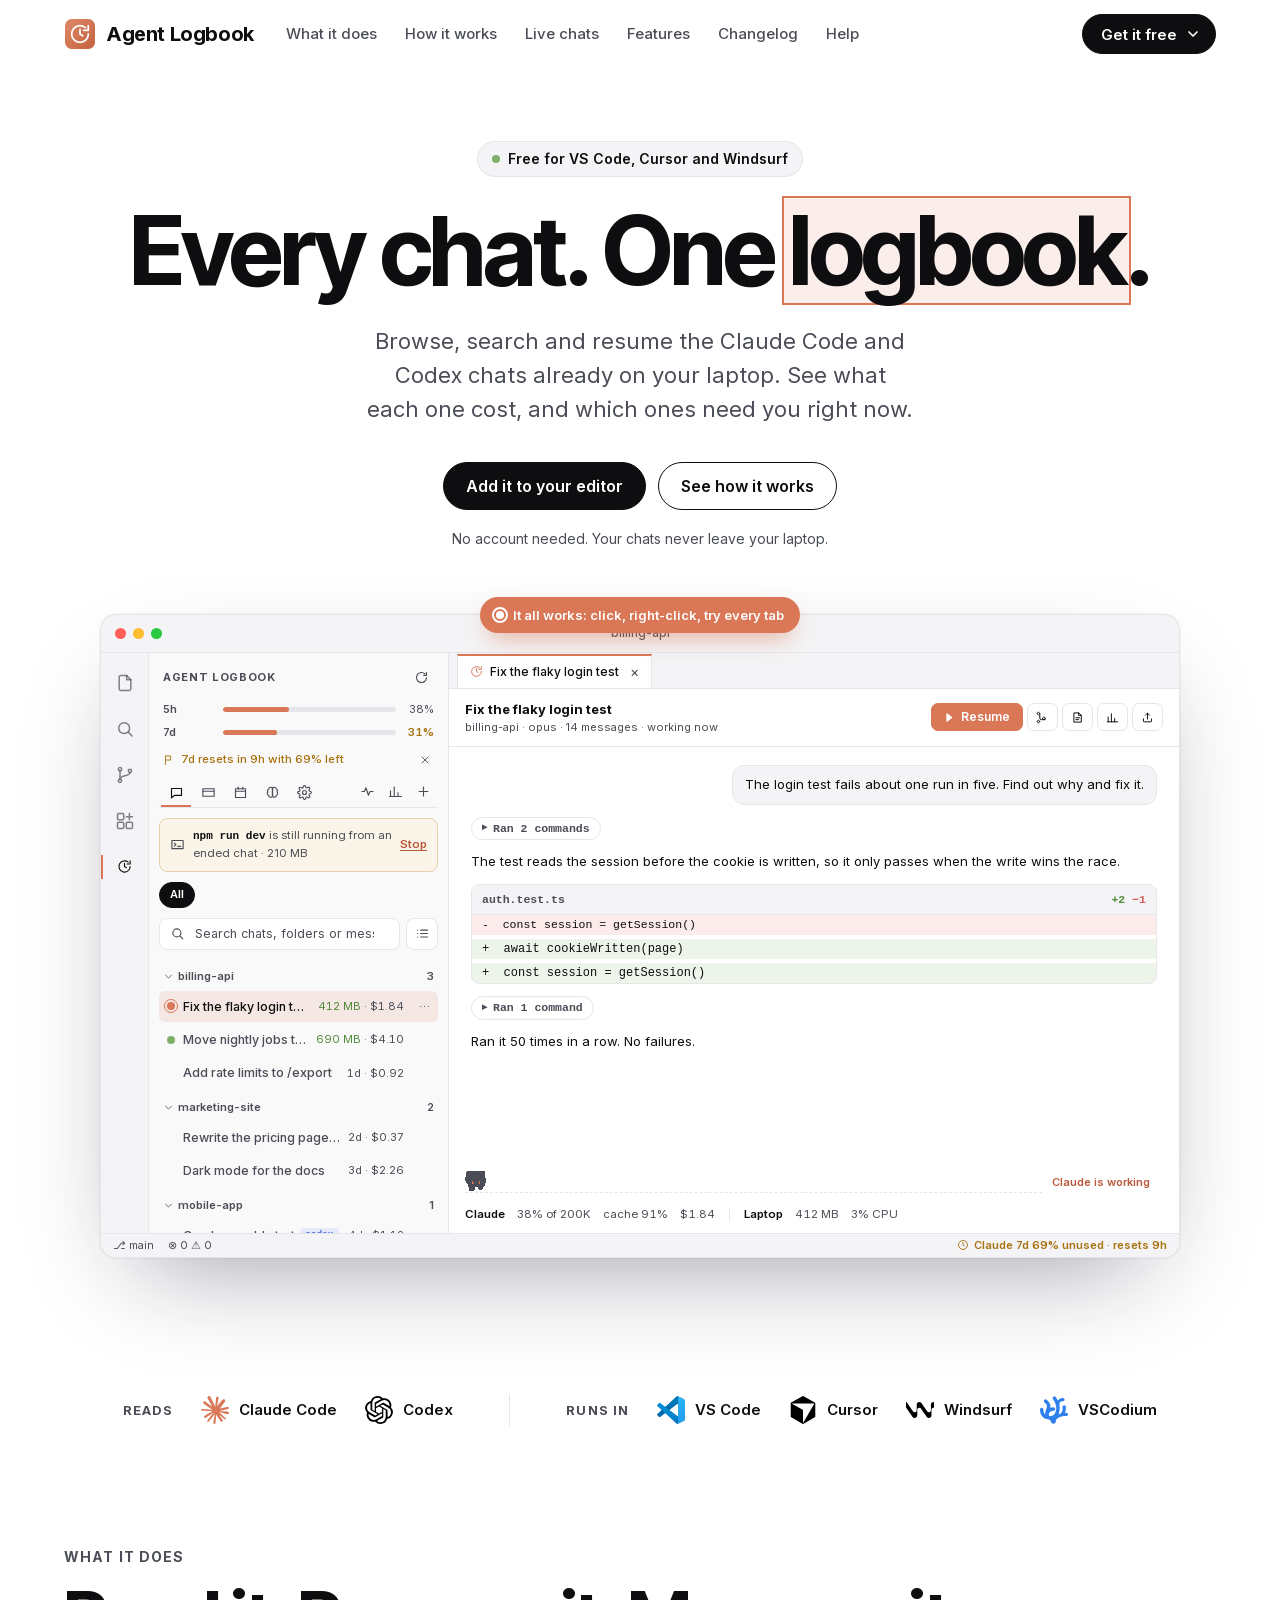
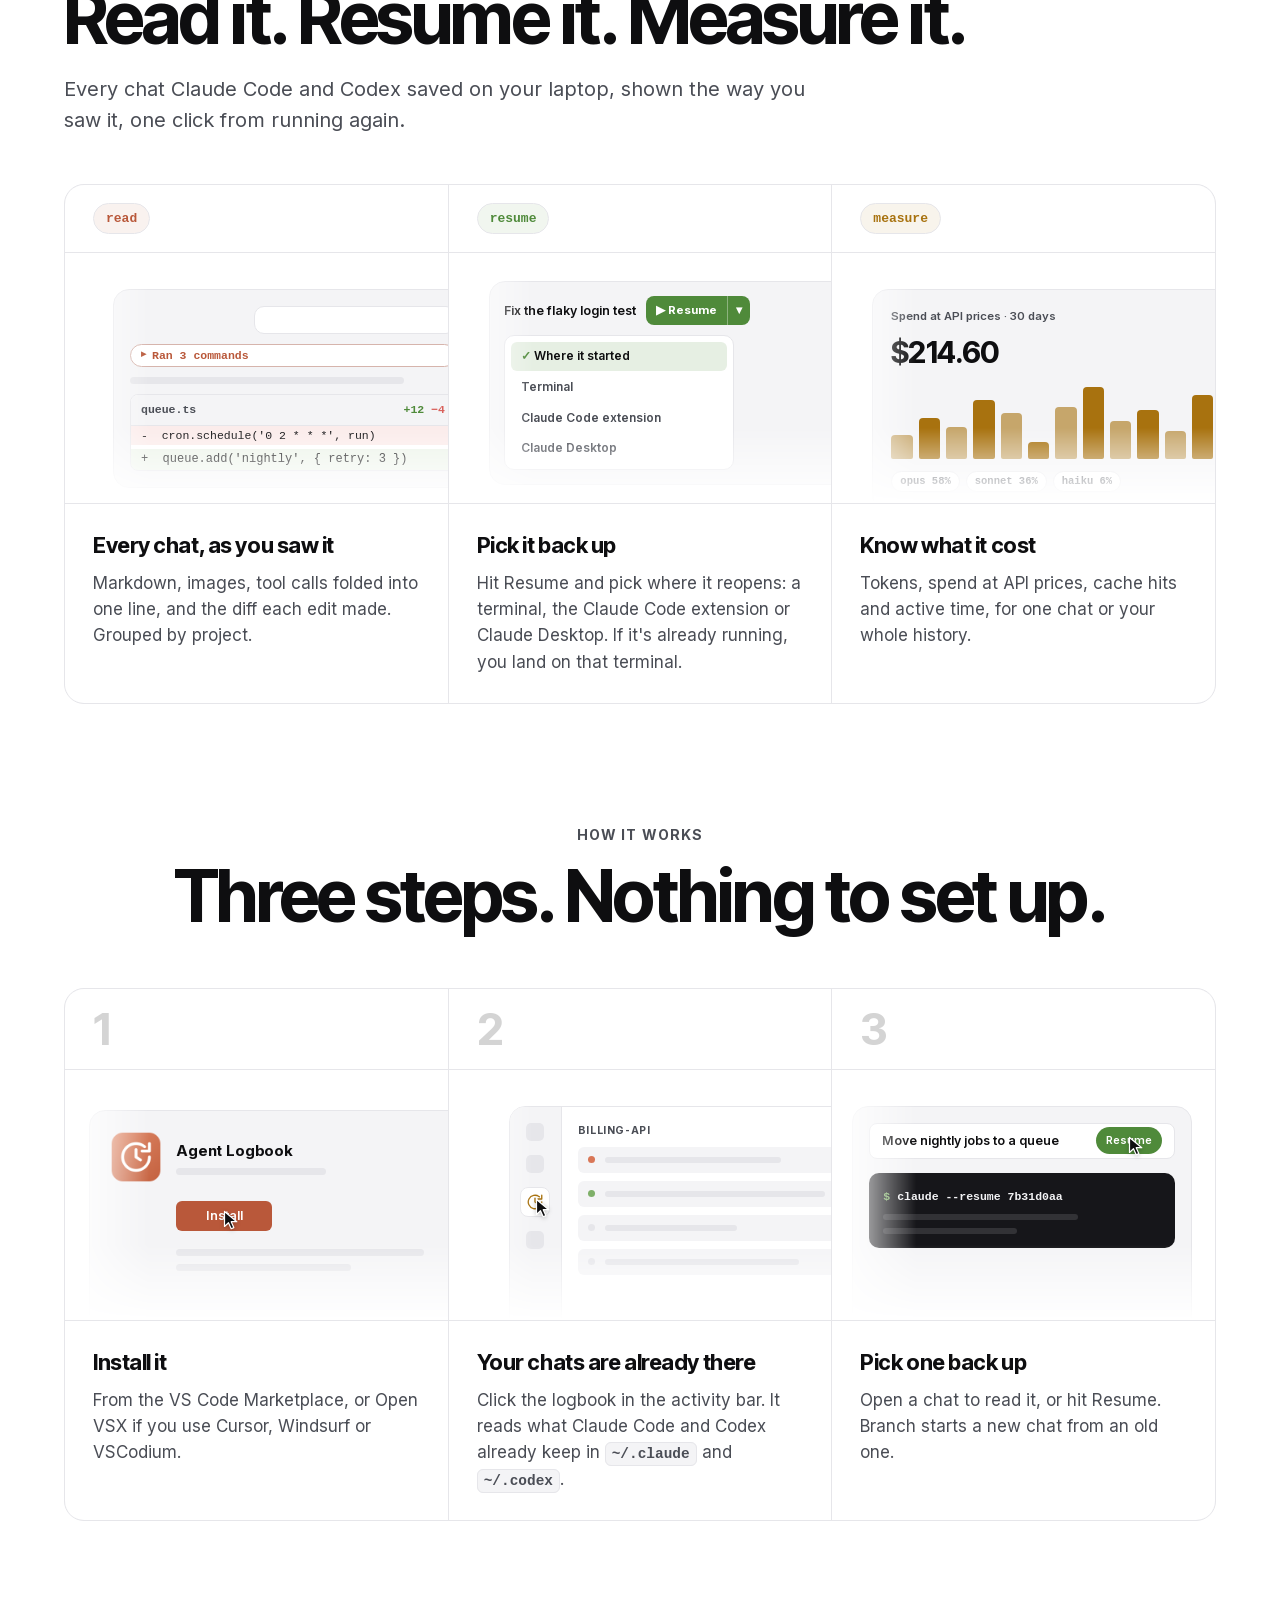
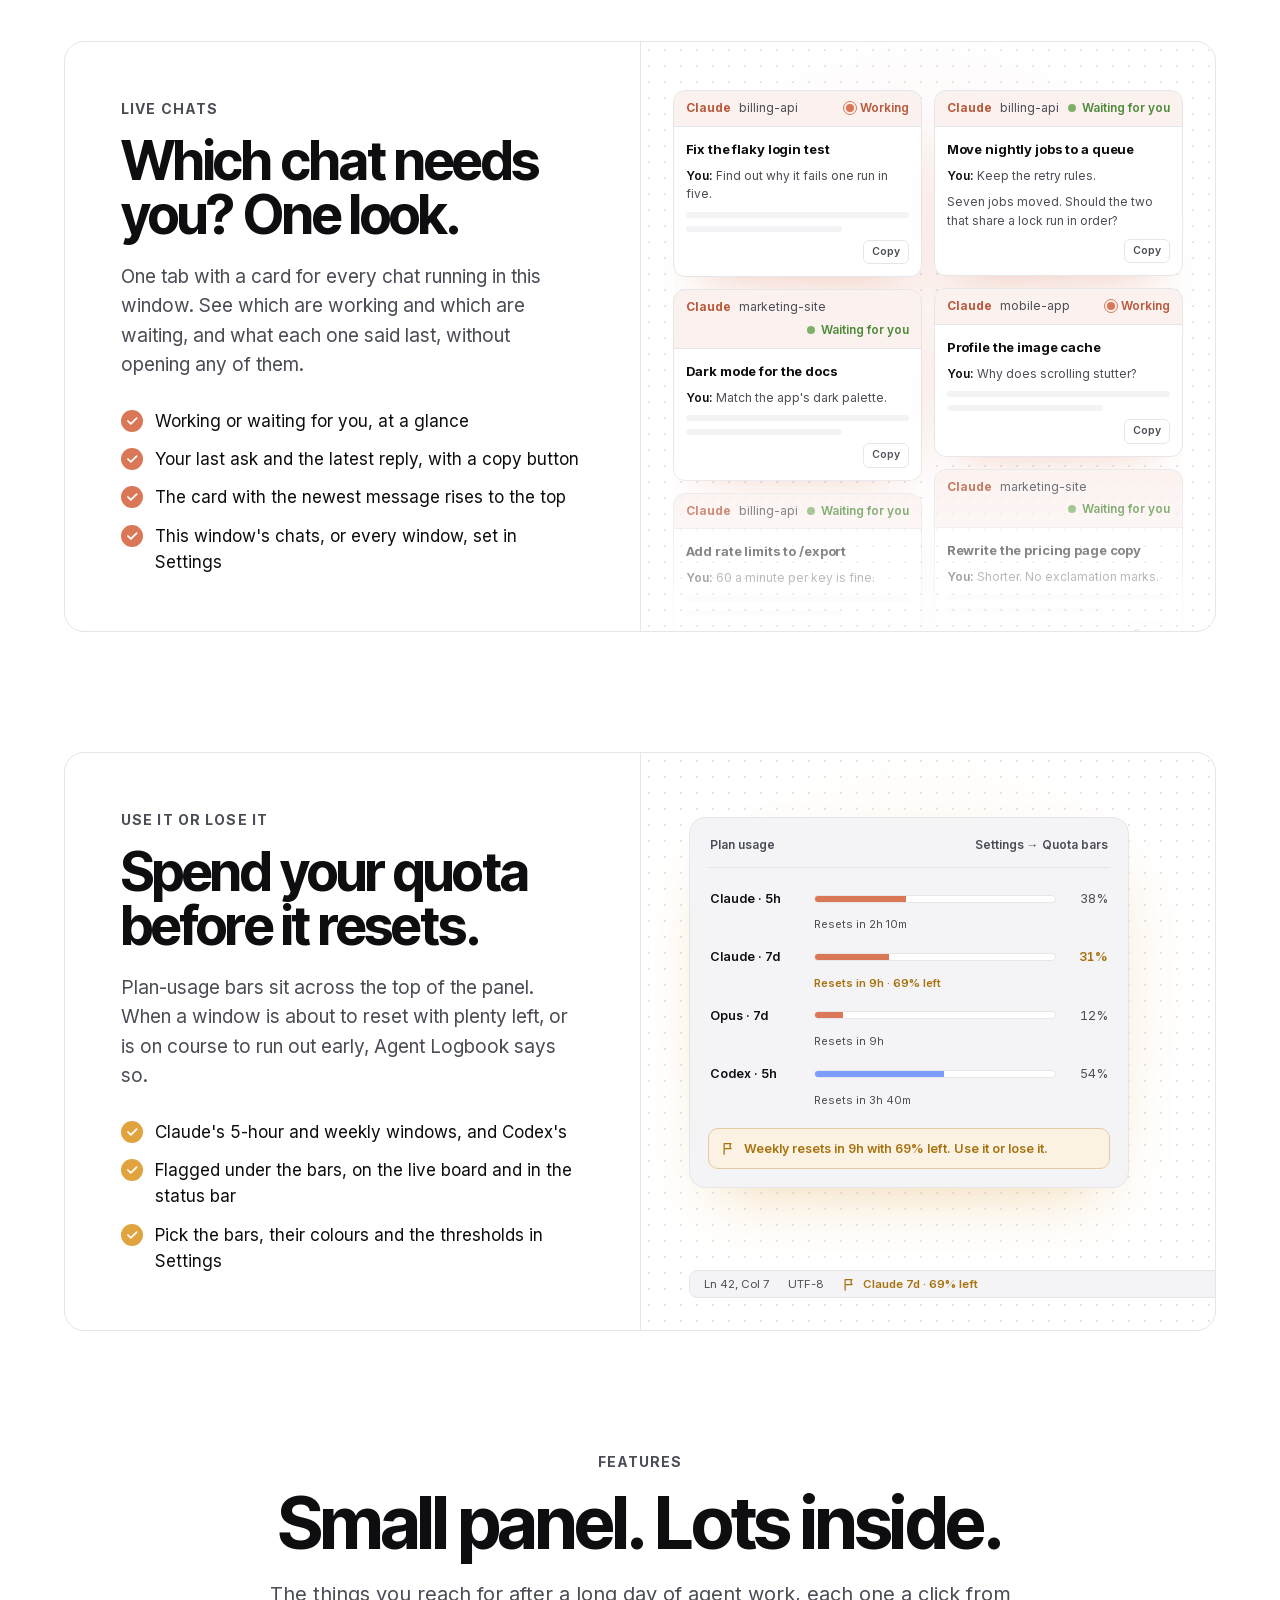
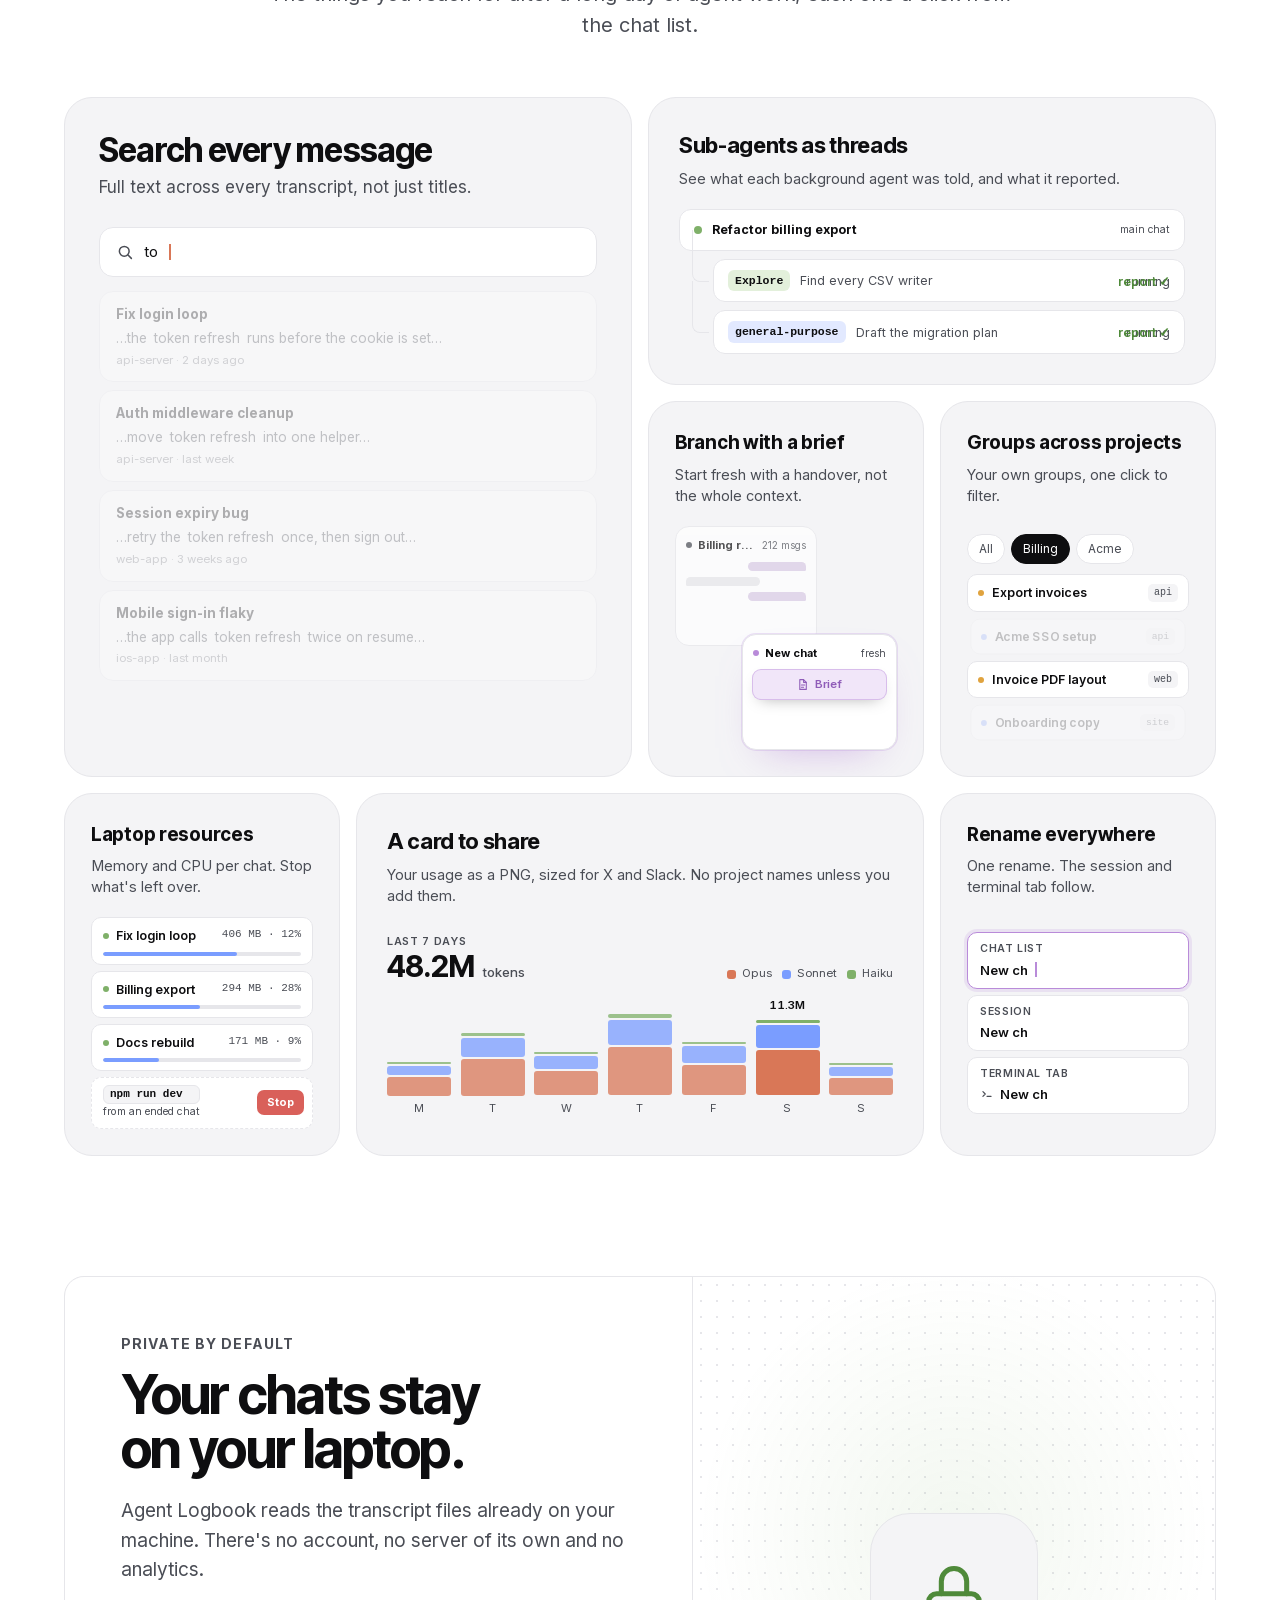
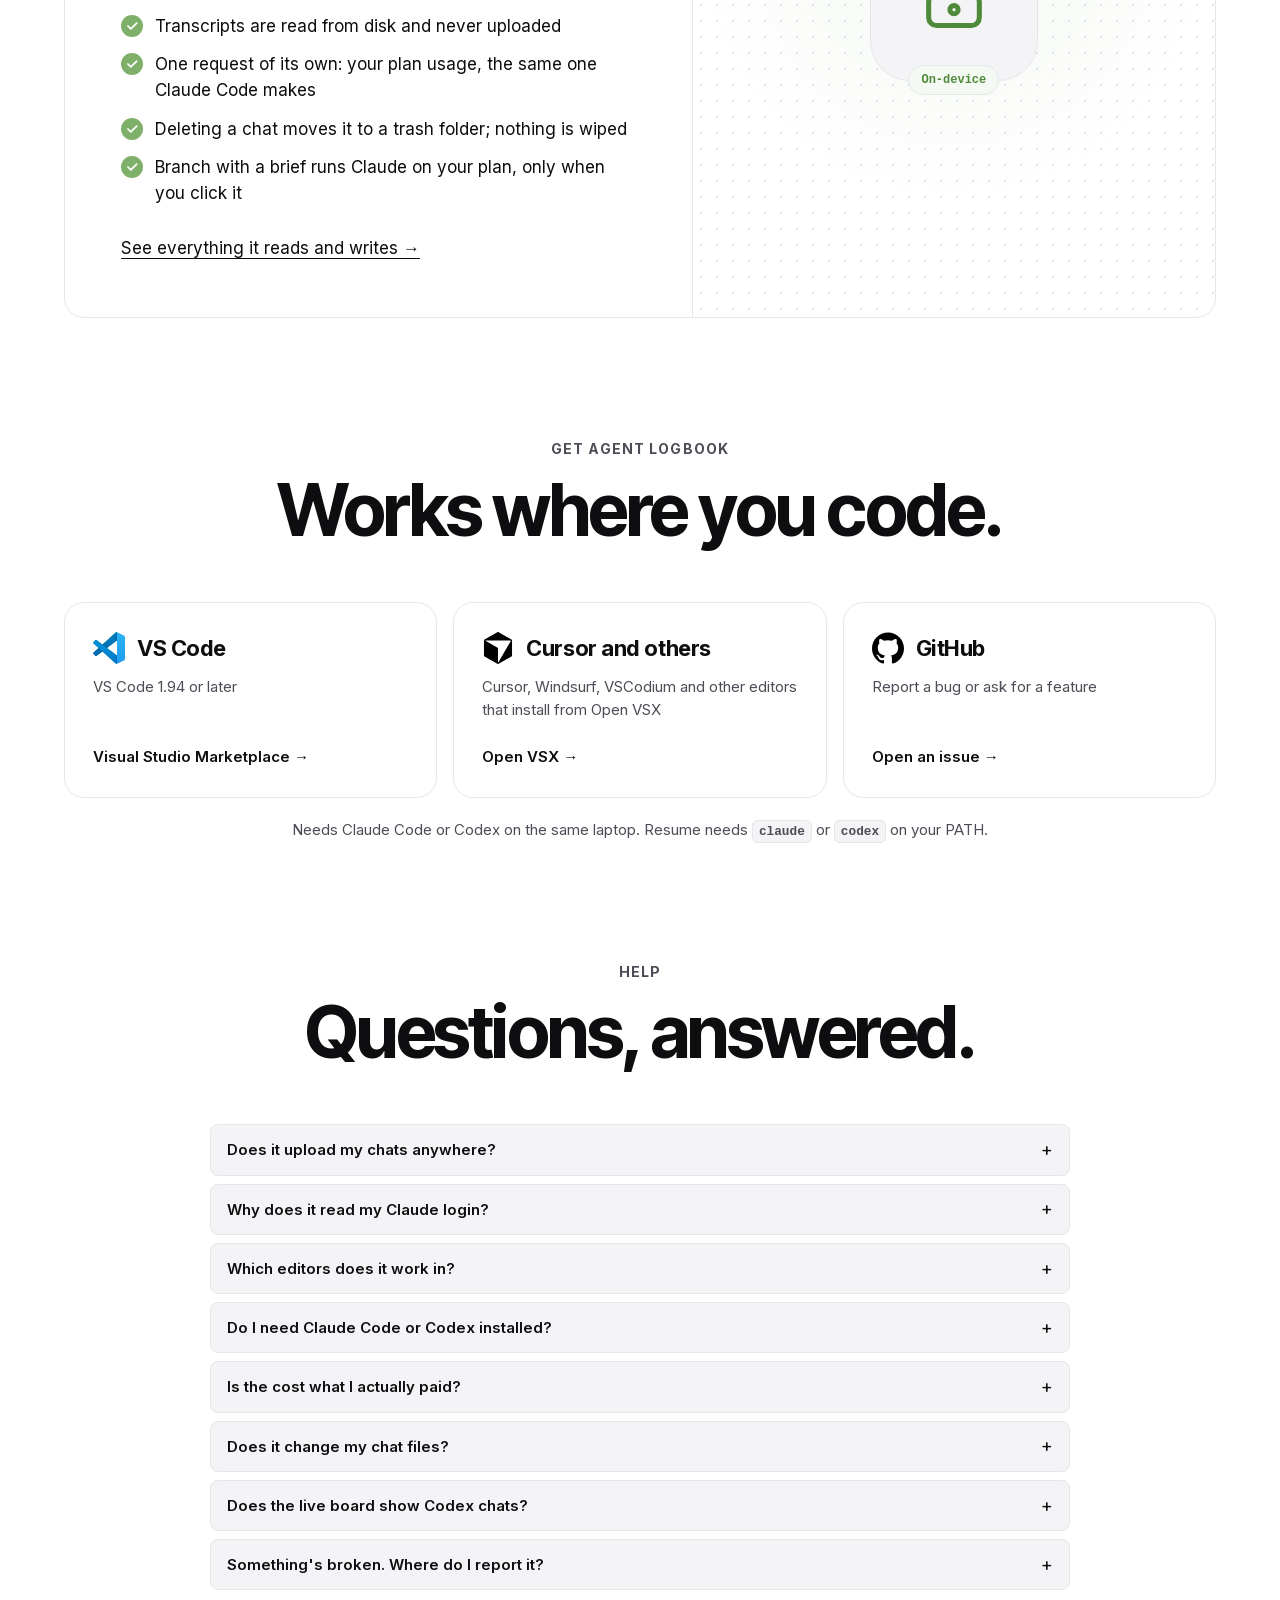
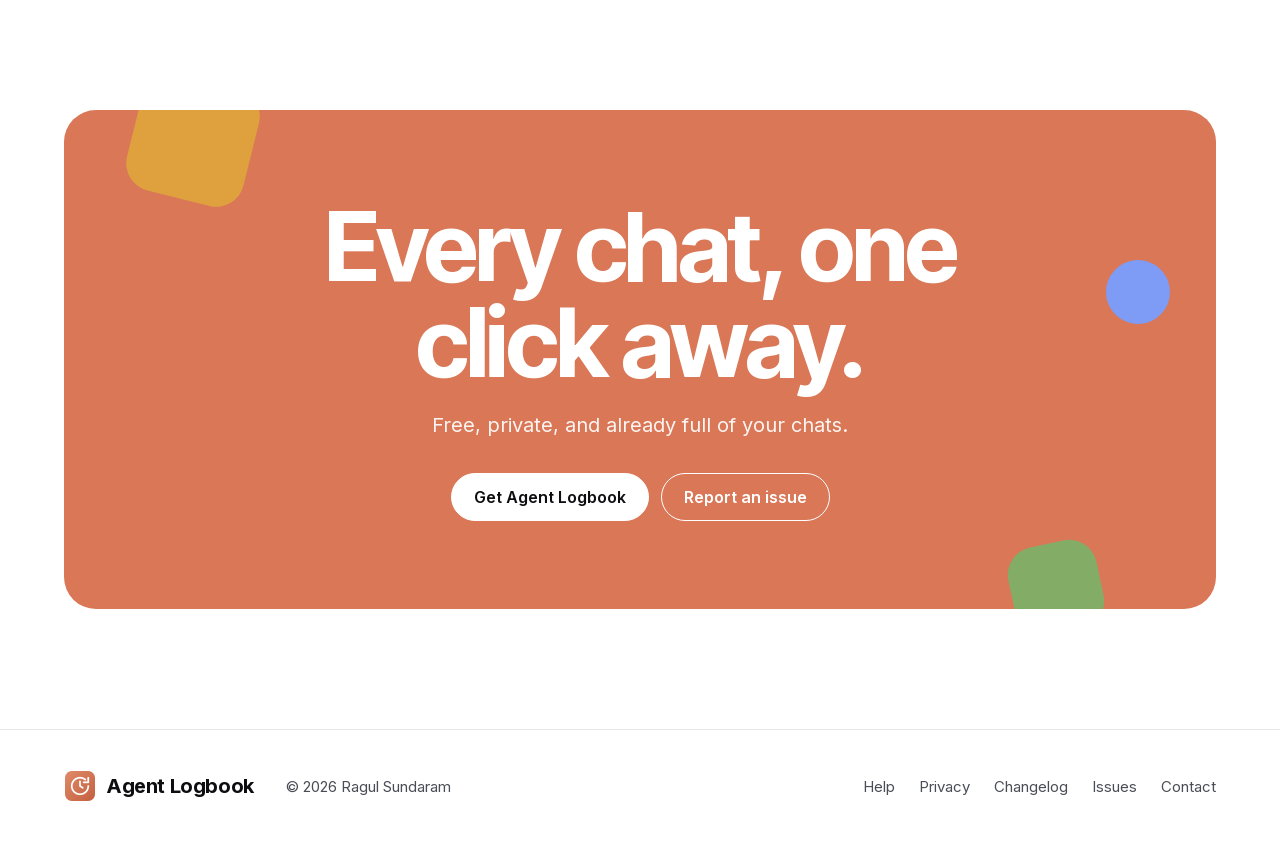
==== index.html @ 5d673ccb "Revamp features layout in index.html with a new bento design, enhancing visual organization and inte" ====
<!doctype html>
<html lang="en">
<head>
  <meta charset="utf-8">
  <meta name="viewport" content="width=device-width, initial-scale=1">
  <title>Agent Logbook: every Claude Code and Codex chat, in your editor</title>
  <meta name="description" content="Agent Logbook is a free VS Code and Cursor extension that lets you browse, search, resume and measure the Claude Code and Codex chats already on your laptop. Nothing is uploaded.">
  <meta property="og:title" content="Agent Logbook: every agent chat, in your editor">
  <meta property="og:description" content="Browse, search and resume your Claude Code and Codex chats. See what they cost and which ones need you. Free, and nothing leaves your laptop.">
  <meta property="og:image" content="https://ragulsundaram.github.io/agent-logbook-site/icon.png">
  <link rel="canonical" href="https://ragulsundaram.github.io/agent-logbook-site/">
  <link rel="icon" href="icon.png">
  <link rel="preload" href="fonts/inter-latin.woff2" as="font" type="font/woff2" crossorigin>
  <link rel="preload" href="fonts/inter-tight-latin.woff2" as="font" type="font/woff2" crossorigin>
  <link rel="stylesheet" href="site.css">
</head>
<body>

<header class="nav" id="nav">
  <div class="wrap">
    <a class="brand" href="./"><img src="icon.png" alt="">Agent Logbook</a>
    <nav class="nav-links" aria-label="Main">
      <a href="#what">What it does</a>
      <a href="#how">How it works</a>
      <a href="#live">Live chats</a>
      <a href="#features">Features</a>
      <a href="changelog">Changelog</a>
      <a href="#faq">Help</a>
    </nav>
    <div class="get-menu">
      <button class="btn solid sm" type="button" aria-haspopup="true" aria-expanded="false" aria-controls="get-menu-list">Get it free<svg class="chev" viewBox="0 0 24 24" aria-hidden="true"><path d="M6 9l6 6 6-6"/></svg></button>
      <div class="get-menu-list" id="get-menu-list" role="menu" hidden>
        <a role="menuitem" href="https://marketplace.visualstudio.com/items?itemName=ragulsundaram.agent-logbook" target="_blank" rel="noopener"><img src="images/logos/vscode.svg" alt="" width="24" height="24"><span><strong>VS Code</strong><small>Visual Studio Marketplace</small></span></a>
        <a role="menuitem" href="https://open-vsx.org/extension/ragulsundaram/agent-logbook" target="_blank" rel="noopener"><img class="mono" src="images/logos/cursor.svg" alt="" width="24" height="24"><span><strong>Cursor, Windsurf, VSCodium</strong><small>Open VSX</small></span></a>
      </div>
    </div>
  </div>
</header>

<main>
  <!-- Hero -->
  <div class="hero">
    <div class="wrap">
      <div class="eyebrow"><i></i>Free for VS Code, Cursor and Windsurf</div>
      <h1>Every chat. One <span class="hl">logbook</span>.</h1>
      <p class="lede">Browse, search and resume the Claude Code and Codex chats already on your laptop. See what each one cost, and which ones need you right now.</p>
      <div class="cta-row">
        <a class="btn solid" href="#get">Add it to your editor</a>
        <a class="btn" href="#how">See how it works</a>
      </div>
      <p class="platforms">No account needed. Your chats never leave your laptop.</p>

      <!-- The demo: rows are real buttons and the search box really filters. Chat names and numbers are made up. -->
      <div class="stage" role="group" aria-label="Interactive preview of the Agent Logbook panel">
        <div class="demo-badge" aria-hidden="true"><i class="pulse"></i><span class="on-hover">It all works: click, right-click, try every tab</span><span class="on-touch">It all works: tap around</span><span class="on-phone">Sit back: the cursor shows you around</span></div>
        <div class="ed">
          <div class="ed-top" aria-hidden="true">
            <div class="ed-dots"><i></i><i></i><i></i></div>
            <span class="ed-title">billing-api</span>
          </div>
          <div class="ed-body" id="demo">
            <div class="ed-act" aria-hidden="true">
              <span><svg viewBox="0 0 24 24"><path d="M14 3H7a2 2 0 0 0-2 2v14a2 2 0 0 0 2 2h10a2 2 0 0 0 2-2V8z"/><path d="M14 3v5h5"/></svg></span>
              <span><svg viewBox="0 0 24 24"><circle cx="11" cy="11" r="6.5"/><path d="M16 16l4.5 4.5"/></svg></span>
              <span><svg viewBox="0 0 24 24"><circle cx="6" cy="5" r="2"/><circle cx="6" cy="19" r="2"/><circle cx="18" cy="7" r="2"/><path d="M6 7v10M18 9c0 5-12 3-12 8"/></svg></span>
              <span><svg viewBox="0 0 24 24"><rect x="3" y="3" width="7.5" height="7.5" rx="1.5"/><rect x="13.5" y="13.5" width="7.5" height="7.5" rx="1.5"/><rect x="3" y="13.5" width="7.5" height="7.5" rx="1.5"/><path d="M17.25 3v7.5M13.5 6.75H21"/></svg></span>
              <span class="on"><svg viewBox="0 0 24 24"><path d="M21 12a9 9 0 1 1-3.2-6.9"/><path d="M21 3v5h-5"/><path d="M12 7v5l3 2"/></svg></span>
            </div>

            <aside class="lb" aria-label="Chat list">
              <div class="lb-head" aria-hidden="true"><span>Agent Logbook</span><svg viewBox="0 0 24 24"><path d="M20 11a8 8 0 1 0-2.3 5.7M20 4v7h-7"/></svg></div>
              <div class="q" aria-hidden="true">
                <div class="q-row"><b>5h</b><span class="q-bar"><i style="width:38%"></i></span><em>38%</em></div>
                <div class="q-row flag"><b>7d</b><span class="q-bar"><i style="width:31%"></i></span><em>31%</em></div>
              </div>
              <div class="q-nudge" aria-hidden="true"><svg viewBox="0 0 24 24"><path d="M5 21V4M5 4h11l-2 4 2 4H5"/></svg>7d resets in 9h with 69% left</div>
              <div class="lb-tabs" aria-hidden="true">
                <span class="on"><svg viewBox="0 0 24 24"><path d="M4 6h16M4 12h16M4 18h10"/></svg></span>
                <span><svg viewBox="0 0 24 24"><rect x="3" y="5" width="18" height="14" rx="2.5"/><path d="M7 15v-3M11 15V9M15 15v-5"/></svg></span>
                <span><svg viewBox="0 0 24 24"><path d="M5 4h11a3 3 0 0 1 3 3v13H8a3 3 0 0 1-3-3z"/><path d="M5 17a3 3 0 0 1 3-3h11"/></svg></span>
                <span><svg viewBox="0 0 24 24"><path d="M4 7h10M18 7h2M4 17h2M10 17h10"/><circle cx="16" cy="7" r="2"/><circle cx="8" cy="17" r="2"/></svg></span>
              </div>
              <label class="lb-search"><svg viewBox="0 0 24 24" aria-hidden="true"><circle cx="11" cy="11" r="6.4"/><path d="M15.8 15.8 20.5 20.5"/></svg><input id="demo-q" type="search" placeholder="Search chats, folders or messages…" aria-label="Search the demo chats" autocomplete="off"></label>
              <div class="lb-list" id="demo-list">
                <div class="lb-group" data-group="billing-api"><span>billing-api</span><span>3</span></div>
                <button type="button" class="lb-row on" data-id="flaky" data-group="billing-api"><i class="dot busy"></i><strong>Fix the flaky login test</strong><small>$1.84</small></button>
                <button type="button" class="lb-row" data-id="queue" data-group="billing-api"><i class="dot wait"></i><strong>Move nightly jobs to a queue</strong><small>$4.10</small></button>
                <button type="button" class="lb-row" data-id="limits" data-group="billing-api"><i class="dot"></i><strong>Add rate limits to /export</strong><small>$0.92</small></button>
                <div class="lb-group" data-group="marketing-site"><span>marketing-site</span><span>2</span></div>
                <button type="button" class="lb-row" data-id="pricing" data-group="marketing-site"><i class="dot"></i><strong>Rewrite the pricing page copy</strong><small>$0.37</small></button>
                <button type="button" class="lb-row" data-id="dark" data-group="marketing-site"><i class="dot"></i><strong>Dark mode for the docs</strong><small>$2.26</small></button>
                <div class="lb-group" data-group="mobile-app"><span>mobile-app</span><span>1</span></div>
                <button type="button" class="lb-row" data-id="crash" data-group="mobile-app"><i class="dot"></i><strong>Crash on cold start <span class="src">codex</span></strong><small>$1.12</small></button>
                <p class="lb-empty" id="demo-empty" hidden>No chats match.</p>
              </div>
            </aside>

            <div class="chat" aria-live="polite">
              <div class="chat-tabs"><div class="chat-tab"><img src="icon.png" alt=""><span id="demo-title">Fix the flaky login test</span><span class="x" aria-hidden="true">×</span></div></div>
              <div class="chat-body" id="demo-body">
                <p class="msg you">The login test fails about one run in five. Find out why and fix it.</p>
                <span class="tool">Ran 3 commands</span>
                <p class="msg">The test reads the session before the cookie is written, so it only passes when the write wins the race.</p>
                <div class="diff"><header><span>auth.test.ts</span><em><span class="p">+2</span> <span class="m">−1</span></em></header><div class="del">-  const session = getSession()</div><div class="add">+  await cookieWritten(page)</div><div class="add">+  const session = getSession()</div></div>
                <p class="msg">Ran it 50 times in a row. No failures.</p>
              </div>
              <div class="chat-foot" id="demo-foot"><b>Claude</b><span>38% of 200K</span><span>cache 91%</span><span>$1.84</span><i></i><b>Laptop</b><span>412 MB</span><span>3% CPU</span><span class="run"><i class="dot busy"></i>Working</span></div>
            </div>
          </div>
          <div class="ed-status" aria-hidden="true"><span>⎇ main</span><span>⊗ 0  ⚠ 0</span><span class="st-quota" hidden></span></div>
        </div>
        <div class="cursor you" aria-hidden="true"><svg viewBox="0 0 24 24"><path d="M3 2l18 8-8 2.5L10 21z"/></svg><span>You</span></div>
      </div>
    </div>
  </div>

  <!-- Works with: the agents it reads and the editors it runs in -->
  <div class="works">
    <div class="wrap works-row">
      <div class="works-group">
        <small>Reads</small>
        <ul>
          <li><img src="images/logos/claude.svg" alt="" width="28" height="28">Claude Code</li>
          <li><img class="mono" src="images/logos/openai.svg" alt="" width="28" height="28">Codex</li>
        </ul>
      </div>
      <span class="works-sep" aria-hidden="true"></span>
      <div class="works-group">
        <small>Runs in</small>
        <ul>
          <li><img src="images/logos/vscode.svg" alt="" width="28" height="28">VS Code</li>
          <li><img class="mono" src="images/logos/cursor.svg" alt="" width="28" height="28">Cursor</li>
          <li><img class="mono" src="images/logos/windsurf.svg" alt="" width="28" height="28">Windsurf</li>
          <li><img src="images/logos/vscodium.svg" alt="" width="28" height="28">VSCodium</li>
        </ul>
      </div>
    </div>
  </div>

  <!-- What it does -->
  <section id="what">
    <div class="wrap">
      <div class="sec-head">
        <div class="kicker">What it does</div>
        <h2>Read it. Resume it. Measure it.</h2>
        <p>Every chat Claude Code and Codex saved on your laptop, shown the way you saw it, one click from running again.</p>
      </div>
      <div class="modes">
        <article class="mode read">
          <div class="mode-top"><span class="tag">read</span></div>
          <div class="mode-art" aria-hidden="true">
            <div class="mr-chat">
              <span class="you"></span>
              <span class="tool">Ran 3 commands</span>
              <span class="ln" style="width:84%"></span>
              <div class="diff"><header><span>queue.ts</span><em><span class="p">+12</span> <span class="m">−4</span></em></header><div class="del">-  cron.schedule('0 2 * * *', run)</div><div class="add">+  queue.add('nightly', { retry: 3 })</div></div>
            </div>
          </div>
          <div class="mode-txt">
            <h3>Every chat, as you saw it</h3>
            <p>Markdown, images, tool calls folded into one line, and the diff each edit made. Grouped by project.</p>
          </div>
        </article>
        <article class="mode resume">
          <div class="mode-top"><span class="tag">resume</span></div>
          <div class="mode-art" aria-hidden="true">
            <div class="mt-card">
              <div class="mt-head">
                <strong>Fix the flaky login test</strong>
                <div class="mt-split"><span class="run">▶ Resume</span><span class="pick">▾</span></div>
              </div>
              <div class="mt-menu">
                <div class="on"><span>Where it started</span></div>
                <div><span>Terminal</span></div>
                <div><span>Claude Code extension</span></div>
                <div><span>Claude Desktop</span></div>
              </div>
            </div>
          </div>
          <div class="mode-txt">
            <h3>Pick it back up</h3>
            <p>Hit Resume and pick where it reopens: a terminal, the Claude Code extension or Claude Desktop. If it's already running, you land on that terminal.</p>
          </div>
        </article>
        <article class="mode measure">
          <div class="mode-top"><span class="tag">measure</span></div>
          <div class="mode-art" aria-hidden="true">
            <div class="mm-card">
              <small>Spend at API prices · 30 days</small>
              <strong>$214.60</strong>
              <div class="mm-bars"><b style="height:30%"></b><b style="height:52%"></b><b style="height:40%"></b><b style="height:74%"></b><b style="height:58%"></b><b style="height:22%"></b><b style="height:66%"></b><b style="height:90%"></b><b style="height:48%"></b><b style="height:62%"></b><b style="height:36%"></b><b style="height:80%"></b></div>
              <div class="mm-models"><span>opus 58%</span><span>sonnet 36%</span><span>haiku 6%</span></div>
            </div>
          </div>
          <div class="mode-txt">
            <h3>Know what it cost</h3>
            <p>Tokens, spend at API prices, cache hits and active time, for one chat or your whole history.</p>
          </div>
        </article>
      </div>
    </div>
  </section>

  <!-- How it works -->
  <section id="how">
    <div class="wrap">
      <div class="sec-head center">
        <div class="kicker">How it works</div>
        <h2>Three steps. Nothing to set up.</h2>
      </div>
      <div class="steps">
        <div class="step">
          <div class="n">1</div>
          <div class="step-art" aria-hidden="true"><div class="art-stage s1">
            <div class="s1-win">
              <div class="s1-head"><img src="icon.png" alt=""><div><strong>Agent Logbook</strong><span></span></div></div>
              <span class="s1-btn"><span class="go">Install</span><span class="done">Installed ✓</span></span>
              <div class="s1-lines"><i></i><i></i></div>
            </div>
            <svg class="mcur" viewBox="0 0 16 20"><path d="M1.5 1.5v15l4-3.8 2.7 6 2.6-1.1-2.6-5.9h5.6z"/></svg>
          </div></div>
          <div class="step-txt">
            <h3>Install it</h3>
            <p>From the VS Code Marketplace, or Open VSX if you use Cursor, Windsurf or VSCodium.</p>
          </div>
        </div>
        <div class="step">
          <div class="n">2</div>
          <div class="step-art" aria-hidden="true"><div class="art-stage s2">
            <div class="s2-win">
              <div class="s2-act"><i></i><i></i><span class="lb-ico"><svg viewBox="0 0 24 24"><path d="M21 12a9 9 0 1 1-3.2-6.9"/><path d="M21 3v5h-5"/><path d="M12 7v5l3 2"/></svg></span><i></i></div>
              <div class="s2-list"><small>billing-api</small><div><i></i><span></span></div><div><i></i><span></span></div><div><i></i><span></span></div><div><i></i><span></span></div></div>
            </div>
            <svg class="mcur" viewBox="0 0 16 20"><path d="M1.5 1.5v15l4-3.8 2.7 6 2.6-1.1-2.6-5.9h5.6z"/></svg>
          </div></div>
          <div class="step-txt">
            <h3>Your chats are already there</h3>
            <p>Click the logbook in the activity bar. It reads what Claude Code and Codex already keep in <code>~/.claude</code> and <code>~/.codex</code>.</p>
          </div>
        </div>
        <div class="step">
          <div class="n">3</div>
          <div class="step-art" aria-hidden="true"><div class="art-stage s3">
            <div class="s3-win">
              <div class="s3-row">Move nightly jobs to a queue<span>Resume</span></div>
              <div class="s3-term"><b>claude --resume 7b31d0aa</b><i></i><i></i></div>
            </div>
            <svg class="mcur" viewBox="0 0 16 20"><path d="M1.5 1.5v15l4-3.8 2.7 6 2.6-1.1-2.6-5.9h5.6z"/></svg>
          </div></div>
          <div class="step-txt">
            <h3>Pick one back up</h3>
            <p>Open a chat to read it, or hit Resume. Branch starts a new chat from an old one.</p>
          </div>
        </div>
      </div>
    </div>
  </section>

  <!-- Live chats board -->
  <section id="live">
    <div class="wrap">
      <div class="panel" id="board-panel">
        <div>
          <div class="kicker">Live chats</div>
          <h2>Which chat needs you? One look.</h2>
          <p class="lede">One tab with a card for every chat running in this window. See which are working and which are waiting, and what each one said last, without opening any of them.</p>
          <ul class="ticks">
            <li>Working or waiting for you, at a glance</li>
            <li>Your last ask and the latest reply, with a copy button</li>
            <li>The card with the newest message rises to the top</li>
            <li>This window's chats, or every window, set in Settings</li>
          </ul>
        </div>
        <div class="panel-art" aria-hidden="true">
          <div class="board" id="board">
            <div class="board-col">
              <div class="bc busy"><div class="bc-top"><b>Claude</b><span>billing-api</span><em><i class="dot busy"></i>Working</em></div><div class="bc-body"><strong>Fix the flaky login test</strong><p><b>You:</b> Find out why it fails one run in five.</p><i></i><i></i><span class="bc-copy">Copy</span></div></div>
              <div class="bc"><div class="bc-top"><b>Claude</b><span>marketing-site</span><em><i class="dot wait"></i>Waiting for you</em></div><div class="bc-body"><strong>Dark mode for the docs</strong><p><b>You:</b> Match the app's dark palette.</p><i></i><i></i><span class="bc-copy">Copy</span></div></div>
              <div class="bc"><div class="bc-top"><b>Claude</b><span>billing-api</span><em><i class="dot wait"></i>Waiting for you</em></div><div class="bc-body"><strong>Add rate limits to /export</strong><p><b>You:</b> 60 a minute per key is fine.</p><i></i><i></i><span class="bc-copy">Copy</span></div></div>
            </div>
            <div class="board-col">
              <div class="bc"><div class="bc-top"><b>Claude</b><span>billing-api</span><em><i class="dot wait"></i>Waiting for you</em></div><div class="bc-body"><strong>Move nightly jobs to a queue</strong><p><b>You:</b> Keep the retry rules.</p><p>Seven jobs moved. Should the two that share a lock run in order?</p><span class="bc-copy">Copy</span></div></div>
              <div class="bc busy"><div class="bc-top"><b>Claude</b><span>mobile-app</span><em><i class="dot busy"></i>Working</em></div><div class="bc-body"><strong>Profile the image cache</strong><p><b>You:</b> Why does scrolling stutter?</p><i></i><i></i><span class="bc-copy">Copy</span></div></div>
              <div class="bc"><div class="bc-top"><b>Claude</b><span>marketing-site</span><em><i class="dot wait"></i>Waiting for you</em></div><div class="bc-body"><strong>Rewrite the pricing page copy</strong><p><b>You:</b> Shorter. No exclamation marks.</p><i></i><i></i><span class="bc-copy">Copy</span></div></div>
            </div>
          </div>
        </div>
      </div>
    </div>
  </section>

  <!-- Use it or lose it -->
  <section id="quota">
    <div class="wrap">
      <div class="panel amber" id="quota-panel">
        <div>
          <div class="kicker">Use it or lose it</div>
          <h2>Spend your quota before it resets.</h2>
          <p class="lede">Plan-usage bars sit across the top of the panel. When a window is about to reset with plenty left, or is on course to run out early, Agent Logbook says so.</p>
          <ul class="ticks">
            <li>Claude's 5-hour and weekly windows, and Codex's</li>
            <li>Flagged under the bars, on the live board and in the status bar</li>
            <li>Pick the bars, their colours and the thresholds in Settings</li>
          </ul>
        </div>
        <div class="panel-art" aria-hidden="true">
          <div class="quota">
            <header><span>Plan usage</span><span>Settings → Quota bars</span></header>
            <div class="qr"><span>Claude · 5h</span><span class="bar"><b style="width:38%"></b></span><em>38%</em><small>Resets in 2h 10m</small></div>
            <div class="qr flag"><span>Claude · 7d</span><span class="bar"><b style="width:31%"></b></span><em>31%</em><small>Resets in 9h · 69% left</small></div>
            <div class="qr"><span>Opus · 7d</span><span class="bar"><b style="width:12%"></b></span><em>12%</em><small>Resets in 9h</small></div>
            <div class="qr codex"><span>Codex · 5h</span><span class="bar"><b style="width:54%"></b></span><em>54%</em><small>Resets in 3h 40m</small></div>
            <div class="q-flag"><svg viewBox="0 0 24 24"><path d="M5 21V4M5 4h11l-2 4 2 4H5"/></svg>Weekly resets in 9h with 69% left. Use it or lose it.</div>
          </div>
          <div class="q-status"><span>Ln 42, Col 7</span><span>UTF-8</span><b><svg viewBox="0 0 24 24"><path d="M5 21V4M5 4h11l-2 4 2 4H5"/></svg>Claude 7d · 69% left</b></div>
        </div>
      </div>
    </div>
  </section>

  <!-- Features -->
  <section id="features">
    <div class="wrap">
      <div class="sec-head center">
        <div class="kicker">Features</div>
        <h2>Small panel. Lots inside.</h2>
        <p>The things you reach for after a long day of agent work, each one a click from the chat list.</p>
      </div>
      <div class="feats bento">
        <article class="feat big" data-viz="search">
          <h3>Search every message</h3>
          <p>Full text across every transcript, not just titles.</p>
          <div class="viz viz-search" aria-hidden="true">
            <div class="vs-field"><svg viewBox="0 0 24 24"><circle cx="11" cy="11" r="6.5"/><path d="M16 16l4.5 4.5"/></svg><span class="vs-q"></span><i class="caret"></i><small class="vs-count">3 chats · 7 matches</small></div>
            <div class="vs-hit"><b>Fix login loop</b><span>…the <mark>token refresh</mark> runs before the cookie is set…</span><small>api-server · 2 days ago</small></div>
            <div class="vs-hit"><b>Auth middleware cleanup</b><span>…move <mark>token refresh</mark> into one helper…</span><small>api-server · last week</small></div>
            <div class="vs-hit"><b>Session expiry bug</b><span>…retry the <mark>token refresh</mark> once, then sign out…</span><small>web-app · 3 weeks ago</small></div>
            <div class="vs-hit"><b>Mobile sign-in flaky</b><span>…the app calls <mark>token refresh</mark> twice on resume…</span><small>ios-app · last month</small></div>
          </div>
        </article>
        <article class="feat wide">
          <h3>Sub-agents as threads</h3>
          <p>See what each background agent was told, and what it reported.</p>
          <div class="viz viz-agents" aria-hidden="true">
            <div class="ag-parent"><span class="ag-dot"></span><b>Refactor billing export</b><small>main chat</small></div>
            <div class="ag-kid k1"><b>Explore</b><span>Find every CSV writer</span><i class="ag-st"><span class="run">running</span><span class="ok">report ✓</span></i></div>
            <div class="ag-kid k2"><b>general-purpose</b><span>Draft the migration plan</span><i class="ag-st"><span class="run">running</span><span class="ok">report ✓</span></i></div>
          </div>
        </article>
        <article class="feat">
          <h3>Branch with a brief</h3>
          <p>Start fresh with a handover, not the whole context.</p>
          <div class="viz viz-branch" aria-hidden="true">
            <div class="br-win br-old">
              <div class="br-top"><span class="br-dot"></span><b>Billing refactor</b><small>212 msgs</small></div>
              <i class="u"></i><i></i><i class="u"></i>
              <span class="br-src"></span>
            </div>
            <svg class="br-link" viewBox="0 0 100 60" preserveAspectRatio="none"><path pathLength="1" d="M8 2 C8 40, 40 52, 92 52"/></svg>
            <div class="br-win br-new">
              <div class="br-top"><span class="br-dot"></span><b>New chat</b><small>fresh</small></div>
              <span class="br-slot"><span class="br-brief"><svg viewBox="0 0 24 24"><path d="M7 3h7l5 5v13H7z"/><path d="M14 3v5h5M10 13h6M10 17h4"/></svg>Brief</span></span>
              <span class="br-typing"><i></i><i></i><i></i></span>
            </div>
          </div>
        </article>
        <article class="feat" data-viz="groups">
          <h3>Groups across projects</h3>
          <p>Your own groups, one click to filter.</p>
          <div class="viz viz-groups" aria-hidden="true">
            <div class="gr-chips"><span data-g="all" class="on">All</span><span data-g="billing">Billing</span><span data-g="acme">Acme</span></div>
            <div class="gr-list">
              <div class="gr-row" data-g="billing"><i></i><b>Export invoices</b><small>api</small></div>
              <div class="gr-row" data-g="acme"><i></i><b>Acme SSO setup</b><small>api</small></div>
              <div class="gr-row" data-g="billing"><i></i><b>Invoice PDF layout</b><small>web</small></div>
              <div class="gr-row" data-g="acme"><i></i><b>Onboarding copy</b><small>site</small></div>
            </div>
          </div>
        </article>
        <article class="feat" data-viz="res">
          <h3>Laptop resources</h3>
          <p>Memory and CPU per chat. Stop what's left over.</p>
          <div class="viz viz-res" aria-hidden="true">
            <div class="rs-row"><span class="rs-name"><i class="live"></i>Fix login loop</span><span class="rs-num" data-mb="412" data-cpu="12"></span><span class="rs-bar"><i></i></span></div>
            <div class="rs-row"><span class="rs-name"><i class="live"></i>Billing export</span><span class="rs-num" data-mb="286" data-cpu="31"></span><span class="rs-bar"><i></i></span></div>
            <div class="rs-row"><span class="rs-name"><i class="live"></i>Docs rebuild</span><span class="rs-num" data-mb="174" data-cpu="6"></span><span class="rs-bar"><i></i></span></div>
            <div class="rs-left"><span><code>npm run dev</code><small>from an ended chat</small></span><b>Stop</b></div>
          </div>
        </article>
        <article class="feat wide">
          <h3>A card to share</h3>
          <p>Your usage as a PNG, sized for X and Slack. No project names unless you add them.</p>
          <div class="viz viz-share" aria-hidden="true">
            <div class="sh-head">
              <div><small>Last 7 days</small><b>48.2M <span>tokens</span></b></div>
              <ul class="sh-legend"><li class="op">Opus</li><li class="sn">Sonnet</li><li class="hk">Haiku</li></ul>
            </div>
            <div class="sh-chart">
              <div class="sh-col"><div class="sh-bar" style="--h:36%"><i class="hk" style="flex:0.2"></i><i class="sn" style="flex:1.3"></i><i class="op" style="flex:2.6"></i></div><small>M</small></div>
              <div class="sh-col"><div class="sh-bar" style="--h:67%"><i class="hk" style="flex:0.4"></i><i class="sn" style="flex:2.4"></i><i class="op" style="flex:4.8"></i></div><small>T</small></div>
              <div class="sh-col"><div class="sh-bar" style="--h:46%"><i class="hk" style="flex:0.2"></i><i class="sn" style="flex:1.8"></i><i class="op" style="flex:3.2"></i></div><small>W</small></div>
              <div class="sh-col"><div class="sh-bar" style="--h:87%"><i class="hk" style="flex:0.5"></i><i class="sn" style="flex:3.2"></i><i class="op" style="flex:6.1"></i></div><small>T</small></div>
              <div class="sh-col"><div class="sh-bar" style="--h:57%"><i class="hk" style="flex:0.3"></i><i class="sn" style="flex:2.1"></i><i class="op" style="flex:4.0"></i></div><small>F</small></div>
              <div class="sh-col peak"><em>11.3M</em><div class="sh-bar" style="--h:100%"><i class="hk" style="flex:0.5"></i><i class="sn" style="flex:3.7"></i><i class="op" style="flex:7.1"></i></div><small>S</small></div>
              <div class="sh-col"><div class="sh-bar" style="--h:34%"><i class="hk" style="flex:0.2"></i><i class="sn" style="flex:1.2"></i><i class="op" style="flex:2.4"></i></div><small>S</small></div>
            </div>
          </div>
        </article>
        <article class="feat" data-viz="rename">
          <h3>Rename everywhere</h3>
          <p>One rename. The session and terminal tab follow.</p>
          <div class="viz viz-rename" aria-hidden="true">
            <div class="rn-row edit"><small>Chat list</small><span><b class="rn-name">New chat</b><i class="caret"></i></span></div>
            <div class="rn-row"><small>Session</small><span><b class="rn-name">New chat</b></span></div>
            <div class="rn-row"><small>Terminal tab</small><span><svg viewBox="0 0 24 24"><path d="M5 8l4 4-4 4M12 16h7"/></svg><b class="rn-name">New chat</b></span></div>
          </div>
        </article>
      </div>
    </div>
  </section>

  <!-- Privacy -->
  <section class="privacy-band" id="privacy">
    <div class="wrap">
      <div class="panel sage">
        <div>
          <div class="kicker">Private by default</div>
          <h2>Your chats stay on your laptop.</h2>
          <p class="lede">Agent Logbook reads the transcript files already on your machine. There's no account, no server of its own and no analytics.</p>
          <ul class="ticks">
            <li>Transcripts are read from disk and never uploaded</li>
            <li>One request of its own: your plan usage, the same one Claude Code makes</li>
            <li>Deleting a chat moves it to a trash folder; nothing is wiped</li>
            <li>Branch with a brief runs Claude on your plan, only when you click it</li>
          </ul>
          <p class="more"><a href="privacy">See everything it reads and writes →</a></p>
        </div>
        <div class="panel-art" aria-hidden="true">
          <div class="lock">
            <i></i><i></i><i></i>
            <svg viewBox="0 0 24 24"><rect x="4" y="11" width="16" height="10" rx="2.5"/><path d="M8 11V7a4 4 0 0 1 8 0v4"/><circle cx="12" cy="16" r="1.3"/></svg>
            <em>On-device</em>
          </div>
        </div>
      </div>
    </div>
  </section>

  <!-- Get it -->
  <section id="get">
    <div class="wrap">
      <div class="sec-head center">
        <div class="kicker">Get Agent Logbook</div>
        <h2>Works where you code.</h2>
      </div>
      <div class="stores">
        <a href="https://marketplace.visualstudio.com/items?itemName=ragulsundaram.agent-logbook" target="_blank" rel="noopener">
          <span class="head"><img class="ico" src="images/logos/vscode.svg" alt="" width="32" height="32"><strong>VS Code</strong></span>
          <span>VS Code 1.94 or later</span>
          <span class="go">Visual Studio Marketplace →</span>
        </a>
        <a href="https://open-vsx.org/extension/ragulsundaram/agent-logbook" target="_blank" rel="noopener">
          <span class="head"><img class="ico mono" src="images/logos/cursor.svg" alt="" width="32" height="32"><strong>Cursor and others</strong></span>
          <span>Cursor, Windsurf, VSCodium and other editors that install from Open VSX</span>
          <span class="go">Open VSX →</span>
        </a>
        <a href="https://github.com/Ragulsundaram/agent-logbook/issues" target="_blank" rel="noopener">
          <span class="head"><img class="ico mono" src="images/logos/github.svg" alt="" width="32" height="32"><strong>GitHub</strong></span>
          <span>Report a bug or ask for a feature</span>
          <span class="go">Open an issue →</span>
        </a>
      </div>
      <p class="requires-line">Needs Claude Code or Codex on the same laptop. Resume needs <code>claude</code> or <code>codex</code> on your PATH.</p>
    </div>
  </section>

  <!-- FAQ -->
  <section id="faq">
    <div class="wrap">
      <div class="sec-head center">
        <div class="kicker">Help</div>
        <h2>Questions, answered.</h2>
      </div>
      <div class="faq faq-list">
        <details>
          <summary>Does it upload my chats anywhere?</summary>
          <div class="answer"><p>No. It reads the transcript files on your laptop and keeps its own cache next to them in <code>~/.claude</code>. There's no account, no server of its own and no analytics. The only request it makes by itself is for your plan usage, explained below.</p></div>
        </details>
        <details>
          <summary>Why does it read my Claude login?</summary>
          <div class="answer"><p>To draw the quota bars. It asks Anthropic for your current plan usage with the same request Claude Code makes, using the token Claude Code already stored: the macOS Keychain, or <code>~/.claude/.credentials.json</code> on Linux and Windows. The token is never saved or sent anywhere else.</p></div>
        </details>
        <details>
          <summary>Which editors does it work in?</summary>
          <div class="answer"><p>VS Code 1.94 or later, and editors built on it: Cursor, Windsurf, VSCodium and the rest. Install from the Visual Studio Marketplace in VS Code, or from Open VSX in the others.</p></div>
        </details>
        <details>
          <summary>Do I need Claude Code or Codex installed?</summary>
          <div class="answer"><p>It shows the chats they've already saved, so you need at least one of them. Resuming a chat needs <code>claude</code> (or <code>codex</code>) on your PATH.</p></div>
        </details>
        <details>
          <summary>Is the cost what I actually paid?</summary>
          <div class="answer"><p>No. It's what the same tokens would cost at API list prices. On a Pro or Max plan you pay the plan price, so the number shows how much use you get out of it.</p></div>
        </details>
        <details>
          <summary>Does it change my chat files?</summary>
          <div class="answer"><p>Only in two ways, both on purpose. Renaming a Claude chat adds a title line to its transcript, which is how Claude Code reads the new name. Deleting a chat moves the file to <code>~/.claude/trashed-sessions</code> instead of wiping it. Everything else it writes is its own cache and settings. <a href="privacy">The full list is here.</a></p></div>
        </details>
        <details>
          <summary>Does the live board show Codex chats?</summary>
          <div class="answer"><p>Not yet. Codex chats are listed, read, searched and resumed alongside Claude's, but live status (the dots and the board) covers Claude chats for now.</p></div>
        </details>
        <details>
          <summary>Something's broken. Where do I report it?</summary>
          <div class="answer"><p>Open an issue on <a href="https://github.com/Ragulsundaram/agent-logbook/issues" target="_blank" rel="noopener">GitHub</a>, or email <a href="mailto:ragulsundaram15@gmail.com">ragulsundaram15@gmail.com</a>. Your editor name and version help.</p></div>
        </details>
      </div>
    </div>
  </section>

  <!-- Closer -->
  <div class="closer">
    <div class="wrap">
      <div class="box">
        <span class="blob a"></span><span class="blob b"></span><span class="blob c"></span>
        <h2>Every chat, one click away.</h2>
        <p>Free, private, and already full of your chats.</p>
        <div class="cta-row">
          <a class="btn solid" href="#get">Get Agent Logbook</a>
          <a class="btn" href="https://github.com/Ragulsundaram/agent-logbook/issues" target="_blank" rel="noopener">Report an issue</a>
        </div>
      </div>
    </div>
  </div>
</main>

<footer class="site">
  <div class="wrap">
    <a class="brand" href="./"><img src="icon.png" alt="">Agent Logbook</a>
    <span>© 2026 Ragul Sundaram</span>
    <nav aria-label="Footer">
      <a href="#faq">Help</a>
      <a href="privacy">Privacy</a>
      <a href="changelog">Changelog</a>
      <a href="https://github.com/Ragulsundaram/agent-logbook/issues" target="_blank" rel="noopener">Issues</a>
      <a href="mailto:ragulsundaram15@gmail.com">Contact</a>
    </nav>
  </div>
</footer>

<script>
  const reduced = matchMedia('(prefers-reduced-motion: reduce)').matches;

  // Sticky nav border once the page scrolls.
  const nav = document.getElementById('nav');
  const onScroll = () => nav.classList.toggle('scrolled', window.scrollY > 8);
  window.addEventListener('scroll', onScroll, { passive: true });
  onScroll();

  // Live board: every few seconds a chat gets a new message and its card rises to the top of its column.
  const board = document.getElementById('board');
  if (!reduced) {
    const cols = [...board.querySelectorAll('.board-col')];
    const setState = (card, busy) => {
      card.classList.toggle('busy', busy);
      card.querySelector('.bc-top em').innerHTML = busy ? '<i class="dot busy"></i>Working' : '<i class="dot wait"></i>Waiting for you';
    };
    let turn = 0, timer = null;
    const tick = () => {
      const visibleCols = cols.filter((c) => c.offsetParent);
      const col = visibleCols[turn++ % visibleCols.length];
      const top = col.firstElementChild, last = col.lastElementChild;
      setState(top, false);
      setState(last, true);
      col.prepend(last);
      last.classList.remove('arrive'); void last.offsetWidth; last.classList.add('arrive');
    };
    new IntersectionObserver(([e]) => {
      if (e.isIntersecting) { if (!timer) timer = setInterval(tick, 3200); }
      else { clearInterval(timer); timer = null; }
    }, { threshold: 0.4 }).observe(board);
  }

  // Quota bars fill once the panel scrolls into view.
  const quotaPanel = document.getElementById('quota-panel');
  if (!reduced) {
    new IntersectionObserver(([e], io) => { if (e.isIntersecting) { quotaPanel.classList.add('play'); io.disconnect(); } }, { threshold: 0.4 }).observe(quotaPanel);
  }

  // Feature cards: a soft spotlight follows the pointer.
  document.querySelector('.feats').addEventListener('pointermove', (e) => {
    const card = e.target.closest('.feat');
    if (!card) return;
    const r = card.getBoundingClientRect();
    card.style.setProperty('--mx', `${e.clientX - r.left}px`);
    card.style.setProperty('--my', `${e.clientY - r.top}px`);
  });

  // Steps play by themselves, one after another, while they're on screen.
  // Side by side they take turns; stacked on a phone, the one in view plays.
  if (!reduced) {
    const stepsEl = document.querySelector('.steps');
    const steps = [...stepsEl.querySelectorAll('.step')];
    const stacked = matchMedia('(max-width: 900px)');
    let turn = 0, timer = null;
    const play = (s) => {
      steps.forEach((el) => el.classList.remove('play'));
      void s.offsetWidth; // restart the animation even if it's the same card
      s.classList.add('play');
    };
    const next = () => { play(steps[turn]); turn = (turn + 1) % steps.length; timer = setTimeout(next, 3600); };
    const stop = () => { clearTimeout(timer); timer = null; steps.forEach((el) => el.classList.remove('play')); };
    new IntersectionObserver(([e]) => {
      if (stacked.matches) return;
      if (e.isIntersecting) { if (!timer) next(); } else stop();
    }, { threshold: 0.4 }).observe(stepsEl);
    const stepIo = new IntersectionObserver((entries) => entries.forEach(({ target, isIntersecting }) => {
      if (!stacked.matches) return;
      if (isIntersecting) play(target); else target.classList.remove('play');
    }), { threshold: 0.6 });
    steps.forEach((el) => stepIo.observe(el));
    stacked.addEventListener('change', () => { stop(); turn = 0; });
  }

  // Feature cards light up under a mouse. Touch never sets them, so a tap mid-scroll can't leave one stuck on.
  const feats = document.querySelectorAll('.feat');
  feats.forEach((el) => {
    el.addEventListener('pointerenter', (e) => { if (e.pointerType !== 'touch') el.classList.add('play'); });
    el.addEventListener('pointerleave', (e) => { if (e.pointerType !== 'touch') el.classList.remove('play'); });
  });
  // Without hover, the card crossing the middle of the screen lights up, so they follow the scroll in order.
  if (matchMedia('(hover: none)').matches && !reduced) {
    const io = new IntersectionObserver((entries) => entries.forEach(({ target, isIntersecting }) => {
      target.classList.toggle('play', isIntersecting);
    }), { rootMargin: '-45% 0px -45% 0px' });
    feats.forEach((el) => io.observe(el));
  }

  // Bento pictures run only while their tile is on screen. With reduced motion they sit at their end state.
  const vizSteps = {
    // Type the query, show the hits, hold, clear, again.
    search(card) {
      const box = card.querySelector('.viz-search'), q = card.querySelector('.vs-q'), word = 'token refresh';
      let i = 0, hold = 0;
      return () => {
        if (i < word.length) { q.textContent = word.slice(0, ++i); return 110; }
        if (!hold++) { box.classList.add('found'); return 3600; }
        box.classList.remove('found'); q.textContent = ''; i = 0; hold = 0; return 900;
      };
    },
    // Memory and CPU drift a little each tick.
    res(card) {
      const rows = [...card.querySelectorAll('.rs-num')].map((el) => ({ el, mb: +el.dataset.mb, cpu: +el.dataset.cpu, bar: el.nextElementSibling.firstElementChild }));
      return () => {
        rows.forEach((r) => {
          r.mb = Math.max(120, Math.round(r.mb + (Math.random() - 0.45) * 24));
          r.cpu = Math.min(80, Math.max(2, Math.round(r.cpu + (Math.random() - 0.5) * 10)));
          r.el.textContent = `${r.mb} MB · ${r.cpu}%`;
          r.bar.style.setProperty('--w', `${Math.min(100, r.mb / 6)}%`);
        });
        return 1200;
      };
    },
    // Type a new name into the chat list; the session and terminal tab follow, letter by letter.
    rename(card) {
      const box = card.querySelector('.viz-rename'), names = card.querySelectorAll('.rn-name');
      const from = 'New chat', to = 'Fix login loop';
      let txt = from, phase = 'erase';
      const set = (t) => names.forEach((n) => { n.textContent = t; });
      return () => {
        box.classList.add('typing');
        if (phase === 'erase') { txt = txt.slice(0, -1); set(txt); if (!txt) phase = 'type'; return 70; }
        if (phase === 'type') { txt = to.slice(0, txt.length + 1); set(txt); if (txt !== to) return 95; phase = 'hold'; box.classList.add('done'); return 3200; }
        box.classList.remove('typing', 'done'); txt = from; set(from); phase = 'erase'; return 1400;
      };
    },
    // Step through the group chips and dim the chats outside the chosen one.
    groups(card) {
      const chips = [...card.querySelectorAll('.gr-chips span')], rows = card.querySelectorAll('.gr-row');
      let n = 0;
      return () => {
        n = (n + 1) % chips.length;
        const g = chips[n].dataset.g;
        chips.forEach((c, k) => c.classList.toggle('on', k === n));
        rows.forEach((r) => r.classList.toggle('off', g !== 'all' && r.dataset.g !== g));
        return 2200;
      };
    },
  };
  document.querySelectorAll('.bento [data-viz]').forEach((card) => {
    const step = vizSteps[card.dataset.viz](card);
    if (reduced) {
      // Run to a sensible still frame.
      if (card.dataset.viz === 'search') { card.querySelector('.vs-q').textContent = 'token refresh'; card.querySelector('.viz-search').classList.add('found'); }
      else if (card.dataset.viz === 'res') step();
      return;
    }
    card.vizStep = step;
  });
  // The brief is drawn in the new chat's slot; its starting point in the old chat is measured, so it fits at any width.
  const placeBriefs = () => document.querySelectorAll('.viz-branch').forEach((v) => {
    const a = v.querySelector('.br-src').getBoundingClientRect(), b = v.querySelector('.br-slot').getBoundingClientRect();
    const brief = v.querySelector('.br-brief');
    brief.style.setProperty('--bx', `${a.left + a.width / 2 - (b.left + b.width / 2)}px`);
    brief.style.setProperty('--by', `${a.top + a.height / 2 - (b.top + b.height / 2)}px`);
    brief.style.setProperty('--bs', (a.width / b.width).toFixed(3));
  });
  placeBriefs();
  addEventListener('resize', placeBriefs);
  const vizIo = new IntersectionObserver((entries) => entries.forEach(({ target, isIntersecting }) => {
    target.classList.toggle('live', isIntersecting);
    if (reduced || !target.vizStep) return;
    clearTimeout(target.vizTimer);
    if (!isIntersecting) return;
    const tick = () => { target.vizTimer = setTimeout(tick, target.vizStep()); };
    tick();
  }), { threshold: 0.35 });
  document.querySelectorAll('.bento .feat').forEach((el) => vizIo.observe(el));
</script>
<script src="demo.js"></script>
<script src="get-menu.js"></script>
<script src="faq.js"></script>
</body>
</html>
---- site.css ----
/* Agent Logbook site. Built on the web design system; the palette comes from the extension's own clay, amber, sage and Codex blue. */
/* Self-hosted Inter and Inter Tight (variable, latin subset), so text doesn't wait on a third-party stylesheet. */
@font-face { font-family: "Inter"; font-style: normal; font-weight: 100 900; font-display: swap; src: url("fonts/inter-latin.woff2") format("woff2"); unicode-range: U+0000-00FF, U+0131, U+0152-0153, U+02BB-02BC, U+02C6, U+02DA, U+02DC, U+0304, U+0308, U+0329, U+2000-206F, U+20AC, U+2122, U+2191, U+2193, U+2212, U+2215, U+FEFF, U+FFFD; }
@font-face { font-family: "Inter Tight"; font-style: normal; font-weight: 100 900; font-display: swap; src: url("fonts/inter-tight-latin.woff2") format("woff2"); unicode-range: U+0000-00FF, U+0131, U+0152-0153, U+02BB-02BC, U+02C6, U+02DA, U+02DC, U+0304, U+0308, U+0329, U+2000-206F, U+20AC, U+2122, U+2191, U+2193, U+2212, U+2215, U+FEFF, U+FFFD; }
:root {
  --bg: #ffffff;
  --ink: #0e0e10;
  --ink-2: #4a4d55;
  --line: #e6e6ea;
  --soft: #f4f4f6;
  /* Accents: the extension's palette (media/style.css) */
  --accent-1: #d97757;      /* clay: the logo, focus ring, closer */
  --accent-1-ink: #b9583a;
  --accent-2: #e0a33e;      /* amber: quota warnings */
  --accent-2-ink: #a8720f;
  --accent-3: #7a9dff;      /* Codex blue, matching its own mark */
  --accent-3-ink: #4a6ee0;
  --accent-4: #7fb069;      /* sage: waiting for you, ticks */
  --accent-4-ink: #4f8a3a;
  --accent-5: #b98bd9;      /* violet: cache expiry */
  --accent-5-ink: #8f5cb8;
  --loss: #d9605a;          /* removed lines, a limit about to bite */
  --tint-1: #fbe4da; --tint-2: #fbedcf; --tint-3: #e2e9ff; --tint-4: #e3f0db; --tint-5: #f1e6f9;
  --on-tint: #0e0e10;
  --btn-bg: #0e0e10;
  --btn-ink: #ffffff;
  --font-body: "Inter", -apple-system, BlinkMacSystemFont, "Segoe UI", sans-serif;
  --font-display: "Inter Tight", "Inter", sans-serif;
  --font-mono: ui-monospace, SFMono-Regular, Menlo, monospace;
  --radius-xl: 32px;
  --radius-lg: 20px;
  --radius-md: 12px;
  --ease: cubic-bezier(0.4, 0, 0.2, 1);
}

@media (prefers-color-scheme: dark) {
  :root:not([data-theme="light"]) {
    --bg: #0c0c0e;
    --ink: #f3f3f5;
    --ink-2: #a8abb4;
    --line: #26272c;
    --soft: #17171a;
    /* On a dark page the text shades of the accents are the accents themselves */
    --accent-1-ink: #e38b6d;
    --accent-2-ink: #e8b25a;
    --accent-3-ink: #8eacff;
    --accent-4-ink: #93c27d;
    --accent-5-ink: #c9a2e6;
    --tint-1: #3a2018; --tint-2: #382a10; --tint-3: #1b2547; --tint-4: #1c2e16; --tint-5: #2d2140;
    --on-tint: #f3f3f5;
    --btn-bg: #f3f3f5;
    --btn-ink: #0e0e10;
  }
}

* { box-sizing: border-box; }
html { scroll-behavior: smooth; }
body {
  margin: 0;
  background: var(--bg);
  color: var(--ink);
  font: 17px/1.55 var(--font-body);
  -webkit-font-smoothing: antialiased;
  overflow-x: hidden;
}
img { max-width: 100%; display: block; }
a { color: inherit; }
:focus-visible { outline: 3px solid var(--accent-1); outline-offset: 3px; border-radius: 6px; }
[id] { scroll-margin-top: 96px; }

.wrap { max-width: 1200px; margin: 0 auto; padding: 0 24px; }

/* ---------- Nav ---------- */
.nav {
  position: sticky; top: 0; z-index: 20;
  background: color-mix(in srgb, var(--bg) 88%, transparent);
  backdrop-filter: saturate(1.4) blur(12px);
  -webkit-backdrop-filter: saturate(1.4) blur(12px);
  border-bottom: 1px solid transparent;
}
.nav.scrolled { border-bottom-color: var(--line); }
.nav .wrap { display: flex; align-items: center; gap: 32px; height: 68px; }
.brand { display: flex; align-items: center; gap: 10px; font-weight: 700; font-size: 20px; text-decoration: none; letter-spacing: -0.02em; white-space: nowrap; }
.brand img { width: 32px; height: 32px; border-radius: 8px; }
.nav-links { display: flex; gap: 28px; margin-right: auto; }
.nav-links a { text-decoration: none; font-size: 15px; font-weight: 500; color: var(--ink-2); transition: color .15s var(--ease); }
.nav-links a:hover, .nav-links a[aria-current="page"] { color: var(--ink); }

.btn {
  display: inline-flex; align-items: center; justify-content: center; gap: 8px;
  height: 48px; padding: 0 22px; border-radius: 999px;
  font-family: inherit; font-weight: 600; font-size: 16px; line-height: 1; text-decoration: none; cursor: pointer;
  border: 1.5px solid var(--ink); background: transparent; color: var(--ink);
  transition: transform .15s var(--ease), background .15s var(--ease), color .15s var(--ease);
}
.btn:hover { transform: translateY(-1px); }
.btn:active { transform: translateY(0); }
.btn.solid { background: var(--btn-bg); color: var(--btn-ink); border-color: var(--btn-bg); }
.btn.sm { height: 40px; padding: 0 18px; font-size: 15px; }
.btn svg { width: 18px; height: 18px; flex: none; }

/* Get it dropdown: pick a store without leaving the page */
.get-menu { position: relative; margin-left: auto; }
.get-menu .chev { width: 16px; height: 16px; margin-right: -4px; fill: none; stroke: currentColor; stroke-width: 2.5; stroke-linecap: round; stroke-linejoin: round; transition: transform .2s var(--ease); }
.get-menu button[aria-expanded="true"] .chev { transform: rotate(180deg); }
.get-menu-list {
  position: absolute; right: 0; top: calc(100% + 8px); width: 290px; padding: 6px; z-index: 30;
  background: var(--bg); border: 1px solid var(--line); border-radius: 12px;
  box-shadow: 0 18px 40px -14px rgba(14, 14, 16, .35);
  animation: menu-in .15s var(--ease);
}
.get-menu-list[hidden] { display: none; }
@keyframes menu-in { from { opacity: 0; transform: translateY(-4px); } }
.get-menu-list a { display: flex; align-items: center; gap: 12px; padding: 10px 12px; border-radius: 8px; text-decoration: none; }
.get-menu-list a:hover, .get-menu-list a:focus-visible { background: var(--soft); outline: none; }
.get-menu-list img { width: 24px; height: 24px; flex: none; }
.get-menu-list span { display: grid; line-height: 1.3; }
.get-menu-list strong { font-size: 15px; font-weight: 600; color: var(--ink); }
.get-menu-list small { font-size: 13px; color: var(--ink-2); }

/* Single-colour third-party marks are black; they flip to white on a dark page */
@media (prefers-color-scheme: dark) {
  :root:not([data-theme="light"]) img.mono { filter: invert(1); }
}

/* ---------- Hero ---------- */
.hero { padding: 72px 0 40px; text-align: center; }
.eyebrow {
  display: inline-flex; align-items: center; gap: 8px;
  font-size: 14px; font-weight: 600; padding: 6px 14px; border-radius: 999px;
  background: var(--soft); border: 1px solid var(--line); margin-bottom: 28px;
}
.eyebrow i { width: 8px; height: 8px; border-radius: 50%; background: var(--accent-4); }
h1, h2, h3 { font-family: var(--font-display); letter-spacing: -0.035em; margin: 0; }
.hero h1 {
  font-size: clamp(44px, 8vw, 96px); line-height: .95; font-weight: 700;
  white-space: nowrap; margin: 0 auto;
}
/* The highlighted word sits in the same box the chat list draws round a selected chat */
.hero h1 .hl { position: relative; white-space: nowrap; }
.hero h1 .hl::after {
  content: ""; position: absolute; inset: 4% -2% 2%; z-index: -1;
  border: 2px solid var(--accent-1); background: color-mix(in srgb, var(--accent-1) 12%, transparent);
}
.hero .lede { font-size: clamp(18px, 2.2vw, 22px); color: var(--ink-2); max-width: 760px; text-wrap: balance; margin: 28px auto 36px; }
.cta-row { display: flex; gap: 12px; justify-content: center; flex-wrap: wrap; }
.platforms { margin-top: 18px; font-size: 14px; color: var(--ink-2); }

/* Hero stage: an editor window with the Agent Logbook panel you can click through */
.stage { position: relative; margin: 64px auto 0; max-width: 1080px; }
.ed {
  border-radius: 16px; border: 1px solid var(--line); background: var(--soft);
  box-shadow: 0 40px 100px -40px rgba(20, 20, 40, .45), 0 0 0 1px color-mix(in srgb, var(--ink) 4%, transparent);
  overflow: hidden; text-align: left; font-size: 13px;
}
.ed svg { fill: none; stroke: currentColor; stroke-width: 2; stroke-linecap: round; stroke-linejoin: round; }
.ed-top { position: relative; display: flex; align-items: center; height: 38px; padding: 0 14px; border-bottom: 1px solid var(--line); }
.ed-dots { display: flex; gap: 7px; }
.ed-dots i { width: 11px; height: 11px; border-radius: 50%; }
.ed-dots i:nth-child(1) { background: #ff5f57; } .ed-dots i:nth-child(2) { background: #febc2e; } .ed-dots i:nth-child(3) { background: #28c840; }
.mnav { display: none; margin-left: auto; gap: 2px; padding: 2px; border-radius: 999px; background: var(--bg); border: 1px solid var(--line); }
.mnav span { padding: 2px 9px; border-radius: 999px; font-size: 11px; font-weight: 600; color: var(--ink-2); transition: background .3s var(--ease), color .3s var(--ease); }
.mnav span.on { background: var(--accent-1); color: #fff; }
.ed-title { position: absolute; left: 50%; transform: translateX(-50%); font-size: 12px; font-weight: 500; color: var(--ink-2); white-space: nowrap; }
.ed-body { position: relative; display: grid; grid-template-columns: 48px 300px minmax(0, 1fr); height: 580px; background: var(--bg); contain: layout; }

.ed-act { display: flex; flex-direction: column; align-items: center; gap: 6px; padding: 10px 0; border-right: 1px solid var(--line); background: var(--soft); color: color-mix(in srgb, var(--ink-2) 70%, transparent); }
.ed-act span { position: relative; width: 48px; height: 40px; display: grid; place-items: center; }
.ed-act svg { width: 20px; height: 20px; stroke-width: 1.8; }
.ed-act span.on { color: var(--ink); }
.ed-act span.on::before { content: ""; position: absolute; left: 0; top: 8px; bottom: 8px; width: 2px; background: var(--accent-1); }

/* The Agent Logbook panel, drawn after media/body.html and media/style.css. demo.js makes all of it work. */
.ed .ic { width: 15px; height: 15px; flex: none; fill: none; stroke: currentColor; stroke-width: 1.8; stroke-linecap: round; stroke-linejoin: round; }
.ed .ic.fill { fill: currentColor; stroke: none; }
.ed .ic.spark { color: var(--accent-1); }
:where(.ed) button { font: inherit; color: inherit; cursor: pointer; }
.codex-mark { display: inline-block; flex: none; width: 13px; height: 13px; border-radius: 4px; background: linear-gradient(180deg, #b1a7ff, #7a9dff 50%, #3941ff); }
.lnk { padding: 0; border: 0; background: none; color: var(--accent-1-ink) !important; font-weight: 600; text-decoration: underline; text-underline-offset: 2px; }
.lb ::-webkit-scrollbar, .pane::-webkit-scrollbar { width: 8px; }
.lb ::-webkit-scrollbar-thumb, .pane::-webkit-scrollbar-thumb { background: color-mix(in srgb, var(--ink) 14%, transparent); border-radius: 4px; }

.lb { display: flex; flex-direction: column; gap: 10px; min-width: 0; min-height: 0; padding: 12px 10px 0; border-right: 1px solid var(--line); background: color-mix(in srgb, var(--soft) 55%, var(--bg)); overflow: hidden; }
.lb-head { display: flex; align-items: center; justify-content: space-between; padding: 0 4px; font-size: 11px; font-weight: 700; letter-spacing: .06em; text-transform: uppercase; color: var(--ink-2); }
.lb-ib { display: inline-grid; place-items: center; width: 26px; height: 26px; padding: 0; border: 0; border-radius: 6px; background: none; color: var(--ink-2) !important; transition: background .15s var(--ease), color .15s var(--ease); }
.lb-ib:hover, .lb-ib.hov { background: color-mix(in srgb, var(--ink) 8%, transparent); color: var(--ink) !important; }
.lb-ib:disabled { opacity: .35; cursor: default; background: none; }
.lb-ib[hidden] { display: none; }
.lb-ib.spin .ic { animation: turn .6s var(--ease); }
@keyframes turn { to { transform: rotate(360deg); } }
.q { display: grid; gap: 6px; padding: 0 4px; }
.q-row { display: grid; grid-template-columns: 52px minmax(0, 1fr) 30px; align-items: center; gap: 8px; font-size: 11px; color: var(--ink-2); }
.q-row b { font-weight: 600; white-space: nowrap; overflow: hidden; text-overflow: ellipsis; }
.q-row em { font-style: normal; text-align: right; font-variant-numeric: tabular-nums; }
.q-bar { height: 5px; border-radius: 3px; background: var(--line); overflow: hidden; }
.q-bar i { display: block; height: 100%; border-radius: 3px; background: var(--accent-1); transition: width .4s var(--ease), background .2s; }
.q-row.flag em { color: var(--accent-2-ink); font-weight: 600; }
.q-nudge { display: flex; align-items: center; gap: 6px; padding: 0 4px; font-size: 11.5px; color: var(--accent-2-ink); font-weight: 500; }
.q-nudge[hidden] { display: none; }
.q-nudge span { flex: 1; }
.q-nudge .ic { width: 12px; height: 12px; }
.q-x { display: grid; place-items: center; width: 18px; height: 18px; padding: 0; border: 0; border-radius: 4px; background: none; color: var(--ink-2) !important; }
.q-x:hover { background: color-mix(in srgb, var(--ink) 8%, transparent); }
.lb-tabs { display: flex; align-items: center; gap: 2px; padding: 0 2px 2px; border-bottom: 1px solid var(--line); }
.lb-tab { display: grid; place-items: center; width: 30px; height: 28px; padding: 0; border: 0; border-bottom: 2px solid transparent; margin-bottom: -3px; background: none; color: var(--ink-2) !important; }
.lb-tab:hover, .lb-tab.hov { color: var(--ink) !important; }
.lb-tab.on { color: var(--ink) !important; border-bottom-color: var(--accent-1); }
.lb-gap { flex: 1; }
.lb-view { display: none; flex: 1; min-height: 0; flex-direction: column; gap: 10px; overflow-y: auto; padding-bottom: 14px; margin: 0 -6px; padding-inline: 6px; }
.lb-view.on { display: flex; }
.lb-search { flex: 1; display: flex; align-items: center; gap: 8px; height: 32px; padding: 0 10px; border: 1px solid var(--line); border-radius: 8px; background: var(--bg); color: var(--ink-2); }
.lb-search input { flex: 1; min-width: 0; border: 0; background: transparent; color: var(--ink); font: inherit; font-size: 12.5px; outline: none; }
.lb-search input::placeholder { color: var(--ink-2); }
.lb-search:focus-within { border-color: var(--accent-1); }
.findrow { display: flex; gap: 6px; }
.srcbtn { display: grid; place-items: center; width: 32px; height: 32px; padding: 0; border: 1px solid var(--line); border-radius: 8px; background: var(--bg); color: var(--ink-2) !important; }
.chips { display: flex; flex-wrap: wrap; gap: 6px; }
.chip { padding: 3px 10px; border: 1px solid var(--line); border-radius: 999px; background: var(--bg); font-size: 11.5px; font-weight: 600; color: var(--ink-2); }
.chip.on { background: var(--ink); border-color: var(--ink); color: var(--bg) !important; }
.leftover { display: flex; align-items: center; gap: 8px; padding: 8px 10px; border-radius: 8px; font-size: 11.5px; color: var(--ink-2); background: color-mix(in srgb, var(--accent-2) 12%, var(--bg)); border: 1px solid color-mix(in srgb, var(--accent-2) 35%, var(--line)); }
.leftover span { flex: 1; } .leftover b { color: var(--ink); font-family: var(--font-mono); font-size: 11px; }
.lb-list { display: grid; gap: 2px; align-content: start; }
.lb-group { display: flex; align-items: center; gap: 4px; width: 100%; padding: 8px 4px 4px; border: 0; background: none; font-size: 11px; font-weight: 600; color: var(--ink-2) !important; text-align: left; }
.lb-group span:first-of-type { flex: 1; }
.lb-group .chev { width: 11px; height: 11px; transition: transform .15s var(--ease); }
.lb-group[aria-expanded="true"] .chev { transform: rotate(90deg); }
.lb-group.static .chev { width: 12px; height: 12px; }
.lb-row { position: relative; display: flex; align-items: center; border-radius: 6px; transition: background .15s var(--ease); }
.lb-row:hover, .lb-row:has(.hov) { background: color-mix(in srgb, var(--ink) 6%, var(--soft)); }
.lb-row.on { background: color-mix(in srgb, var(--accent-1) 14%, transparent); }
.lb-row.archived { opacity: .6; }
.lb-open { flex: 1; min-width: 0; display: grid; grid-template-columns: 8px minmax(0, 1fr) auto; align-items: center; gap: 8px; padding: 6px 8px; border: 0; background: none; font-size: 12.5px; text-align: left; color: var(--ink-2) !important; }
.lb-row:hover .lb-open, .lb-row.on .lb-open { color: var(--ink) !important; }
.lb-open strong { display: flex; align-items: center; gap: 5px; min-width: 0; font-weight: 500; }
.lb-open .t { overflow: hidden; text-overflow: ellipsis; white-space: nowrap; }
.lb-open .pin { width: 11px; height: 11px; color: var(--accent-1); }
.lb-open small { font-size: 11px; color: var(--ink-2); font-variant-numeric: tabular-nums; white-space: nowrap; }
.lb-open .res { color: var(--accent-4-ink); }
.lb-open .src { padding: 1px 5px; border-radius: 4px; font: 700 9.5px/1.3 var(--font-mono); color: var(--accent-3-ink); background: color-mix(in srgb, var(--accent-3) 16%, transparent); }
.lb-more { display: grid; place-items: center; width: 24px; height: 24px; margin-right: 2px; padding: 0; border: 0; border-radius: 5px; background: none; color: var(--ink-2) !important; opacity: 0; }
.lb-row:hover .lb-more, .lb-more:focus-visible, .lb-row.on .lb-more { opacity: 1; }
.lb-more:hover { background: color-mix(in srgb, var(--ink) 10%, transparent); }
@media (hover: none) { .lb-more { opacity: 1; } }
.lb-row .rename { grid-column: 2 / 4; width: 100%; height: 22px; padding: 0 6px; border: 1px solid var(--accent-1); border-radius: 4px; background: var(--bg); color: var(--ink); font: inherit; font-size: 12.5px; }
.lb-note { margin: 0; padding: 2px 8px 4px 24px; font-size: 11px; color: var(--ink-2); }
.lb-empty { margin: 0; padding: 12px 8px; font-size: 12px; color: var(--ink-2); }
.lb-meta { margin: 0; font-size: 11.5px; color: var(--ink-2); }
.dot { position: relative; width: 8px; height: 8px; border-radius: 50%; }
.dot.busy { background: var(--accent-1); }
.dot.busy::after { content: ""; position: absolute; inset: -3px; border-radius: 50%; border: 1.5px solid var(--accent-1); animation: pulse 1.6s ease-out infinite; }
.dot.wait { background: var(--accent-4); }

/* Card tab */
.seg { display: flex; padding: 2px; gap: 2px; border: 1px solid var(--line); border-radius: 8px; background: var(--bg); align-self: flex-start; }
.seg button { padding: 4px 10px; border: 0; border-radius: 6px; background: none; font-size: 11.5px; font-weight: 600; color: var(--ink-2) !important; }
.seg button.on { background: var(--soft); color: var(--ink) !important; box-shadow: inset 0 0 0 1px var(--line); }
.preview img { width: 100%; aspect-ratio: 16 / 9; border-radius: 8px; background: #1b1411; box-shadow: 0 10px 24px -14px rgba(0,0,0,.6); }
.opth { margin: 4px 0 0; font-size: 11px; font-weight: 700; letter-spacing: .06em; text-transform: uppercase; color: var(--ink-2); }
.opts { display: grid; border: 1px solid var(--line); border-radius: 8px; background: var(--bg); }
.opt { position: relative; display: grid; grid-template-columns: minmax(0, 1fr) auto; column-gap: 10px; padding: 8px 10px; cursor: pointer; }
.opt + .opt { border-top: 1px solid var(--line); }
.opt .oname { font-size: 12px; font-weight: 600; }
.opt em { grid-column: 1; font-style: normal; font-size: 11px; color: var(--ink-2); }
.opt input[type="checkbox"] { position: absolute; opacity: 0; }
.opt .sw { grid-column: 2; grid-row: 1 / span 2; align-self: center; position: relative; width: 28px; height: 16px; border-radius: 8px; background: var(--line); transition: background .15s; }
.opt .sw::after { content: ""; position: absolute; top: 2px; left: 2px; width: 12px; height: 12px; border-radius: 50%; background: #fff; box-shadow: 0 1px 2px rgba(0,0,0,.3); transition: left .15s var(--ease); }
.opt input:checked + .sw { background: var(--accent-1); }
.opt input:checked + .sw::after { left: 14px; }
.opt input:focus-visible + .sw { outline: 2px solid var(--accent-1); outline-offset: 2px; }
.opt.num input, .opt.num select { grid-column: 2; grid-row: 1 / span 2; align-self: center; width: 76px; height: 26px; padding: 0 6px; border: 1px solid var(--line); border-radius: 6px; background: var(--soft); color: var(--ink); font: inherit; font-size: 12px; }
.opt.num select { width: 120px; }
.cardbtns { display: grid; grid-template-columns: 1fr 1fr; gap: 8px; }
.cardbtns button { display: inline-flex; align-items: center; justify-content: center; gap: 6px; height: 32px; border: 1px solid var(--line); border-radius: 8px; background: var(--bg); font-size: 12px; font-weight: 600; }
.cardbtns button:first-child { background: var(--accent-1); border-color: var(--accent-1); color: #fff !important; }
.cardnote { margin: 0; font-size: 11px; color: var(--ink-2); }

/* Digest tab */
.dnav { display: flex; align-items: center; gap: 6px; }
.dnav > div { flex: 1; text-align: center; }
.dnav h4 { margin: 0; font: 700 15px/1.2 var(--font-display); letter-spacing: -0.01em; }
.dnav p { margin: 2px 0 0; font-size: 11px; color: var(--ink-2); }
.dnav .lb-ib { font-size: 18px; line-height: 1; }
.dgrid { display: grid; grid-template-columns: 1fr 1fr; gap: 6px; }
.dgrid > div { display: grid; gap: 1px; padding: 8px 10px; border: 1px solid var(--line); border-radius: 8px; background: var(--bg); }
.dgrid b { font: 700 16px/1.2 var(--font-display); letter-spacing: -0.02em; }
.dgrid span { font-size: 9.5px; font-weight: 700; letter-spacing: .06em; color: var(--ink-2); }
.dgrid em { font-style: normal; font-size: 10.5px; font-weight: 600; }
.rise { color: #c98457; } .fall { color: #6f97b0; }
.dnote { margin: 0; font-size: 12px; color: var(--ink-2); line-height: 1.5; }
.dsec { display: flex; align-items: baseline; justify-content: space-between; gap: 8px; margin-top: 4px; font-size: 12px; }
.dsec span { font-size: 11px; color: var(--ink-2); }
.ddays { display: flex; gap: 4px; height: 82px; }
.dday { flex: 1; min-width: 0; display: flex; flex-direction: column; gap: 4px; padding: 0; border: 0; background: none; font-size: 10px; color: var(--ink-2) !important; }
.dbox { position: relative; flex: 1; display: flex; align-items: flex-end; border-radius: 4px; background: var(--soft); overflow: hidden; }
.dbox i { display: block; width: 100%; border-radius: 3px; background: color-mix(in srgb, var(--accent-1) 70%, transparent); }
.dday.today .dbox i { background: var(--accent-4); }
.dday:hover .dbox { outline: 1.5px solid var(--accent-1); }
.ddays.many { gap: 2px; height: 60px; }
.dpanel { min-height: 34px; display: grid; gap: 1px; padding: 6px 10px; border-radius: 8px; background: var(--soft); font-size: 11.5px; }
.dpanel:empty::before { content: "Point at a day for its numbers"; color: var(--ink-2); }
.dpanel span { color: var(--ink-2); }
.dstreak { display: grid; grid-template-columns: repeat(3, 1fr); gap: 6px; }
.dstreak > div { display: grid; padding: 8px; border: 1px solid var(--line); border-radius: 8px; background: var(--bg); }
.dstreak b { font: 700 18px/1.1 var(--font-display); color: var(--accent-1-ink); }
.dstreak span { font-size: 10.5px; font-weight: 600; } .dstreak em { font-style: normal; font-size: 10px; color: var(--ink-2); }
.dhours { display: flex; align-items: flex-end; gap: 2px; height: 56px; padding-bottom: 14px; }
.dhour { position: relative; flex: 1; height: 100%; display: flex; align-items: flex-end; }
.dhour i { display: block; width: 100%; border-radius: 2px; background: color-mix(in srgb, var(--accent-1) 60%, transparent); }
.dhour span { position: absolute; top: 100%; left: 0; margin-top: 2px; font-size: 9.5px; color: var(--ink-2); white-space: nowrap; }
.dmodel { display: grid; gap: 4px; }
.dmodel > div { display: flex; justify-content: space-between; font-size: 12px; }
.dmodel > div span, .dmodel p { color: var(--ink-2); font-size: 11px; margin: 0; }
.dmbar { height: 6px; border-radius: 3px; background: var(--soft); overflow: hidden; }
.dmbar i { display: block; height: 100%; border-radius: 3px; background: var(--accent-1); }
.dproj { display: grid; grid-template-columns: 16px minmax(0, 1fr) auto; column-gap: 8px; align-items: baseline; padding: 6px 0; border-top: 1px solid var(--line); font-size: 12px; }
.dproj .rank { color: var(--ink-2); font-weight: 700; } .dproj .pname { font-weight: 600; } .dproj .pcost { grid-row: 1; grid-column: 3; font-weight: 600; }
.dproj .pmeta { grid-column: 2 / 4; font-size: 11px; color: var(--ink-2); }

/* Memory tab */
.memcard { display: grid; gap: 3px; width: 100%; padding: 8px 10px; margin-bottom: 4px; border: 1px solid var(--line); border-radius: 8px; background: var(--bg); text-align: left; }
.memcard:hover { border-color: var(--ink-2); }
.memtop { display: flex; align-items: center; gap: 6px; min-width: 0; font-size: 12.5px; }
.memtop b { flex: 1; min-width: 0; overflow: hidden; text-overflow: ellipsis; white-space: nowrap; }
.memtop .ic { width: 12px; height: 12px; }
.memtype { padding: 1px 5px; border-radius: 4px; font: 700 9px/1.4 var(--font-mono); color: var(--ink-2); background: var(--soft); }
.memtype.user { color: var(--accent-1-ink); background: color-mix(in srgb, var(--accent-1) 14%, transparent); }
.memtype.feedback { color: var(--accent-2-ink); background: color-mix(in srgb, var(--accent-2) 16%, transparent); }
.memtype.project { color: var(--accent-4-ink); background: color-mix(in srgb, var(--accent-4) 16%, transparent); }
.memtype.reference { color: var(--accent-5-ink); background: color-mix(in srgb, var(--accent-5) 16%, transparent); }
.memtype.instructions { color: var(--accent-3-ink); background: color-mix(in srgb, var(--accent-3) 16%, transparent); }
.memdesc { font-size: 11.5px; color: var(--ink-2); }
.memwhen { font-size: 10.5px; color: var(--ink-2); }
.memread { display: grid; gap: 8px; }
.memread .back { display: inline-flex; align-items: center; gap: 2px; justify-self: start; font-size: 12px; text-decoration: none; }
.mempath { margin: 0; font: 500 10.5px/1.4 var(--font-mono); color: var(--ink-2); word-break: break-all; }
.membody { padding: 10px 12px; border: 1px solid var(--line); border-radius: 8px; background: var(--bg); font-size: 12.5px; line-height: 1.6; }
.membody .mh { font-size: 14px; } .membody .mli { display: block; padding-left: 12px; position: relative; } .membody .mli::before { content: "•"; position: absolute; left: 0; color: var(--ink-2); }

/* Settings tab */
.sets { display: grid; gap: 16px; }
.set { display: grid; grid-template-columns: 18px minmax(0, 1fr); gap: 8px; }
.seticon { margin-top: 2px; color: var(--accent-1); }
.set h4 { margin: 0; font-size: 12.5px; }
.setsub { margin: 2px 0 8px; font-size: 11px; color: var(--ink-2); line-height: 1.45; }
.set .opt { padding: 7px 0; } .set .opt + .opt { border-top: 1px solid var(--line); }
.seclabel { display: block; margin-bottom: 4px; font-size: 10px; font-weight: 700; letter-spacing: .06em; text-transform: uppercase; color: var(--ink-2); }
.segrow { display: grid; grid-template-columns: minmax(0, 1fr) auto; align-items: center; gap: 4px 6px; padding: 6px 0; border-top: 1px solid var(--line); font-size: 12px; }
.segrow b { font-weight: 600; } .segrow .lb-ib { grid-row: 1; grid-column: 2; width: 20px; height: 20px; }
.swatches { grid-column: 1 / 3; display: flex; gap: 5px; }
.swatches button { width: 16px; height: 16px; padding: 0; border: 2px solid transparent; border-radius: 50%; }
.swatches button[aria-pressed="true"] { border-color: var(--ink); box-shadow: inset 0 0 0 2px var(--bg); }
.add { display: inline-flex; align-items: center; gap: 4px; margin-top: 4px; font-size: 12px; text-decoration: none; }
.layouts { display: grid; grid-template-columns: 1fr 1fr; gap: 6px; }
.lay { display: grid; gap: 4px; padding: 6px; border: 1px solid var(--line); border-radius: 8px; background: var(--bg); font-size: 10.5px; color: var(--ink-2) !important; text-align: left; }
.lay.on { border-color: var(--accent-1); color: var(--ink) !important; box-shadow: 0 0 0 1px var(--accent-1); }
.laygrid { display: grid; gap: 2px; height: 34px; }
.laygrid i { border-radius: 2px; background: var(--soft); border: 1px solid var(--line); }
.laygrid i.chat { background: color-mix(in srgb, var(--accent-1) 30%, transparent); border-color: var(--accent-1); }

/* The editor side: tabs of open documents, one or two panes, a terminal panel */
.main { position: relative; display: flex; flex-direction: column; min-width: 0; min-height: 0; }
.etabs { display: flex; align-items: flex-end; min-height: 36px; padding: 0 8px; background: var(--soft); border-bottom: 1px solid var(--line); overflow-x: auto; scrollbar-width: none; }
.etab { display: flex; align-items: center; flex: none; height: 35px; margin-bottom: -1px; border: 1px solid transparent; border-top: 2px solid transparent; color: var(--ink-2); }
.etab.on { background: var(--bg); border-color: var(--line); border-bottom-color: var(--bg); border-top-color: var(--accent-1); color: var(--ink); }
.etab > button:first-child { display: flex; align-items: center; gap: 7px; max-width: 220px; height: 100%; padding: 0 4px 0 12px; border: 0; background: none; font-size: 12px; font-weight: 500; }
.etab > button:first-child span { overflow: hidden; text-overflow: ellipsis; white-space: nowrap; }
.etab .ic { width: 13px; height: 13px; color: var(--accent-1); }
.etab .x { width: 22px; height: 22px; margin-right: 6px; padding: 0; border: 0; border-radius: 4px; background: none; font-size: 14px; color: var(--ink-2) !important; }
.etab .x:hover { background: color-mix(in srgb, var(--ink) 8%, transparent); }
.panes { flex: 1; min-height: 0; display: grid; grid-template-columns: minmax(0, 1fr); }
.panes.split.right-half { grid-template-columns: 1fr 1fr; }
.panes.split.right-third { grid-template-columns: 2fr 1fr; }
.panes.split.right-two-thirds { grid-template-columns: 1fr 2fr; }
.panes.split.stack { grid-template-columns: minmax(0, 1fr); grid-template-rows: 1fr 1fr; }
.panes.split.right-stack, .panes.split.grid { grid-template-columns: 1fr 1fr; }
.panes.split > .pane + .pane { border-left: 1px solid var(--line); }
.panes.split.stack > .pane + .pane { border-left: 0; border-top: 1px solid var(--line); }
.pane { display: flex; flex-direction: column; min-width: 0; min-height: 0; overflow-y: auto; }
.pane.swap > * { animation: row-in .3s var(--ease) backwards; }
.empty-ed { flex: 1; display: grid; place-content: center; justify-items: center; gap: 8px; color: var(--ink-2); font-size: 13px; }
.empty-ed .ic { width: 48px; height: 48px; stroke-width: 1.2; opacity: .4; }
.dhead { position: sticky; top: 0; z-index: 2; display: flex; align-items: center; gap: 12px; margin: 0; padding: 10px 16px; border-bottom: 1px solid var(--line); background: var(--bg); font-size: 13px; }
.dtitle { flex: 1; min-width: 0; display: grid; }
.dtitle b, .dtitle span { overflow: hidden; text-overflow: ellipsis; white-space: nowrap; }
.dtitle span { font-size: 11px; color: var(--ink-2); }
.dacts { display: flex; gap: 4px; }
.dbtn { display: inline-flex; align-items: center; gap: 6px; height: 28px; padding: 0 8px; border: 1px solid var(--line); border-radius: 7px; background: var(--bg); font-size: 12px; font-weight: 600; white-space: nowrap; }
.dbtn:hover { background: var(--soft); }
.dbtn.primary { background: var(--accent-1); border-color: var(--accent-1); color: #fff !important; padding: 0 12px 0 10px; }
.dbtn.primary:hover { background: color-mix(in srgb, var(--accent-1) 88%, #000); }
.dbtn .ic { width: 13px; height: 13px; }

.chat-body { flex: 1; display: flex; flex-direction: column; gap: 12px; padding: 18px 22px 40px; line-height: 1.5; }
.msg { margin: 0; color: var(--ink); }
.msg.you { align-self: flex-end; max-width: 78%; padding: 9px 12px; border-radius: 12px; background: var(--soft); border: 1px solid var(--line); }
.tool { align-self: flex-start; display: inline-flex; align-items: center; gap: 6px; padding: 5px 10px; border-radius: 999px; border: 1px solid var(--line); font: 600 11.5px/1 var(--font-mono); color: var(--ink-2); }
.tool::before { content: "▸"; font-size: 10px; }
button.tool { background: var(--bg); cursor: pointer; }
button.tool:hover { color: var(--ink); border-color: var(--ink-2); }
.tool.open::before { content: "▾"; }
.calls { align-self: stretch; display: grid; gap: 6px; margin-top: -6px; padding: 8px 12px; border-left: 2px solid var(--line); font-size: 12px; }
.calls p { margin: 0; display: grid; grid-template-columns: auto minmax(0, 1fr); column-gap: 8px; }
.calls b { font-weight: 600; } .calls code { background: none; border: 0; padding: 0; font-weight: 500; overflow-wrap: anywhere; }
.calls span { grid-column: 2; color: var(--ink-2); font: 500 11px/1.4 var(--font-mono); }
.msg.none { color: var(--ink-2); font-size: 13px; }
/* Claude Code in the terminal, drawn from the same chat as the editor */
.cc-banner { display: grid; gap: 2px; max-width: 460px; margin: 6px 0 12px; padding: 8px 12px; border: 1px solid var(--accent-1); border-radius: 8px; }
.cc-banner b { font-weight: 600; } .cc-banner span { color: var(--ink-2); } .cc-star { color: var(--accent-1); }
.cc-banner.codex { border-color: var(--line); }
.term-body .cc-you { margin: 10px 0 6px; color: var(--ink-2); }
.term-body .cc-ai, .term-body .cc-call { display: flex; gap: 8px; margin: 6px 0 0; }
.term-body .cc-ai i, .term-body .cc-call i { font-style: normal; flex: none; }
.term-body .cc-call i { color: var(--accent-4-ink); }
.term-body .cc-call b { color: var(--ink); font-weight: 700; }
.term-body .cc-out { display: flex; gap: 8px; margin: 0 0 0 4px; color: var(--ink-2); }
.term-body .cc-out i { font-style: normal; }
.cc-diff { margin: 2px 0 4px 22px; } .cc-diff span { display: block; white-space: pre-wrap; padding-right: 8px; }
.cc-diff em { display: inline-block; width: 28px; font-style: normal; color: var(--ink-2); }
.cc-diff .add { background: color-mix(in srgb, var(--accent-4) 16%, transparent); } .cc-diff .del { background: color-mix(in srgb, var(--loss) 14%, transparent); }
.term-body .cc-work { margin: 10px 0 0; color: var(--accent-1-ink); } .cc-work span:last-child { color: var(--ink-2); }
.cc-spin { display: inline-block; animation: turn 2s linear infinite; }
.cc-input { display: flex; align-items: center; gap: 8px; margin-top: 12px; padding: 6px 10px; border: 1px solid var(--ink-2); border-radius: 6px; cursor: text; }
.cc-input:focus-within { border-color: var(--accent-1); }
.cc-input span { color: var(--ink-2); }
.cc-input input { flex: 1; min-width: 0; border: 0; background: none; color: var(--ink); font: inherit; outline: none; }
.cc-input input::placeholder { color: var(--ink-2); opacity: .7; }
.term-body .cc-hint { margin: 4px 0 6px 2px; color: var(--ink-2); font-size: 11px; }
.diff { display: block; width: 100%; padding: 0; text-align: left; border: 1px solid var(--line); border-radius: 8px; overflow: hidden; background: var(--bg); font: 500 11.5px/1.7 var(--font-mono); }
button.diff:hover { border-color: var(--ink-2); }
.diff header { display: flex; justify-content: space-between; padding: 5px 10px; background: var(--soft); border-bottom: 1px solid var(--line); color: var(--ink-2); font-weight: 600; }
.diff header em { font-style: normal; } .diff .p { color: var(--accent-4-ink); } .diff .m { color: var(--loss); }
.diff > div, .diff > span { display: block; padding: 0 10px; white-space: pre; overflow: hidden; text-overflow: ellipsis; }
.diff .add { background: color-mix(in srgb, var(--accent-4) 14%, transparent); }
.diff .del { background: color-mix(in srgb, var(--loss) 12%, transparent); }
.agent-card { align-self: flex-start; display: flex; gap: 10px; width: min(100%, 400px); padding: 10px 12px; border-radius: 10px; border: 1px solid var(--line); border-left: 3px solid var(--accent-5); background: var(--bg); text-align: left; }
.agent-card:hover { background: var(--soft); }
.agent-card .ic { margin-top: 2px; color: var(--accent-5-ink); }
.agent-card > span { display: grid; gap: 2px; font-size: 12px; }
.agent-card > span > span { color: var(--ink-2); } .agent-card small { color: var(--accent-5-ink); font-weight: 600; font-size: 11px; }
.chat-foot { position: sticky; bottom: 0; display: flex; align-items: center; flex-wrap: wrap; gap: 6px 14px; padding: 9px 16px; border-top: 1px solid var(--line); background: var(--bg); font-size: 11.5px; color: var(--ink-2); font-variant-numeric: tabular-nums; }
.chat-foot .fgroup { display: inline-flex; flex-wrap: wrap; gap: 4px 12px; }
.chat-foot b { font-weight: 600; color: var(--ink); }
.chat-foot > i { width: 1px; height: 12px; background: var(--line); }
.chat-foot .run { margin-left: auto; display: inline-flex; align-items: center; gap: 7px; color: var(--accent-1-ink); font-weight: 600; }
.chat-foot .run.wait { color: var(--accent-4-ink); }
/* The runner, from media/style.css: it walks there and back while Claude is working */
.runstrip { position: absolute; left: 0; right: 0; bottom: 100%; display: flex; align-items: center; gap: 10px; padding: 6px 16px 4px; pointer-events: none; background: linear-gradient(to bottom, transparent, var(--bg) 45%); }
.runtrack { position: relative; flex: 1; height: 22px; overflow: hidden; border-bottom: 1px dashed var(--line); }
/* Spans the track minus one sprite, so translateX(100%) lands the sprite at the far end without animating layout */
.runner { position: absolute; bottom: 1px; left: 0; right: 22px; height: 21px; animation: runacross 7s linear infinite alternate; }
.runface { width: 21px; height: 100%; animation: face 14s steps(1) infinite; }
.runsprite { width: 100%; height: 100%; display: block; animation: bob .3s steps(2) infinite; }
.runsprite .legs.b { visibility: hidden; }
.runsprite .legs.a { animation: legA .3s steps(1) infinite; }
.runsprite .legs.b { animation: legB .3s steps(1) infinite; }
@keyframes runacross { from { transform: translateX(0); } to { transform: translateX(100%); } }
@keyframes face { 0% { transform: scaleX(1); } 50% { transform: scaleX(-1); } }
@keyframes legA { 0% { visibility: visible; } 50% { visibility: hidden; } }
@keyframes legB { 0% { visibility: hidden; } 50% { visibility: visible; } }
@keyframes bob { 0% { transform: translateY(0); } 50% { transform: translateY(-1px); } }
.runlabel { flex: none; font-size: 11px; font-weight: 600; color: var(--accent-1-ink); }
.runlabel::after { content: ''; display: inline-block; width: 1.2em; text-align: left; animation: dots 1.2s steps(4) infinite; }
@keyframes dots { 0% { content: ''; } 25% { content: '.'; } 50% { content: '..'; } 75% { content: '...'; } }

.board-doc, .dash-doc { display: grid; gap: 12px; align-content: start; padding: 16px; }
.bhead { display: flex; align-items: baseline; gap: 10px; flex-wrap: wrap; }
.bhead h3, .dash-top h3 { font-size: 18px; letter-spacing: -0.02em; }
.bhead span, .dash-top p { margin: 0; font-size: 11.5px; color: var(--ink-2); }
.q-flag.sm { margin: 0; padding: 7px 10px; font-size: 11.5px; }
.bgrid { display: grid; grid-template-columns: repeat(auto-fill, minmax(220px, 1fr)); gap: 10px; align-items: start; }
.bc-acts { display: flex; gap: 6px; justify-content: flex-end; }
.bc-copy { padding: 3px 8px; border-radius: 6px; border: 1px solid var(--line); background: var(--bg); font-size: 10.5px; font-weight: 600; color: var(--ink-2) !important; }
.bc-copy:hover { color: var(--ink) !important; border-color: var(--ink-2); }
.dash-top { display: flex; align-items: flex-start; justify-content: space-between; gap: 12px; flex-wrap: wrap; }
.dash-tabs { display: flex; gap: 2px; border-bottom: 1px solid var(--line); }
.dash-tabs button { padding: 6px 10px; border: 0; border-bottom: 2px solid transparent; margin-bottom: -1px; background: none; font-size: 12px; font-weight: 600; color: var(--ink-2) !important; }
.dash-tabs button.on { color: var(--ink) !important; border-bottom-color: var(--accent-1); }
.kpis { display: grid; grid-template-columns: repeat(auto-fit, minmax(110px, 1fr)); gap: 8px; }
.kpis > div { display: grid; gap: 2px; padding: 10px 12px; border: 1px solid var(--line); border-radius: 10px; }
.kpis span { font-size: 11px; color: var(--ink-2); } .kpis b { font: 700 18px/1.2 var(--font-display); letter-spacing: -0.02em; }
.dpanel2 { display: grid; gap: 8px; padding: 12px; border: 1px solid var(--line); border-radius: 10px; }
.phead { display: flex; justify-content: space-between; font-size: 12px; } .phead span { color: var(--ink-2); font-size: 11px; }
.minibars { display: flex; align-items: flex-end; gap: 2px; height: 70px; }
.minibars i { flex: 1; border-radius: 2px 2px 0 0; background: color-mix(in srgb, var(--accent-1) 72%, transparent); }
.minibars i:last-child { background: var(--accent-4); }
.minibars.ctx i { background: color-mix(in srgb, var(--accent-5) 70%, transparent); }
.heat { display: grid; grid-template-rows: repeat(7, 1fr); grid-auto-flow: column; grid-auto-columns: 1fr; gap: 2px; }
.heat i { aspect-ratio: 1; border-radius: 2px; background: var(--soft); }
.heat .l1 { background: color-mix(in srgb, var(--accent-1) 25%, var(--soft)); } .heat .l2 { background: color-mix(in srgb, var(--accent-1) 50%, var(--soft)); }
.heat .l3 { background: color-mix(in srgb, var(--accent-1) 75%, var(--soft)); } .heat .l4 { background: var(--accent-1); }
.dash-doc .qr { grid-template-columns: 92px minmax(0, 1fr) 40px; }
.mdview { margin: 0; padding: 16px 20px; font: 500 12px/1.65 var(--font-mono); white-space: pre-wrap; color: var(--ink); }
.diffview { display: grid; grid-template-columns: 1fr 1fr; gap: 1px; margin: 16px; border: 1px solid var(--line); border-radius: 8px; overflow: hidden; background: var(--line); font: 500 11.5px/1.7 var(--font-mono); }
.diffview > div { display: grid; align-content: start; background: var(--bg); padding-bottom: 8px; }
.diffview small { padding: 5px 10px; background: var(--soft); color: var(--ink-2); font-weight: 600; }
.diffview span { padding: 0 10px; white-space: pre-wrap; } .diffview .add { background: color-mix(in srgb, var(--accent-4) 14%, transparent); } .diffview .del { background: color-mix(in srgb, var(--loss) 12%, transparent); }
.diffview .none { color: var(--ink-2); }

.term { flex: none; height: 58%; min-height: 220px; display: flex; flex-direction: column; border-top: 1px solid var(--line); background: var(--bg); animation: term-in .25s var(--ease); }
.term[hidden] { display: none; }
@keyframes term-in { from { transform: translateY(16px); opacity: 0; } }
.term.flash { animation: term-flash .9s var(--ease); }
@keyframes term-flash { 30% { box-shadow: inset 0 0 0 2px var(--accent-1); } }
.term-tabs { display: flex; align-items: center; gap: 2px; padding: 0 8px; height: 32px; border-bottom: 1px solid var(--line); overflow-x: auto; scrollbar-width: none; }
.term-h { padding-right: 8px; font-size: 10.5px; font-weight: 700; letter-spacing: .06em; text-transform: uppercase; color: var(--ink-2); }
.term-tabs > button:not(.lb-ib) { display: inline-flex; align-items: center; gap: 6px; flex: none; max-width: 200px; height: 24px; padding: 0 8px; border: 0; border-radius: 5px; background: none; font-size: 11.5px; color: var(--ink-2) !important; }
.term-tabs > button span { overflow: hidden; text-overflow: ellipsis; white-space: nowrap; }
.term-tabs > button.on { background: var(--soft); color: var(--ink) !important; }
.term-tabs .ic { width: 12px; height: 12px; }
.term-x { margin-left: auto; flex: none; }
.term-body { flex: 1; overflow-y: auto; padding: 8px 14px; font: 500 12px/1.6 var(--font-mono); }
.term-body p { margin: 0; white-space: pre-wrap; } .term-body b { color: var(--accent-4-ink); } .term-body .dim { color: var(--ink-2); }
.caret { display: inline-block; width: 7px; height: 14px; vertical-align: -2px; background: var(--ink); animation: blink 1s steps(1) infinite; }
@keyframes blink { 50% { opacity: 0; } }
.toast { position: absolute; right: 14px; bottom: 14px; z-index: 6; max-width: min(360px, calc(100% - 28px)); display: flex; align-items: center; gap: 8px; padding: 9px 12px; border-radius: 10px; background: var(--ink); color: var(--bg); font-size: 12px; font-weight: 500; box-shadow: 0 12px 30px -12px rgba(0,0,0,.5); }
.toast[hidden] { display: none; }
.toast.in { animation: row-in .25s var(--ease); }
.toast code { background: transparent; border: 0; padding: 0; color: inherit; }
.toast .ic { width: 14px; height: 14px; }

.ctx { position: absolute; z-index: 30; min-width: 210px; padding: 4px; border: 1px solid var(--line); border-radius: 10px; background: var(--bg); box-shadow: 0 18px 40px -14px rgba(14, 14, 16, .4); font-size: 12.5px; text-align: left; }
.ctx[hidden] { display: none; }
.ctx button { display: flex; align-items: center; gap: 8px; width: 100%; padding: 6px 8px; border: 0; border-radius: 6px; background: none; font: inherit; color: var(--ink); cursor: pointer; text-align: left; }
.ctx button:hover, .ctx button:focus-visible { background: var(--soft); outline: none; }
.ctx .ic { width: 14px; height: 14px; flex: none; fill: none; stroke: currentColor; stroke-width: 1.8; stroke-linecap: round; stroke-linejoin: round; color: var(--ink-2); }
.ctx .ic.fill { fill: currentColor; stroke: none; }
.ctx .danger { color: var(--loss); } .ctx .danger .ic { color: var(--loss); }
.ctx-sep { height: 1px; margin: 4px 6px; background: var(--line); }
.ctx-sub { position: relative; }
.ctx-sub > button::after { content: "›"; margin-left: auto; color: var(--ink-2); }
.ctx-menu { display: none; position: absolute; left: calc(100% - 4px); top: -5px; min-width: 170px; padding: 4px; border: 1px solid var(--line); border-radius: 10px; background: var(--bg); box-shadow: 0 18px 40px -14px rgba(14, 14, 16, .4); }
.ctx-sub:hover > .ctx-menu, .ctx-sub:focus-within > .ctx-menu { display: block; }
.ctx .tick { width: 14px; color: var(--accent-1-ink); font-weight: 700; }
.ed-status { display: flex; align-items: center; gap: 14px; height: 24px; padding: 0 12px; border-top: 1px solid var(--line); background: var(--soft); font-size: 11px; color: var(--ink-2); white-space: nowrap; overflow: hidden; }
.st-quota { margin-left: auto; display: inline-flex; align-items: center; gap: 5px; color: var(--accent-2-ink); font-weight: 600; }
.st-quota[hidden] { display: none; }
.st-quota .ic { width: 12px; height: 12px; }
/* The no-JS fallback markup keeps its old classes */
.chat { display: flex; flex-direction: column; min-width: 0; }
.chat-tabs { display: flex; align-items: flex-end; height: 36px; padding: 0 8px; background: var(--soft); border-bottom: 1px solid var(--line); }
.chat-tab { display: flex; align-items: center; gap: 8px; height: 36px; padding: 0 12px; margin-bottom: -1px; background: var(--bg); border: 1px solid var(--line); border-bottom-color: var(--bg); border-top: 2px solid var(--accent-1); font-size: 12px; font-weight: 500; white-space: nowrap; }
.chat-tab img { width: 14px; height: 14px; border-radius: 3px; }
@keyframes row-in { from { opacity: 0; transform: translateY(6px); } }

.cursor { position: absolute; display: flex; align-items: flex-start; gap: 2px; pointer-events: none; z-index: 7; transition: opacity .2s var(--ease); }
.cursor svg { width: 22px; height: 22px; fill: var(--accent-1); transition: transform .12s var(--ease); }
.cursor span { margin-top: 16px; color: #fff; font-size: 13px; font-weight: 600; padding: 4px 10px; border-radius: 8px; white-space: nowrap; background: var(--accent-1); }
.cursor.you { left: 0; top: 0; opacity: 0; will-change: transform; }
.stage.touring .cursor.you { opacity: 1; transition: transform .8s var(--ease), opacity .2s var(--ease); }
/* Nothing in the demo animates while it is scrolled out of view */
.stage.offscreen *, .stage.offscreen *::before, .stage.offscreen *::after { animation-play-state: paused !important; }
.cursor.you.clicking svg { transform: scale(.82); }
.stage.user-in .cursor.you { opacity: 0; }
.demo-badge {
  position: absolute; left: 50%; top: -17px; transform: translateX(-50%); z-index: 8; pointer-events: none;
  display: inline-flex; align-items: center; gap: 9px; white-space: nowrap;
  background: var(--accent-1); color: #fff; font-size: 13px; font-weight: 600; padding: 8px 16px; border-radius: 999px;
  box-shadow: 0 10px 24px -8px color-mix(in srgb, var(--accent-1) 70%, transparent); transition: opacity .3s var(--ease);
}
.demo-badge .pulse { position: relative; width: 8px; height: 8px; border-radius: 50%; background: #fff; }
.demo-badge .pulse::after { content: ""; position: absolute; inset: -4px; border-radius: 50%; border: 2px solid #fff; animation: pulse 1.6s ease-out infinite; }
@keyframes pulse { from { transform: scale(.6); opacity: 1; } to { transform: scale(1.8); opacity: 0; } }
.demo-badge .on-touch { display: none; }
@media (hover: none), (max-width: 600px) { .demo-badge .on-hover { display: none; } .demo-badge .on-touch { display: inline; } }
.stage.picked .demo-badge { opacity: 0; }

/* Works-with row: too few marks for a marquee, so they sit still in two labelled groups */
.works { padding: 96px 0 0; }
.works-row { display: flex; justify-content: center; align-items: center; flex-wrap: wrap; gap: 20px 56px; }
.works-group { display: flex; align-items: center; gap: 28px; }
.works-group > small { font-size: 13px; font-weight: 700; letter-spacing: .08em; text-transform: uppercase; color: var(--ink-2); }
.works-group ul { display: flex; gap: 28px; list-style: none; margin: 0; padding: 0; }
.works-group li { display: flex; align-items: center; gap: 10px; font-size: 15px; font-weight: 600; }
.works-group img { width: 28px; height: 28px; transition: transform .2s var(--ease); }
.works-group li:hover img { transform: translateY(-3px) scale(1.08); }
.works-sep { width: 1px; height: 32px; background: var(--line); }

/* ---------- Sections ---------- */
section { padding: 120px 0 0; }
/* Only the copy is capped; headings get the full width so they hold one line */
.sec-head { margin-bottom: 48px; }
.sec-head.center { margin: 0 auto 56px; text-align: center; }
.sec-head h2 { text-wrap: balance; }
@media (min-width: 640px) { .sec-head h2 { white-space: nowrap; } }
.kicker { font-size: 14px; font-weight: 700; letter-spacing: .08em; text-transform: uppercase; color: var(--ink-2); margin-bottom: 14px; }
h2 { font-size: clamp(38px, 6vw, 72px); line-height: 1; font-weight: 700; }
.sec-head p { font-size: 20px; color: var(--ink-2); margin: 20px 0 0; max-width: 760px; }
.sec-head.center p { margin-inline: auto; }
kbd { font: 600 13px/1 var(--font-mono); padding: 4px 7px; border-radius: 6px; border: 1px solid var(--line); border-bottom-width: 2px; background: var(--soft); white-space: nowrap; }
code { font: 600 .85em/1 var(--font-mono); background: var(--soft); border: 1px solid var(--line); border-radius: 6px; padding: 3px 6px; }

/* What it does: one hairline panel, three cells. Hovering a cell replays its mockup. */
.modes { display: grid; grid-template-columns: repeat(3, 1fr); gap: 1px; background: var(--line); border: 1px solid var(--line); border-radius: var(--radius-lg); overflow: hidden; }
.mode { --c: var(--accent-1-ink); display: flex; flex-direction: column; background: var(--bg); }
.mode.resume { --c: var(--accent-4-ink); }
.mode.measure { --c: var(--accent-2-ink); }
.mode-top { padding: 18px 28px; border-bottom: 1px solid var(--line); }
.tag { display: inline-block; font: 700 13px/1 var(--font-mono); padding: 8px 12px; border-radius: 999px; border: 1px solid var(--line); color: var(--c); background: color-mix(in srgb, var(--c) 8%, var(--bg)); }
.mode-txt { padding: 24px 28px 28px; border-top: 1px solid var(--line); }
.mode h3 { font-size: 22px; letter-spacing: -0.02em; }
.mode p { color: var(--ink-2); margin: 8px 0 0; }

/* Mockups: the end state shows at rest; hover or .play replays it */
.step-art, .mode-art {
  position: relative; height: 250px; overflow: hidden;
  -webkit-mask-image: linear-gradient(to right, transparent, #000 22%), linear-gradient(to bottom, #000 70%, transparent);
  -webkit-mask-composite: source-in;
  mask-image: linear-gradient(to right, transparent, #000 22%), linear-gradient(to bottom, #000 70%, transparent);
  mask-composite: intersect;
}
.mode-art::before, .step-art::before { content: ''; position: absolute; inset: 0; background: radial-gradient(90% 70% at 60% 0%, color-mix(in srgb, var(--c) 9%, transparent), transparent 75%); opacity: 0; transition: opacity .6s var(--ease); }
.mode:hover .mode-art::before, .step.play .step-art::before { opacity: 1; }

/* Read: a transcript with a folded tool call and the diff the edit made */
.mr-chat { position: absolute; left: 48px; top: 36px; width: 360px; display: grid; gap: 10px; padding: 16px; border-radius: 16px; background: var(--soft); border: 1px solid var(--line); font-size: 12px; }
.mr-chat .you { justify-self: end; width: 62%; height: 28px; border-radius: 10px; background: var(--bg); border: 1px solid var(--line); }
.mr-chat .tool { background: var(--bg); color: var(--c); border-color: color-mix(in srgb, var(--c) 35%, var(--line)); }
.mr-chat .ln { height: 7px; border-radius: 4px; background: var(--line); }
.mr-chat .diff { background: var(--bg); }
.mode:hover .mr-chat > * { animation: row-in .5s var(--ease) backwards; }
.mode:hover .mr-chat > :nth-child(2) { animation-delay: .08s; }
.mode:hover .mr-chat > :nth-child(3) { animation-delay: .16s; }
.mode:hover .mr-chat > :nth-child(4) { animation-delay: .24s; }

/* Resume: one button, and a picker for where the chat reopens */
.mt-card { position: absolute; left: 40px; top: 28px; width: 380px; border-radius: 16px; background: var(--soft); border: 1px solid var(--line); padding: 14px; display: grid; gap: 10px; }
.mt-head { display: flex; align-items: center; gap: 10px; }
.mt-head strong { min-width: 0; font-size: 12.5px; font-weight: 600; color: var(--ink); white-space: nowrap; overflow: hidden; text-overflow: ellipsis; }
.mt-split { display: flex; border-radius: 8px; overflow: hidden; background: var(--c); color: var(--bg); font-size: 11.5px; font-weight: 700; white-space: nowrap; }
.mt-split span { padding: 6px 10px; }
.mt-split .pick { border-left: 1px solid color-mix(in srgb, var(--bg) 35%, transparent); padding: 6px 8px; }
.mt-menu { justify-self: start; width: 230px; display: grid; gap: 2px; padding: 6px; border-radius: 10px; background: var(--bg); border: 1px solid var(--line); font-size: 12px; }
.mt-menu div { display: flex; align-items: baseline; gap: 8px; padding: 5px 10px; border-radius: 6px; color: var(--ink-2); }
.mt-menu span { flex: 1; font-weight: 600; }
.mt-menu .on { background: color-mix(in srgb, var(--c) 14%, var(--bg)); color: var(--ink); }
.mt-menu .on span::before { content: "✓ "; color: var(--c); }
.mode:hover .mt-menu div { animation: row-in .4s var(--ease) backwards; }
.mode:hover .mt-menu div:nth-child(2) { animation-delay: .06s; }
.mode:hover .mt-menu div:nth-child(3) { animation-delay: .12s; }
.mode:hover .mt-menu div:nth-child(4) { animation-delay: .18s; }
.mode:hover .mt-split .run { animation: flash .9s var(--ease) .4s; }
@keyframes flash { 40% { filter: brightness(1.25); } }

/* Measure: spend at API prices over a month */
.mm-card { position: absolute; left: 40px; top: 36px; width: 360px; display: grid; gap: 12px; padding: 18px; border-radius: 16px; background: var(--soft); border: 1px solid var(--line); }
.mm-card small { font-size: 11.5px; font-weight: 600; color: var(--ink-2); }
.mm-card strong { font: 700 30px/1 var(--font-display); letter-spacing: -0.03em; }
.mm-bars { display: flex; align-items: flex-end; gap: 6px; height: 80px; }
.mm-bars b { flex: 1; border-radius: 4px 4px 2px 2px; background: var(--c); transform-origin: bottom; }
.mm-bars b:nth-child(odd) { background: color-mix(in srgb, var(--c) 60%, var(--soft)); }
.mm-models { display: flex; gap: 6px; flex-wrap: wrap; }
.mm-models span { padding: 4px 8px; border-radius: 999px; border: 1px solid var(--line); background: var(--bg); font: 600 10.5px/1 var(--font-mono); color: var(--ink-2); }
.mode:hover .mm-bars b { animation: grow .6s var(--ease) backwards; }
.mode:hover .mm-bars b:nth-child(n+4) { animation-delay: .06s; }
.mode:hover .mm-bars b:nth-child(n+7) { animation-delay: .12s; }
.mode:hover .mm-bars b:nth-child(n+10) { animation-delay: .18s; }
@keyframes grow { from { transform: scaleY(0); } }

/* How it works: one panel, three cells. Each cell has a number, a mockup that runs off its edges and fades out, then the text. */
.steps { display: grid; grid-template-columns: repeat(3, 1fr); gap: 1px; background: var(--line); border: 1px solid var(--line); border-radius: var(--radius-lg); overflow: hidden; }
.step { --t: 3.6s; --c: var(--accent-1-ink); display: flex; flex-direction: column; background: var(--bg); }
.step:nth-child(2) { --c: var(--accent-2-ink); }
.step:nth-child(3) { --c: var(--accent-4-ink); }
.step .n { padding: 18px 28px; border-bottom: 1px solid var(--line); font: 700 44px/1 var(--font-display); letter-spacing: -0.03em; color: color-mix(in srgb, var(--ink) 18%, transparent); transition: color .5s var(--ease); }
.step.play .n { color: var(--c); }
.step-txt { padding: 24px 28px 28px; border-top: 1px solid var(--line); }
.step h3 { font-size: 22px; letter-spacing: -0.02em; }
.step p { color: var(--ink-2); margin: 8px 0 0; }
.art-stage { position: absolute; inset: 0 auto 0 0; width: 400px; }
.art-stage .mcur { position: absolute; width: 16px; height: 20px; fill: #0e0e10; stroke: #fff; stroke-width: 1.2; stroke-linejoin: round; transform-origin: 2px 2px; filter: drop-shadow(0 1px 2px rgba(0,0,0,.25)); z-index: 3; }

/* Step 1: the store listing and its Install button */
.s1-win { position: absolute; left: 24px; top: 40px; width: 400px; height: 220px; padding: 20px; border-radius: 16px; background: var(--soft); border: 1px solid var(--line); }
.s1-head { display: flex; gap: 14px; align-items: center; }
.s1-head img { width: 52px; height: 52px; border-radius: 12px; }
.s1-head div { display: grid; gap: 6px; }
.s1-head strong { font-size: 15px; letter-spacing: -0.01em; }
.s1-head span { display: block; width: 150px; height: 7px; border-radius: 4px; background: var(--line); }
.s1-btn { position: relative; display: inline-grid; margin: 18px 0 0 66px; height: 30px; min-width: 96px; border-radius: 6px; background: var(--c); color: #fff; font-size: 12.5px; font-weight: 600; }
.s1-btn span { grid-area: 1 / 1; display: grid; place-items: center; padding: 0 14px; }
.s1-btn .done { opacity: 0; }
.s1-lines { margin: 18px 0 0 66px; display: grid; gap: 8px; }
.s1-lines i { display: block; height: 7px; width: 85%; border-radius: 4px; background: var(--line); }
.s1-lines i + i { width: 60%; }
.s1 .mcur { left: 158px; top: 140px; }

/* Step 2: the activity bar icon, and the chat list already full */
.s2-win { position: absolute; left: 60px; top: 36px; width: 400px; height: 230px; display: grid; grid-template-columns: 52px 1fr; border-radius: 16px; background: var(--bg); border: 1px solid var(--line); overflow: hidden; }
.s2-act { display: flex; flex-direction: column; align-items: center; gap: 14px; padding-top: 16px; background: var(--soft); border-right: 1px solid var(--line); color: var(--ink-2); }
.s2-act i { width: 18px; height: 18px; border-radius: 5px; background: var(--line); }
.s2-act .lb-ico { position: relative; width: 30px; height: 30px; display: grid; place-items: center; border-radius: 8px; background: var(--bg); color: var(--c); border: 1px solid var(--line); }
.s2-act .lb-ico svg { width: 18px; height: 18px; fill: none; stroke: currentColor; stroke-width: 1.8; stroke-linecap: round; stroke-linejoin: round; }
.s2-list { display: grid; gap: 8px; align-content: start; padding: 16px; }
.s2-list small { font-size: 10.5px; font-weight: 700; letter-spacing: .06em; text-transform: uppercase; color: var(--ink-2); }
.s2-list div { display: flex; align-items: center; gap: 10px; height: 26px; padding: 0 10px; border-radius: 6px; background: var(--soft); }
.s2-list div i { width: 7px; height: 7px; border-radius: 50%; background: var(--line); flex: none; }
.s2-list div:nth-of-type(1) i { background: var(--accent-1); }
.s2-list div:nth-of-type(2) i { background: var(--accent-4); }
.s2-list div span { height: 6px; width: 60%; border-radius: 3px; background: var(--line); }
.s2-list div:nth-of-type(2) span { width: 75%; } .s2-list div:nth-of-type(3) span { width: 45%; } .s2-list div:nth-of-type(4) span { width: 66%; }
.s2 .mcur { left: 86px; top: 128px; }

/* Step 3: Resume, then the chat is running in a terminal */
.s3-win { position: absolute; left: 20px; top: 36px; width: 340px; height: 230px; padding: 16px; border-radius: 16px; background: var(--soft); border: 1px solid var(--line); }
.s3-row { display: flex; align-items: center; gap: 10px; height: 36px; padding: 0 12px; border-radius: 8px; background: var(--bg); border: 1px solid var(--line); font-size: 12.5px; font-weight: 600; }
.s3-row span { margin-left: auto; padding: 5px 10px; border-radius: 999px; background: var(--c); color: #fff; font-size: 11px; }
.s3-term { margin-top: 14px; padding: 14px; border-radius: 10px; background: #16161a; color: #c9cad0; font: 500 11.5px/1.7 var(--font-mono); }
.s3-term b { color: #f3f3f5; font-weight: 600; } .s3-term b::before { content: "$ "; color: var(--accent-4); }
.s3-term i { display: block; height: 6px; width: 70%; margin-top: 8px; border-radius: 3px; background: rgba(255,255,255,.12); }
.s3-term i + i { width: 48%; }
.s3 .mcur { left: 296px; top: 66px; }

.step.play .s1 .mcur { animation: s1-cur var(--t) var(--ease) infinite; }
.step.play .s1-btn .go { animation: s1-go var(--t) linear infinite; }
.step.play .s1-btn .done { animation: s1-done var(--t) linear infinite; }
.step.play .s2 .mcur { animation: s2-cur var(--t) var(--ease) infinite; }
.step.play .s2-act .lb-ico { animation: s2-ring var(--t) ease-out infinite; }
.step.play .s2-list > * { animation: s2-row var(--t) var(--ease) infinite backwards; }
.step.play .s2-list > :nth-child(2) { animation-delay: .1s; }
.step.play .s2-list > :nth-child(3) { animation-delay: .2s; }
.step.play .s2-list > :nth-child(4) { animation-delay: .3s; }
.step.play .s2-list > :nth-child(5) { animation-delay: .4s; }
.step.play .s3 .mcur { animation: s3-cur var(--t) var(--ease) infinite; }
.step.play .s3-term { animation: s3-term var(--t) var(--ease) infinite; }

@keyframes s1-cur {
  0% { left: 260px; top: 230px; opacity: 0; transform: scale(1); }
  6% { opacity: 1; }
  34% { left: 158px; top: 140px; transform: scale(1); }
  40% { transform: scale(.78); }
  46%, 92% { left: 158px; top: 140px; transform: scale(1); opacity: 1; }
  100% { left: 158px; top: 140px; opacity: 0; }
}
@keyframes s1-go { 0%, 41% { opacity: 1; } 42%, 100% { opacity: 0; } }
@keyframes s1-done { 0%, 41% { opacity: 0; } 42%, 100% { opacity: 1; } }
@keyframes s2-cur {
  0% { left: 200px; top: 230px; opacity: 0; transform: scale(1); }
  6% { opacity: 1; }
  30% { left: 86px; top: 128px; transform: scale(1); }
  36% { transform: scale(.78); }
  42%, 92% { left: 86px; top: 128px; transform: scale(1); opacity: 1; }
  100% { left: 86px; top: 128px; opacity: 0; }
}
@keyframes s2-ring {
  0%, 34% { box-shadow: 0 0 0 0 color-mix(in srgb, var(--c) 55%, transparent); }
  60%, 100% { box-shadow: 0 0 0 12px color-mix(in srgb, var(--c) 0%, transparent); }
}
@keyframes s2-row {
  0%, 38% { opacity: 0; transform: translateX(-8px); }
  50%, 100% { opacity: 1; transform: none; }
}
@keyframes s3-cur {
  0% { left: 200px; top: 230px; opacity: 0; transform: scale(1); }
  6% { opacity: 1; }
  30% { left: 296px; top: 66px; transform: scale(1); }
  36% { transform: scale(.78); }
  42%, 92% { left: 296px; top: 66px; transform: scale(1); opacity: 1; }
  100% { left: 296px; top: 66px; opacity: 0; }
}
@keyframes s3-term {
  0%, 38% { opacity: 0; transform: translateY(-8px) scale(.96); }
  50%, 100% { opacity: 1; transform: none; }
}

/* Big two-cell panels: text on the left, artwork on a faded canvas on the right */
.panel { --c: var(--accent-1); display: grid; grid-template-columns: 1fr 1fr; gap: 1px; background: var(--line); border: 1px solid var(--line); border-radius: var(--radius-lg); overflow: hidden; }
.panel.amber { --c: var(--accent-2); }
.panel.sage { --c: var(--accent-4); }
.panel > * { background: var(--bg); }
.panel > :first-child { padding: 56px; }
.panel h2 { font-size: clamp(34px, 4.4vw, 54px); text-wrap: balance; }
.panel .lede { font-size: 19px; margin: 20px 0 28px; color: var(--ink-2); }
.panel .more { margin: 28px 0 0; }
.panel .more a { color: var(--ink); text-underline-offset: 4px; }
.panel-art { position: relative; min-height: 460px; overflow: hidden;
  background: radial-gradient(70% 60% at 50% 40%, color-mix(in srgb, var(--c) 10%, transparent), transparent 70%), radial-gradient(var(--line) 1px, transparent 1px) 0 0 / 16px 16px, var(--bg); }
.ticks { list-style: none; padding: 0; margin: 0; display: grid; gap: 12px; }
.ticks li { display: flex; gap: 12px; align-items: flex-start; }
.ticks li::before { content: ""; flex: none; width: 22px; height: 22px; margin-top: 2px; border-radius: 50%; background: var(--c) url("data:image/svg+xml,%3Csvg xmlns='http://www.w3.org/2000/svg' viewBox='0 0 24 24' fill='none' stroke='white' stroke-width='3' stroke-linecap='round' stroke-linejoin='round'%3E%3Cpath d='M5 12l5 5L20 7'/%3E%3C/svg%3E") center/14px no-repeat; }

/* Live chats board: a card per running chat; the newest message rises to the top */
/* Inset on both sides so the second column fits whatever width the panel art gets */
.board { position: absolute; left: 32px; right: 32px; top: 48px; max-width: 560px; display: grid; grid-template-columns: repeat(2, minmax(0, 1fr)); gap: 12px; align-items: start;
  -webkit-mask-image: linear-gradient(to bottom, #000 62%, transparent); mask-image: linear-gradient(to bottom, #000 62%, transparent); }
.board-col { display: grid; gap: 12px; }
.bc { border: 1px solid var(--line); border-radius: 12px; background: var(--bg); overflow: hidden; font-size: 12px; box-shadow: 0 24px 48px -30px color-mix(in srgb, var(--c) 45%, transparent); }
.bc-top { display: flex; flex-wrap: wrap; align-items: center; gap: 4px 8px; padding: 8px 12px; background: color-mix(in srgb, var(--accent-1) 10%, transparent); border-bottom: 1px solid var(--line); }
.bc-top b { color: var(--accent-1-ink); font-weight: 700; }
.bc-top span { min-width: 0; color: var(--ink-2); overflow: hidden; text-overflow: ellipsis; white-space: nowrap; }
.bc-top em { margin-left: auto; display: inline-flex; align-items: center; gap: 6px; font-style: normal; font-weight: 600; white-space: nowrap; color: var(--accent-4-ink); }
.bc.busy .bc-top em { color: var(--accent-1-ink); }
.bc-body { display: grid; gap: 8px; padding: 12px; }
.bc-body strong { font-size: 13px; letter-spacing: -0.01em; }
.bc-body p { margin: 0; color: var(--ink-2); }
.bc-body p b { color: var(--ink); font-weight: 600; }
.bc-body i { display: block; height: 6px; border-radius: 3px; background: var(--soft); }
.bc-body i:nth-of-type(2) { width: 70%; }
.bc-copy { justify-self: end; padding: 3px 8px; border-radius: 6px; border: 1px solid var(--line); font-size: 10.5px; font-weight: 600; color: var(--ink-2); }
.bc.arrive { animation: arrive .7s var(--ease); }
@keyframes arrive { from { opacity: 0; transform: translateY(-14px) scale(.96); } }

/* Quota bars: the panel's top strip, the flag under it, and the editor's status bar */
.quota { position: absolute; left: 48px; top: 64px; width: 440px; padding: 18px; border-radius: 16px; background: var(--soft); border: 1px solid var(--line); box-shadow: 0 30px 60px -30px color-mix(in srgb, var(--c) 45%, transparent); }
.quota header { display: flex; justify-content: space-between; padding: 0 2px 12px; margin-bottom: 14px; border-bottom: 1px solid var(--line); font-size: 12px; font-weight: 600; color: var(--ink-2); }
.qr { --q: var(--accent-1); display: grid; grid-template-columns: 92px minmax(0, 1fr) 40px; align-items: center; gap: 12px; padding: 7px 2px; font-size: 12.5px; }
.qr.codex { --q: var(--accent-3); }
.qr span { font-weight: 600; white-space: nowrap; }
.qr em { font-style: normal; text-align: right; color: var(--ink-2); font-variant-numeric: tabular-nums; }
.qr small { grid-column: 2 / 4; margin-top: -4px; font-size: 11px; color: var(--ink-2); }
.qr .bar { height: 8px; border-radius: 4px; background: var(--bg); border: 1px solid var(--line); overflow: hidden; }
.qr .bar b { display: block; height: 100%; background: var(--q); transform-origin: left; }
.qr.flag em, .qr.flag small { color: var(--accent-2-ink); font-weight: 600; }
.q-flag { display: flex; align-items: center; gap: 8px; margin-top: 12px; padding: 10px 12px; border-radius: 10px; font-size: 12.5px; font-weight: 600; color: var(--accent-2-ink); background: color-mix(in srgb, var(--accent-2) 14%, var(--bg)); border: 1px solid color-mix(in srgb, var(--accent-2) 40%, var(--line)); }
.q-flag svg, .q-status svg { width: 15px; height: 15px; flex: none; fill: none; stroke: currentColor; stroke-width: 2; stroke-linecap: round; stroke-linejoin: round; }
.q-status { position: absolute; left: 48px; right: -40px; bottom: 32px; display: flex; align-items: center; gap: 18px; height: 28px; padding: 0 14px; border-radius: 8px 0 0 8px; background: var(--soft); border: 1px solid var(--line); font-size: 11.5px; color: var(--ink-2); white-space: nowrap; }
.q-status b { display: inline-flex; align-items: center; gap: 6px; color: var(--accent-2-ink); font-weight: 600; }
.panel.play .qr .bar b { animation: fill 1s var(--ease) backwards; }
.panel.play .qr:nth-of-type(2) .bar b { animation-delay: .1s; }
.panel.play .qr:nth-of-type(3) .bar b { animation-delay: .2s; }
.panel.play .qr:nth-of-type(4) .bar b { animation-delay: .3s; }
.panel.play .q-flag { animation: row-in .5s var(--ease) 1.1s backwards; }
@keyframes fill { from { transform: scaleX(0); } }

/* Privacy band */
.privacy-band .panel { grid-template-columns: 1.2fr 1fr; }
.privacy-band .panel-art { display: grid; place-items: center; }
.lock { position: relative; width: 168px; height: 168px; display: grid; place-items: center; border-radius: 40px; background: var(--soft); border: 1px solid var(--line); }
.lock svg { position: relative; width: 76px; height: 76px; stroke: var(--accent-4-ink); fill: none; stroke-width: 1.6; stroke-linecap: round; stroke-linejoin: round; }
.lock i { position: absolute; inset: -1px; border-radius: 40px; border: 1px solid color-mix(in srgb, var(--c) 45%, transparent); opacity: 0; animation: ring 4.5s var(--ease) infinite; }
.lock i:nth-child(2) { animation-delay: 1.5s; }
.lock i:nth-child(3) { animation-delay: 3s; }
@keyframes ring { 0% { opacity: .9; transform: scale(1); } 100% { opacity: 0; transform: scale(2.1); border-radius: 60px; } }
.lock em { position: absolute; bottom: -15px; font: 700 12px/1 var(--font-mono); font-style: normal; padding: 8px 12px; border-radius: 999px; border: 1px solid var(--line); color: var(--accent-4-ink); background: color-mix(in srgb, var(--c) 8%, var(--bg)); white-space: nowrap; }

/* Feature grid */
.feats { display: grid; grid-template-columns: repeat(4, 1fr); gap: 1px; background: var(--line); border: 1px solid var(--line); border-radius: var(--radius-lg); overflow: hidden; }
.feat { --c: var(--accent-1); position: relative; padding: 28px; background: var(--bg); overflow: hidden; }
.feat:nth-child(2), .feat:nth-child(8) { --c: var(--accent-4); }
.feat:nth-child(3), .feat:nth-child(7) { --c: var(--accent-5); }
.feat:nth-child(4) { --c: var(--accent-2); }
.feat:nth-child(5) { --c: var(--accent-3); }
.feat::before { content: ''; position: absolute; inset: 0; background: radial-gradient(280px circle at var(--mx, 50%) var(--my, 0%), color-mix(in srgb, var(--c) 16%, transparent), transparent 70%); opacity: 0; transition: opacity .3s var(--ease); pointer-events: none; }
.feat.play::before { opacity: 1; }
.feat > * { position: relative; }
.feat h3 { font-size: 18px; letter-spacing: -0.01em; }
.feat p { margin: 8px 0 0; font-size: 15px; color: var(--ink-2); }
.fi { width: 48px; height: 48px; margin-bottom: 28px; display: grid; place-items: center; border-radius: 12px; border: 1px solid var(--line); background: var(--soft); transition: background .25s var(--ease), border-color .25s var(--ease), color .25s var(--ease), transform .25s var(--ease); }
.fi svg { width: 24px; height: 24px; fill: none; stroke: currentColor; stroke-width: 1.75; stroke-linecap: round; stroke-linejoin: round; overflow: visible; }
.fi svg * { transform-box: fill-box; transform-origin: center; transition: transform .35s var(--ease); }
.feat.play .fi { background: var(--c); border-color: var(--c); color: #fff; transform: translateY(-2px); }

.feat.play .fi .lens { animation: f-scan .9s var(--ease); }
.fi .draw { stroke-dasharray: 1; stroke-dashoffset: 0; }
.feat.play .fi .draw { animation: f-draw .8s var(--ease); }
.feat.play .fi .draw + .draw { animation-delay: .12s; animation-fill-mode: backwards; }
.feat.play .fi .tip { animation: f-pop .8s var(--ease); }
.feat.play .fi .pv { transform: translateX(-3px); }
.feat.play .fi .ph { transform: translateY(2.5px); }
.fi .needle { transform-box: view-box; transform-origin: 12px 17px; }
.feat.play .fi .needle { animation: f-needle .9s var(--ease); }
.fi .b1, .fi .b2, .fi .b3 { transform-origin: center bottom; }
.feat.play .fi .b1 { animation: f-bar .6s var(--ease); }
.feat.play .fi .b2 { animation: f-bar .6s var(--ease) .08s backwards; }
.feat.play .fi .b3 { animation: f-bar .6s var(--ease) .16s backwards; }
.feat.play .fi .mark { transform: translateY(2px); }
.fi .pencil { transform-box: view-box; transform-origin: 6px 18px; }
.feat.play .fi .pencil { animation: f-write .8s var(--ease); }

/* Bento: separate rounded tiles in mixed sizes, each with a short line and a small looping picture.
   4 columns: search 2x2, two wide tiles, groups across the bottom. Pictures only move while .live (on screen). */
.feats.bento { grid-auto-flow: dense; gap: 16px; background: none; border: 0; border-radius: 0; overflow: visible; }
.bento .feat { display: flex; flex-direction: column; padding: 26px; background: var(--soft); border: 1px solid var(--line); border-radius: 28px; transition: transform .35s var(--ease), box-shadow .35s var(--ease); }
.bento .feat.play { transform: translateY(-3px); box-shadow: 0 18px 40px -24px color-mix(in srgb, var(--c) 55%, transparent); }
.bento .big { grid-column: span 2; grid-row: span 2; padding: 34px; }
.bento .wide { grid-column: span 2; padding: 30px; }
.bento .feat h3 { font-size: 19px; letter-spacing: -0.015em; }
.bento .feat p { margin-top: 6px; font-size: 14.5px; line-height: 1.45; }
.bento .big h3 { font-family: var(--font-display); font-size: clamp(26px, 2.6vw, 34px); letter-spacing: -0.025em; line-height: 1.1; }
.bento .big p { font-size: 17px; }
.bento .wide h3 { font-size: 22px; }
.viz { flex: 1; display: grid; align-content: center; padding-top: 20px; pointer-events: none; font-size: 12.5px; }
.viz * { animation-play-state: paused !important; }
.live .viz * { animation-play-state: running !important; }
.caret { display: inline-block; width: 1.5px; height: 1.1em; margin-left: 1px; vertical-align: -0.15em; background: var(--c); animation: v-blink 1s steps(1) infinite; }
.vs-field, .vs-hit, .ag-parent, .ag-kid, .rs-row, .rs-left, .rn-row, .gr-row { background: var(--bg); border: 1px solid var(--line); }

/* Search: the query types itself, then hits stream in */
.viz-search { gap: 8px; padding-top: 28px; align-content: start; font-size: 13.5px; }
.vs-field { display: flex; align-items: center; gap: 10px; padding: 12px 16px; border-radius: 14px; font-size: 15px; }
.vs-field svg { width: 18px; height: 18px; flex: none; fill: none; stroke: var(--ink-2); stroke-width: 2; stroke-linecap: round; }
.vs-count { margin-left: auto; color: var(--ink-2); font-size: 12.5px; opacity: 0; transition: opacity .3s var(--ease); }
.vs-hit { display: grid; gap: 3px; padding: 12px 16px; border-radius: 14px; opacity: .3; transform: translateY(6px); transition: opacity .4s var(--ease), transform .4s var(--ease); }
.vs-hit span { color: var(--ink-2); white-space: nowrap; overflow: hidden; text-overflow: ellipsis; }
.vs-hit small { color: var(--ink-2); opacity: .7; font-size: 11.5px; }
.vs-hit mark { background: none; color: inherit; border-radius: 4px; padding: 0 3px; transition: background .4s var(--ease), color .4s var(--ease); }
.viz-search.found mark { background: var(--tint-1); color: var(--on-tint); }
.viz-search.found .vs-count { opacity: 1; }
.viz-search.found .vs-hit { opacity: 1; transform: none; }
.viz-search.found .vs-hit:nth-child(3) { transition-delay: .15s; }
.viz-search.found .vs-hit:nth-child(4) { transition-delay: .3s; }
.viz-search.found .vs-hit:nth-child(5) { transition-delay: .45s; }

/* Sub-agents: two threads branch off the main chat, run, then report back */
.viz-agents { position: relative; gap: 8px; }
.ag-parent, .ag-kid { display: flex; align-items: center; gap: 10px; padding: 10px 14px; border-radius: 12px; min-width: 0; }
.ag-parent small, .ag-kid span { color: var(--ink-2); white-space: nowrap; overflow: hidden; text-overflow: ellipsis; }
.ag-parent small { margin-left: auto; }
.ag-dot { width: 8px; height: 8px; border-radius: 50%; background: var(--c); flex: none; }
.ag-kid { position: relative; margin-left: 34px; animation: ag-in 6s var(--ease) infinite backwards; }
.ag-kid::before { content: ''; position: absolute; left: -22px; top: -30px; width: 16px; height: calc(50% + 30px); border: 1.5px solid var(--line); border-top: 0; border-right: 0; border-bottom-left-radius: 8px; }
.ag-kid b { font-family: var(--font-mono); font-size: 11.5px; font-weight: 600; padding: 2px 7px; border-radius: 6px; background: var(--tint-4); color: var(--on-tint); flex: none; }
.ag-kid.k2 { animation-delay: .25s; }
.ag-kid.k2 b { background: var(--tint-3); }
.ag-st { position: relative; margin-left: auto; flex: none; font-style: normal; width: 74px; height: 18px; }
.ag-st span { position: absolute; right: 0; top: 0; white-space: nowrap; }
.ag-st .run { color: var(--ink-2); animation: ag-run 6s var(--ease) infinite; }
.ag-st .ok { color: var(--accent-4-ink); font-weight: 600; animation: ag-ok 6s var(--ease) infinite; }
.k2 .ag-st span { animation-delay: .9s; }

/* Branch: two chat windows overlap; a brief glides from the long one into the new one, then it starts typing */
.viz-branch { position: relative; display: block; min-height: 224px; margin-top: 20px; }
.br-win { position: absolute; display: flex; flex-direction: column; gap: 6px; padding: 10px; border-radius: 14px; background: var(--bg); border: 1px solid var(--line); }
.br-old { left: 0; top: 0; width: 64%; opacity: .7; }
.br-new { right: 0; bottom: 0; width: 70%; height: 116px; box-shadow: 0 20px 40px -22px color-mix(in srgb, var(--c) 60%, transparent), 0 0 0 1px color-mix(in srgb, var(--c) 25%, transparent); }
.br-top { display: flex; align-items: center; gap: 6px; margin-bottom: 2px; font-size: 11px; white-space: nowrap; }
.br-top b { overflow: hidden; text-overflow: ellipsis; }
.br-top small { margin-left: auto; color: var(--ink-2); font-size: 10px; }
.br-dot { width: 6px; height: 6px; border-radius: 50%; background: var(--ink-2); flex: none; }
.br-new .br-dot { background: var(--c); }
.br-old i { height: 9px; width: 62%; border-radius: 6px 6px 6px 2px; background: var(--line); }
.br-old i { animation: br-fade 6s var(--ease) infinite; }
.br-src { height: 26px; margin-top: 2px; border-radius: 8px; }
.br-old i.u { width: 48%; margin-left: auto; border-radius: 6px 6px 2px 6px; background: color-mix(in srgb, var(--c) 30%, var(--line)); }
.br-slot { position: relative; height: 30px; border-radius: 9px; border: 1.5px dashed color-mix(in srgb, var(--c) 35%, var(--line)); }
.br-typing { display: flex; gap: 4px; padding: 7px 9px; width: fit-content; border-radius: 9px; background: var(--soft); opacity: 0; animation: br-type-in 6s var(--ease) infinite; }
.br-typing i { width: 5px; height: 5px; border-radius: 50%; background: var(--ink-2); animation: br-dots 1s ease-in-out infinite; }
.br-typing i:nth-child(2) { animation-delay: .15s; } .br-typing i:nth-child(3) { animation-delay: .3s; }
.br-link { position: absolute; left: 12%; top: 104px; width: 22%; height: 50px; overflow: visible; }
.br-link path { fill: none; stroke: var(--c); stroke-width: 1.5; stroke-dasharray: 1; stroke-dashoffset: 1; vector-effect: non-scaling-stroke; animation: br-draw 6s var(--ease) infinite; }
.br-brief { position: absolute; inset: -1.5px; display: flex; align-items: center; justify-content: center; gap: 6px; border-radius: 9px; font-size: 11.5px; font-weight: 600; color: var(--accent-5-ink); background: var(--tint-5); border: 1px solid color-mix(in srgb, var(--accent-5) 45%, transparent); box-shadow: 0 6px 16px -8px rgba(0, 0, 0, .35); animation: br-fly 6s var(--ease) infinite; }
.br-brief svg { width: 13px; height: 13px; fill: none; stroke: currentColor; stroke-width: 2; stroke-linejoin: round; stroke-linecap: round; }

/* Resources: live numbers per chat, and a leftover command that gets stopped */
.viz-res { display: grid; gap: 6px; }
.rs-row { display: grid; grid-template-columns: minmax(0, 1fr) auto; row-gap: 6px; padding: 8px 11px; border-radius: 10px; }
.rs-name { display: flex; align-items: center; gap: 7px; font-weight: 600; white-space: nowrap; overflow: hidden; text-overflow: ellipsis; }
.rs-name .live { width: 6px; height: 6px; border-radius: 50%; background: var(--accent-4); flex: none; animation: v-pulse 1.6s ease-in-out infinite; }
.rs-num { color: var(--ink-2); font-family: var(--font-mono); font-size: 11px; font-variant-numeric: tabular-nums; }
.rs-bar { grid-column: 1 / -1; height: 4px; border-radius: 2px; background: var(--line); overflow: hidden; }
.rs-bar i { display: block; height: 100%; width: var(--w, 20%); border-radius: inherit; background: var(--c); transition: width .9s var(--ease); }
.rs-left { display: flex; align-items: center; justify-content: space-between; gap: 8px; padding: 7px 8px 7px 11px; border-radius: 10px; border-style: dashed; animation: rs-gone 7s var(--ease) infinite; }
.rs-left span { display: grid; min-width: 0; }
.rs-left code { font-family: var(--font-mono); font-size: 11px; }
.rs-left small { color: var(--ink-2); font-size: 10.5px; }
.rs-left b { padding: 4px 10px; border-radius: 7px; background: var(--loss); color: #fff; font-size: 11px; animation: rs-press 7s var(--ease) infinite; }

/* Share card: tokens per day, stacked by model, from the demo's 7-day card */
.viz-share { display: grid; gap: 14px; }
.sh-head { display: flex; flex-wrap: wrap; align-items: flex-end; justify-content: space-between; gap: 8px 16px; }
.sh-head > div { white-space: nowrap; }
.sh-head small { display: block; color: var(--ink-2); font-size: 11px; text-transform: uppercase; letter-spacing: .06em; font-weight: 600; }
.sh-head b { font-family: var(--font-display); font-size: 30px; letter-spacing: -0.02em; line-height: 1.1; }
.sh-head b span { margin-left: 4px; font-family: var(--font-body); font-size: 13px; font-weight: 500; letter-spacing: 0; }
.sh-head span { margin-left: 8px; color: var(--ink-2); white-space: nowrap; }
.sh-legend { display: flex; gap: 10px; font-size: 11.5px; padding-bottom: 6px; margin: 0; padding: 0; list-style: none; color: var(--ink-2); white-space: nowrap; }
.sh-legend li { display: flex; align-items: center; gap: 6px; }
.sh-legend li::before { content: ''; width: 9px; height: 9px; border-radius: 3px; background: var(--m); }
.sh-legend b { font-family: inherit; font-size: inherit; color: var(--ink); letter-spacing: 0; }
.op { --m: var(--accent-1); } .sn { --m: var(--accent-3); } .hk { --m: var(--accent-4); }
.sh-chart { display: grid; grid-template-columns: repeat(7, 1fr); gap: 10px; height: 120px; }
.sh-col { display: flex; flex-direction: column; align-items: stretch; justify-content: flex-end; gap: 5px; min-width: 0; text-align: center; }
.sh-col em { font-style: normal; font-size: 11px; font-weight: 600; color: var(--ink-2); font-variant-numeric: tabular-nums; }
.sh-col small { font-size: 11px; color: var(--ink-2); }
.sh-bar { height: calc(var(--h) * 0.78); display: flex; flex-direction: column; gap: 2px; transform-origin: bottom; animation: sh-grow 1s var(--ease) both; }
.sh-bar i { border-radius: 3px; background: var(--m); min-height: 2px; }
.sh-col:nth-child(2) .sh-bar { animation-delay: .05s; } .sh-col:nth-child(3) .sh-bar { animation-delay: .1s; } .sh-col:nth-child(4) .sh-bar { animation-delay: .15s; }
.sh-col:nth-child(5) .sh-bar { animation-delay: .2s; } .sh-col:nth-child(6) .sh-bar { animation-delay: .25s; } .sh-col:nth-child(7) .sh-bar { animation-delay: .3s; }
.sh-col em { font-size: 11.5px; color: var(--ink); }
.sh-col:not(.peak) .sh-bar { opacity: .75; }

/* Rename: type once, all three places change together */
.viz-rename { display: grid; gap: 6px; }
.rn-row { display: grid; gap: 2px; padding: 8px 12px; border-radius: 10px; }
.rn-row small { color: var(--ink-2); font-size: 10.5px; text-transform: uppercase; letter-spacing: .06em; font-weight: 600; }
.rn-row span { display: flex; align-items: center; gap: 6px; min-height: 18px; font-size: 13px; white-space: nowrap; overflow: hidden; }
.rn-row svg { width: 14px; height: 14px; flex: none; fill: none; stroke: var(--ink-2); stroke-width: 2; stroke-linecap: round; stroke-linejoin: round; }
.rn-row.edit { border-color: var(--c); box-shadow: 0 0 0 3px color-mix(in srgb, var(--c) 18%, transparent); }
.rn-name { font-weight: 600; transition: color .3s var(--ease); }
.viz-rename.done .rn-row:not(.edit) .rn-name { color: var(--c); }
.viz-rename:not(.typing) .caret { opacity: 0; animation: none; }

/* Groups: chips filter a short list whose chats come from different projects */
.viz-groups { gap: 10px; }
.gr-chips { display: flex; gap: 6px; }
.gr-chips span { padding: 5px 11px; border-radius: 999px; background: var(--bg); border: 1px solid var(--line); font-size: 12px; color: var(--ink-2); transition: background .3s var(--ease), color .3s var(--ease), border-color .3s var(--ease); }
.gr-chips span.on { background: var(--ink); color: var(--bg); border-color: var(--ink); }
.gr-list { display: grid; gap: 6px; }
.gr-row { display: flex; align-items: center; gap: 8px; padding: 8px 10px; border-radius: 10px; min-width: 0; transition: opacity .35s var(--ease), transform .35s var(--ease); }
.gr-row i { width: 6px; height: 6px; border-radius: 50%; flex: none; background: var(--accent-2); }
.gr-row[data-g="acme"] i { background: var(--accent-3); }
.gr-row b { font-weight: 600; font-size: 12.5px; white-space: nowrap; overflow: hidden; text-overflow: ellipsis; }
.gr-row small { margin-left: auto; flex: none; font-family: var(--font-mono); font-size: 10px; color: var(--ink-2); padding: 1px 6px; border-radius: 5px; background: var(--soft); }
.gr-row.off { opacity: .22; transform: scale(.97); }

@keyframes v-blink { 50% { opacity: 0; } }
@keyframes v-pulse { 50% { opacity: .35; } }
@keyframes ag-in { 0%, 6% { opacity: 0; transform: translateX(-10px); } 16%, 90% { opacity: 1; transform: none; } 100% { opacity: 0; } }
@keyframes ag-run { 0%, 55% { opacity: 1; } 60%, 100% { opacity: 0; } }
@keyframes ag-ok { 0%, 55% { opacity: 0; transform: translateY(4px); } 62%, 100% { opacity: 1; transform: none; } }
@keyframes br-fly {
  0%, 12% { opacity: 0; transform: translate(var(--bx, 0), var(--by, 0)) scale(var(--bs, 1)); }
  22%, 32% { opacity: 1; transform: translate(var(--bx, 0), var(--by, 0)) scale(var(--bs, 1)); }
  56%, 92% { opacity: 1; transform: none; }
  100% { opacity: 0; transform: none; }
}
@keyframes br-fade { 0%, 8% { opacity: 1; } 20%, 92% { opacity: .35; } 100% { opacity: 1; } }
@keyframes br-draw { 0%, 30% { stroke-dashoffset: 1; opacity: 1; } 50%, 85% { stroke-dashoffset: 0; opacity: 1; } 95%, 100% { stroke-dashoffset: 0; opacity: 0; } }
@keyframes br-type-in { 0%, 56% { opacity: 0; transform: translateY(4px); } 64%, 92% { opacity: 1; transform: none; } 100% { opacity: 0; } }
@keyframes br-dots { 0%, 100% { opacity: .3; } 50% { opacity: 1; } }
@keyframes rs-press { 0%, 52% { transform: none; filter: none; } 56% { transform: scale(.88); filter: brightness(.85); } 60%, 100% { transform: none; } }
@keyframes rs-gone { 0%, 58% { opacity: 1; transform: none; } 68%, 88% { opacity: 0; transform: translateX(12px); } 100% { opacity: 1; transform: none; } }
@keyframes sh-grow { from { transform: scaleY(0); } }

@media (prefers-reduced-motion: reduce) {
  .bento .feat, .bento .feat.play { transform: none; }
  .viz *, .live .viz * { animation: none !important; }
  .br-link path { stroke-dashoffset: 0; }
  .br-typing, .ag-st .ok { opacity: 1; }
  .ag-st .run, .rs-left { opacity: 0; }
}

@keyframes f-scan { 0%, 100% { transform: none; } 35% { transform: translate(-2px, 1px); } 70% { transform: translate(1.5px, -1px); } }
@keyframes f-draw { from { stroke-dashoffset: 1; } to { stroke-dashoffset: 0; } }
@keyframes f-pop { 0%, 40% { transform: scale(0); } 70% { transform: scale(1.3); } 100% { transform: scale(1); } }
@keyframes f-needle { 0% { transform: rotate(-70deg); } 60% { transform: rotate(12deg); } 100% { transform: none; } }
@keyframes f-bar { from { transform: scaleY(0); } }
@keyframes f-write { 0%, 100% { transform: none; } 30% { transform: rotate(-10deg); } 60% { transform: rotate(6deg); } }

/* Link cards */
.stores { display: grid; grid-template-columns: repeat(3, 1fr); gap: 16px; }
.stores a { display: flex; flex-direction: column; gap: 6px; padding: 28px; border-radius: var(--radius-lg); border: 1px solid var(--line); text-decoration: none; transition: border-color .15s var(--ease), transform .15s var(--ease); }
.stores a:hover { border-color: var(--ink); transform: translateY(-2px); }
.stores .head { display: flex; align-items: center; gap: 12px; margin-bottom: 4px; color: var(--ink); }
.stores .ico { width: 32px; height: 32px; flex: none; transition: transform .2s var(--ease); }
.stores a:hover .ico { transform: rotate(-8deg) scale(1.06); }
.stores strong { font-size: 22px; letter-spacing: -0.02em; }
.stores span { color: var(--ink-2); font-size: 15px; }
.stores .go { margin-top: auto; padding-top: 18px; font-weight: 600; font-size: 15px; color: var(--ink); }
.requires-line { margin: 20px 0 0; text-align: center; font-size: 15px; color: var(--ink-2); }

/* FAQ */
.faq { max-width: 860px; margin: 0 auto; }
/* FAQ accordion (shared by the landing page and long-form pages) */
.faq-list { display: grid; gap: 8px; }
.faq-list details { border: 1px solid var(--line); border-radius: 8px; background: var(--soft); overflow: hidden; }
.faq-list summary {
  list-style: none; cursor: pointer; padding: 13px 16px; font-weight: 600; font-size: 15px;
  display: flex; justify-content: space-between; gap: 16px; align-items: center; transition: background .15s var(--ease);
}
.faq-list summary::-webkit-details-marker { display: none; }
.faq-list summary:hover { background: color-mix(in srgb, var(--ink) 6%, var(--soft)); }
.faq-list summary::after { content: "+"; font-size: 18px; font-weight: 400; line-height: 1; }
.faq-list details[open] summary::after { content: "−"; }
.faq-list details.closing summary::after { content: "+"; }
.faq-list details[open] summary { background: color-mix(in srgb, var(--ink) 8%, var(--soft)); }
.faq-list .answer { background: var(--bg); padding: 14px 16px 16px; font-size: 16px; }
.faq-list .answer > * + * { margin-top: 12px; }
.faq-list .answer p { margin: 0; }
.faq-list .answer ul { margin: 0; padding-left: 1.3em; }
.faq-list .answer a { color: var(--accent-1-ink); text-underline-offset: 3px; }

/* Closing CTA */
.closer { padding: 120px 0; }
.closer .box { border-radius: var(--radius-xl); background: var(--accent-1); color: #fff; padding: 88px 32px; text-align: center; position: relative; overflow: hidden; }
.closer h2 { position: relative; font-size: clamp(44px, 8vw, 96px); max-width: 12ch; margin: 0 auto; }
.closer p { position: relative; font-size: 20px; opacity: .92; margin: 20px 0 32px; }
.closer .cta-row { position: relative; }
.closer .btn.solid { background: #fff; color: #0e0e10; border-color: #fff; }
.closer .btn { border-color: #fff; color: #fff; }
.blob { position: absolute; border-radius: 28px; opacity: .95; }
.blob.a { width: 120px; height: 120px; background: var(--accent-2); top: -30px; left: 6%; transform: rotate(14deg); }
.blob.b { width: 90px; height: 90px; background: var(--accent-4); bottom: -24px; right: 10%; transform: rotate(-12deg); }
.blob.c { width: 64px; height: 64px; background: var(--accent-3); top: 30%; right: 4%; transform: rotate(20deg); border-radius: 50%; }

footer.site { border-top: 1px solid var(--line); padding: 40px 0 56px; color: var(--ink-2); font-size: 15px; }
footer.site .wrap { display: flex; flex-wrap: wrap; gap: 16px 32px; align-items: center; }
footer.site .brand { color: var(--ink); }
footer.site nav { display: flex; gap: 24px; margin-left: auto; flex-wrap: wrap; }
footer.site a { text-decoration: none; }
footer.site nav a:hover { color: var(--ink); }

/* Changelog: a timeline of releases, version and date on the left, changes on the right */
.cl { padding: 72px 0 120px; }
.cl-head { max-width: 760px; margin-bottom: 56px; }
.cl-head h1 { font-size: clamp(40px, 6vw, 64px); line-height: 1.02; font-weight: 700; text-wrap: balance; }
.cl-head p { margin: 18px 0 28px; font-size: 19px; color: var(--ink-2); }
.cl-filter { display: flex; flex-wrap: wrap; gap: 8px; }
.cl-filter button { display: inline-flex; align-items: center; gap: 8px; height: 36px; padding: 0 14px; border: 1px solid var(--line); border-radius: 999px; background: var(--bg); color: var(--ink-2); font: inherit; font-size: 14px; font-weight: 600; cursor: pointer; transition: border-color .15s var(--ease), color .15s var(--ease); }
.cl-filter button:hover { color: var(--ink); border-color: var(--ink-2); }
.cl-filter button[aria-pressed="true"] { background: var(--btn-bg); border-color: var(--btn-bg); color: var(--btn-ink); }
.k { width: 8px; height: 8px; border-radius: 50%; }
.k.new, .tagk.new { --k: var(--accent-1-ink); } .k.improved, .tagk.improved { --k: var(--accent-3-ink); } .k.fixed, .tagk.fixed { --k: var(--accent-4-ink); }
.k { background: var(--k); }
.timeline { list-style: none; margin: 0; padding: 0; }
.rel { position: relative; display: grid; grid-template-columns: 200px minmax(0, 1fr); gap: 0 56px; padding-bottom: 56px; }
.rel[hidden] { display: none; }
/* The line runs down between the columns; each release is a dot on it */
.rel::before { content: ""; position: absolute; left: 228px; top: 10px; bottom: -10px; width: 1px; background: var(--line); }
.rel.first::before, .rel:last-child::before { bottom: auto; height: 0; }
.rel::after { content: ""; position: absolute; left: 222px; top: 6px; width: 11px; height: 11px; border-radius: 50%; background: var(--bg); border: 2px solid var(--ink-2); }
.rel:first-child::after { background: var(--accent-1); border-color: var(--accent-1); box-shadow: 0 0 0 5px color-mix(in srgb, var(--accent-1) 20%, transparent); animation: rel-live 2s ease-out infinite; }
/* halo grows out and fades; reduced motion leaves the static 5px halo */
@keyframes rel-live {
  0% { box-shadow: 0 0 0 0 color-mix(in srgb, var(--accent-1) 55%, transparent); }
  70%, 100% { box-shadow: 0 0 0 10px color-mix(in srgb, var(--accent-1) 0%, transparent); }
}
.rel-when { position: sticky; top: 92px; align-self: start; display: grid; justify-items: start; gap: 4px; }
.ver { font: 700 28px/1 var(--font-display); letter-spacing: -0.03em; text-decoration: none; }
.ver:hover { color: var(--accent-1-ink); }
.rel-when time { font-size: 14px; color: var(--ink-2); }
.latest { margin-top: 6px; padding: 4px 10px; border-radius: 999px; font: 700 12px/1 var(--font-mono); color: var(--accent-1-ink); background: color-mix(in srgb, var(--accent-1) 12%, var(--bg)); border: 1px solid color-mix(in srgb, var(--accent-1) 35%, var(--line)); }
.rel-body { padding-left: 28px; }
.rel-body h2 { font-size: clamp(24px, 2.6vw, 30px); line-height: 1.15; letter-spacing: -0.025em; margin-bottom: 18px; }
.rel-body ul { list-style: none; margin: 0; padding: 0; border: 1px solid var(--line); border-radius: var(--radius-lg); overflow: hidden; }
.rel-body li { display: grid; grid-template-columns: 92px minmax(0, 1fr); gap: 12px; align-items: baseline; padding: 14px 20px; font-size: 16px; }
.rel-body li[hidden] { display: none; }
.rel-body li:not([hidden]) ~ li:not([hidden]) { border-top: 1px solid var(--line); }
.rel-body li strong { font-weight: 600; }
.tagk { justify-self: start; padding: 4px 9px; border-radius: 999px; font: 700 11.5px/1 var(--font-mono); color: var(--k); background: color-mix(in srgb, var(--k) 10%, var(--bg)); border: 1px solid color-mix(in srgb, var(--k) 30%, var(--line)); }
.cl-empty { color: var(--ink-2); }
@media (max-width: 760px) {
  .cl { padding-top: 48px; }
  .rel { grid-template-columns: minmax(0, 1fr); padding: 0 0 44px 28px; }
  .rel::before { left: 5px; top: 12px; }
  .rel::after { left: 0; top: 8px; }
  .rel-when { position: static; grid-auto-flow: column; justify-content: start; align-items: baseline; gap: 12px; margin-bottom: 12px; }
  .rel-when .latest { margin-top: 0; }
  .rel-body { padding-left: 0; }
  .rel-body li { grid-template-columns: minmax(0, 1fr); gap: 8px; padding: 14px 16px; }
}

/* ---------- Responsive ---------- */
@media (max-width: 900px) {
  .nav-links { display: none; }
  .modes, .steps, .stores { grid-template-columns: 1fr; }
  .feats { grid-template-columns: repeat(2, 1fr); }
  .bento .big { grid-row: auto; }
  .panel, .privacy-band .panel { grid-template-columns: 1fr; }
  .panel { gap: 0; }
  .panel > :first-child { display: contents; }
  .panel > :first-child > * { order: 2; margin: 0; padding: 0 24px; background: var(--bg); }
  .panel > :first-child > .kicker { order: 0; padding-top: 40px; }
  .panel > :first-child > h2 { order: 0; padding-top: 14px; padding-bottom: 32px; }
  .panel > :first-child > .lede { padding-top: 28px; padding-bottom: 24px; }
  .panel > :first-child > .more { padding-top: 24px; }
  .panel > :first-child > :last-child { padding-bottom: 40px; }
  .panel-art { order: 1; border-block: 1px solid var(--line); }
  .panel-art { min-height: 400px; }
  .board { left: 24px; right: 24px; top: 32px; }
  .quota { left: 24px; top: 40px; }
  .q-status { left: 24px; }
  #quota .panel-art { min-height: 480px; }
  .ed-body { grid-template-columns: 260px minmax(0, 1fr); }
  .ed-act { display: none; }
  section { padding-top: 88px; }
  .works-sep { display: none; }
}
@media (max-width: 700px) {
  /* One screen at a time: the panel, the editor or the terminal, whichever the cursor is using */
  .ed-body { grid-template-columns: minmax(0, 1fr); grid-template-rows: 540px; height: auto; overflow: hidden; }
  .ed-body > .lb, .ed-body > .main { grid-area: 1 / 1; min-width: 0; border-right: 0; background: var(--bg); transition: transform .4s var(--ease), opacity .4s var(--ease); }
  .ed-body > .lb { background: color-mix(in srgb, var(--soft) 55%, var(--bg)); }
  .ed-body:not([data-mview="side"]) > .lb { transform: translateX(-14%); opacity: 0; visibility: hidden; }
  .ed-body[data-mview="side"] > .main { transform: translateX(14%); opacity: 0; visibility: hidden; }
  .ed-body[data-mview="term"] > .main > .etabs, .ed-body[data-mview="term"] > .main > .panes { display: none; }
  .ed-body[data-mview="term"] .term { height: 100%; animation: none; }
  .ed-body:not([data-mview="term"]) .term { display: none; }
  .mnav { display: flex; }
  .ed-title { display: none; }
  .dacts .dbtn.primary span { display: none; }
  .dbtn.primary { padding: 0 8px; }
  .ed-status > span:nth-child(2) { display: none; }
}
/* On a phone the demo plays itself: taps go to the page (so it still scrolls), not the demo */
.stage.locked #demo { pointer-events: none; user-select: none; }
.stage.locked .ctx { display: none; }
.demo-badge .on-phone { display: none; }
.stage.locked .demo-badge .on-hover, .stage.locked .demo-badge .on-touch { display: none; }
.stage.locked .demo-badge .on-phone { display: inline; }
.stage.locked.picked .demo-badge { opacity: 1; }
@media (max-width: 600px) {
  .wrap { padding: 0 16px; }
  .nav .wrap { gap: 12px; }
  .brand { font-size: 18px; }
  .hero { padding-top: 48px; }
  /* Headline wraps here; open the leading so the box round the highlighted word clears the line above */
  .hero h1 { white-space: normal; text-wrap: balance; line-height: 1.2; }
  .demo-badge { font-size: 12px; padding: 7px 13px; }
  .works-group { flex-direction: column; gap: 14px; }
  .works-group ul { gap: 20px; flex-wrap: wrap; justify-content: center; }
  .step-txt, .mode-txt { padding: 20px 24px 24px; }
  .step .n, .mode-top { padding: 16px 24px; }
  .feats { grid-template-columns: 1fr; }
  .feat { display: grid; grid-template-columns: 44px 1fr; column-gap: 16px; padding: 20px; }
  .feat p { grid-column: 2; margin-top: 4px; }
  .fi { grid-row: span 2; width: 44px; height: 44px; margin: 0; }
  .feats.bento { grid-auto-rows: auto; }
  .bento .feat, .bento .big, .bento .wide { display: flex; flex-direction: column; grid-column: auto; padding: 22px; border-radius: 22px; }
  .bento .big h3 { font-size: 24px; }
  .bento .big p { font-size: 15px; }
  .viz-branch, .viz-res, .viz-rename, .viz-groups { max-width: 340px; width: 100%; }
  .sh-chart { gap: 6px; }
  .board { grid-template-columns: minmax(0, 1fr); }
  .board-col + .board-col { display: none; }
  .quota { width: 330px; }
  .qr { grid-template-columns: 78px minmax(0, 1fr) 36px; gap: 8px; }
  .closer .box { padding: 64px 20px; }
}

/* back to top, long pages only; --lift keeps it above the footer */
.to-top {
  position: fixed; right: 24px; bottom: calc(24px + var(--lift, 0px)); z-index: 40;
  display: grid; place-items: center; width: 48px; height: 48px; padding: 0; border-radius: 50%;
  background: var(--btn-bg); color: var(--btn-ink); border: 1px solid var(--btn-bg); cursor: pointer;
  box-shadow: 0 12px 28px -10px rgba(0, 0, 0, .45), 0 0 0 1px var(--line);
  opacity: 0; visibility: hidden; transform: translateY(12px) scale(.9);
  transition: opacity .2s var(--ease), transform .2s var(--ease), visibility 0s .2s;
}
.to-top.show { opacity: 1; visibility: visible; transform: none; transition: opacity .2s var(--ease), transform .2s var(--ease); }
.to-top.show:hover { transform: translateY(-2px); }
.to-top.show:active { transform: translateY(0) scale(.96); }
.to-top svg { width: 20px; height: 20px; fill: none; stroke: currentColor; stroke-width: 2.5; stroke-linecap: round; stroke-linejoin: round; }
@media (max-width: 760px) { .to-top { right: 16px; bottom: calc(16px + var(--lift, 0px)); width: 44px; height: 44px; } }

@media (prefers-reduced-motion: reduce) {
  html { scroll-behavior: auto; }
  *, *::before, *::after { animation: none !important; transition: none !important; }
}
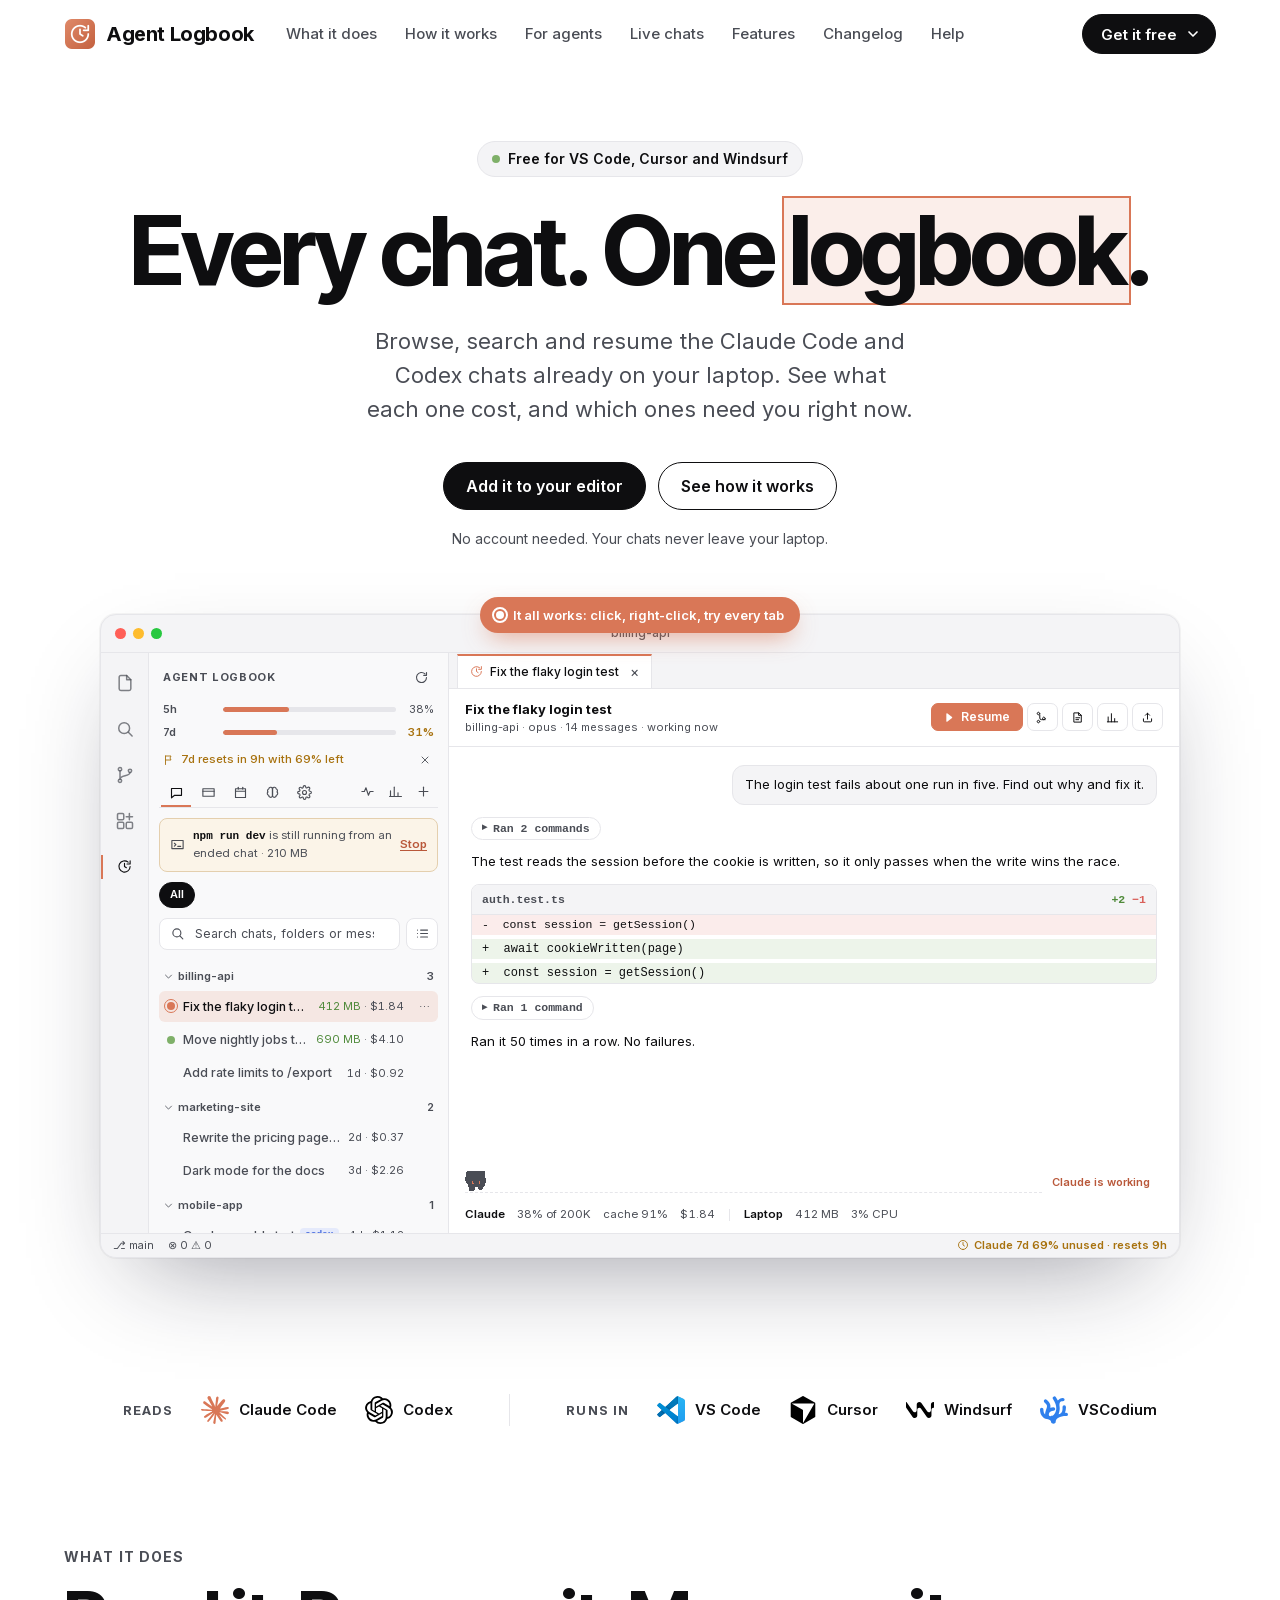
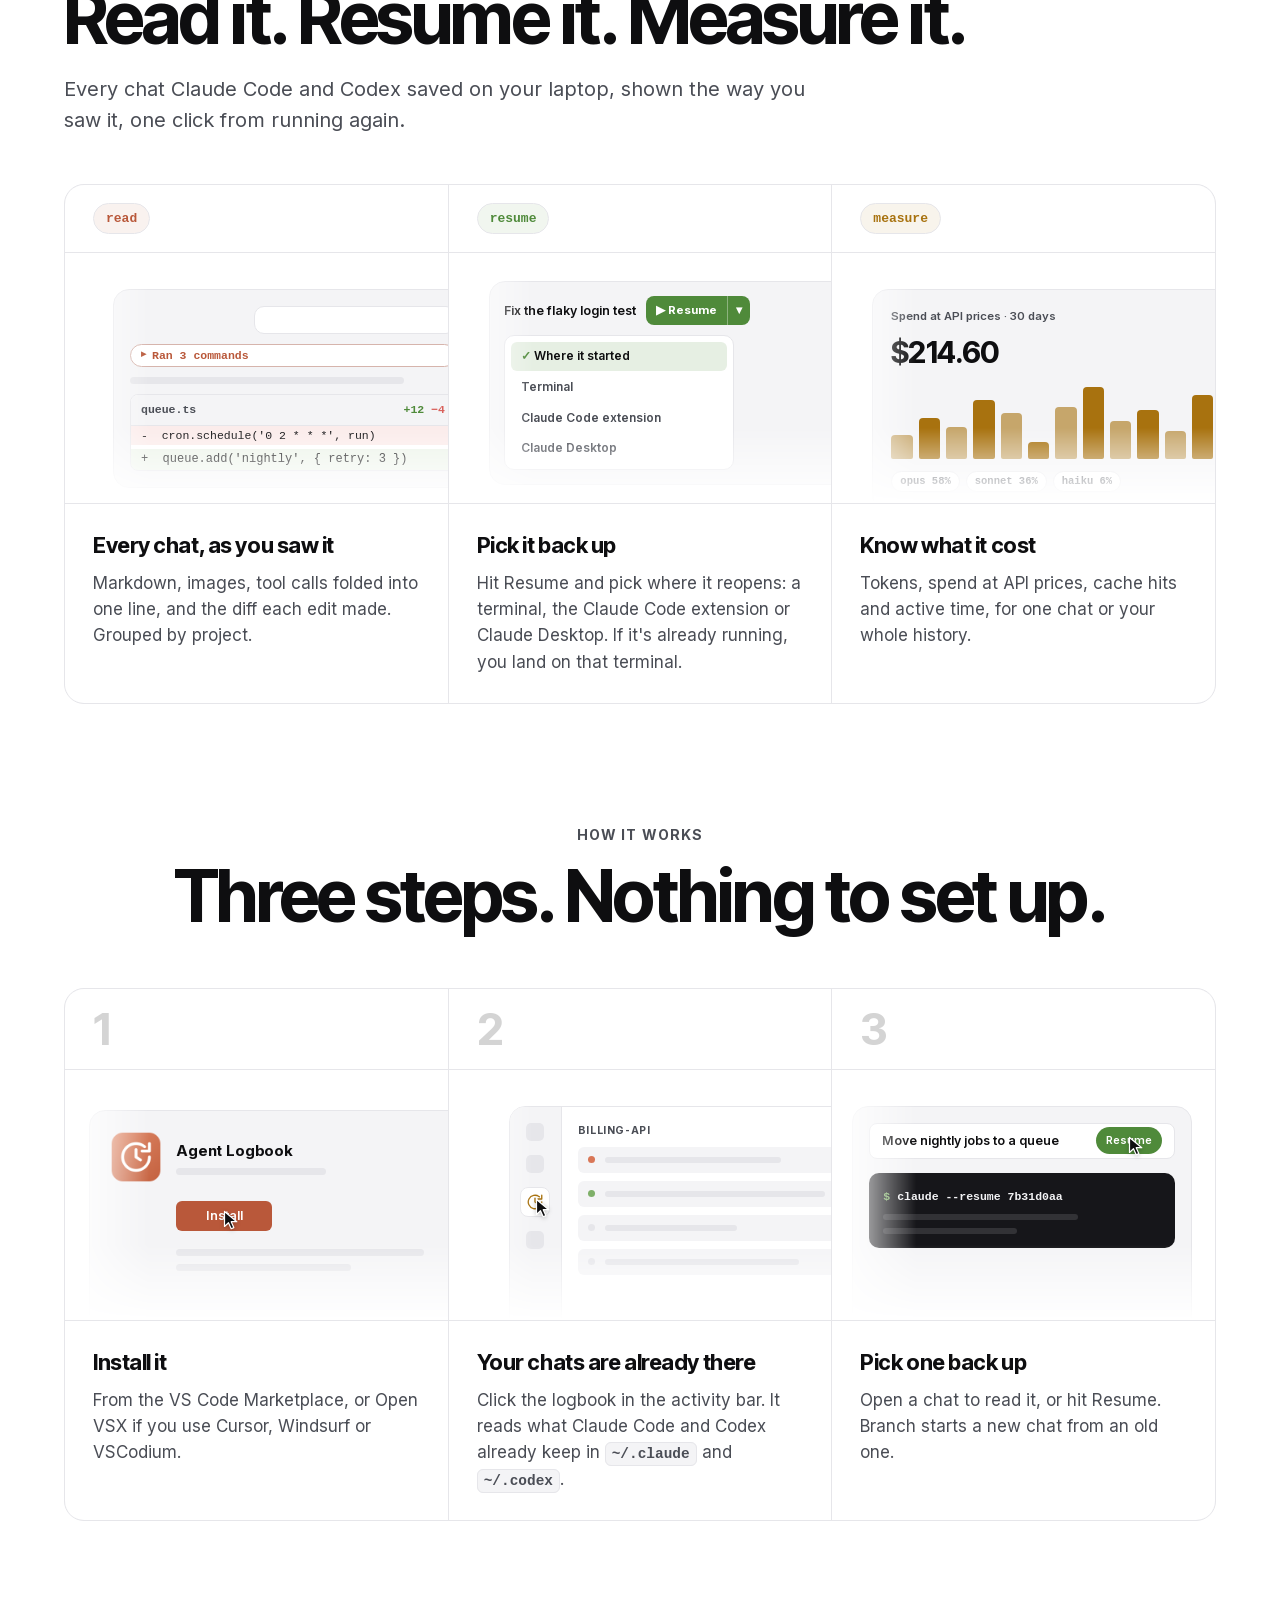
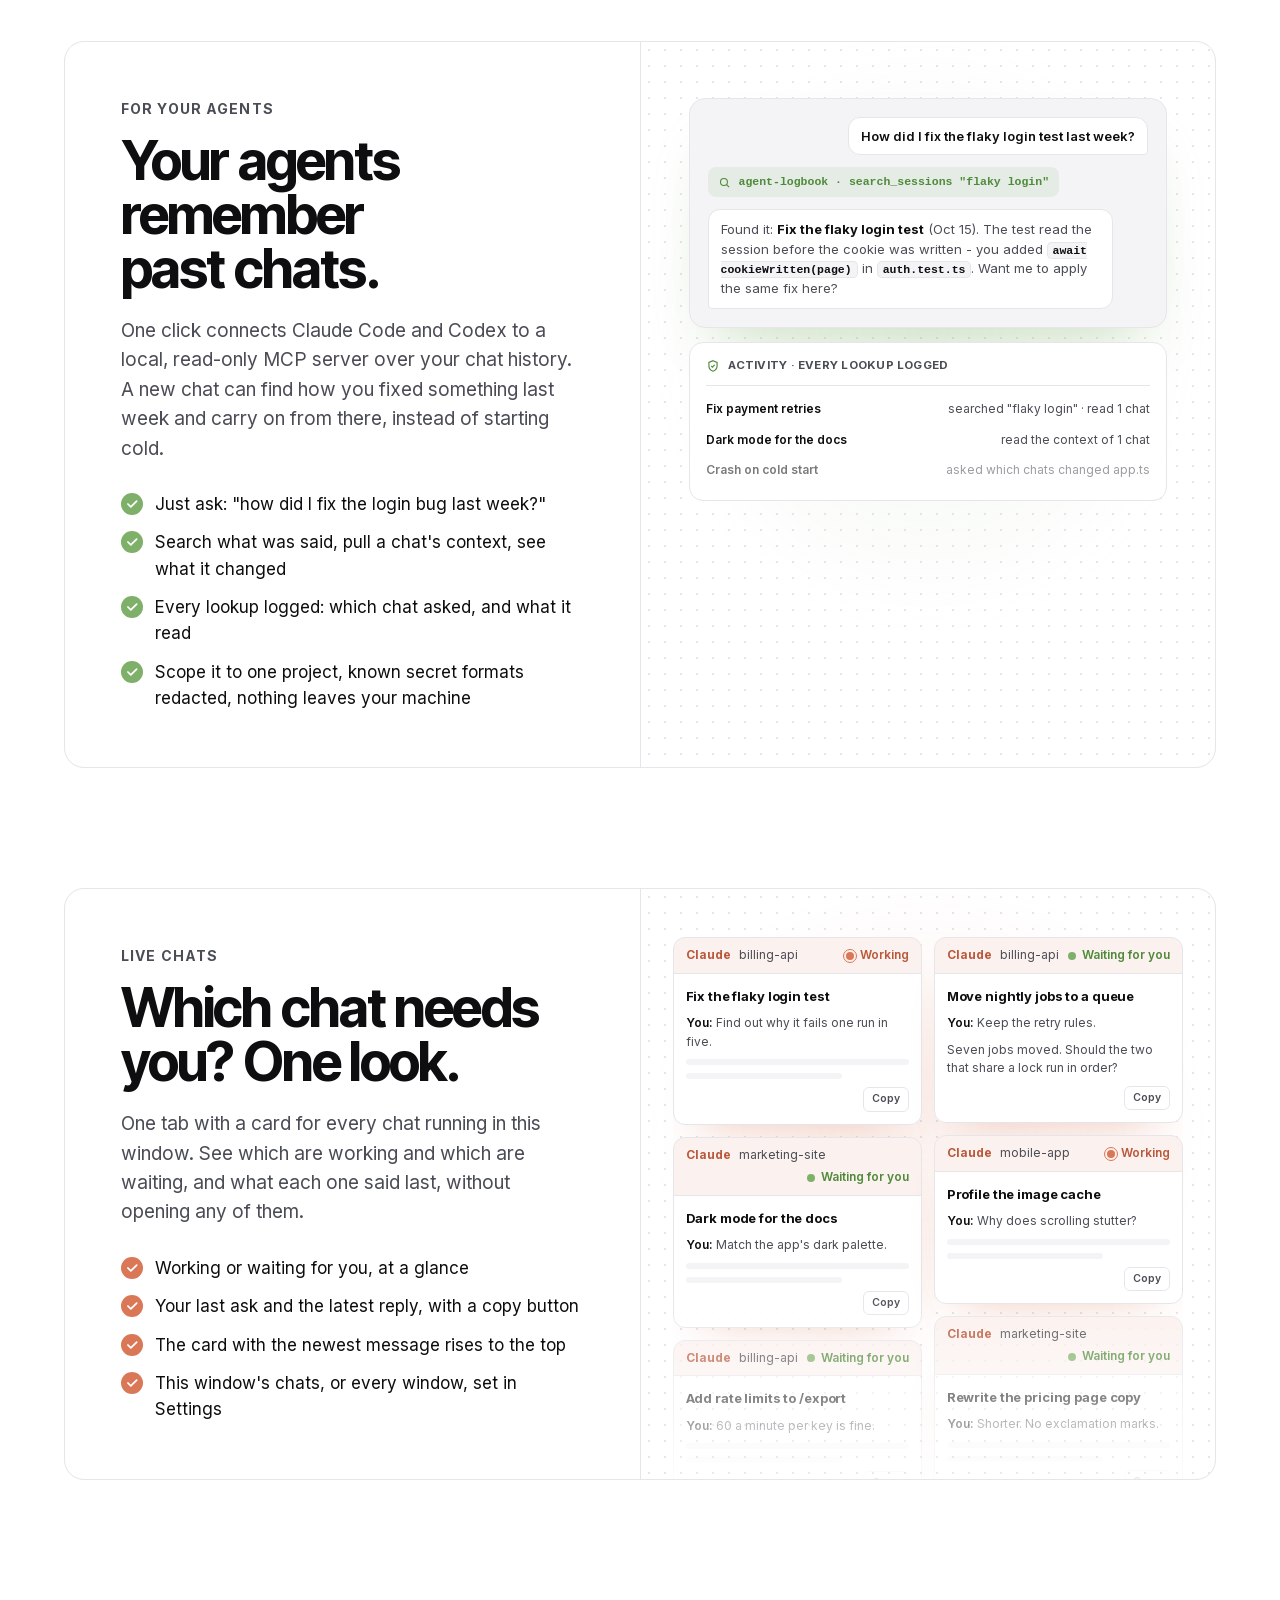
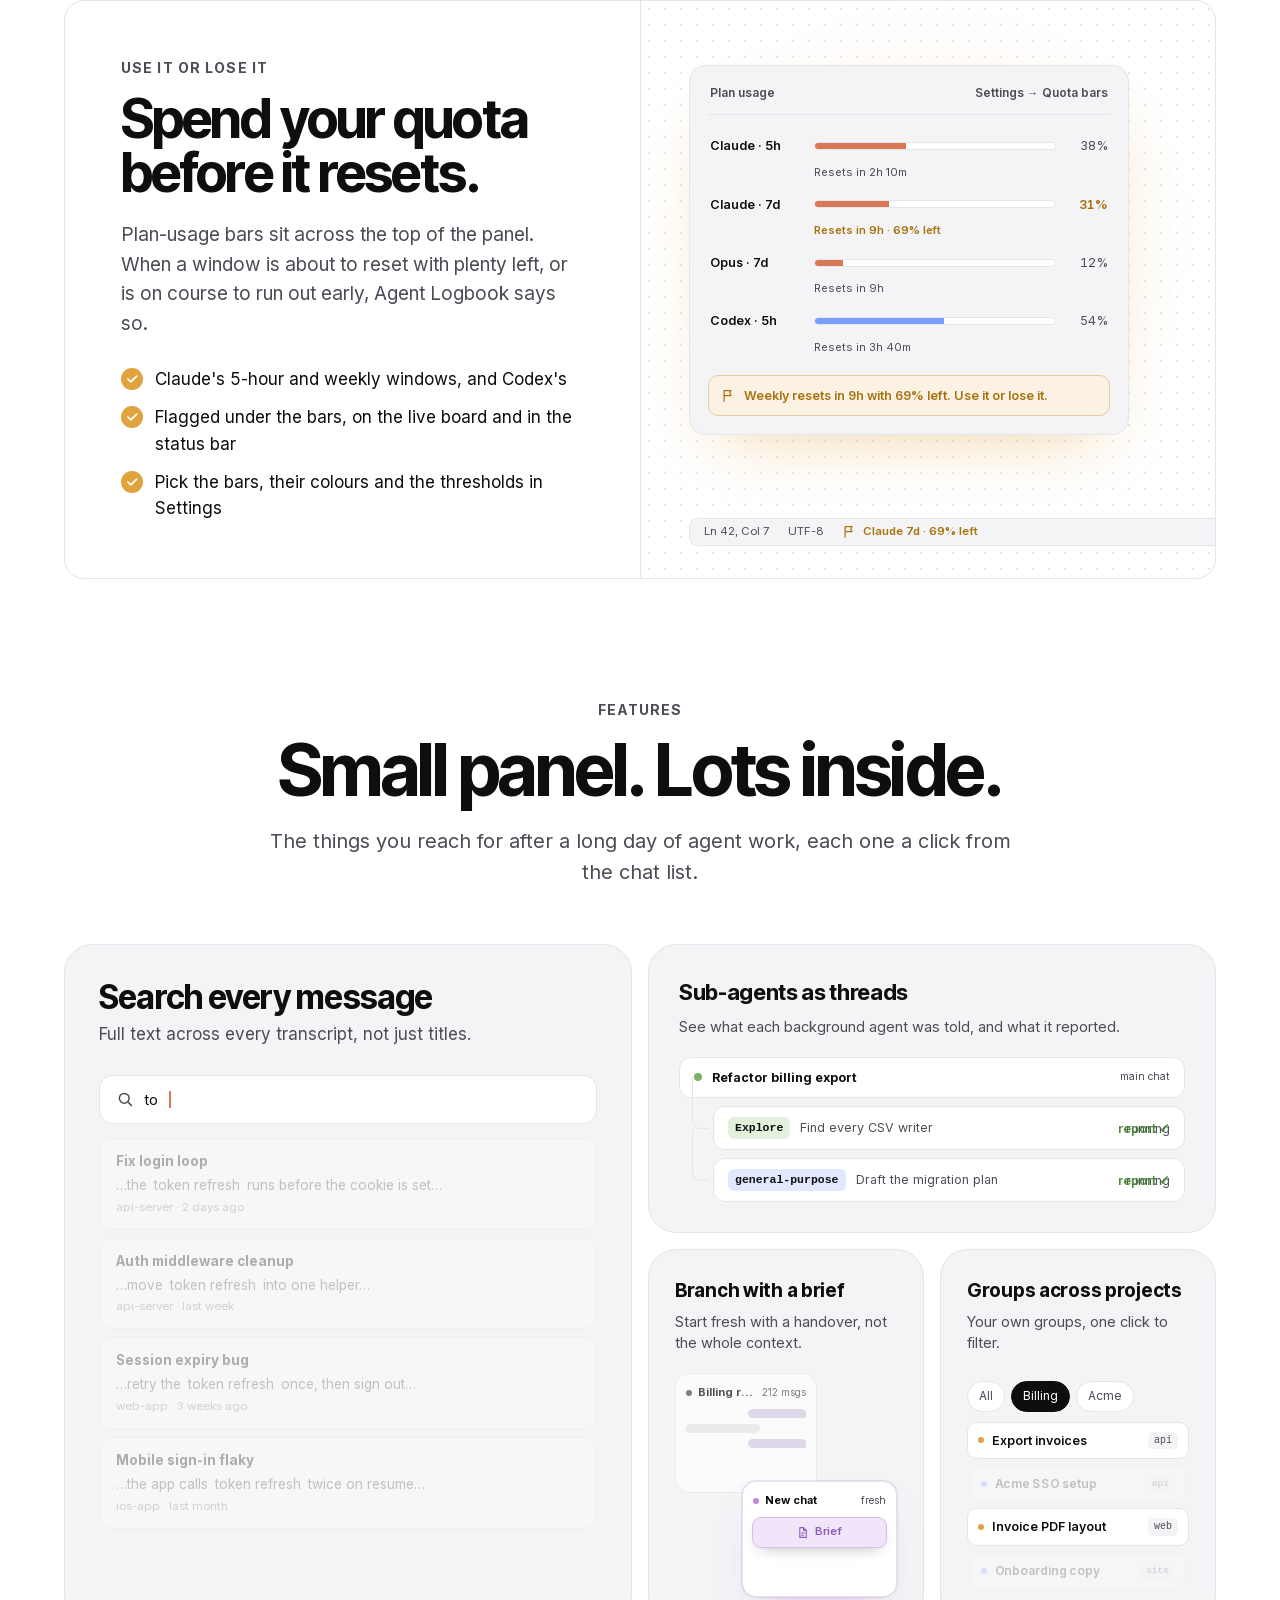
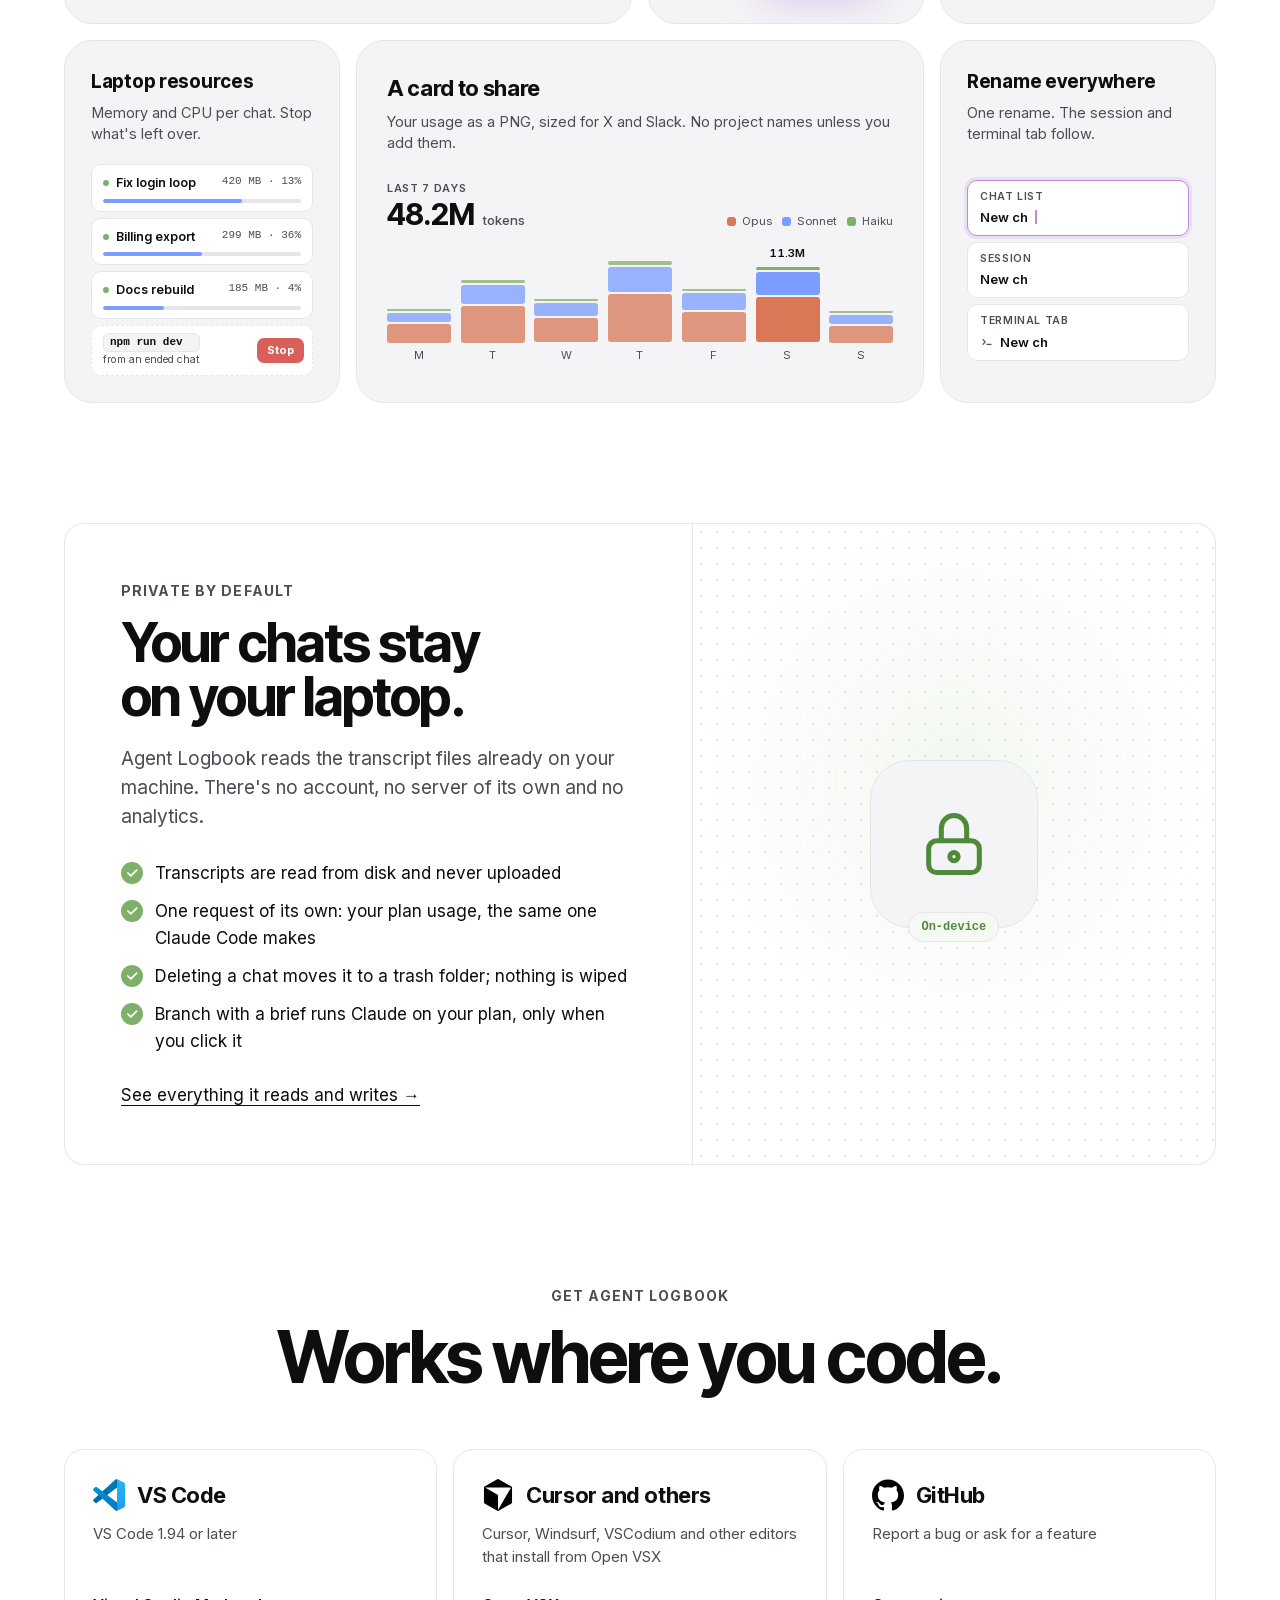
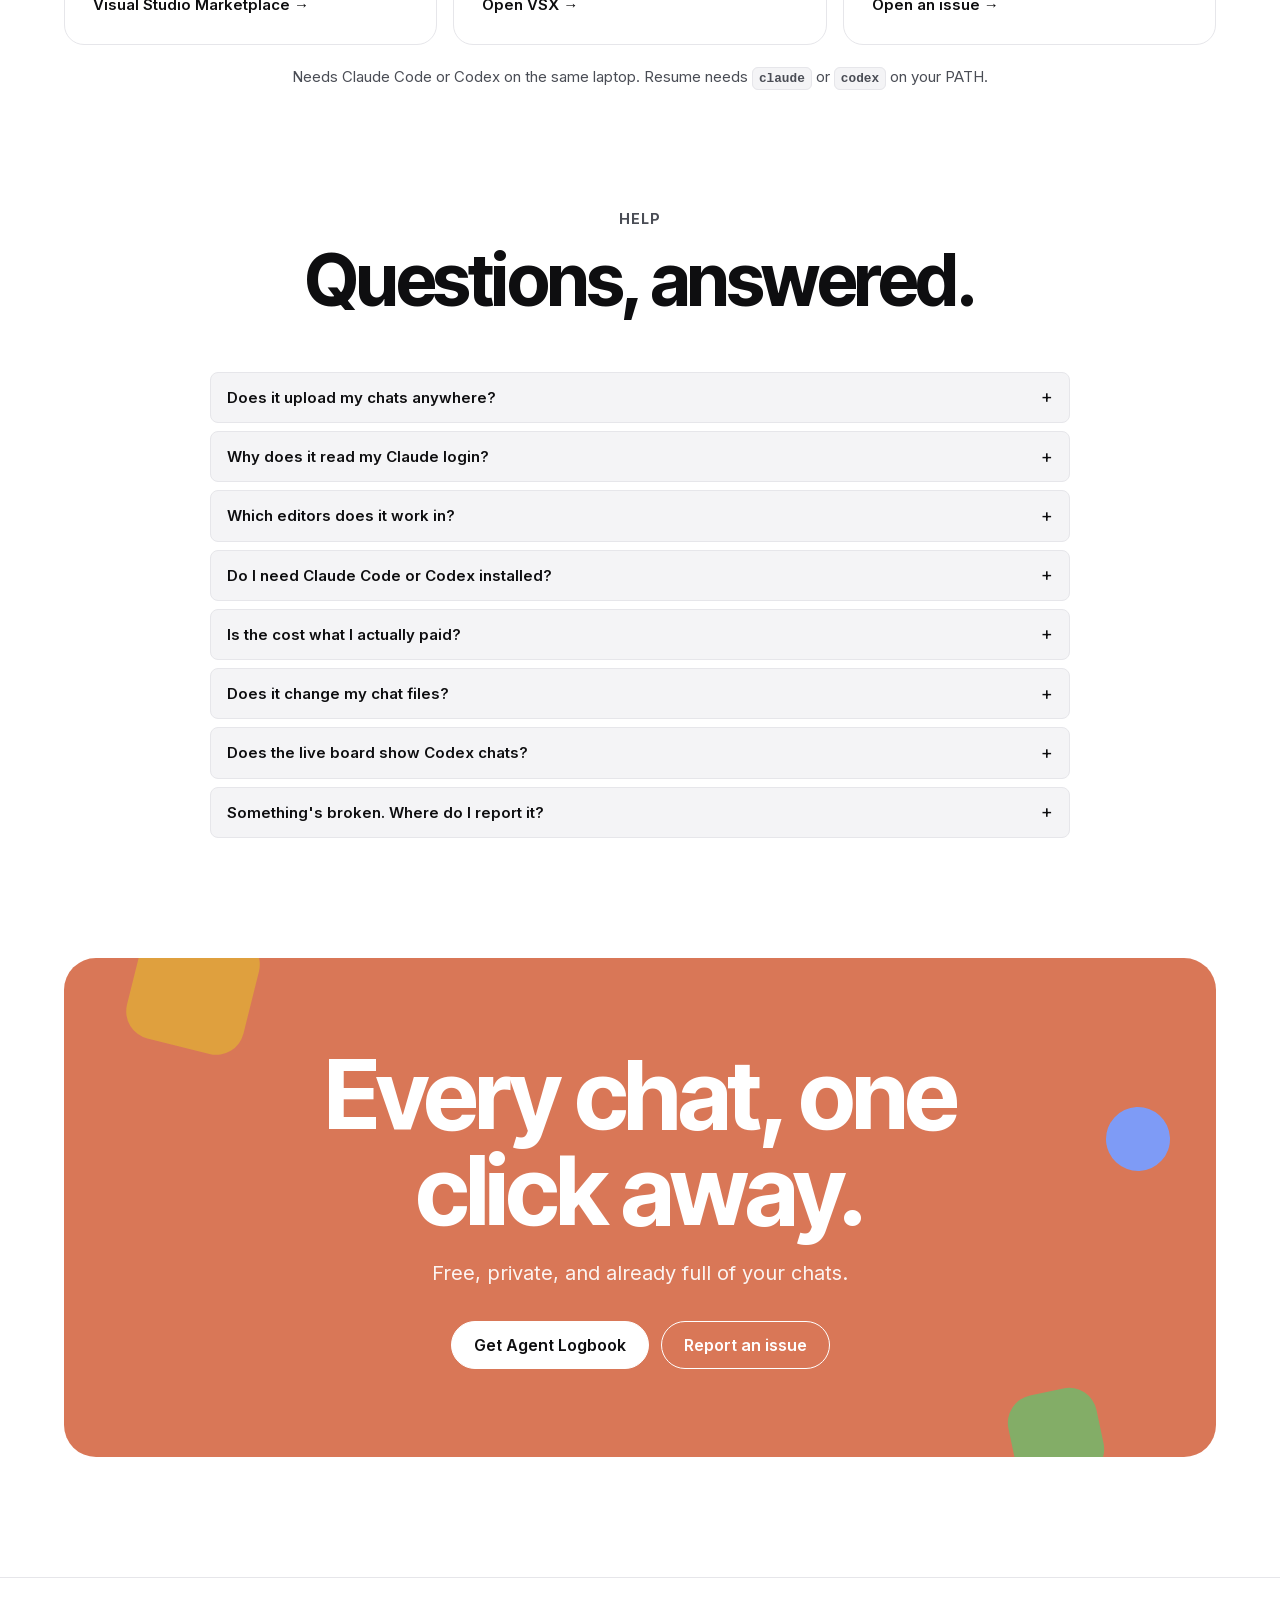
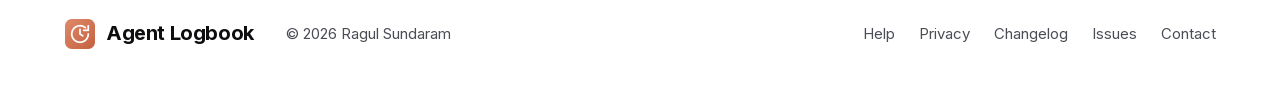
==== commit 20e9626c: "For your agents: MCP section on the homepage" ====
--- a/index.html
+++ b/index.html
@@ -22,6 +22,7 @@
     <nav class="nav-links" aria-label="Main">
       <a href="#what">What it does</a>
       <a href="#how">How it works</a>
+      <a href="#agents">For agents</a>
       <a href="#live">Live chats</a>
       <a href="#features">Features</a>
       <a href="changelog">Changelog</a>
@@ -250,6 +251,40 @@
           <div class="step-txt">
             <h3>Pick one back up</h3>
             <p>Open a chat to read it, or hit Resume. Branch starts a new chat from an old one.</p>
+          </div>
+        </div>
+      </div>
+    </div>
+  </section>
+
+  <!-- Chat history for your agents (MCP) -->
+  <section id="agents">
+    <div class="wrap">
+      <div class="panel sage" id="agents-panel">
+        <div>
+          <div class="kicker">For your agents</div>
+          <h2>Your agents remember past chats.</h2>
+          <p class="lede">One click connects Claude Code and Codex to a local, read-only MCP server over your chat history. A new chat can find how you fixed something last week and carry on from there, instead of starting cold.</p>
+          <ul class="ticks">
+            <li>Just ask: "how did I fix the login bug last week?"</li>
+            <li>Search what was said, pull a chat's context, see what it changed</li>
+            <li>Every lookup logged: which chat asked, and what it read</li>
+            <li>Scope it to one project, known secret formats redacted, nothing leaves your machine</li>
+          </ul>
+        </div>
+        <div class="panel-art" aria-hidden="true">
+          <div class="mcp">
+            <div class="mcp-term">
+              <div class="mcp-you">How did I fix the flaky login test last week?</div>
+              <div class="mcp-tool"><svg viewBox="0 0 24 24"><circle cx="11" cy="11" r="6.4"/><path d="M15.8 15.8 20.5 20.5"/></svg>agent-logbook · search_sessions "flaky login"</div>
+              <div class="mcp-reply">Found it: <b>Fix the flaky login test</b> (Oct 15). The test read the session before the cookie was written - you added <code>await cookieWritten(page)</code> in <code>auth.test.ts</code>. Want me to apply the same fix here?</div>
+            </div>
+            <div class="mcp-log">
+              <header><svg viewBox="0 0 24 24"><path d="M12 3l7 3v5.5c0 4.4-3 8-7 9.5-4-1.5-7-5.1-7-9.5V6z"/><path d="M9 12l2 2 4-4"/></svg>Activity · every lookup logged</header>
+              <div class="mcp-row"><span>Fix payment retries</span><em>searched "flaky login" · read 1 chat</em></div>
+              <div class="mcp-row"><span>Dark mode for the docs</span><em>read the context of 1 chat</em></div>
+              <div class="mcp-row dim"><span>Crash on cold start</span><em>asked which chats changed app.ts</em></div>
+            </div>
           </div>
         </div>
       </div>
--- a/site.css
+++ b/site.css
@@ -778,6 +778,23 @@
 .ticks li { display: flex; gap: 12px; align-items: flex-start; }
 .ticks li::before { content: ""; flex: none; width: 22px; height: 22px; margin-top: 2px; border-radius: 50%; background: var(--c) url("data:image/svg+xml,%3Csvg xmlns='http://www.w3.org/2000/svg' viewBox='0 0 24 24' fill='none' stroke='white' stroke-width='3' stroke-linecap='round' stroke-linejoin='round'%3E%3Cpath d='M5 12l5 5L20 7'/%3E%3C/svg%3E") center/14px no-repeat; }
 
+/* For your agents: a chat asking the logbook, and the activity log under it */
+.mcp { position: absolute; left: 48px; right: 48px; top: 56px; max-width: 480px; display: grid; gap: 14px; }
+.mcp-term { padding: 18px; border-radius: 16px; background: var(--soft); border: 1px solid var(--line); display: grid; gap: 12px; font-size: 13px; box-shadow: 0 30px 60px -30px color-mix(in srgb, var(--c) 45%, transparent); }
+.mcp-you { justify-self: end; max-width: 85%; padding: 8px 12px; border-radius: 12px 12px 4px 12px; background: var(--bg); border: 1px solid var(--line); font-weight: 600; }
+.mcp-tool { display: inline-flex; align-items: center; gap: 8px; justify-self: start; padding: 6px 10px; border-radius: 8px; background: color-mix(in srgb, var(--c) 12%, transparent); color: var(--accent-4-ink); font-size: 11.5px; font-weight: 650; font-family: var(--mono, ui-monospace, monospace); }
+.mcp-tool svg { width: 13px; height: 13px; fill: none; stroke: currentColor; stroke-width: 2; }
+.mcp-reply { max-width: 92%; padding: 10px 12px; border-radius: 12px 12px 12px 4px; background: var(--bg); border: 1px solid var(--line); color: var(--ink-2); line-height: 1.5; }
+.mcp-reply b { color: var(--ink); }
+.mcp-reply code { font-size: 11.5px; padding: 1px 5px; border-radius: 5px; background: var(--soft); border: 1px solid var(--line); color: var(--ink); }
+.mcp-log { padding: 14px 16px; border-radius: 14px; background: var(--bg); border: 1px solid var(--line); font-size: 12px; }
+.mcp-log header { display: flex; align-items: center; gap: 8px; padding-bottom: 10px; margin-bottom: 8px; border-bottom: 1px solid var(--line); font-weight: 700; font-size: 11.5px; color: var(--ink-2); letter-spacing: .02em; text-transform: uppercase; }
+.mcp-log header svg { width: 14px; height: 14px; fill: none; stroke: var(--accent-4-ink); stroke-width: 2; }
+.mcp-row { display: flex; justify-content: space-between; gap: 12px; padding: 6px 0; }
+.mcp-row span { font-weight: 600; white-space: nowrap; }
+.mcp-row em { font-style: normal; color: var(--ink-2); text-align: right; }
+.mcp-row.dim { opacity: .55; }
+
 /* Live chats board: a card per running chat; the newest message rises to the top */
 /* Inset on both sides so the second column fits whatever width the panel art gets */
 .board { position: absolute; left: 32px; right: 32px; top: 48px; max-width: 560px; display: grid; grid-template-columns: repeat(2, minmax(0, 1fr)); gap: 12px; align-items: start;
@@ -1157,6 +1174,8 @@
   .panel-art { order: 1; border-block: 1px solid var(--line); }
   .panel-art { min-height: 400px; }
   .board { left: 24px; right: 24px; top: 32px; }
+  .mcp { left: 24px; right: 24px; top: 32px; }
+  #agents .panel-art { min-height: 440px; }
   .quota { left: 24px; top: 40px; }
   .q-status { left: 24px; }
   #quota .panel-art { min-height: 480px; }
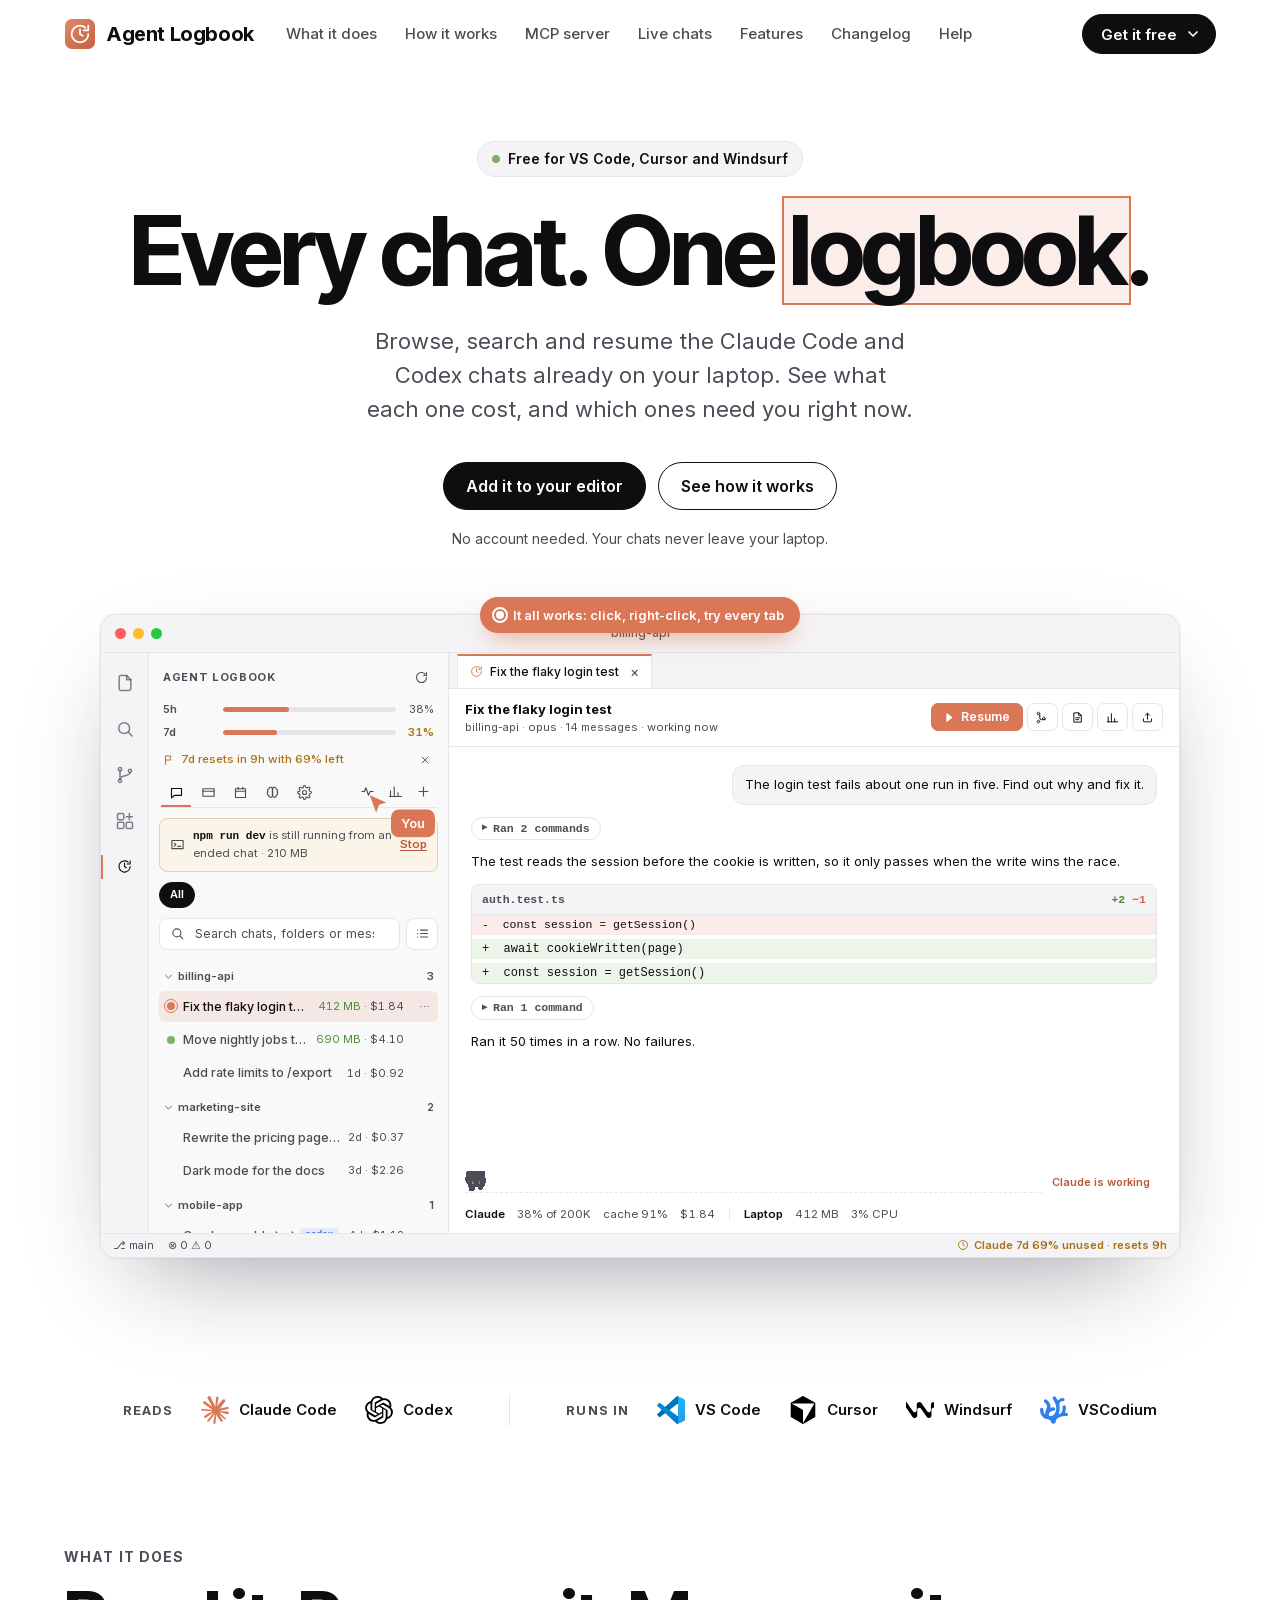
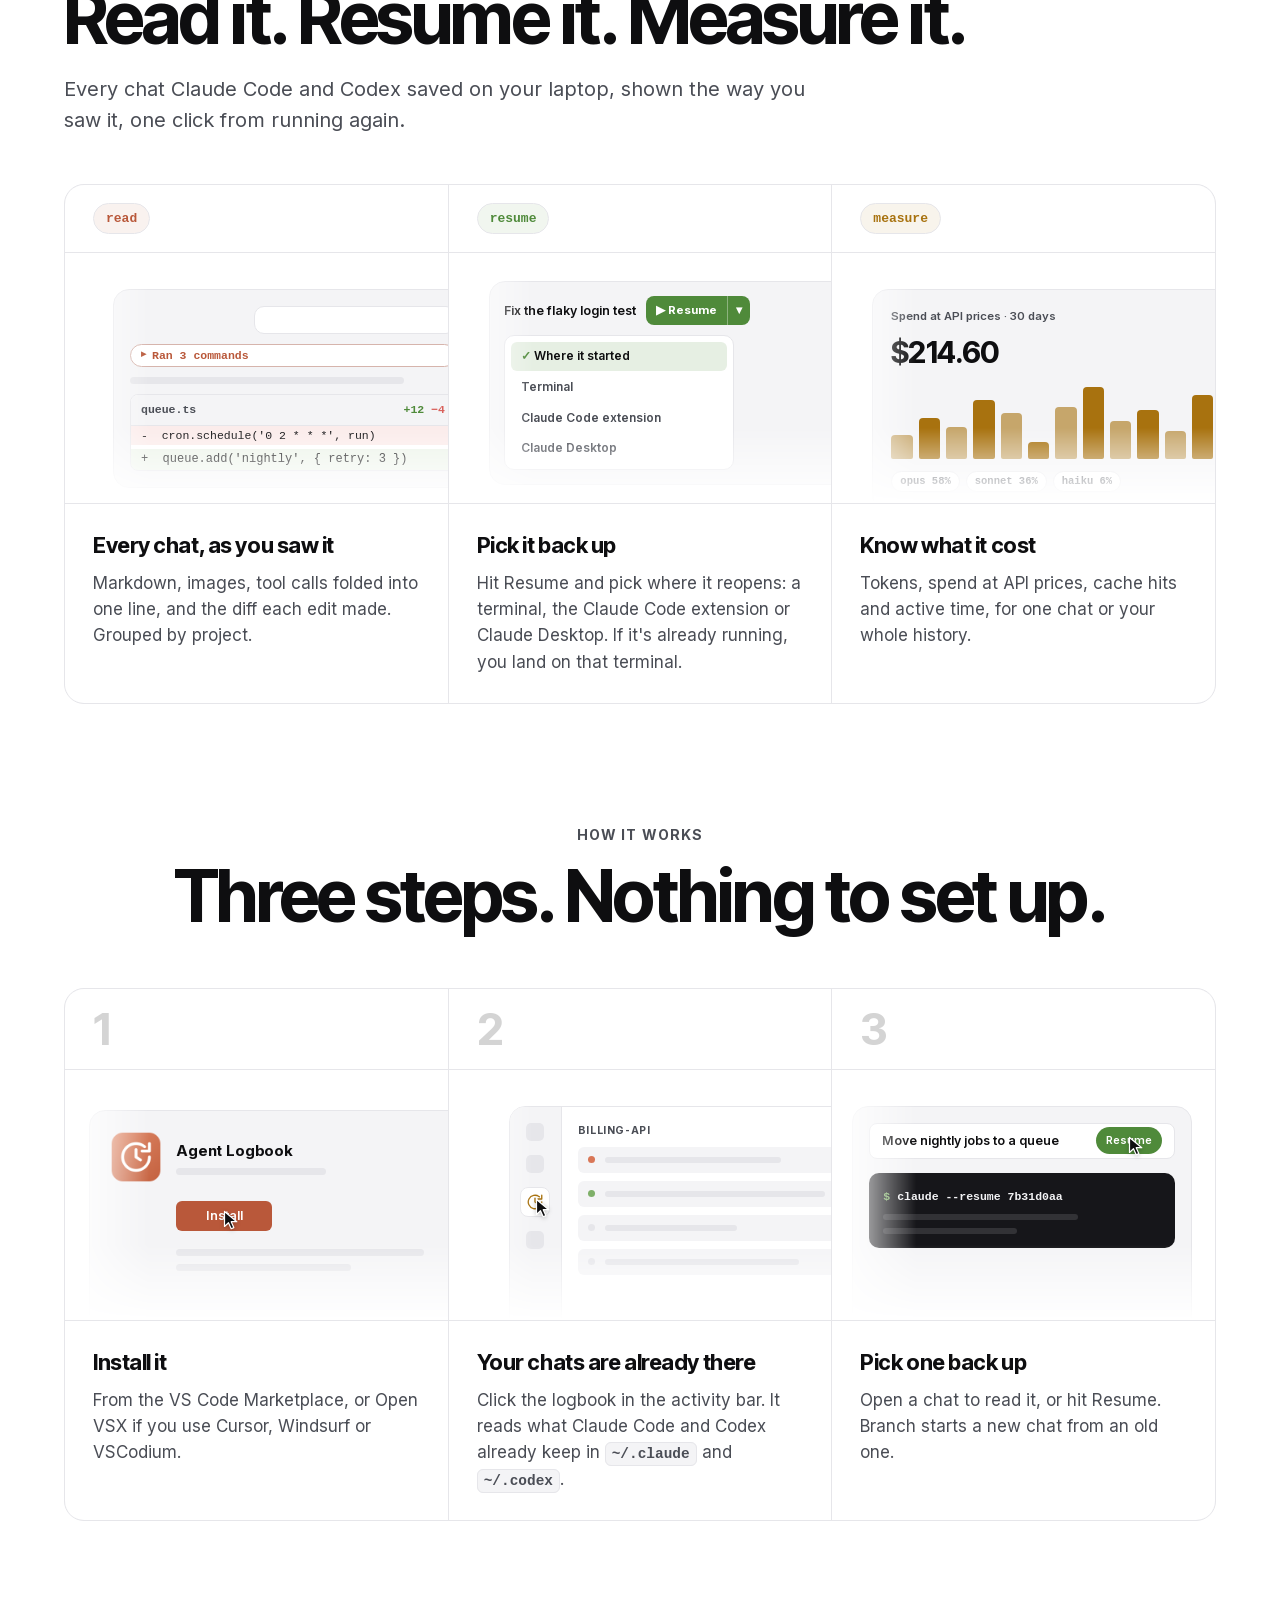
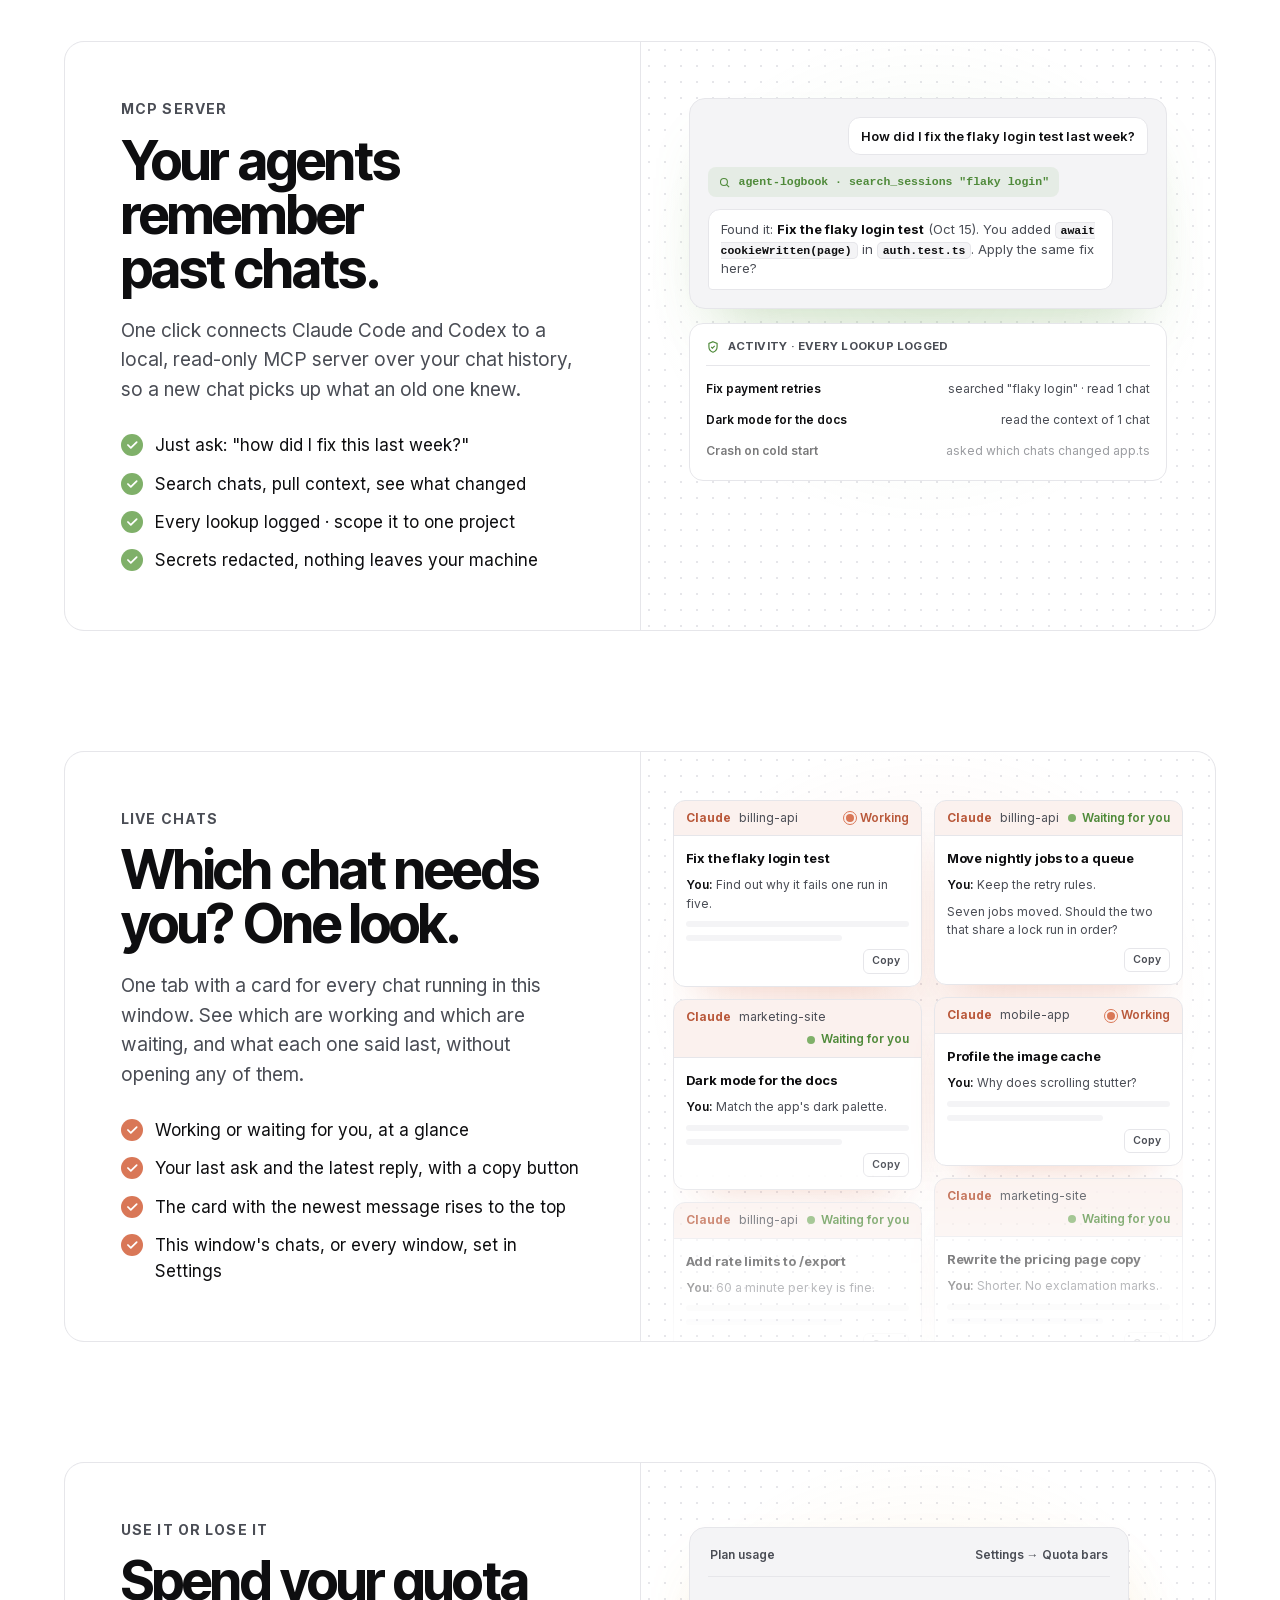
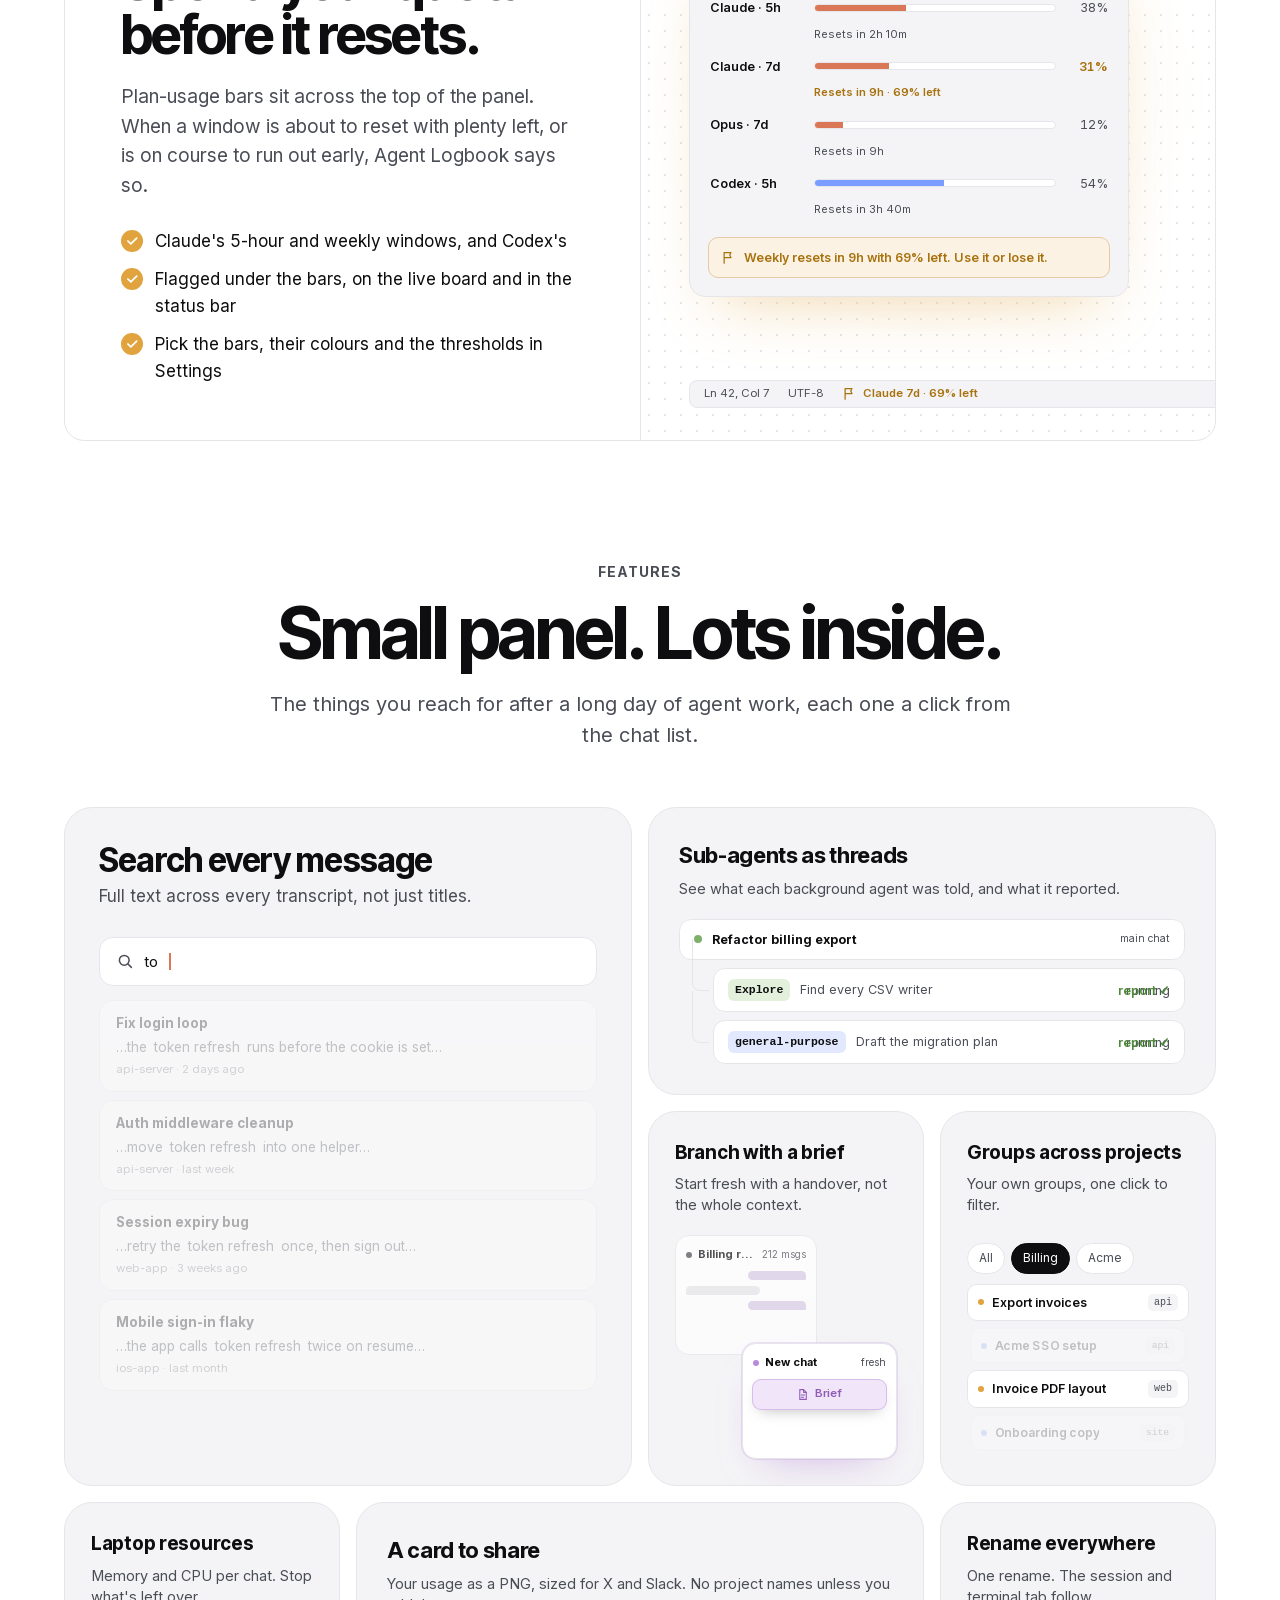
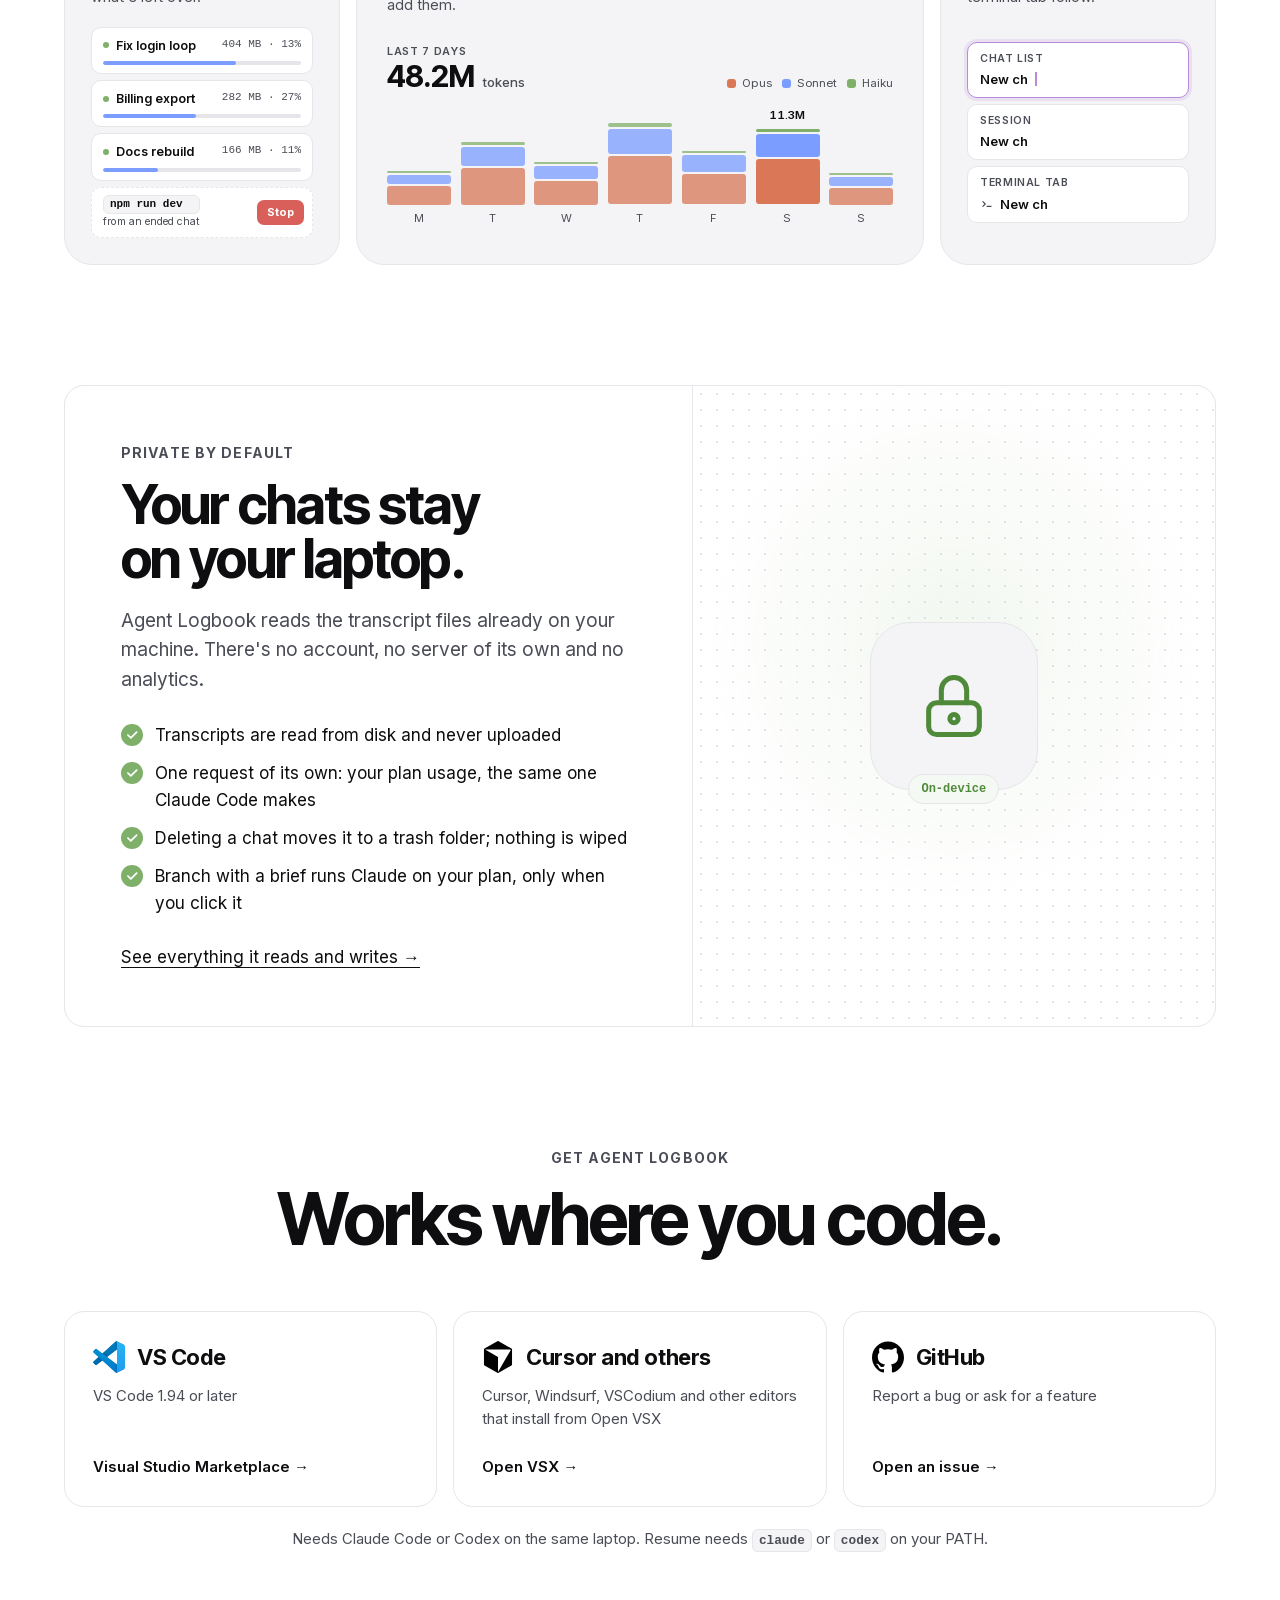
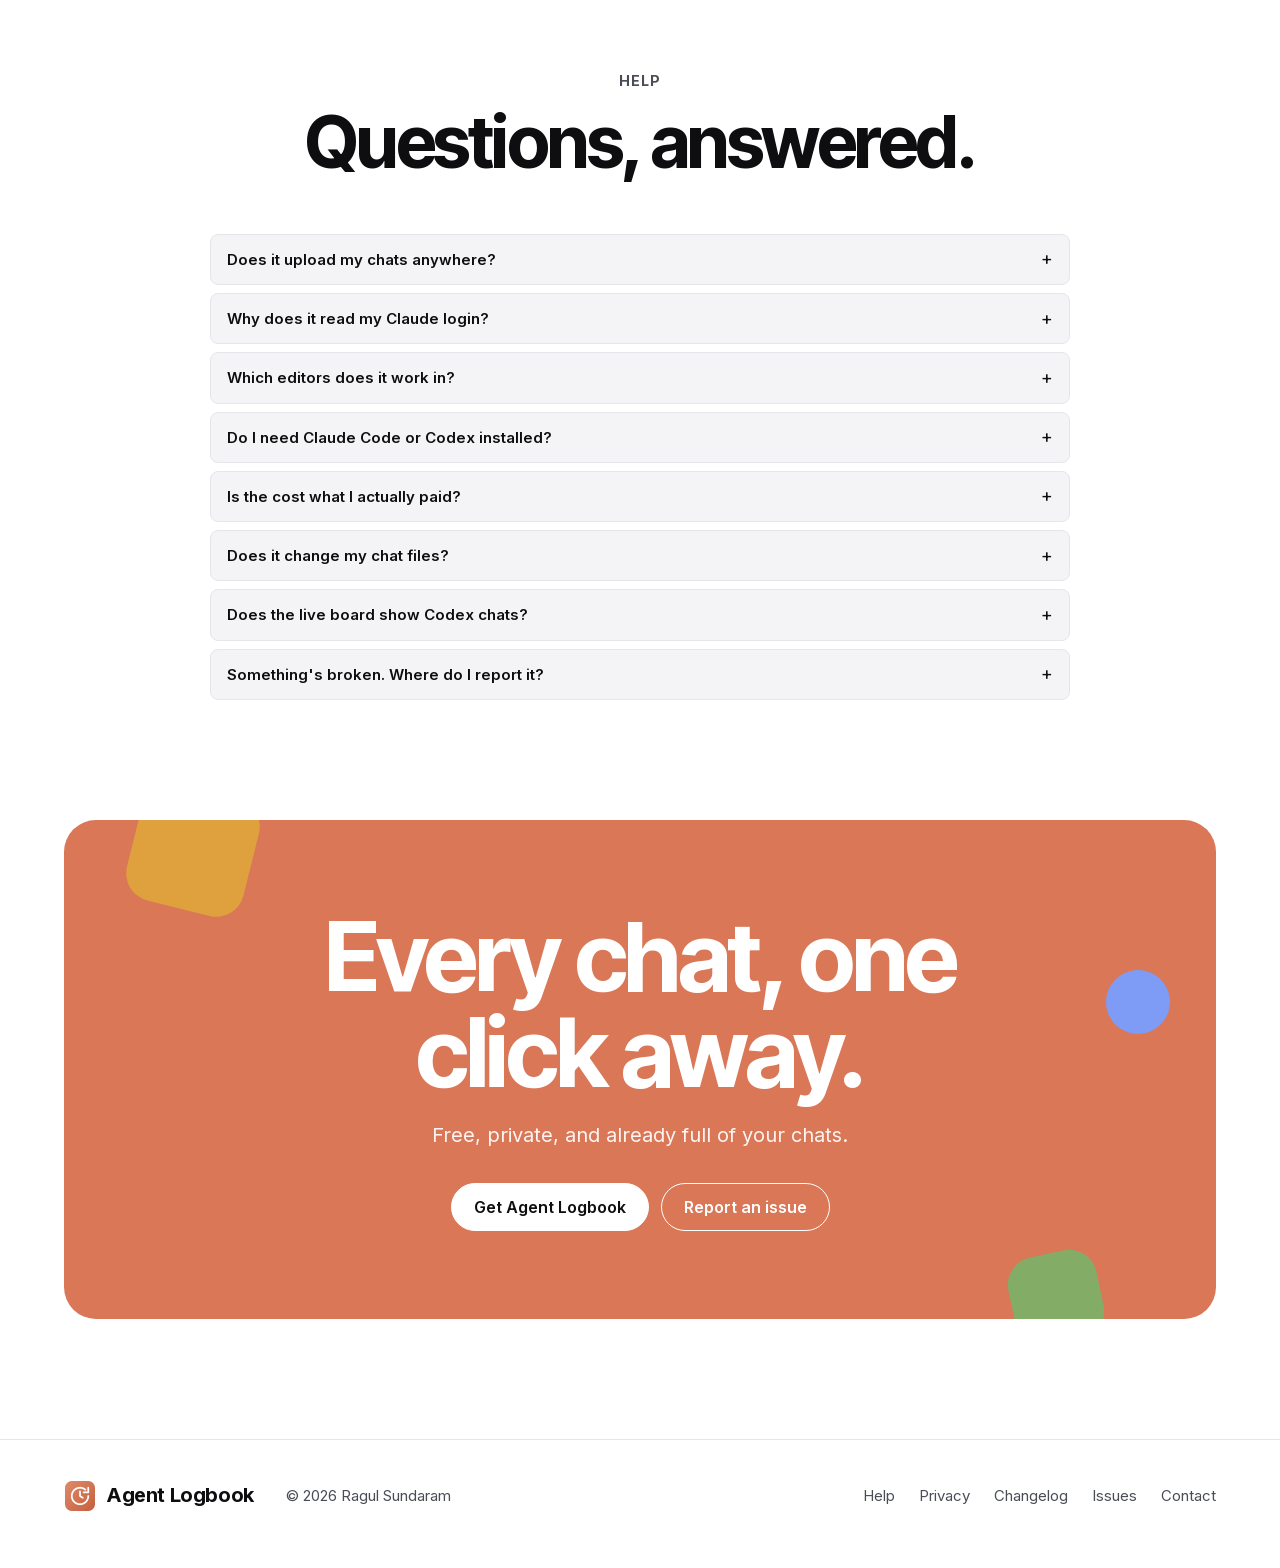
==== commit 021e1abf: "MCP panel: tighter copy, named in the kicker and nav, plays on scroll" ====
--- a/index.html
+++ b/index.html
@@ -22,7 +22,7 @@
     <nav class="nav-links" aria-label="Main">
       <a href="#what">What it does</a>
       <a href="#how">How it works</a>
-      <a href="#agents">For agents</a>
+      <a href="#agents">MCP server</a>
       <a href="#live">Live chats</a>
       <a href="#features">Features</a>
       <a href="changelog">Changelog</a>
@@ -262,14 +262,14 @@
     <div class="wrap">
       <div class="panel sage" id="agents-panel">
         <div>
-          <div class="kicker">For your agents</div>
+          <div class="kicker">MCP server</div>
           <h2>Your agents remember past chats.</h2>
-          <p class="lede">One click connects Claude Code and Codex to a local, read-only MCP server over your chat history. A new chat can find how you fixed something last week and carry on from there, instead of starting cold.</p>
+          <p class="lede">One click connects Claude Code and Codex to a local, read-only MCP server over your chat history, so a new chat picks up what an old one knew.</p>
           <ul class="ticks">
-            <li>Just ask: "how did I fix the login bug last week?"</li>
-            <li>Search what was said, pull a chat's context, see what it changed</li>
-            <li>Every lookup logged: which chat asked, and what it read</li>
-            <li>Scope it to one project, known secret formats redacted, nothing leaves your machine</li>
+            <li>Just ask: "how did I fix this last week?"</li>
+            <li>Search chats, pull context, see what changed</li>
+            <li>Every lookup logged · scope it to one project</li>
+            <li>Secrets redacted, nothing leaves your machine</li>
           </ul>
         </div>
         <div class="panel-art" aria-hidden="true">
@@ -277,7 +277,7 @@
             <div class="mcp-term">
               <div class="mcp-you">How did I fix the flaky login test last week?</div>
               <div class="mcp-tool"><svg viewBox="0 0 24 24"><circle cx="11" cy="11" r="6.4"/><path d="M15.8 15.8 20.5 20.5"/></svg>agent-logbook · search_sessions "flaky login"</div>
-              <div class="mcp-reply">Found it: <b>Fix the flaky login test</b> (Oct 15). The test read the session before the cookie was written - you added <code>await cookieWritten(page)</code> in <code>auth.test.ts</code>. Want me to apply the same fix here?</div>
+              <div class="mcp-reply">Found it: <b>Fix the flaky login test</b> (Oct 15). You added <code>await cookieWritten(page)</code> in <code>auth.test.ts</code>. Apply the same fix here?</div>
             </div>
             <div class="mcp-log">
               <header><svg viewBox="0 0 24 24"><path d="M12 3l7 3v5.5c0 4.4-3 8-7 9.5-4-1.5-7-5.1-7-9.5V6z"/><path d="M9 12l2 2 4-4"/></svg>Activity · every lookup logged</header>
@@ -616,7 +616,11 @@
     }, { threshold: 0.4 }).observe(board);
   }
 
-  // Quota bars fill once the panel scrolls into view.
+  // The agents conversation and the quota bars play once their panel scrolls into view.
+  const agentsPanel = document.getElementById('agents-panel');
+  if (agentsPanel && !reduced) {
+    new IntersectionObserver(([e], io) => { if (e.isIntersecting) { agentsPanel.classList.add('play'); io.disconnect(); } }, { threshold: 0.4 }).observe(agentsPanel);
+  }
   const quotaPanel = document.getElementById('quota-panel');
   if (!reduced) {
     new IntersectionObserver(([e], io) => { if (e.isIntersecting) { quotaPanel.classList.add('play'); io.disconnect(); } }, { threshold: 0.4 }).observe(quotaPanel);
--- a/site.css
+++ b/site.css
@@ -794,6 +794,15 @@
 .mcp-row span { font-weight: 600; white-space: nowrap; }
 .mcp-row em { font-style: normal; color: var(--ink-2); text-align: right; }
 .mcp-row.dim { opacity: .55; }
+/* plays like a conversation when the panel scrolls in: ask, lookup, answer, log */
+#agents-panel.play .mcp-you { animation: row-in .5s var(--ease) .1s both; }
+#agents-panel.play .mcp-tool { animation: row-in .5s var(--ease) .7s both; }
+#agents-panel.play .mcp-reply { animation: row-in .5s var(--ease) 1.4s both; }
+#agents-panel.play .mcp-log { animation: row-in .6s var(--ease) 2s both; }
+#agents-panel.play .mcp-row { animation: row-in .4s var(--ease) backwards; }
+#agents-panel.play .mcp-row:nth-of-type(1) { animation-delay: 2.2s; }
+#agents-panel.play .mcp-row:nth-of-type(2) { animation-delay: 2.35s; }
+#agents-panel.play .mcp-row:nth-of-type(3) { animation-delay: 2.5s; }
 
 /* Live chats board: a card per running chat; the newest message rises to the top */
 /* Inset on both sides so the second column fits whatever width the panel art gets */
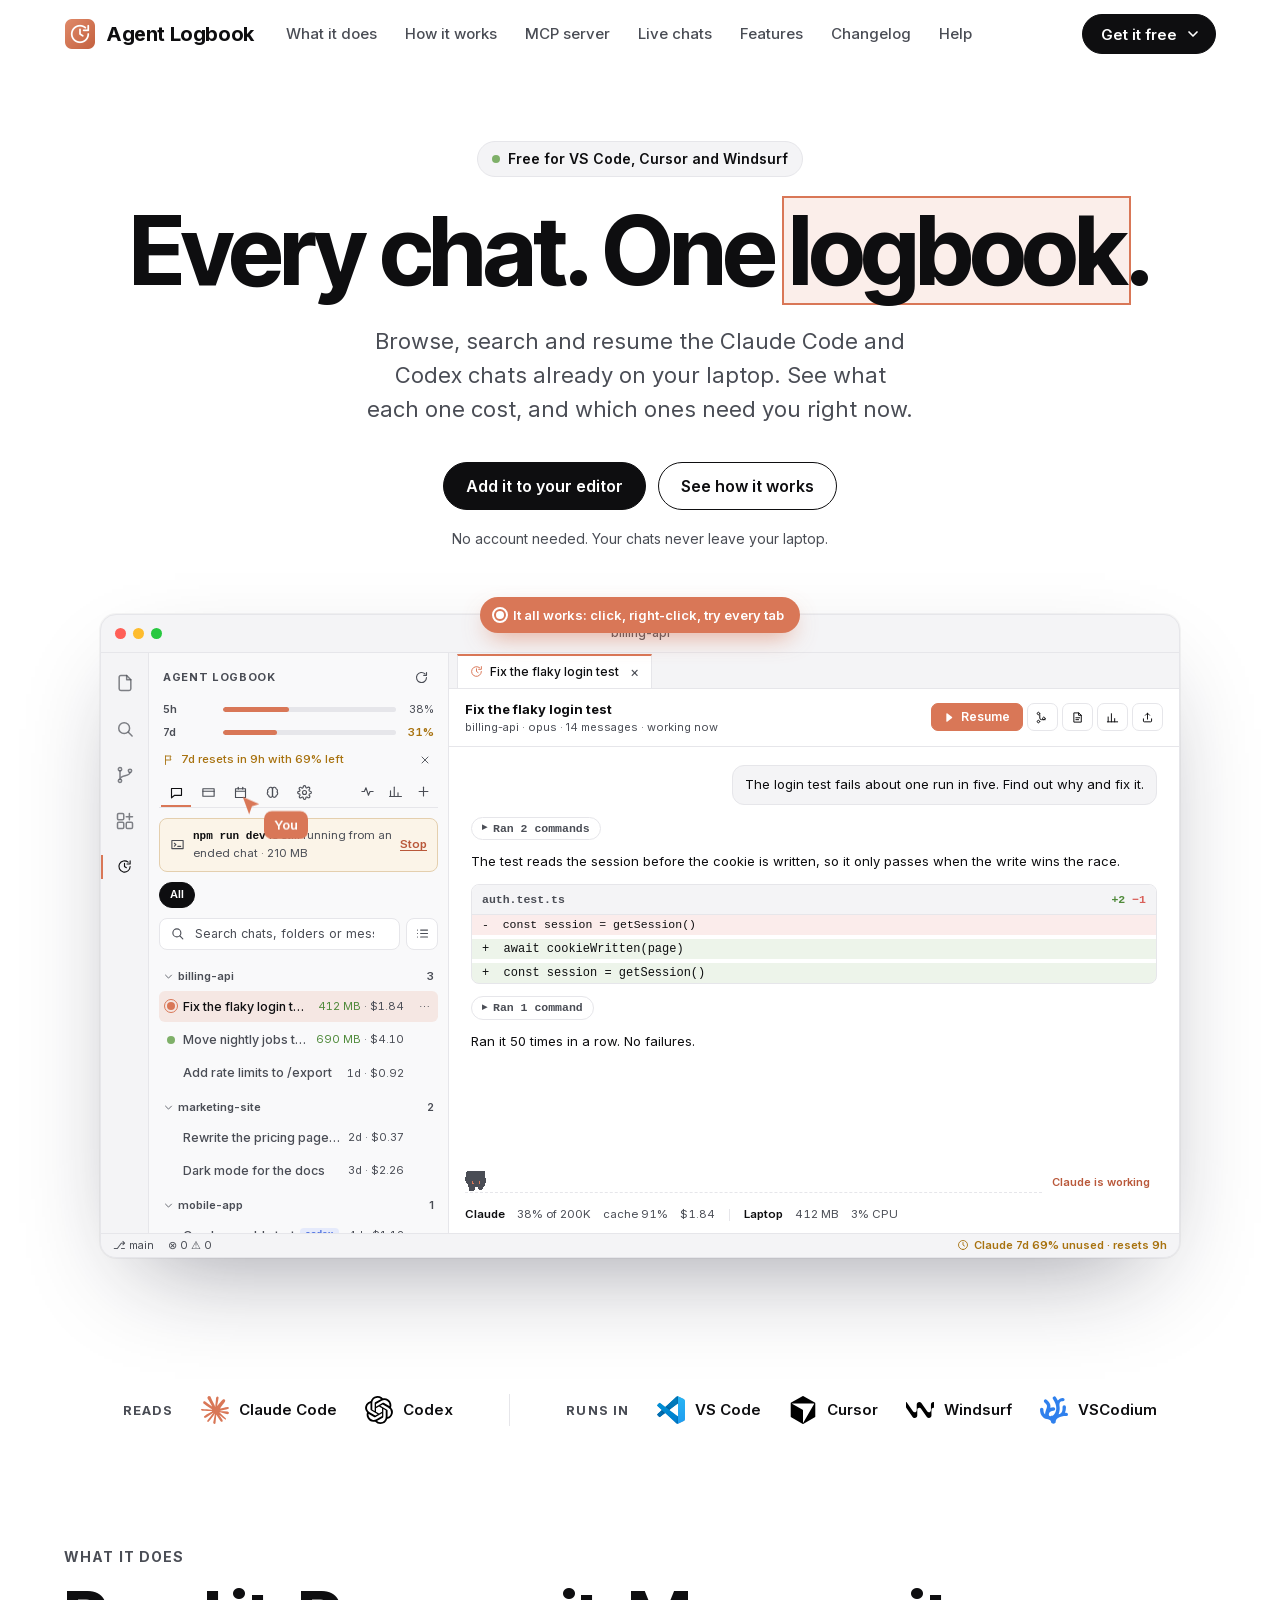
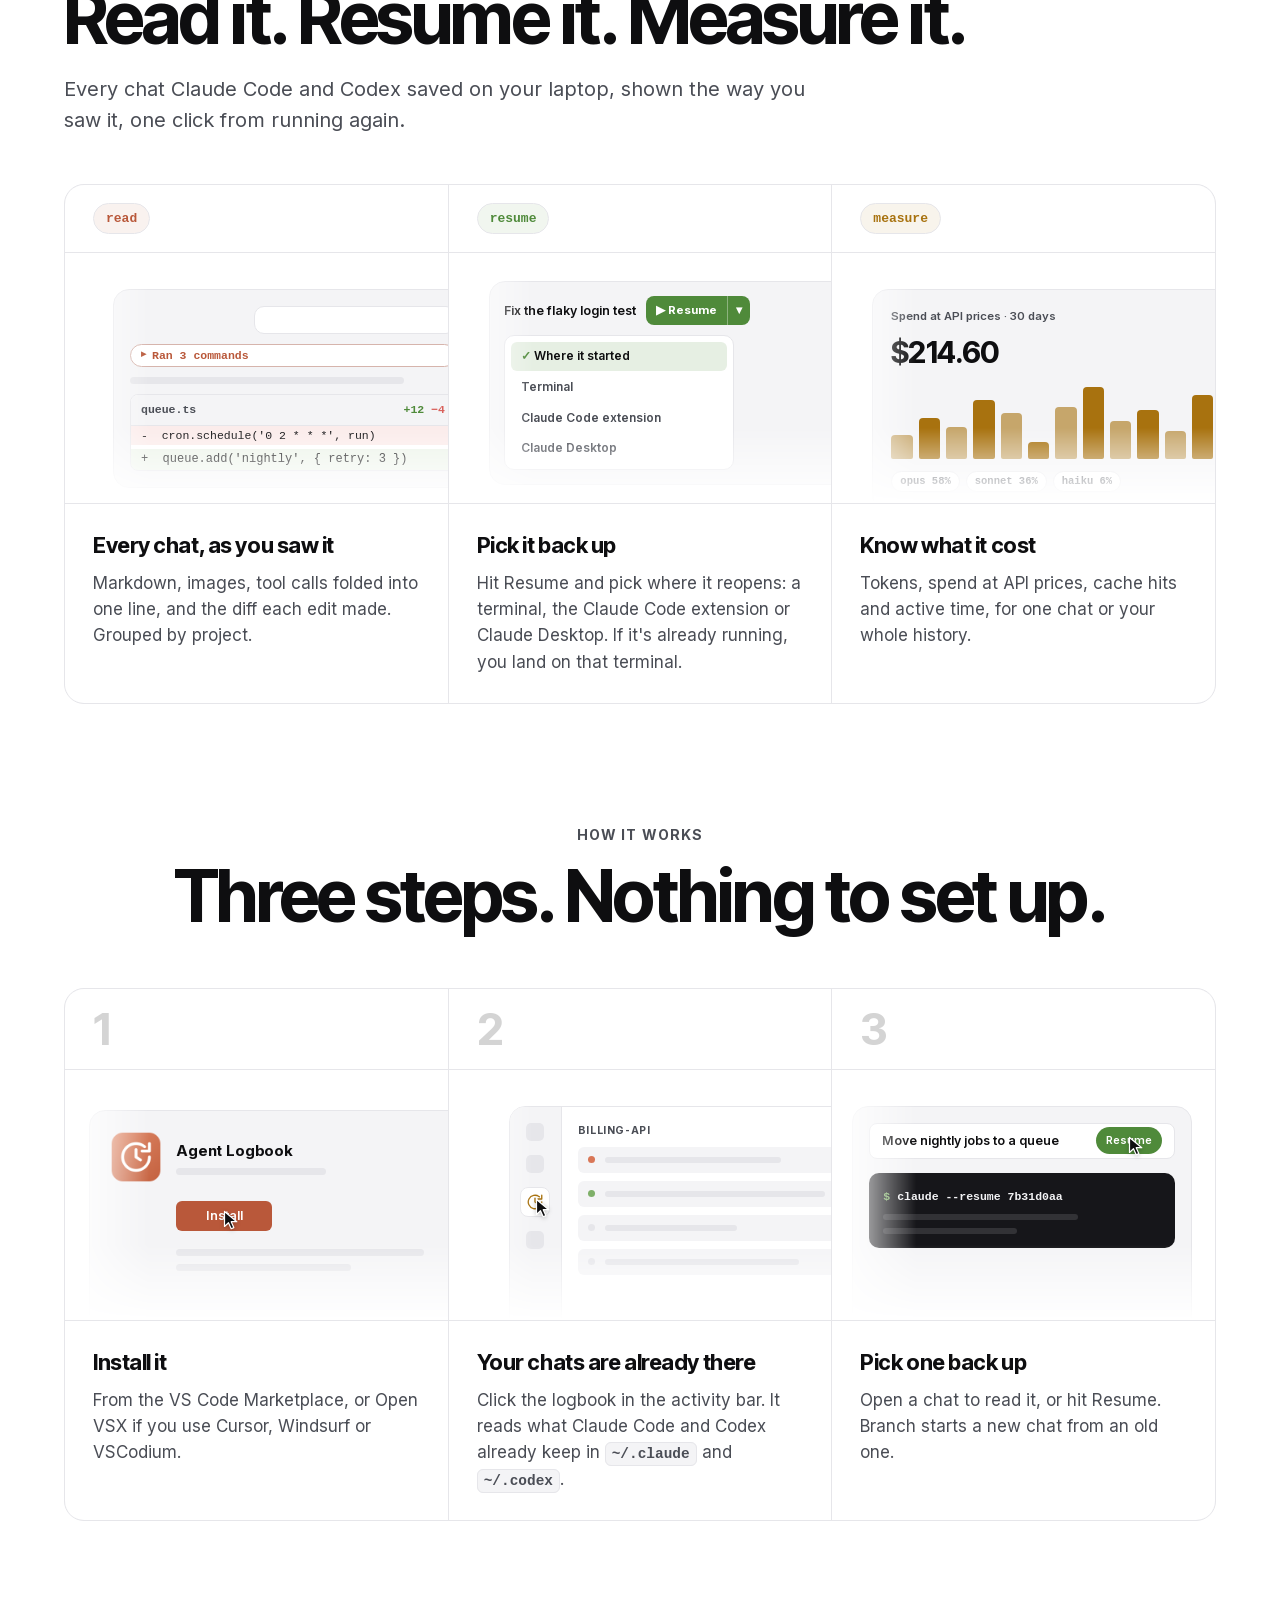
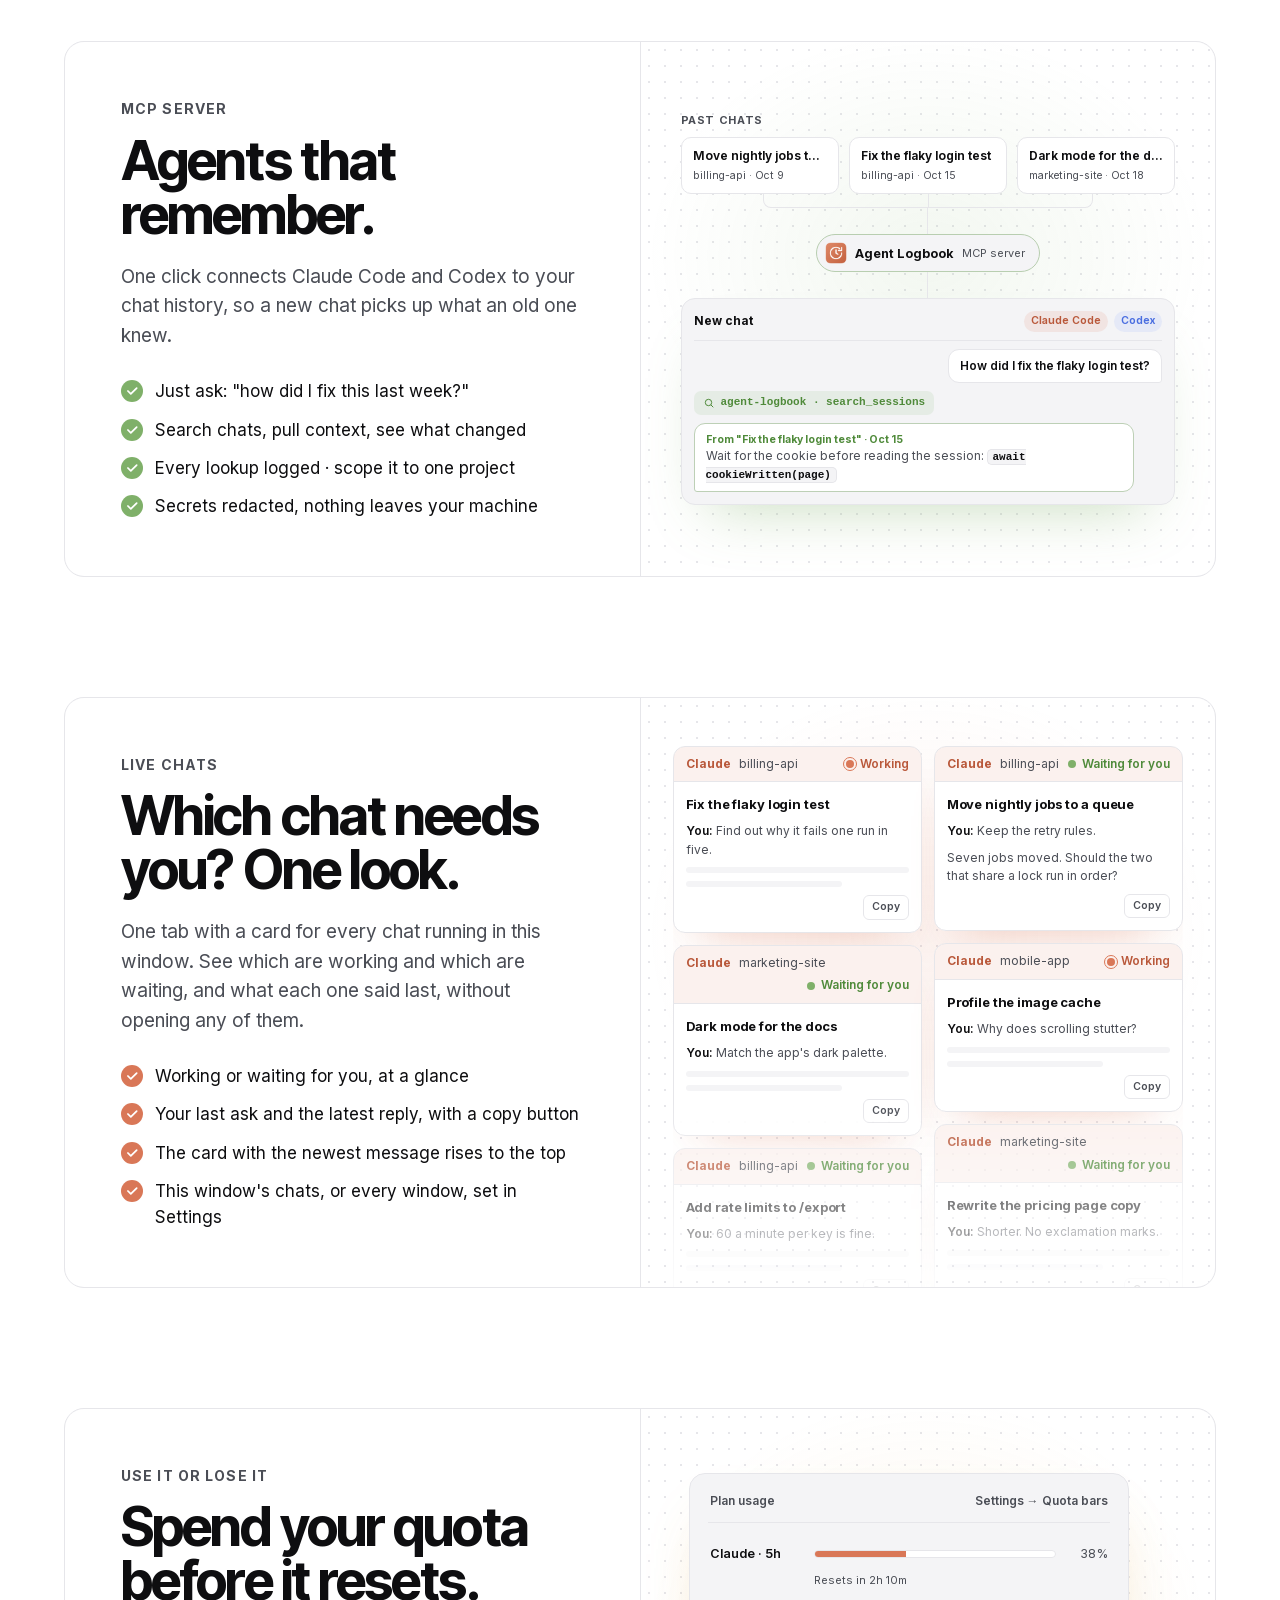
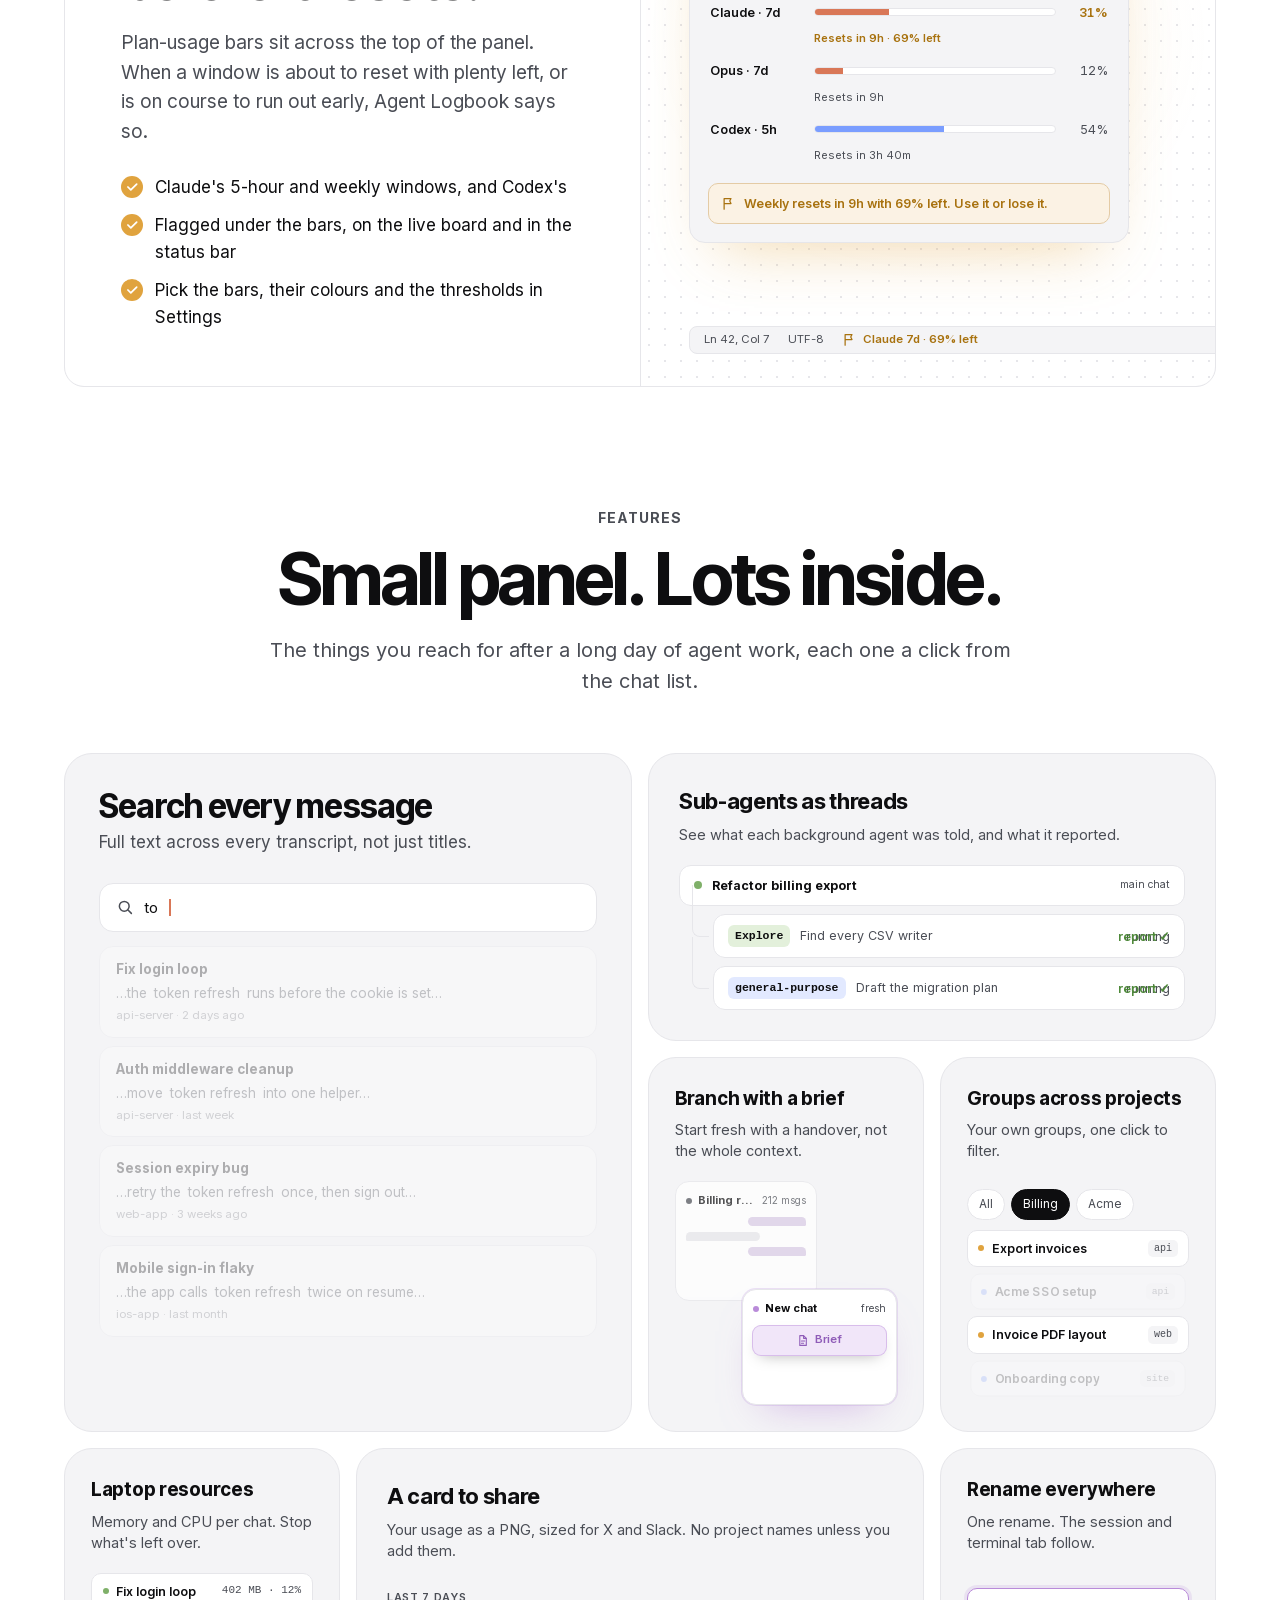
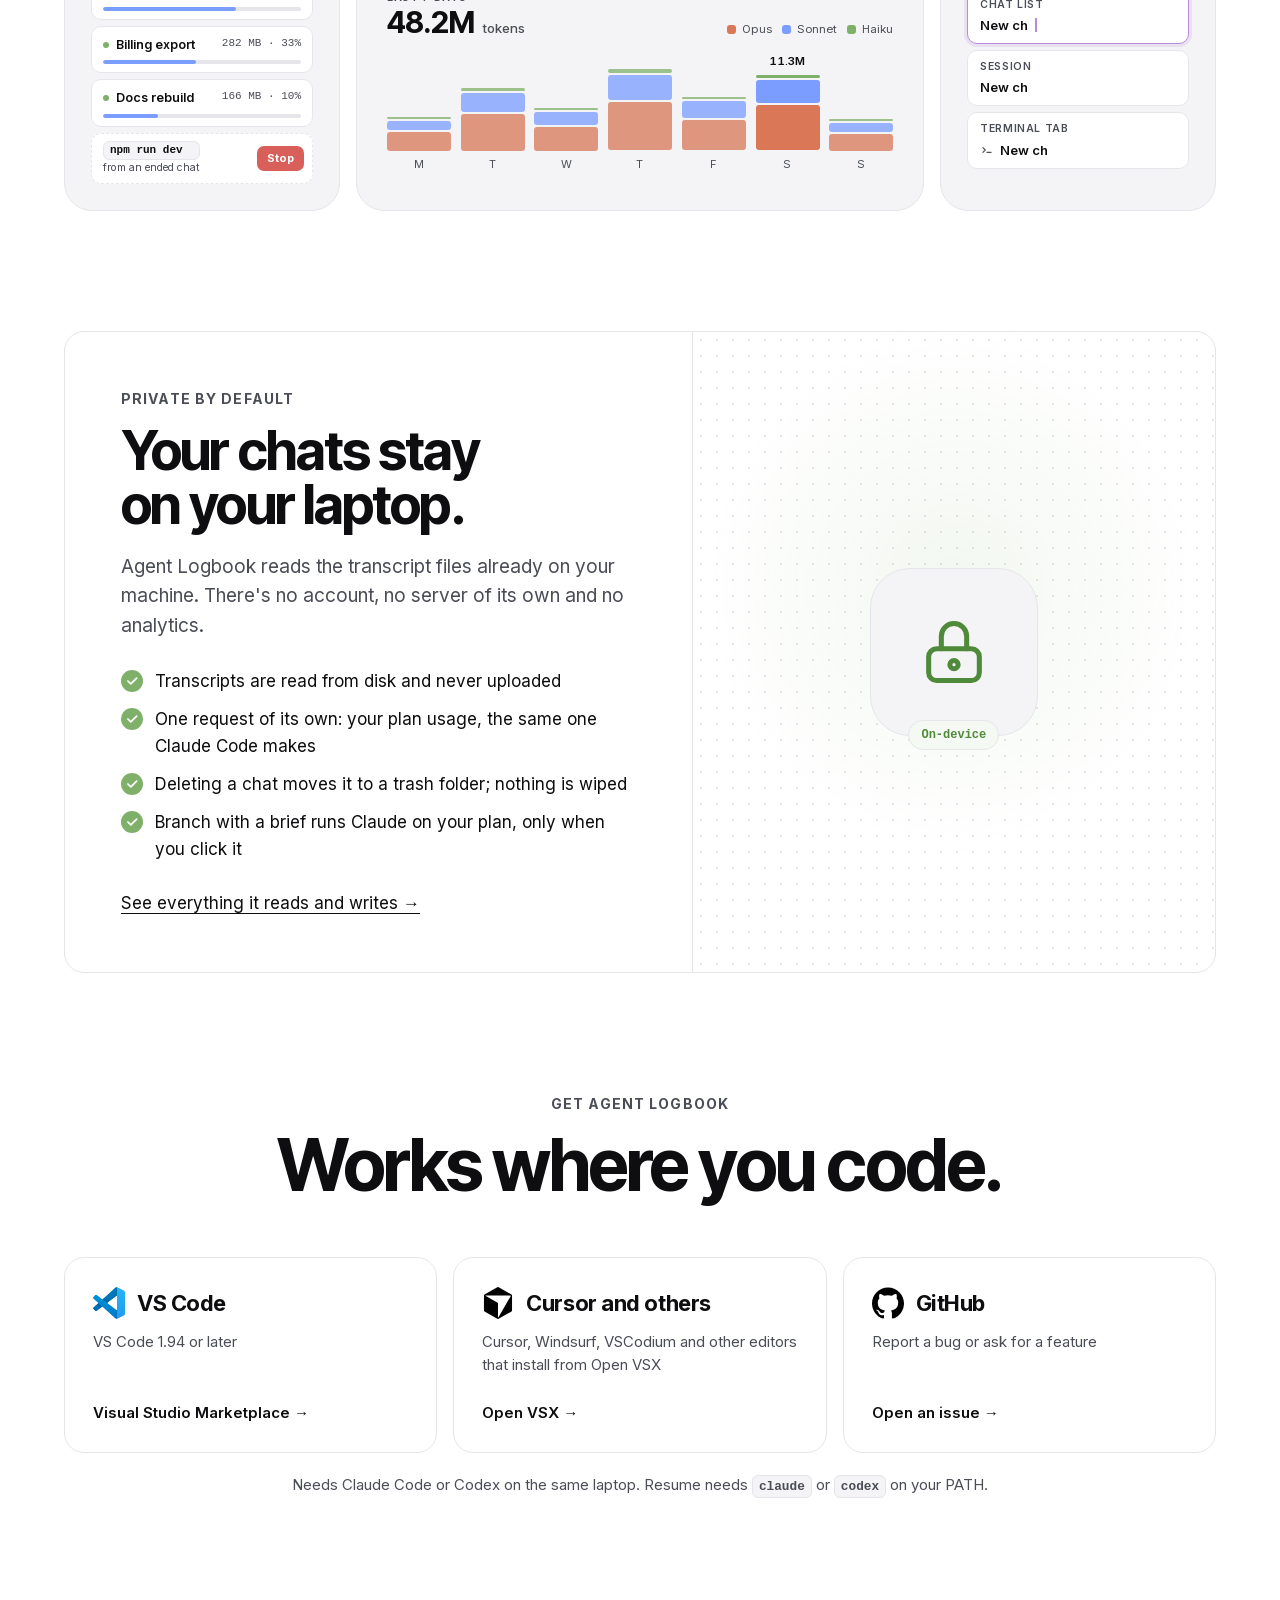
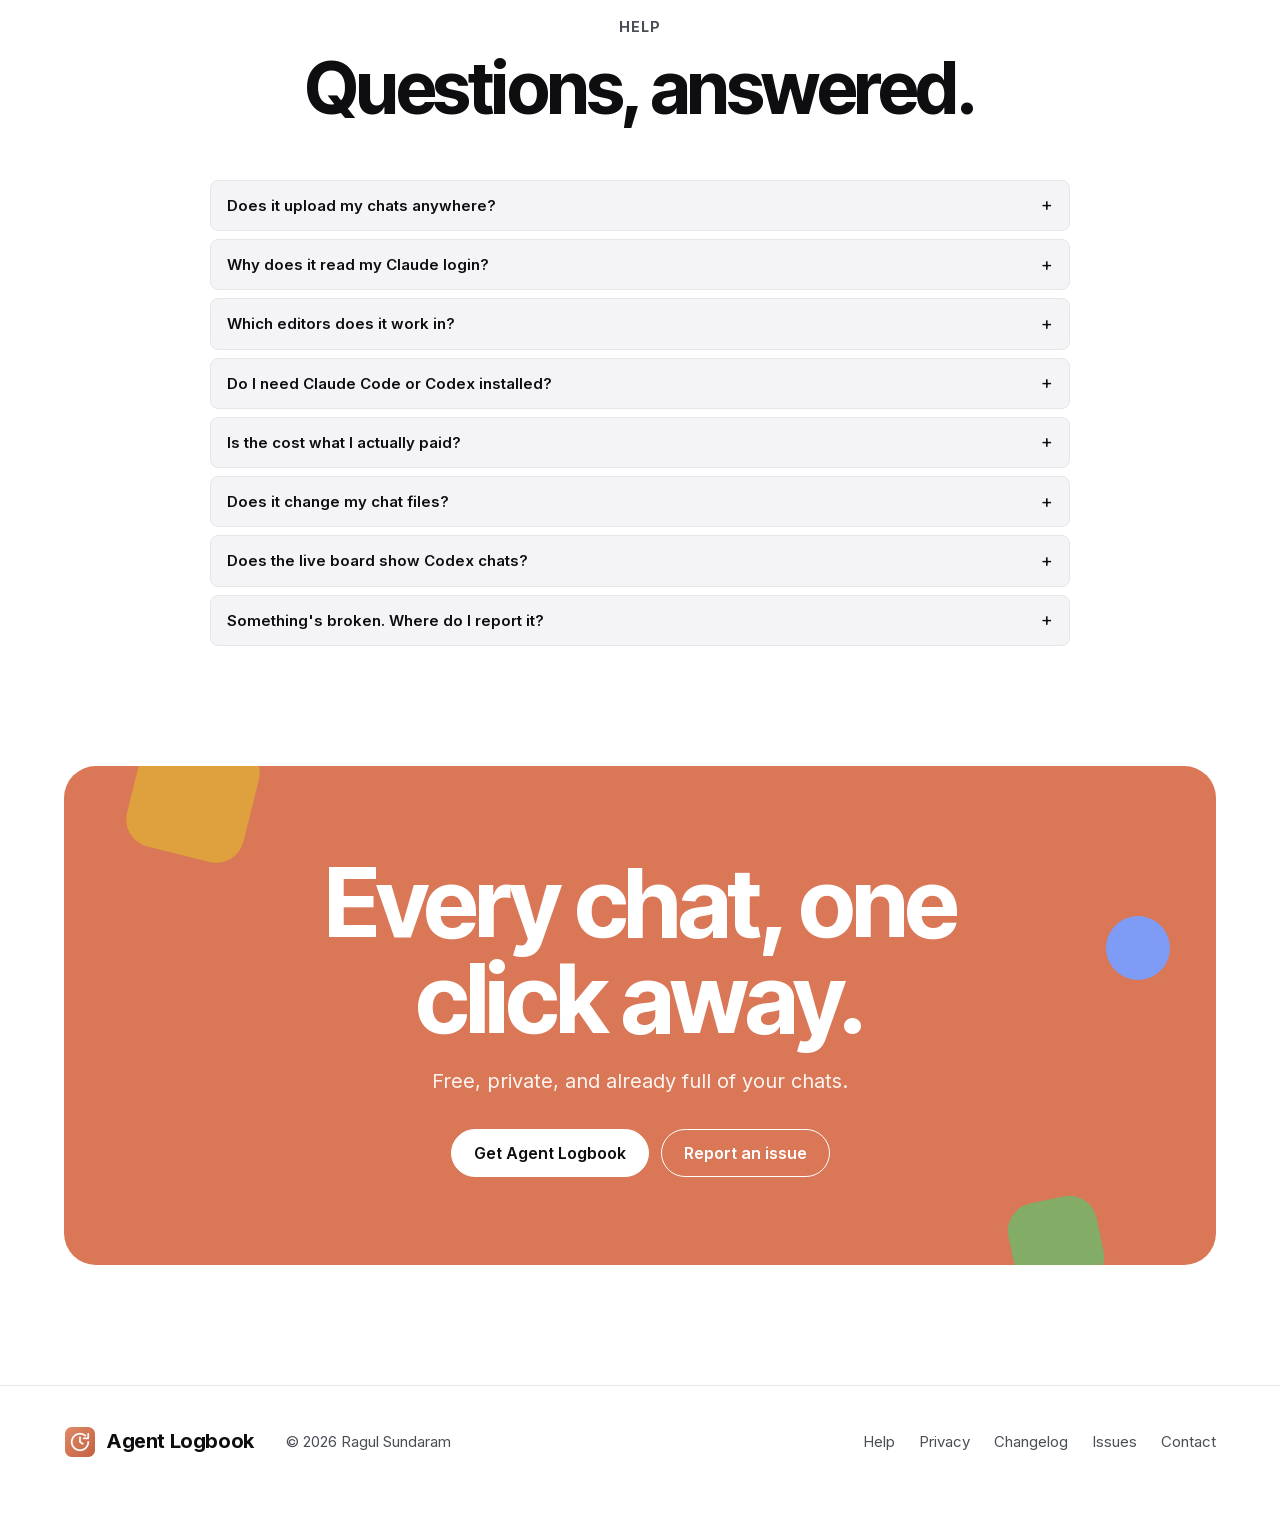
==== commit 3adcc76c: "MCP panel: animated diagram of a new chat pulling from past chats; shorter headline" ====
--- a/index.html
+++ b/index.html
@@ -263,8 +263,8 @@
       <div class="panel sage" id="agents-panel">
         <div>
           <div class="kicker">MCP server</div>
-          <h2>Your agents remember past chats.</h2>
-          <p class="lede">One click connects Claude Code and Codex to a local, read-only MCP server over your chat history, so a new chat picks up what an old one knew.</p>
+          <h2>Agents that remember.</h2>
+          <p class="lede">One click connects Claude Code and Codex to your chat history, so a new chat picks up what an old one knew.</p>
           <ul class="ticks">
             <li>Just ask: "how did I fix this last week?"</li>
             <li>Search chats, pull context, see what changed</li>
@@ -273,17 +273,22 @@
           </ul>
         </div>
         <div class="panel-art" aria-hidden="true">
-          <div class="mcp">
-            <div class="mcp-term">
-              <div class="mcp-you">How did I fix the flaky login test last week?</div>
-              <div class="mcp-tool"><svg viewBox="0 0 24 24"><circle cx="11" cy="11" r="6.4"/><path d="M15.8 15.8 20.5 20.5"/></svg>agent-logbook · search_sessions "flaky login"</div>
-              <div class="mcp-reply">Found it: <b>Fix the flaky login test</b> (Oct 15). You added <code>await cookieWritten(page)</code> in <code>auth.test.ts</code>. Apply the same fix here?</div>
-            </div>
-            <div class="mcp-log">
-              <header><svg viewBox="0 0 24 24"><path d="M12 3l7 3v5.5c0 4.4-3 8-7 9.5-4-1.5-7-5.1-7-9.5V6z"/><path d="M9 12l2 2 4-4"/></svg>Activity · every lookup logged</header>
-              <div class="mcp-row"><span>Fix payment retries</span><em>searched "flaky login" · read 1 chat</em></div>
-              <div class="mcp-row"><span>Dark mode for the docs</span><em>read the context of 1 chat</em></div>
-              <div class="mcp-row dim"><span>Crash on cold start</span><em>asked which chats changed app.ts</em></div>
+          <div class="mc">
+            <div class="mc-label">Past chats</div>
+            <div class="mc-past">
+              <div class="mc-old"><b>Move nightly jobs to a queue</b><span>billing-api · Oct 9</span></div>
+              <div class="mc-old hit"><b>Fix the flaky login test</b><span>billing-api · Oct 15</span></div>
+              <div class="mc-old"><b>Dark mode for the docs</b><span>marketing-site · Oct 18</span></div>
+            </div>
+            <div class="mc-fork"></div>
+            <div class="mc-wire top"><span class="up"></span><span class="down"></span></div>
+            <div class="mc-hub"><img src="icon.png" alt=""><b>Agent Logbook</b><span>MCP server</span></div>
+            <div class="mc-wire bottom"><span class="up"></span><span class="down"></span></div>
+            <div class="mc-chat">
+              <header><b>New chat</b><span>Claude Code</span><span class="codex">Codex</span></header>
+              <div class="mc-you">How did I fix the flaky login test?</div>
+              <div class="mc-tool"><svg viewBox="0 0 24 24"><circle cx="11" cy="11" r="6.4"/><path d="M15.8 15.8 20.5 20.5"/></svg>agent-logbook · search_sessions</div>
+              <div class="mc-reply"><small>From "Fix the flaky login test" · Oct 15</small>Wait for the cookie before reading the session: <code>await cookieWritten(page)</code></div>
             </div>
           </div>
         </div>
@@ -616,10 +621,10 @@
     }, { threshold: 0.4 }).observe(board);
   }
 
-  // The agents conversation and the quota bars play once their panel scrolls into view.
+  // The agents diagram loops while on screen; the quota bars fill once.
   const agentsPanel = document.getElementById('agents-panel');
   if (agentsPanel && !reduced) {
-    new IntersectionObserver(([e], io) => { if (e.isIntersecting) { agentsPanel.classList.add('play'); io.disconnect(); } }, { threshold: 0.4 }).observe(agentsPanel);
+    new IntersectionObserver(([e]) => agentsPanel.classList.toggle('play', e.isIntersecting), { threshold: 0.3 }).observe(agentsPanel);
   }
   const quotaPanel = document.getElementById('quota-panel');
   if (!reduced) {
--- a/site.css
+++ b/site.css
@@ -778,31 +778,53 @@
 .ticks li { display: flex; gap: 12px; align-items: flex-start; }
 .ticks li::before { content: ""; flex: none; width: 22px; height: 22px; margin-top: 2px; border-radius: 50%; background: var(--c) url("data:image/svg+xml,%3Csvg xmlns='http://www.w3.org/2000/svg' viewBox='0 0 24 24' fill='none' stroke='white' stroke-width='3' stroke-linecap='round' stroke-linejoin='round'%3E%3Cpath d='M5 12l5 5L20 7'/%3E%3C/svg%3E") center/14px no-repeat; }
 
-/* For your agents: a chat asking the logbook, and the activity log under it */
-.mcp { position: absolute; left: 48px; right: 48px; top: 56px; max-width: 480px; display: grid; gap: 14px; }
-.mcp-term { padding: 18px; border-radius: 16px; background: var(--soft); border: 1px solid var(--line); display: grid; gap: 12px; font-size: 13px; box-shadow: 0 30px 60px -30px color-mix(in srgb, var(--c) 45%, transparent); }
-.mcp-you { justify-self: end; max-width: 85%; padding: 8px 12px; border-radius: 12px 12px 4px 12px; background: var(--bg); border: 1px solid var(--line); font-weight: 600; }
-.mcp-tool { display: inline-flex; align-items: center; gap: 8px; justify-self: start; padding: 6px 10px; border-radius: 8px; background: color-mix(in srgb, var(--c) 12%, transparent); color: var(--accent-4-ink); font-size: 11.5px; font-weight: 650; font-family: var(--mono, ui-monospace, monospace); }
-.mcp-tool svg { width: 13px; height: 13px; fill: none; stroke: currentColor; stroke-width: 2; }
-.mcp-reply { max-width: 92%; padding: 10px 12px; border-radius: 12px 12px 12px 4px; background: var(--bg); border: 1px solid var(--line); color: var(--ink-2); line-height: 1.5; }
-.mcp-reply b { color: var(--ink); }
-.mcp-reply code { font-size: 11.5px; padding: 1px 5px; border-radius: 5px; background: var(--soft); border: 1px solid var(--line); color: var(--ink); }
-.mcp-log { padding: 14px 16px; border-radius: 14px; background: var(--bg); border: 1px solid var(--line); font-size: 12px; }
-.mcp-log header { display: flex; align-items: center; gap: 8px; padding-bottom: 10px; margin-bottom: 8px; border-bottom: 1px solid var(--line); font-weight: 700; font-size: 11.5px; color: var(--ink-2); letter-spacing: .02em; text-transform: uppercase; }
-.mcp-log header svg { width: 14px; height: 14px; fill: none; stroke: var(--accent-4-ink); stroke-width: 2; }
-.mcp-row { display: flex; justify-content: space-between; gap: 12px; padding: 6px 0; }
-.mcp-row span { font-weight: 600; white-space: nowrap; }
-.mcp-row em { font-style: normal; color: var(--ink-2); text-align: right; }
-.mcp-row.dim { opacity: .55; }
-/* plays like a conversation when the panel scrolls in: ask, lookup, answer, log */
-#agents-panel.play .mcp-you { animation: row-in .5s var(--ease) .1s both; }
-#agents-panel.play .mcp-tool { animation: row-in .5s var(--ease) .7s both; }
-#agents-panel.play .mcp-reply { animation: row-in .5s var(--ease) 1.4s both; }
-#agents-panel.play .mcp-log { animation: row-in .6s var(--ease) 2s both; }
-#agents-panel.play .mcp-row { animation: row-in .4s var(--ease) backwards; }
-#agents-panel.play .mcp-row:nth-of-type(1) { animation-delay: 2.2s; }
-#agents-panel.play .mcp-row:nth-of-type(2) { animation-delay: 2.35s; }
-#agents-panel.play .mcp-row:nth-of-type(3) { animation-delay: 2.5s; }
+/* MCP server: old chats at the top, the logbook in the middle, a new chat pulling an answer up out of an old one */
+.mc { position: absolute; inset: 36px 40px; margin: 0 auto; max-width: 520px; display: flex; flex-direction: column; justify-content: center; font-size: 12px; }
+.mc-label { font-size: 11px; font-weight: 700; letter-spacing: .06em; text-transform: uppercase; color: var(--ink-2); margin-bottom: 8px; }
+.mc-past { display: grid; grid-template-columns: repeat(3, minmax(0, 1fr)); gap: 10px; }
+.mc-old { min-width: 0; padding: 9px 11px; border-radius: 10px; background: var(--bg); border: 1px solid var(--line); display: grid; gap: 2px; transition: none; }
+.mc-old b, .mc-old span { overflow: hidden; text-overflow: ellipsis; white-space: nowrap; }
+.mc-old b { font-weight: 650; }
+.mc-old span { font-size: 10.5px; color: var(--ink-2); }
+.mc-fork { position: relative; height: 14px; margin: 0 16.66%; border: 1px solid var(--line); border-top: 0; border-radius: 0 0 8px 8px; }
+.mc-fork::before { content: ""; position: absolute; left: 50%; top: 0; bottom: 0; width: 1px; background: var(--line); }
+.mc-wire { position: relative; align-self: center; width: 1px; height: 26px; background: var(--line); }
+.mc-wire span { position: absolute; left: -3.5px; width: 8px; height: 8px; border-radius: 50%; background: var(--c); box-shadow: 0 0 10px var(--c); opacity: 0; }
+.mc-hub { align-self: center; display: inline-flex; align-items: center; gap: 8px; padding: 7px 14px 7px 8px; border-radius: 999px; background: var(--soft); border: 1px solid color-mix(in srgb, var(--c) 45%, var(--line)); font-size: 12.5px; }
+.mc-hub img { width: 22px; height: 22px; border-radius: 6px; }
+.mc-hub span { color: var(--ink-2); font-size: 11px; }
+.mc-chat { display: grid; gap: 8px; padding: 12px; border-radius: 14px; background: var(--soft); border: 1px solid var(--line); box-shadow: 0 30px 60px -30px color-mix(in srgb, var(--c) 45%, transparent); }
+.mc-chat header { display: flex; align-items: center; gap: 6px; padding-bottom: 8px; border-bottom: 1px solid var(--line); }
+.mc-chat header b { margin-right: auto; }
+.mc-chat header span { padding: 2px 7px; border-radius: 999px; font-size: 10.5px; font-weight: 650; color: var(--accent-1-ink); background: color-mix(in srgb, var(--accent-1) 12%, transparent); }
+.mc-chat header span.codex { color: var(--accent-3-ink); background: color-mix(in srgb, var(--accent-3) 12%, transparent); }
+.mc-you { justify-self: end; padding: 7px 11px; border-radius: 11px 11px 3px 11px; background: var(--bg); border: 1px solid var(--line); font-weight: 600; }
+.mc-tool { justify-self: start; display: inline-flex; align-items: center; gap: 6px; padding: 4px 9px; border-radius: 7px; background: color-mix(in srgb, var(--c) 12%, transparent); color: var(--accent-4-ink); font: 650 11px/1.4 var(--mono, ui-monospace, monospace); }
+.mc-tool svg { width: 12px; height: 12px; fill: none; stroke: currentColor; stroke-width: 2; }
+.mc-reply { justify-self: start; max-width: 94%; padding: 8px 11px; border-radius: 11px 11px 11px 3px; background: var(--bg); border: 1px solid color-mix(in srgb, var(--c) 40%, var(--line)); color: var(--ink-2); line-height: 1.5; }
+.mc-reply small { display: block; font-size: 10.5px; font-weight: 700; color: var(--accent-4-ink); }
+.mc-reply code { font-size: 11px; padding: 1px 5px; border-radius: 5px; background: var(--soft); border: 1px solid var(--line); color: var(--ink); }
+
+/* one 8s loop while on screen: ask, the request climbs to the logbook and on to the old chat,
+   the answer comes back down into the new chat */
+#agents-panel.play .mc-you { animation: mc-ask 8s var(--ease) infinite; }
+#agents-panel.play .mc-tool { animation: mc-tool 8s var(--ease) infinite; }
+#agents-panel.play .mc-reply { animation: mc-reply 8s var(--ease) infinite; }
+#agents-panel.play .mc-wire.bottom .up { animation: mc-up-a 8s linear infinite; }
+#agents-panel.play .mc-wire.top .up { animation: mc-up-b 8s linear infinite; }
+#agents-panel.play .mc-wire.top .down { animation: mc-down-a 8s linear infinite; }
+#agents-panel.play .mc-wire.bottom .down { animation: mc-down-b 8s linear infinite; }
+#agents-panel.play .mc-hub { animation: mc-hub 8s ease infinite; }
+#agents-panel.play .mc-old.hit { animation: mc-hit 8s ease infinite; }
+@keyframes mc-ask { 0% { opacity: 0; transform: translateY(6px); } 6%, 90% { opacity: 1; transform: none; } 97%, 100% { opacity: 0; } }
+@keyframes mc-tool { 0%, 12% { opacity: 0; transform: translateY(6px); } 18%, 90% { opacity: 1; transform: none; } 97%, 100% { opacity: 0; } }
+@keyframes mc-reply { 0%, 72% { opacity: 0; transform: translateY(6px); } 78%, 90% { opacity: 1; transform: none; } 97%, 100% { opacity: 0; } }
+@keyframes mc-up-a { 0%, 18% { top: 100%; opacity: 0; } 20% { opacity: 1; } 28% { top: -4px; opacity: 1; } 30%, 100% { top: -4px; opacity: 0; } }
+@keyframes mc-up-b { 0%, 34% { top: 100%; opacity: 0; } 36% { opacity: 1; } 44% { top: -4px; opacity: 1; } 46%, 100% { top: -4px; opacity: 0; } }
+@keyframes mc-down-a { 0%, 56% { top: -4px; opacity: 0; } 58% { opacity: 1; } 64% { top: 100%; opacity: 1; } 66%, 100% { top: 100%; opacity: 0; } }
+@keyframes mc-down-b { 0%, 64% { top: -4px; opacity: 0; } 66% { opacity: 1; } 72% { top: 100%; opacity: 1; } 74%, 100% { top: 100%; opacity: 0; } }
+@keyframes mc-hub { 0%, 26%, 74%, 100% { box-shadow: none; } 30%, 66% { box-shadow: 0 0 0 4px color-mix(in srgb, var(--c) 22%, transparent), 0 0 24px color-mix(in srgb, var(--c) 35%, transparent); } }
+@keyframes mc-hit { 0%, 42%, 70%, 100% { border-color: var(--line); background: var(--bg); } 46%, 62% { border-color: var(--c); background: color-mix(in srgb, var(--c) 10%, var(--bg)); } }
 
 /* Live chats board: a card per running chat; the newest message rises to the top */
 /* Inset on both sides so the second column fits whatever width the panel art gets */
@@ -1183,7 +1205,10 @@
   .panel-art { order: 1; border-block: 1px solid var(--line); }
   .panel-art { min-height: 400px; }
   .board { left: 24px; right: 24px; top: 32px; }
-  .mcp { left: 24px; right: 24px; top: 32px; }
+  .mc { inset: 28px 20px; }
+  .mc-past { gap: 6px; }
+  .mc-old { padding: 8px 9px; }
+  .mc-old b { white-space: normal; display: -webkit-box; -webkit-line-clamp: 2; -webkit-box-orient: vertical; font-size: 11.5px; line-height: 1.3; }
   #agents .panel-art { min-height: 440px; }
   .quota { left: 24px; top: 40px; }
   .q-status { left: 24px; }
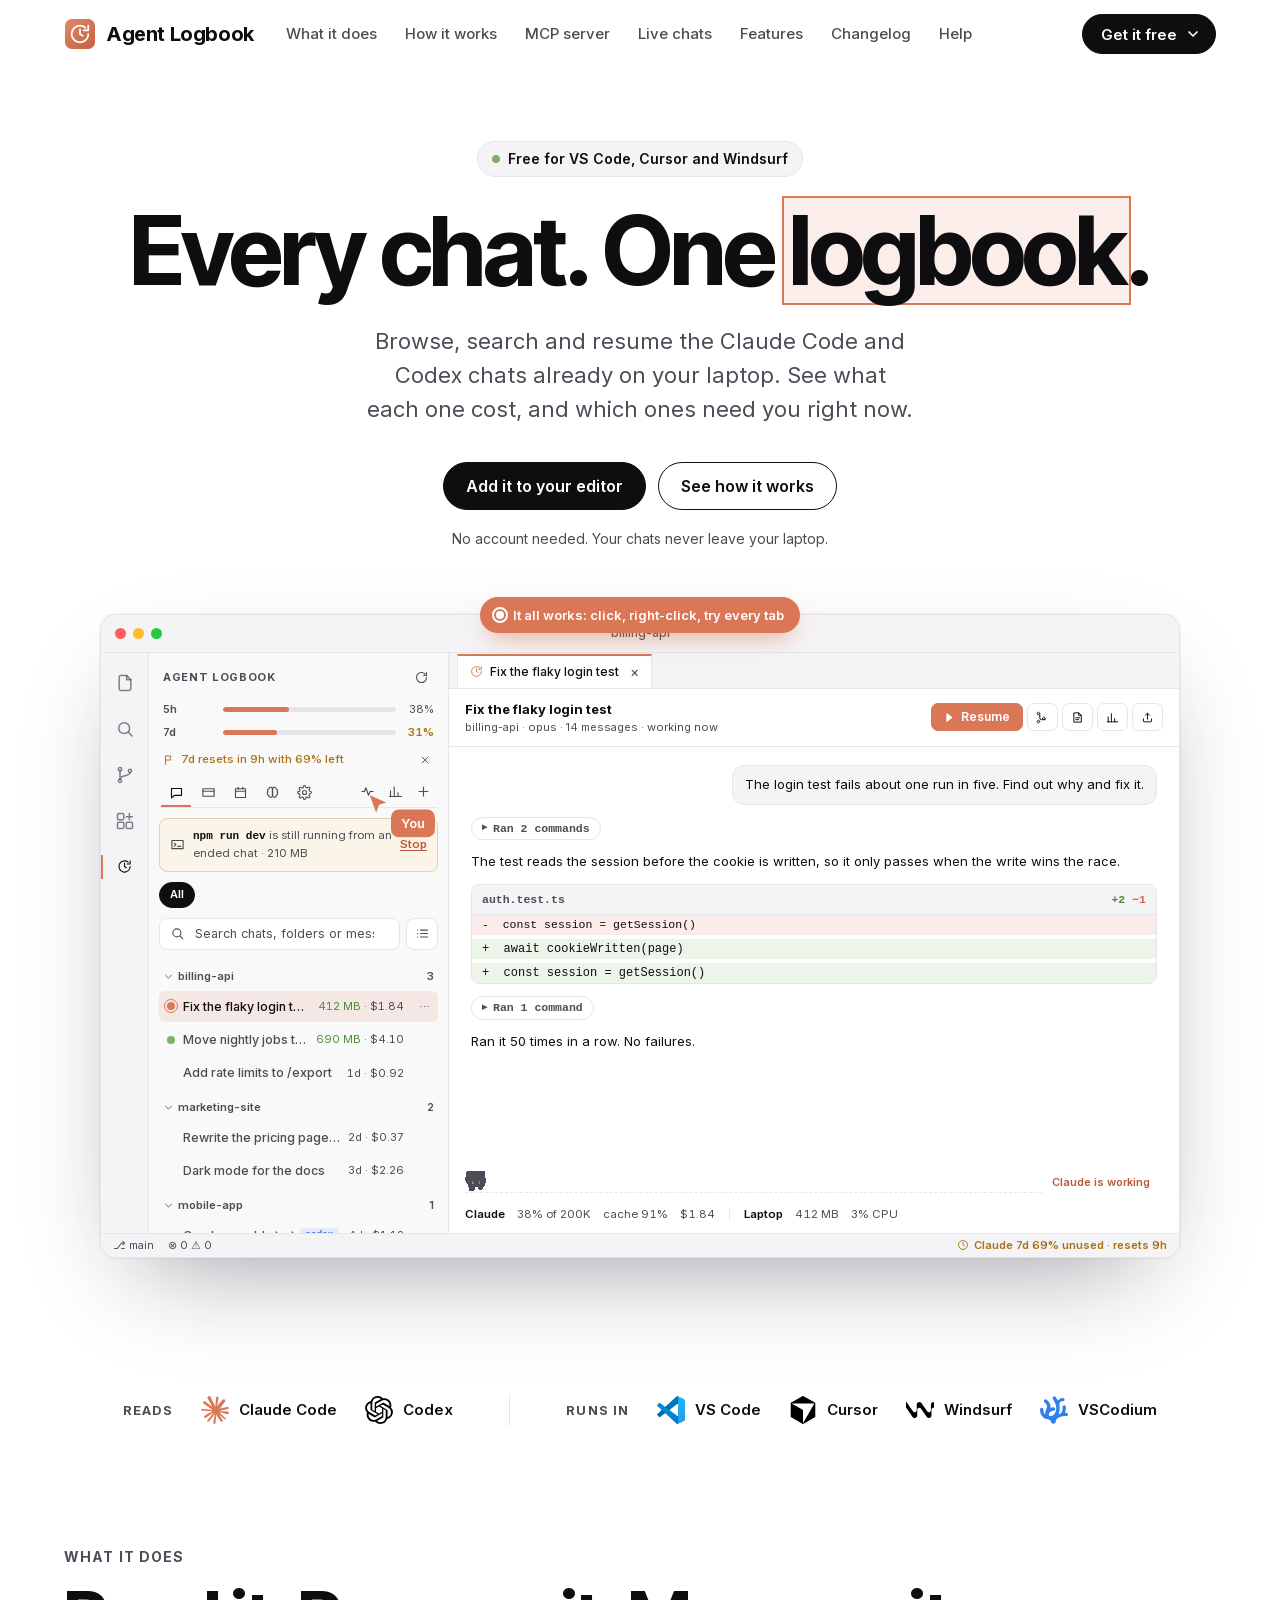
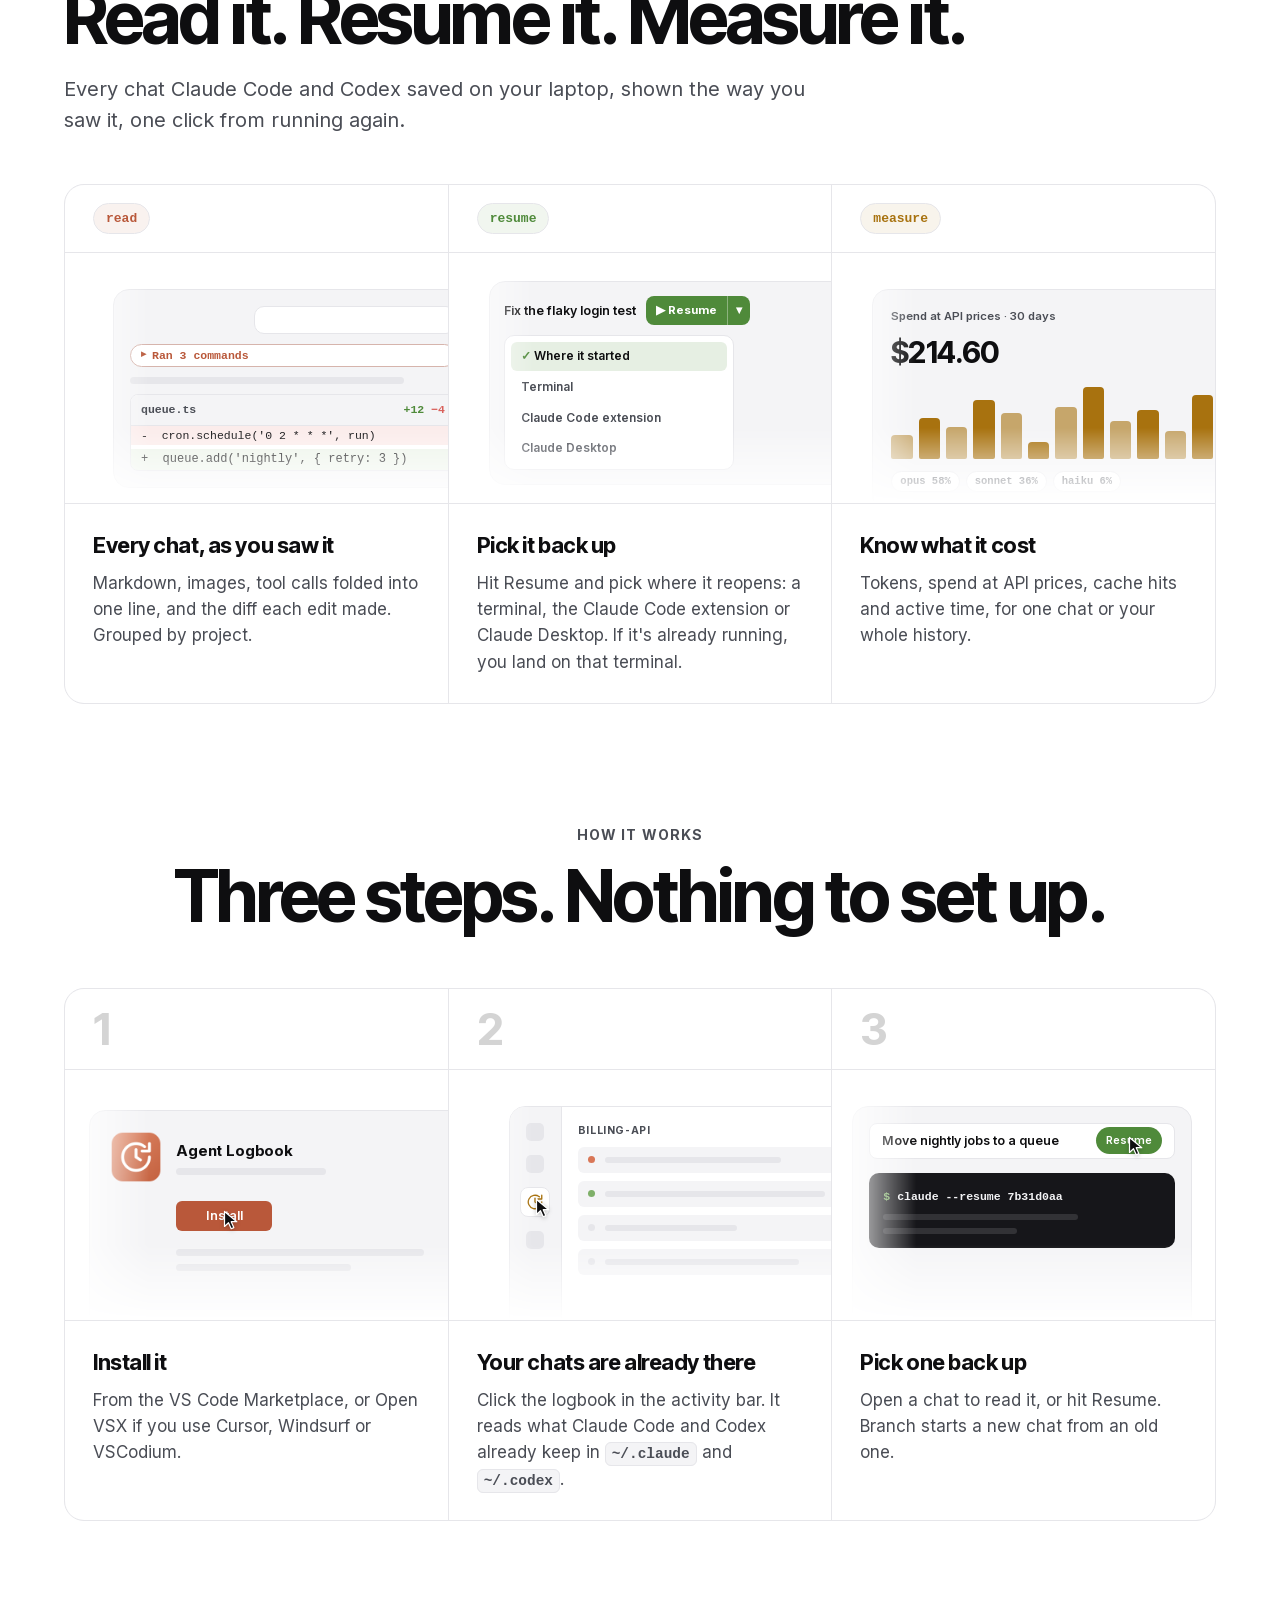
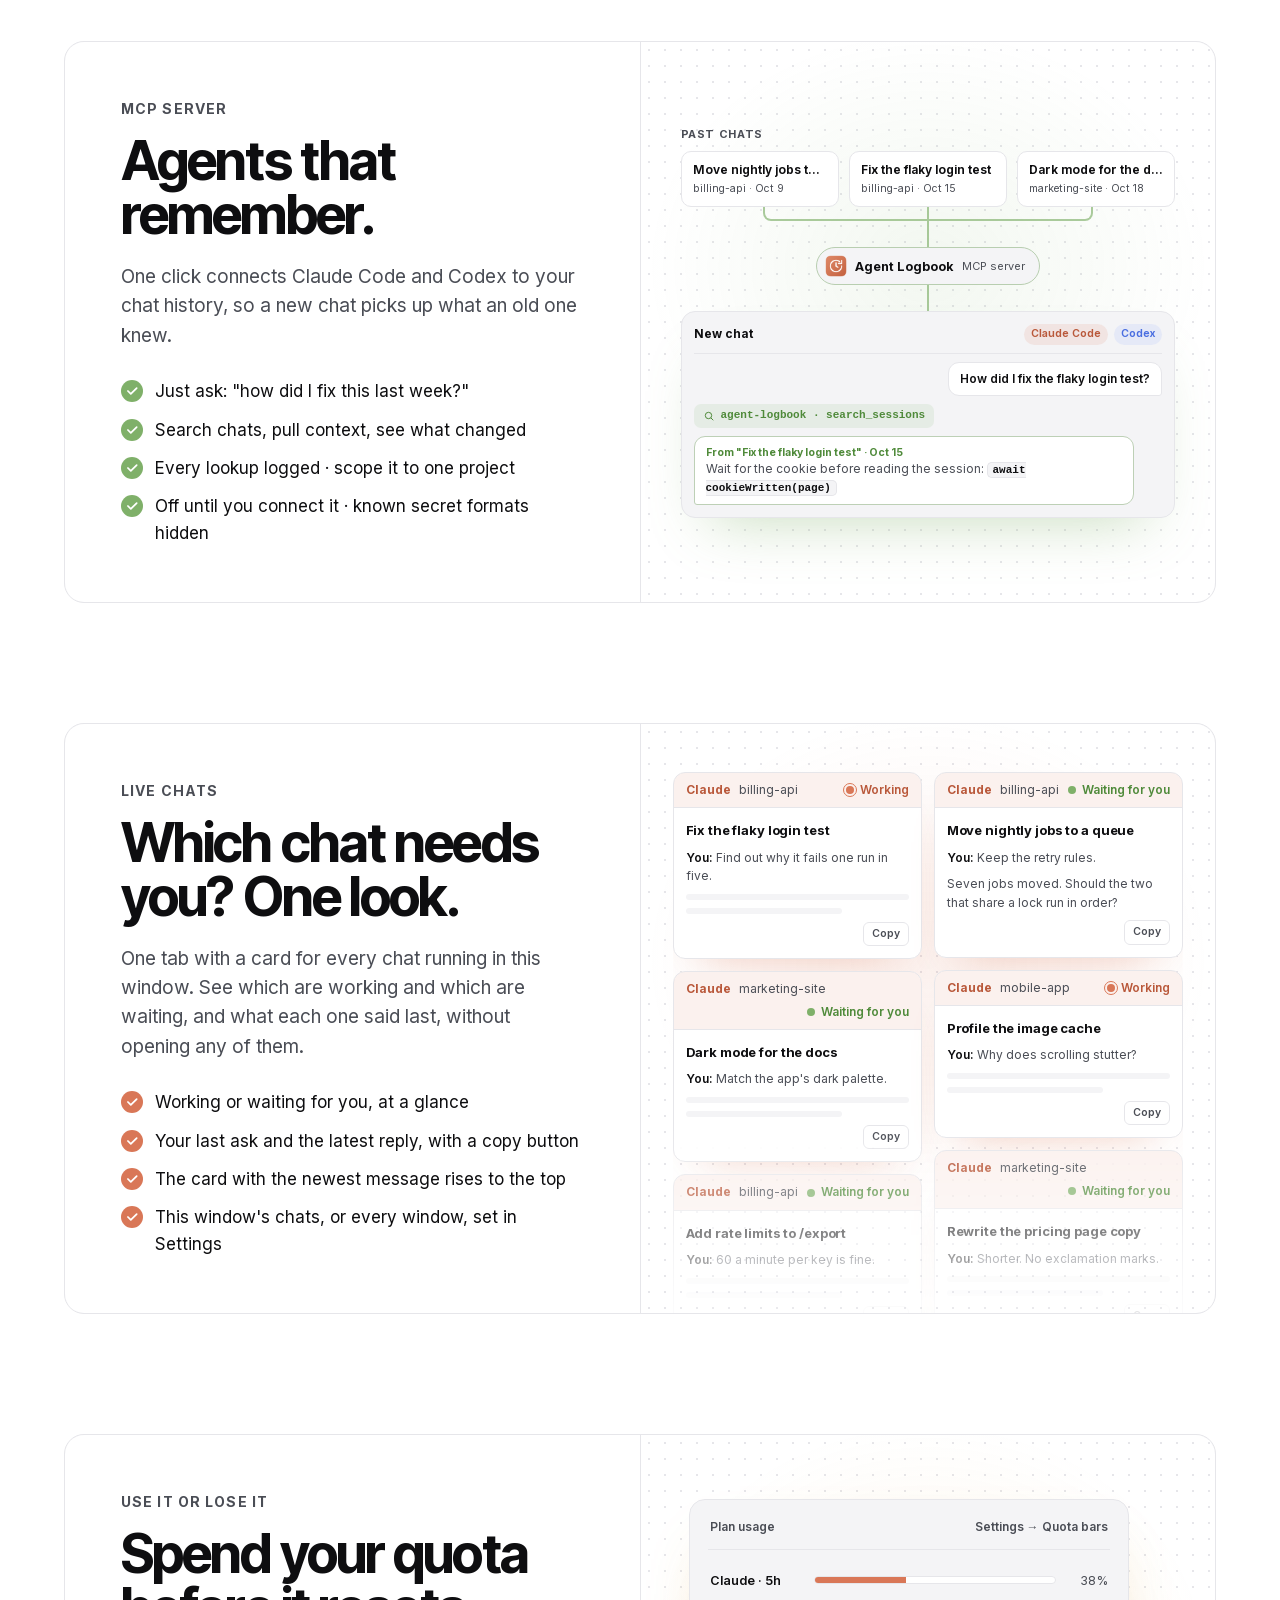
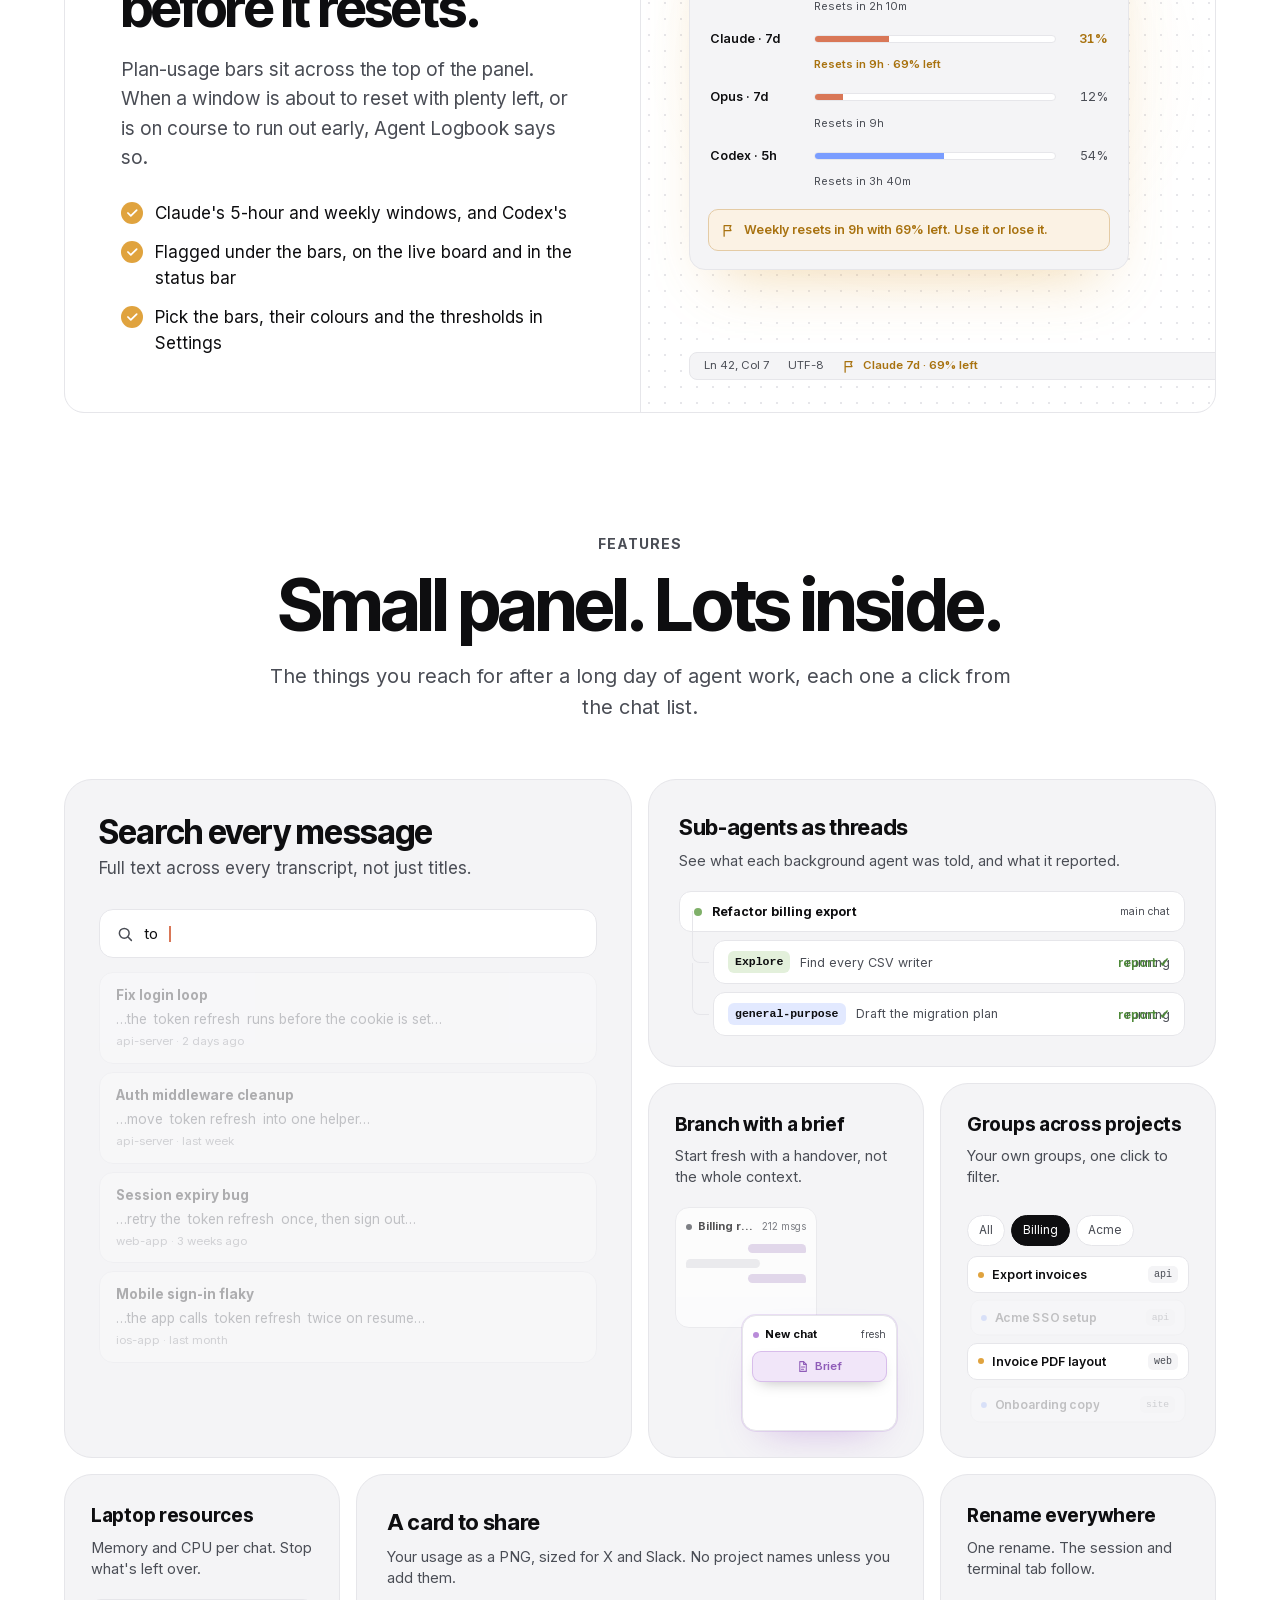
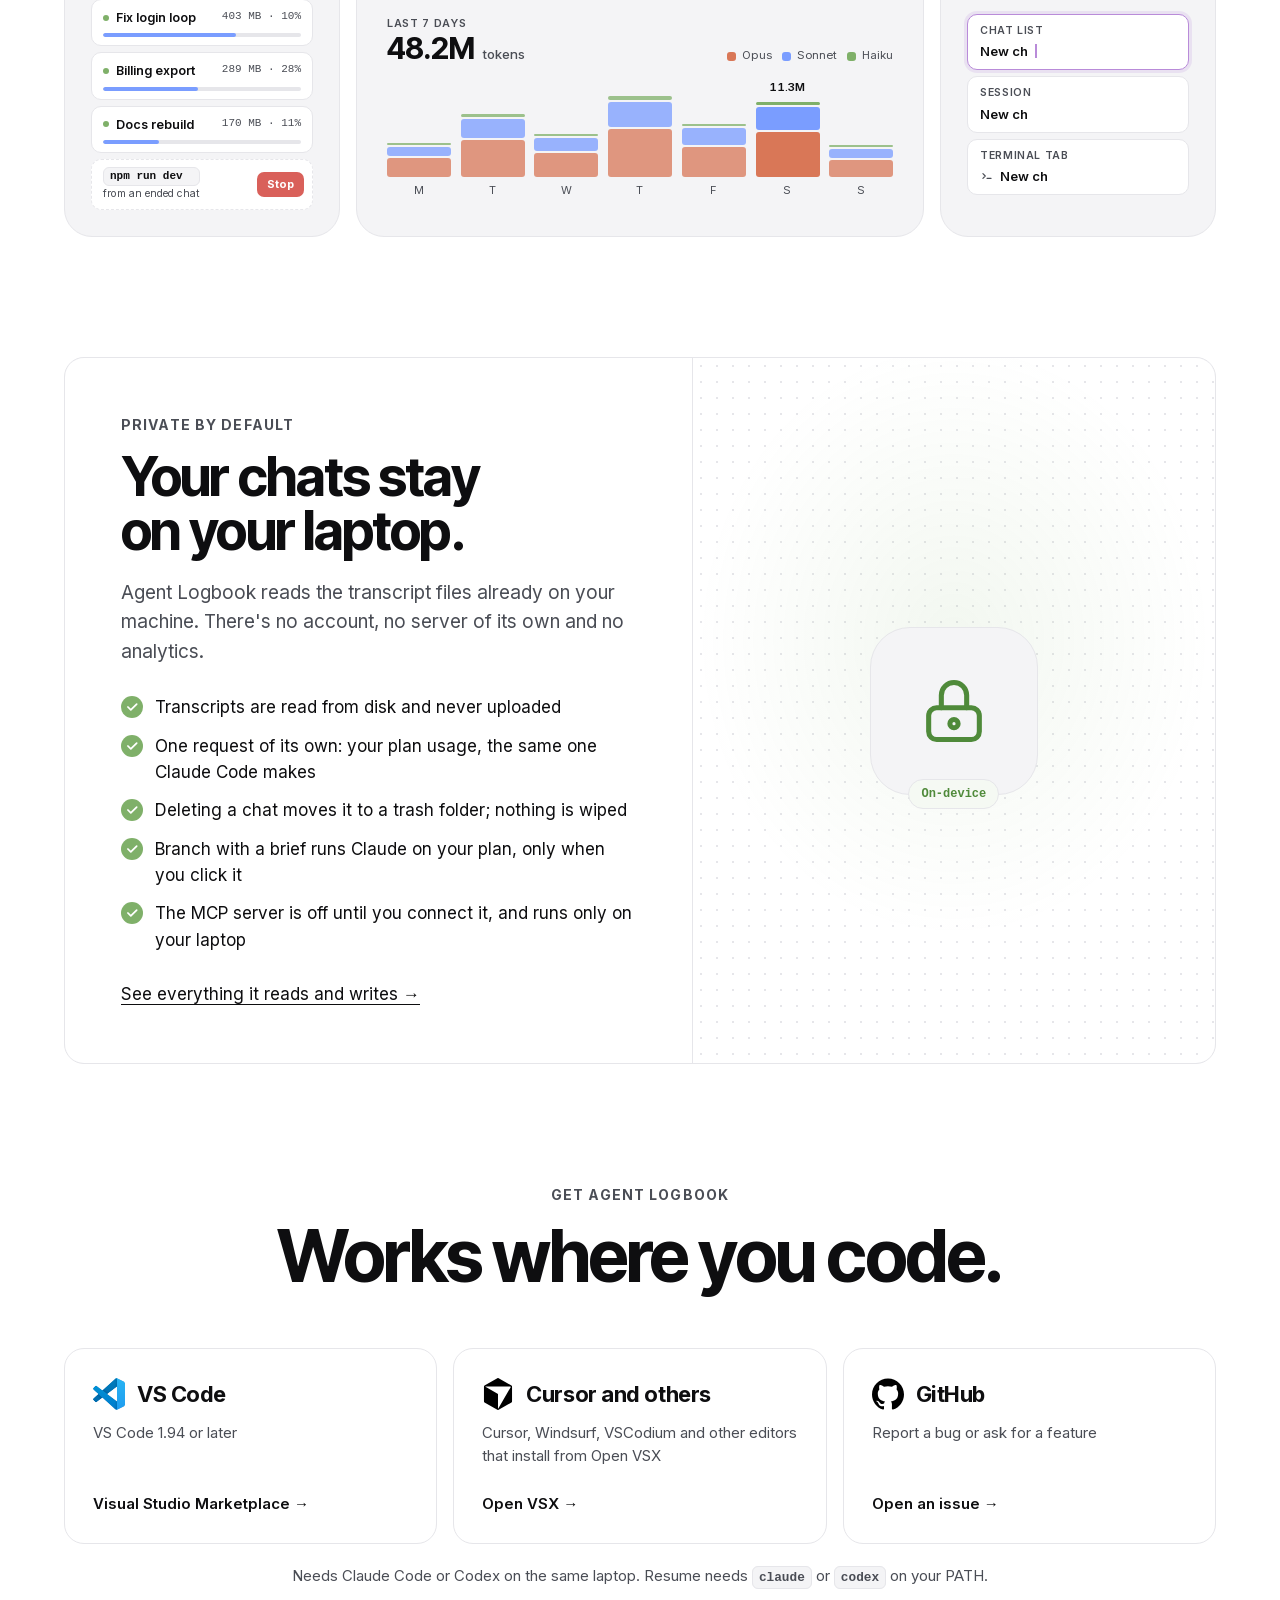
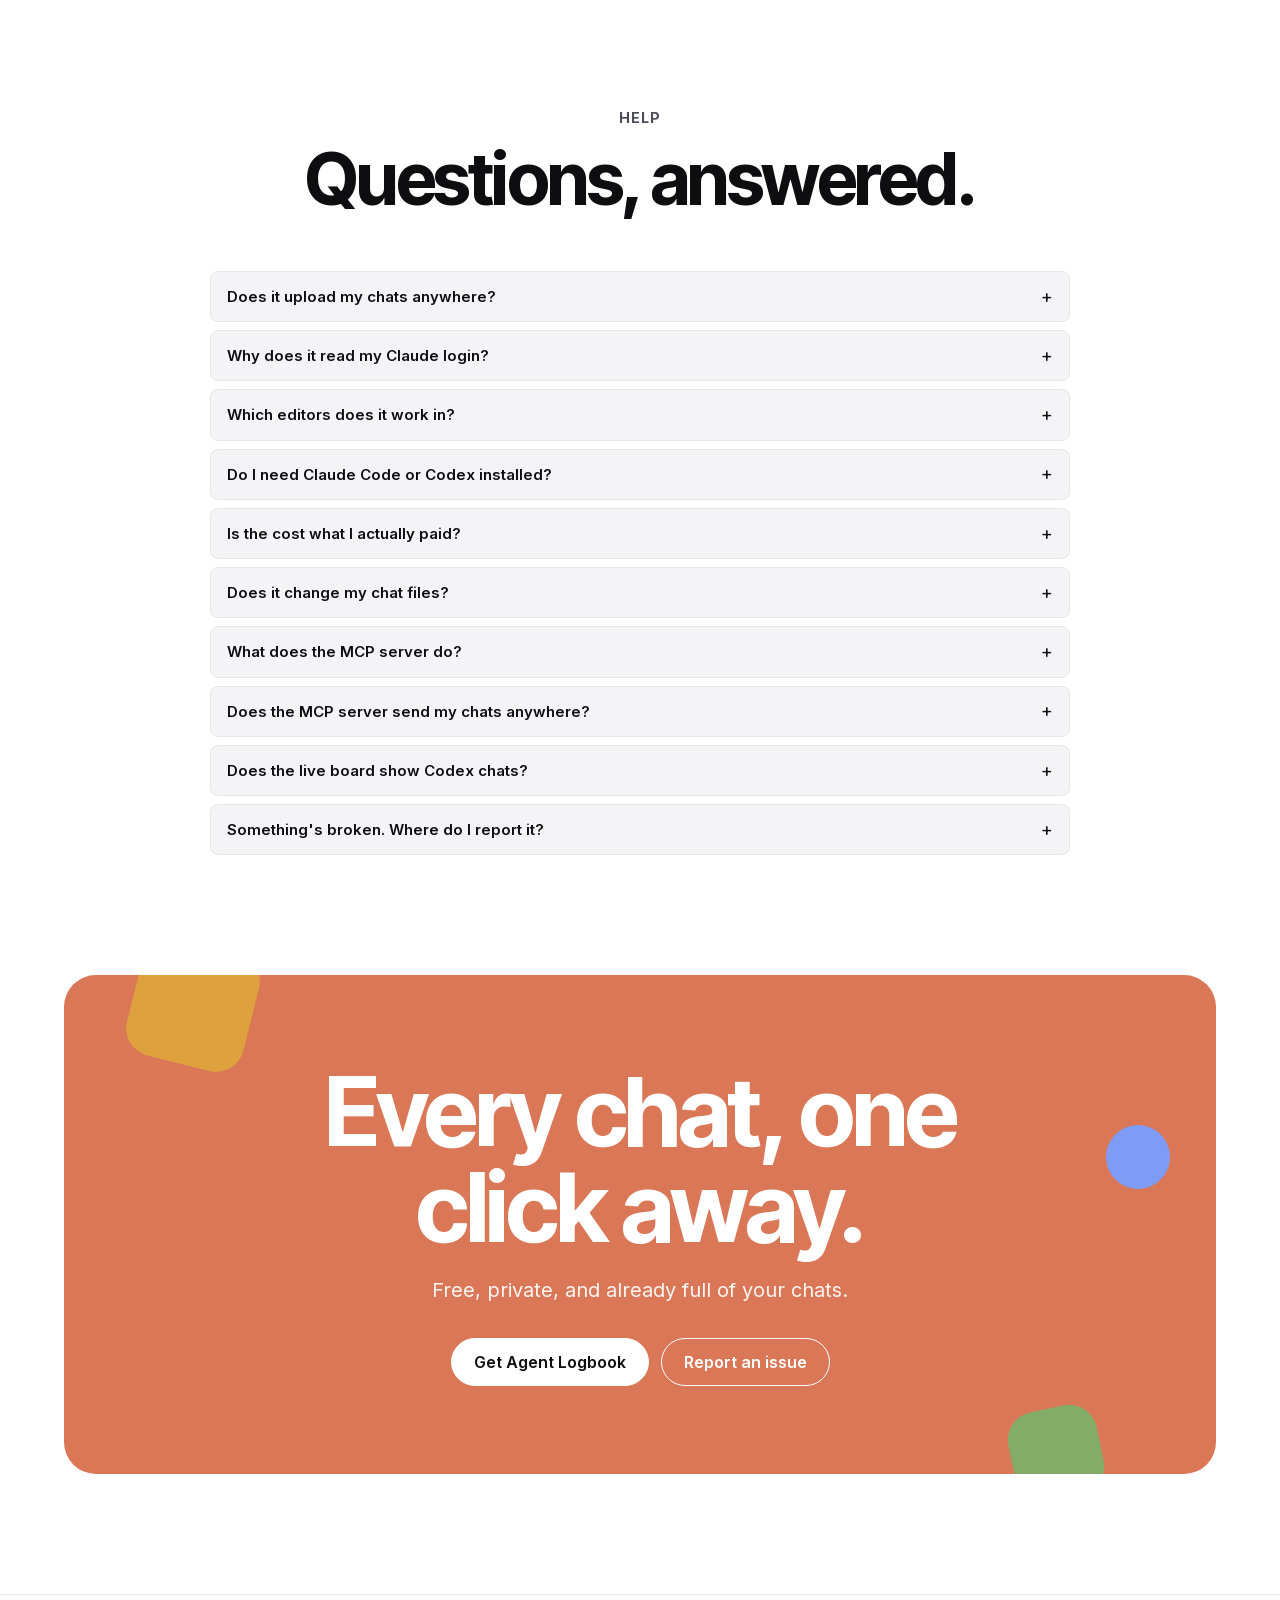
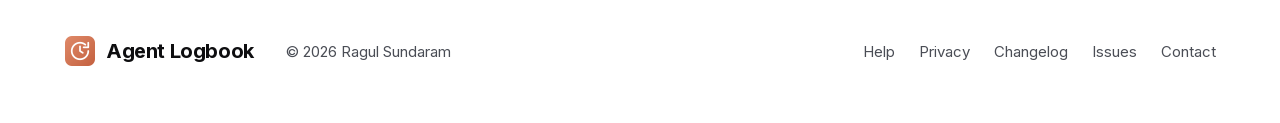
==== commit bb177ddf: "MCP server in the FAQ and privacy page" ====
--- a/index.html
+++ b/index.html
@@ -269,7 +269,7 @@
             <li>Just ask: "how did I fix this last week?"</li>
             <li>Search chats, pull context, see what changed</li>
             <li>Every lookup logged · scope it to one project</li>
-            <li>Secrets redacted, nothing leaves your machine</li>
+            <li>Off until you connect it · known secret formats hidden</li>
           </ul>
         </div>
         <div class="panel-art" aria-hidden="true">
@@ -472,6 +472,7 @@
             <li>One request of its own: your plan usage, the same one Claude Code makes</li>
             <li>Deleting a chat moves it to a trash folder; nothing is wiped</li>
             <li>Branch with a brief runs Claude on your plan, only when you click it</li>
+            <li>The MCP server is off until you connect it, and runs only on your laptop</li>
           </ul>
           <p class="more"><a href="privacy">See everything it reads and writes →</a></p>
         </div>
@@ -545,6 +546,14 @@
         <details>
           <summary>Does it change my chat files?</summary>
           <div class="answer"><p>Only in two ways, both on purpose. Renaming a Claude chat adds a title line to its transcript, which is how Claude Code reads the new name. Deleting a chat moves the file to <code>~/.claude/trashed-sessions</code> instead of wiping it. Everything else it writes is its own cache and settings. <a href="privacy">The full list is here.</a></p></div>
+        </details>
+        <details>
+          <summary>What does the MCP server do?</summary>
+          <div class="answer"><p>It lets Claude Code and Codex look things up in your past chats. Turn it on in the Agents tab and a new chat can list your recent chats, search what was said, pull one chat's context to carry on its work, see what a chat changed, and find which chats changed a file. A skill is added for Claude Code, so you can just ask ("how did I fix this last week?") without naming a tool.</p><p>It's off until you connect it, it can only read, and every lookup is logged in the Agents tab: which chat asked and what it read. Disconnect any time from the same place.</p></div>
+        </details>
+        <details>
+          <summary>Does the MCP server send my chats anywhere?</summary>
+          <div class="answer"><p>The server itself doesn't: your agent starts it on your laptop, it talks to the agent directly and never goes online. But what an agent reads becomes part of that agent's conversation, and the agent sends its conversation to its model provider, as it does with everything else you show it. So text from an old chat reaches Anthropic or OpenAI only when an agent looks it up.</p><p>To keep that small, "This project only" (on by default) limits an agent to chats from the folder it was started in, and known secret formats such as API keys, tokens and passwords are hidden before anything is returned. Hiding works by pattern, so a secret in an unusual format can still get through. <a href="privacy#mcp">More on the privacy page.</a></p></div>
         </details>
         <details>
           <summary>Does the live board show Codex chats?</summary>
--- a/site.css
+++ b/site.css
@@ -786,10 +786,10 @@
 .mc-old b, .mc-old span { overflow: hidden; text-overflow: ellipsis; white-space: nowrap; }
 .mc-old b { font-weight: 650; }
 .mc-old span { font-size: 10.5px; color: var(--ink-2); }
-.mc-fork { position: relative; height: 14px; margin: 0 16.66%; border: 1px solid var(--line); border-top: 0; border-radius: 0 0 8px 8px; }
-.mc-fork::before { content: ""; position: absolute; left: 50%; top: 0; bottom: 0; width: 1px; background: var(--line); }
-.mc-wire { position: relative; align-self: center; width: 1px; height: 26px; background: var(--line); }
-.mc-wire span { position: absolute; left: -3.5px; width: 8px; height: 8px; border-radius: 50%; background: var(--c); box-shadow: 0 0 10px var(--c); opacity: 0; }
+.mc-fork { --wire: color-mix(in srgb, var(--c) 65%, transparent); position: relative; height: 14px; margin: 0 16.66%; border: 2px solid var(--wire); border-top: 0; border-radius: 0 0 8px 8px; }
+.mc-fork::before { content: ""; position: absolute; left: calc(50% - 1px); top: 0; bottom: 0; width: 2px; background: var(--wire); }
+.mc-wire { position: relative; align-self: center; width: 2px; height: 26px; background: color-mix(in srgb, var(--c) 65%, transparent); }
+.mc-wire span { position: absolute; left: -3px; width: 8px; height: 8px; border-radius: 50%; background: var(--c); box-shadow: 0 0 10px var(--c); opacity: 0; }
 .mc-hub { align-self: center; display: inline-flex; align-items: center; gap: 8px; padding: 7px 14px 7px 8px; border-radius: 999px; background: var(--soft); border: 1px solid color-mix(in srgb, var(--c) 45%, var(--line)); font-size: 12.5px; }
 .mc-hub img { width: 22px; height: 22px; border-radius: 6px; }
 .mc-hub span { color: var(--ink-2); font-size: 11px; }
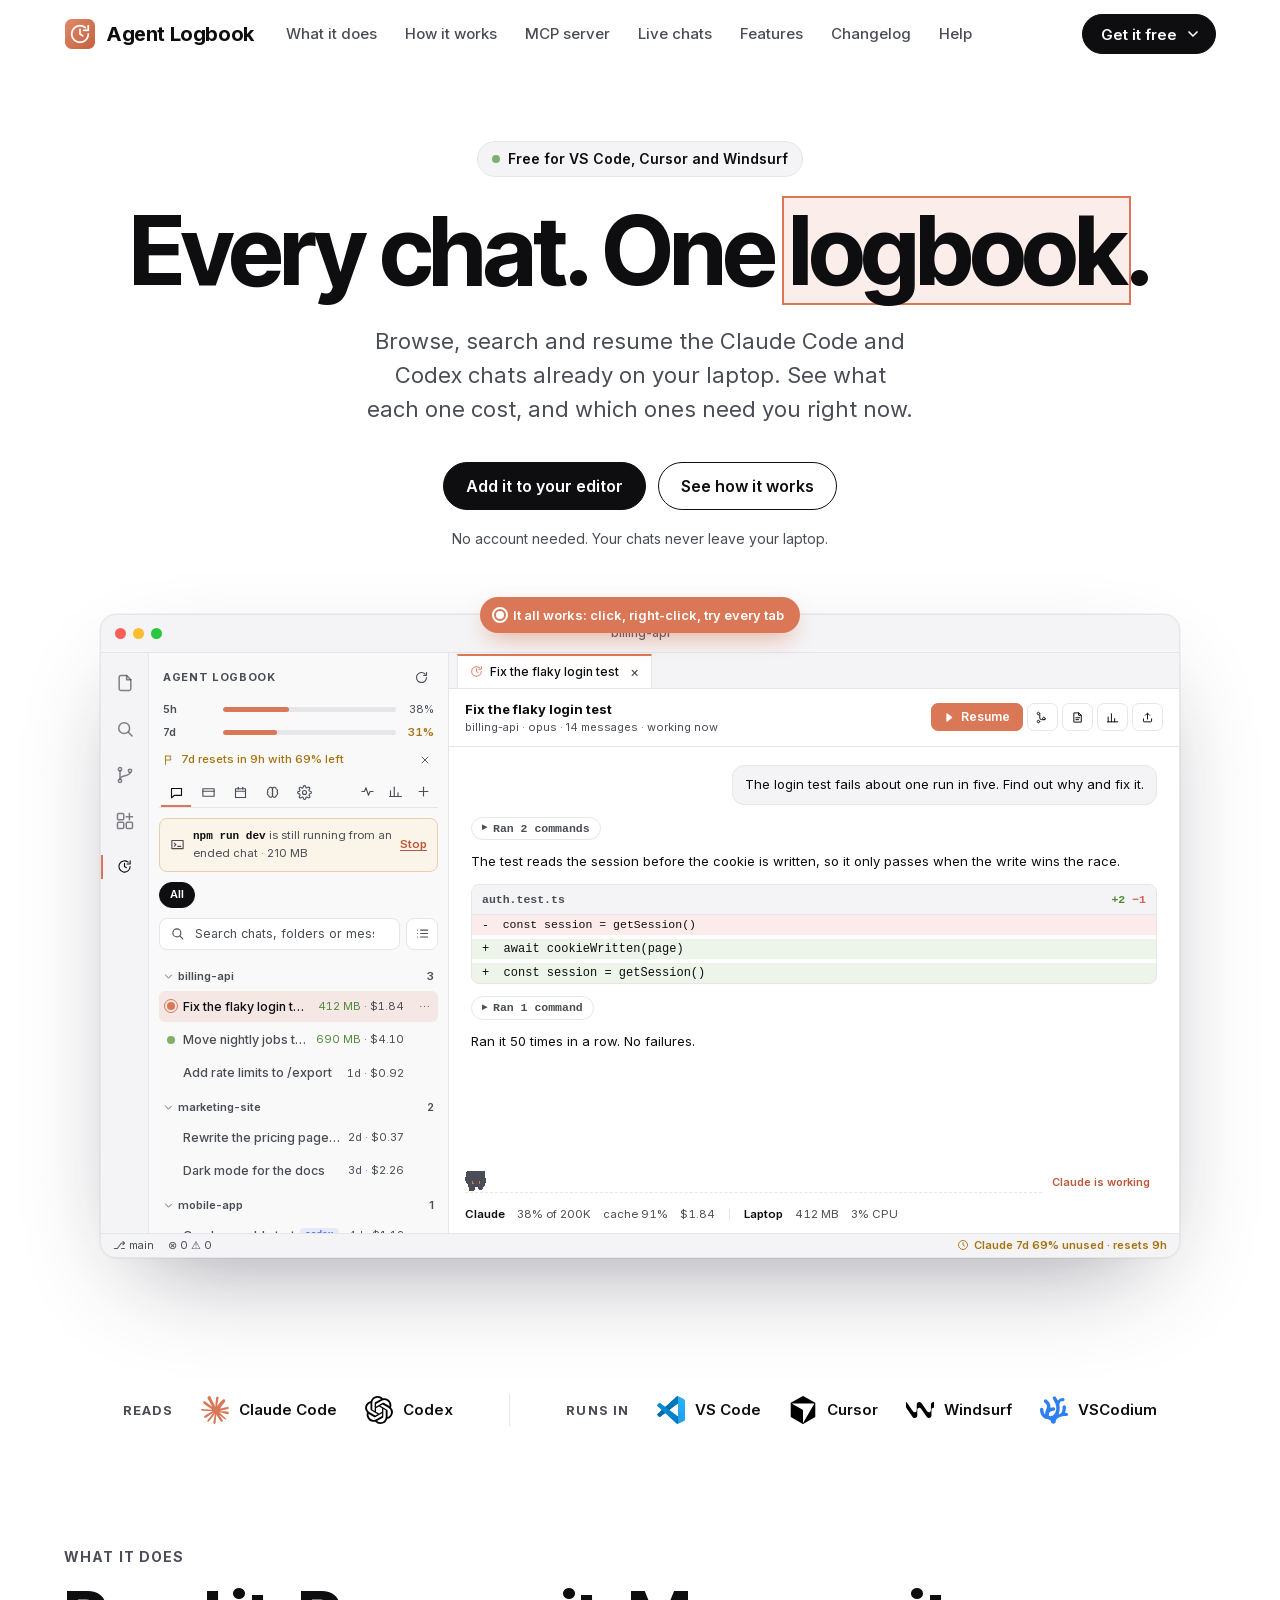
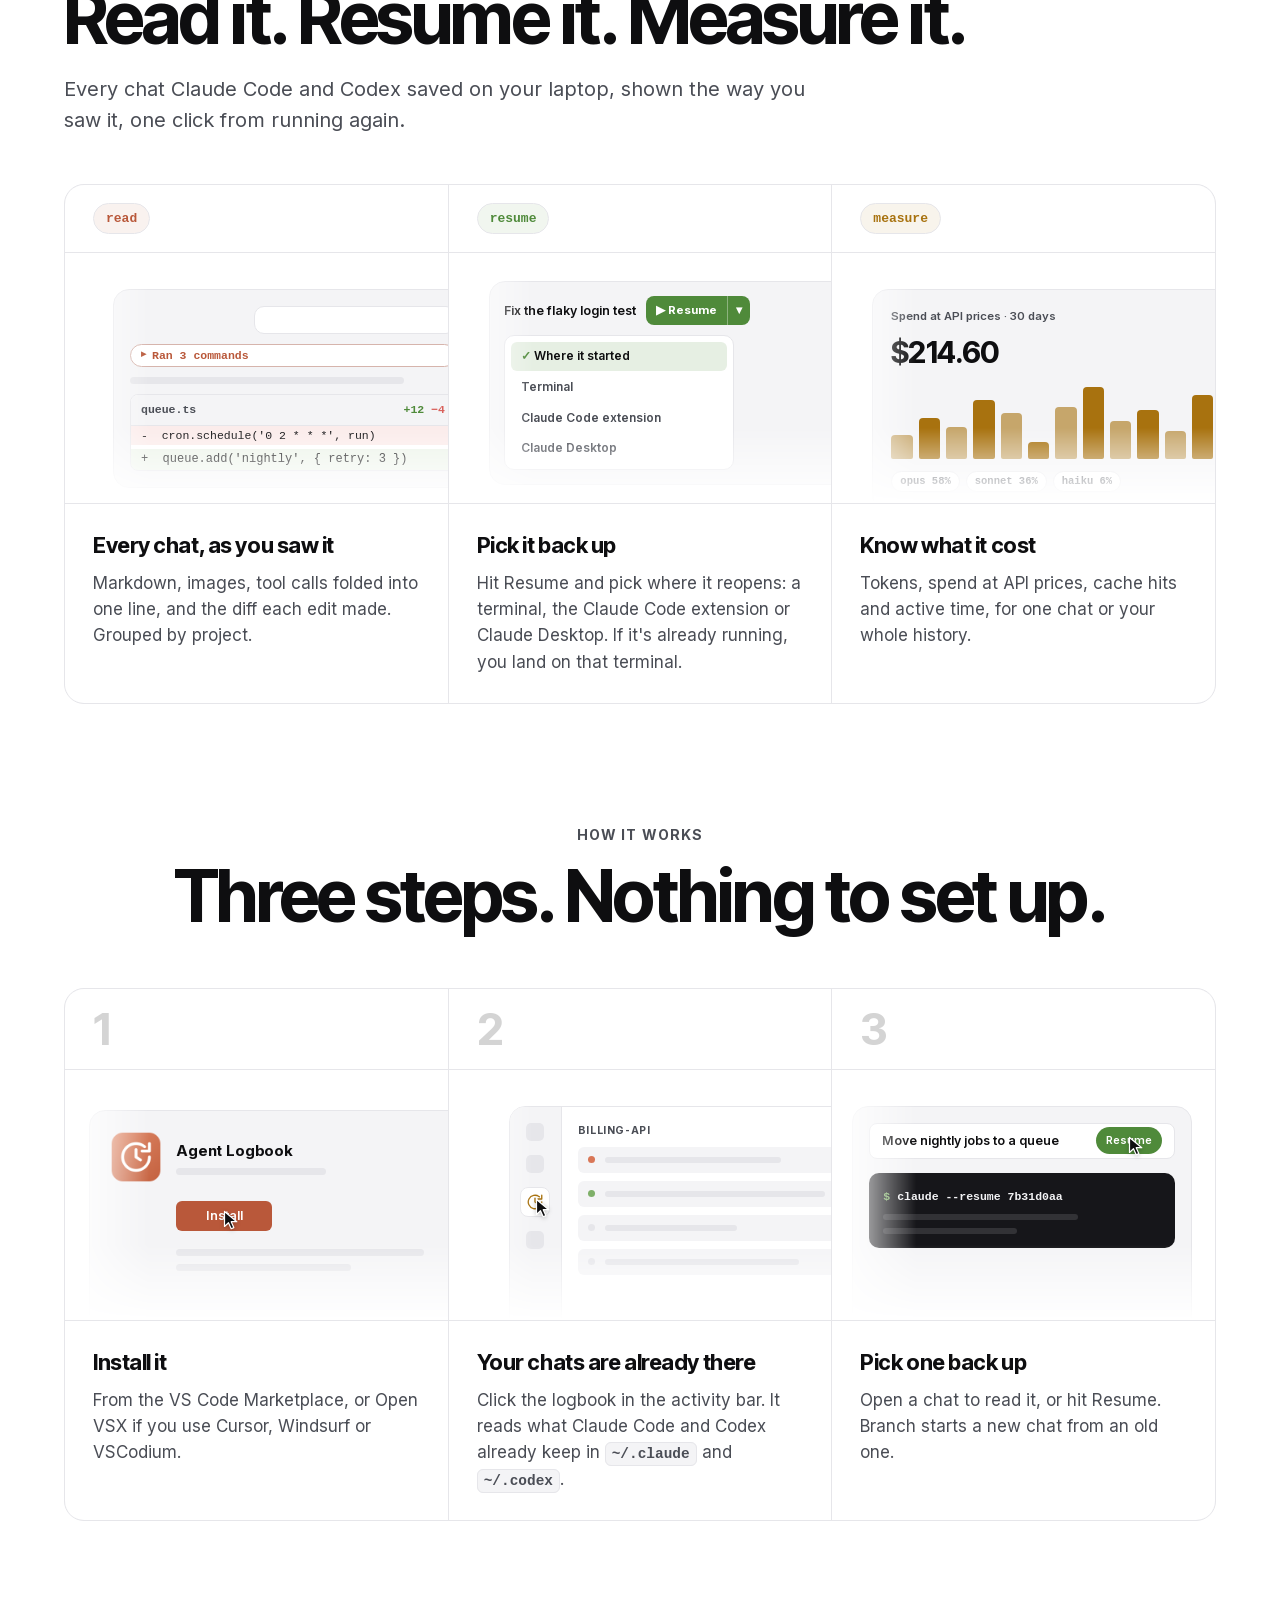
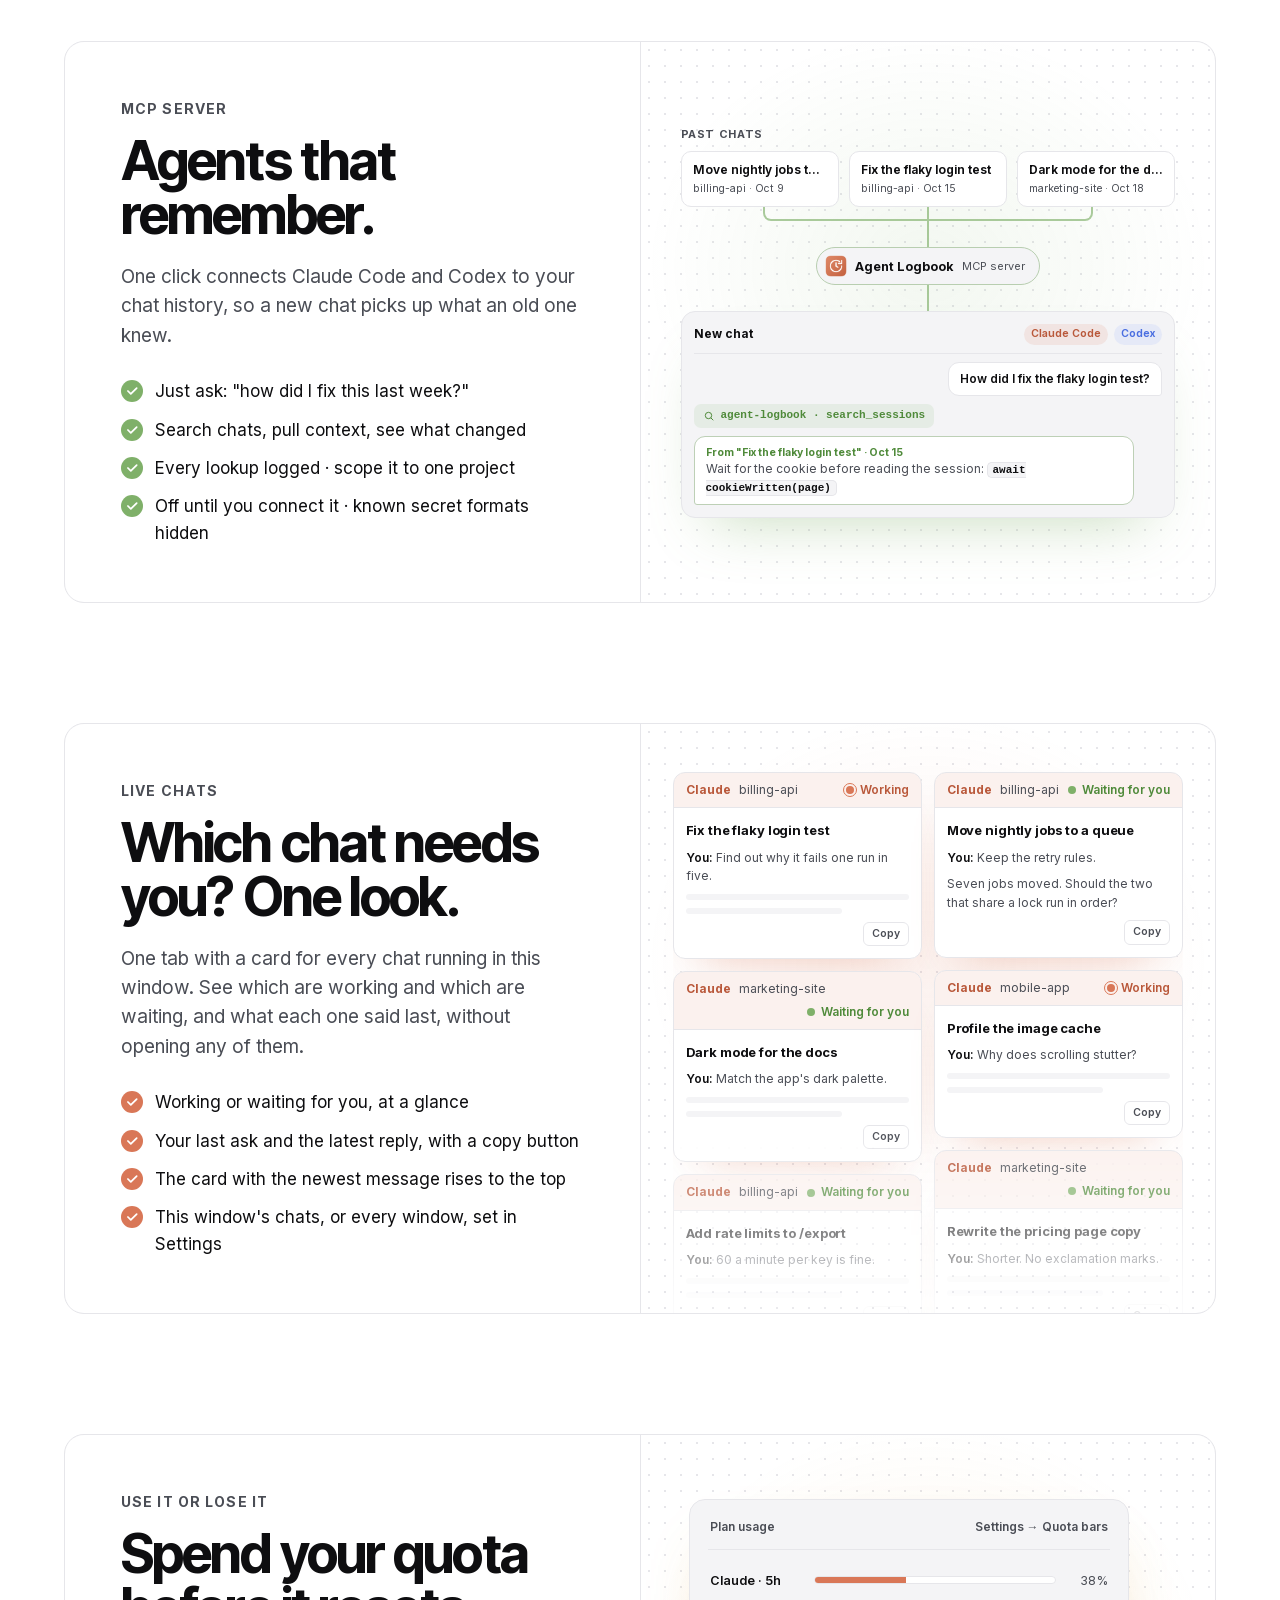
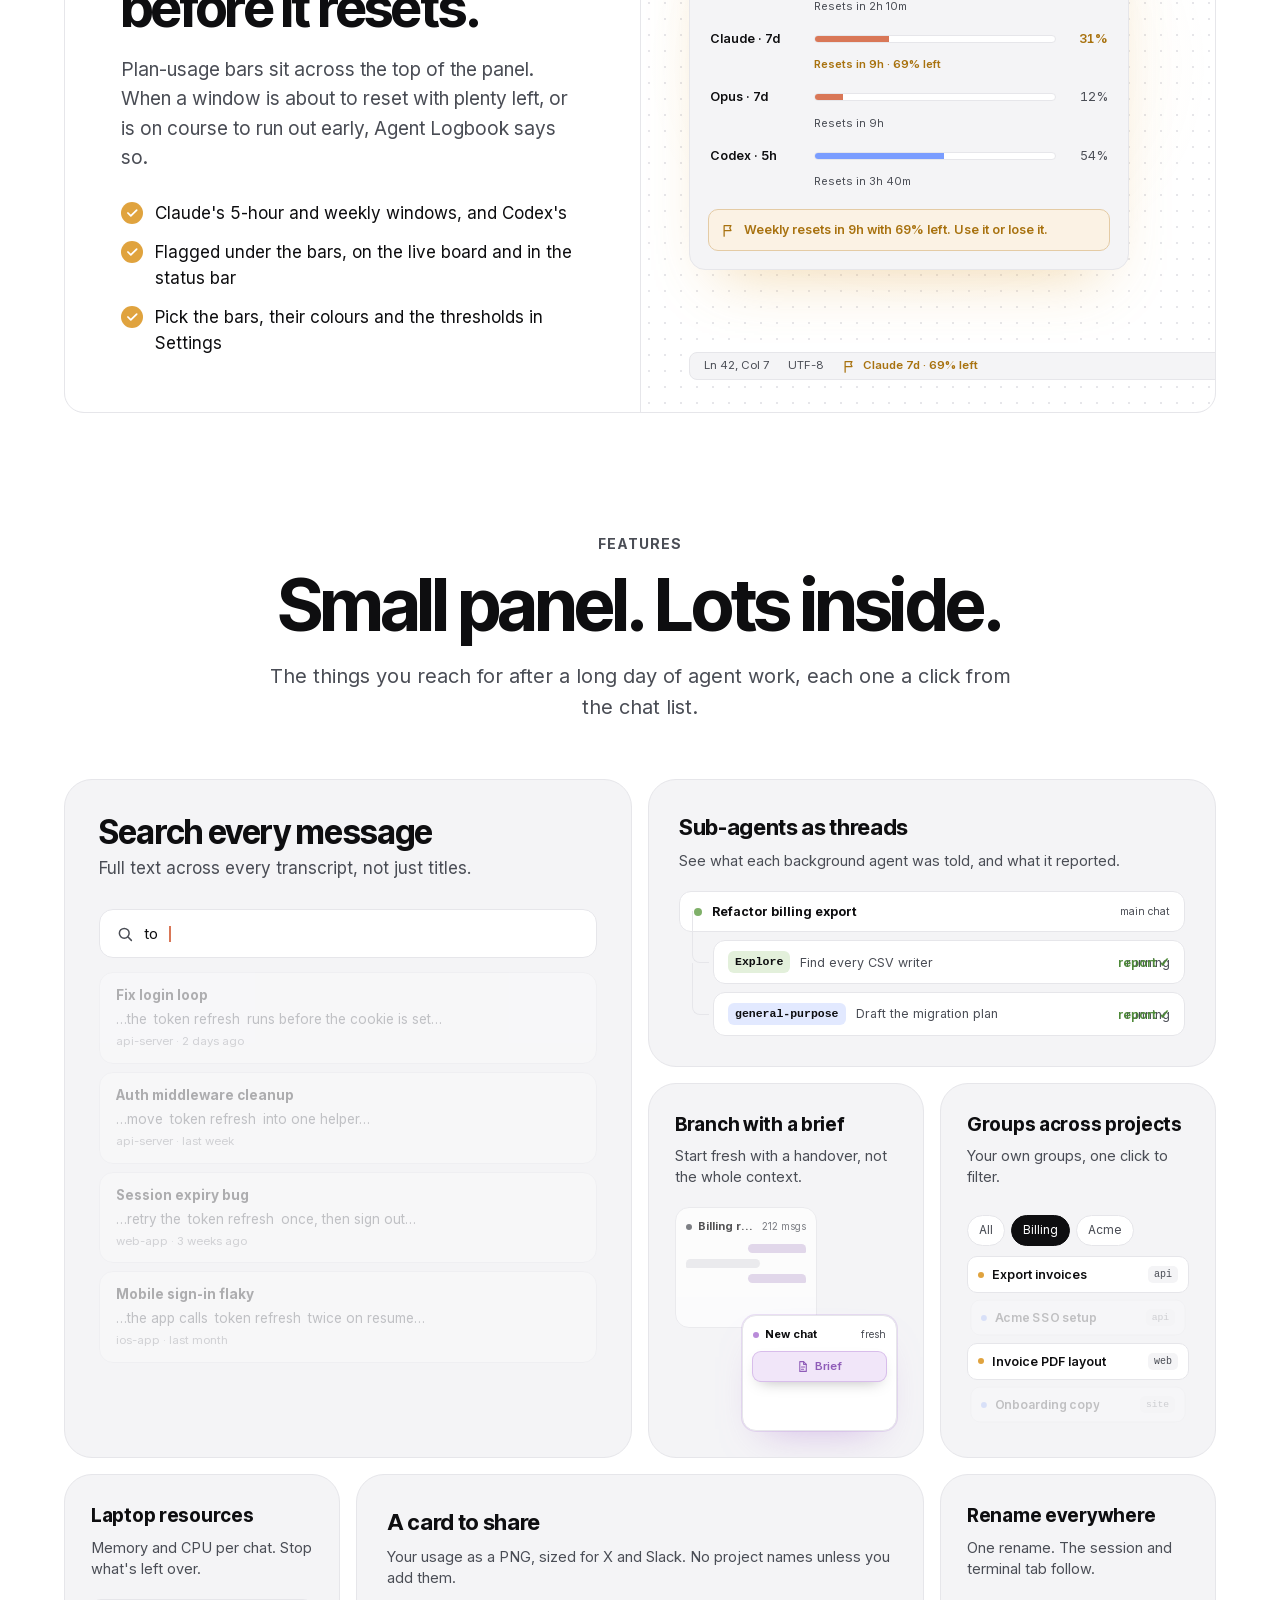
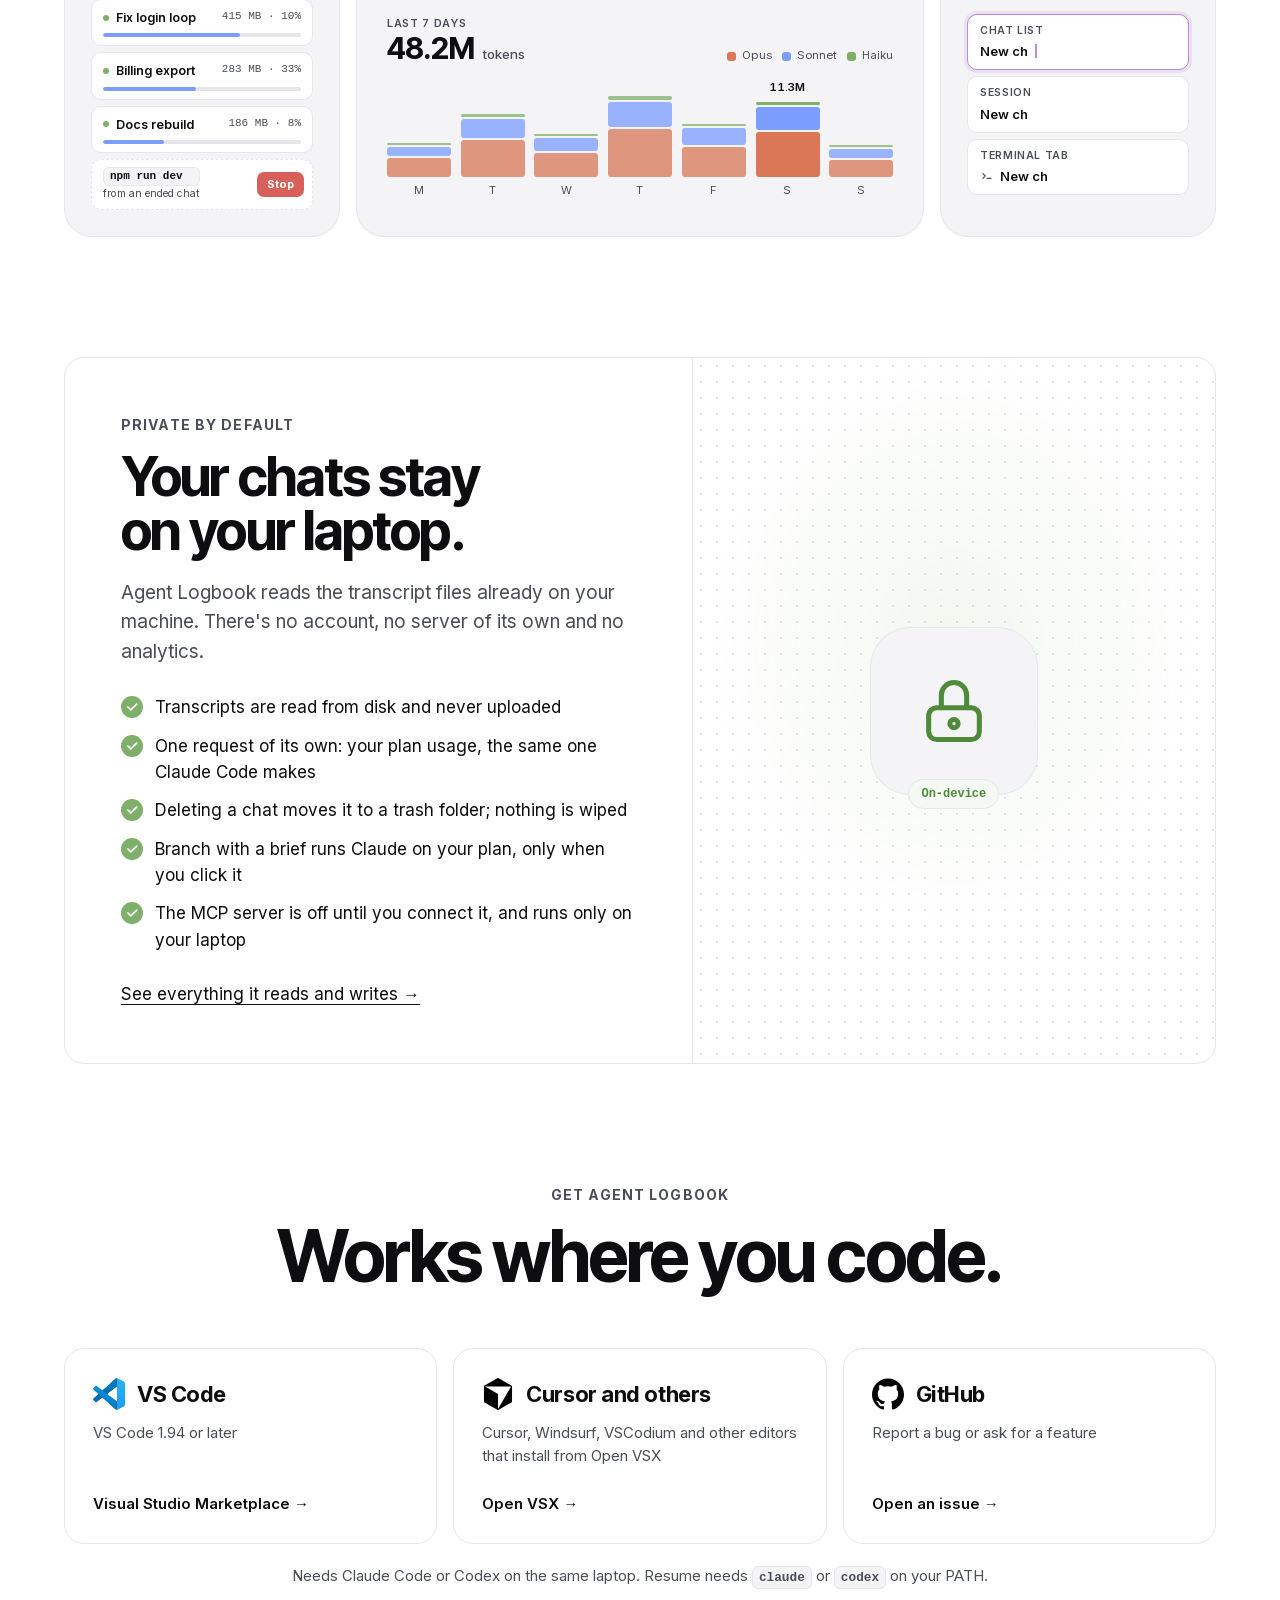
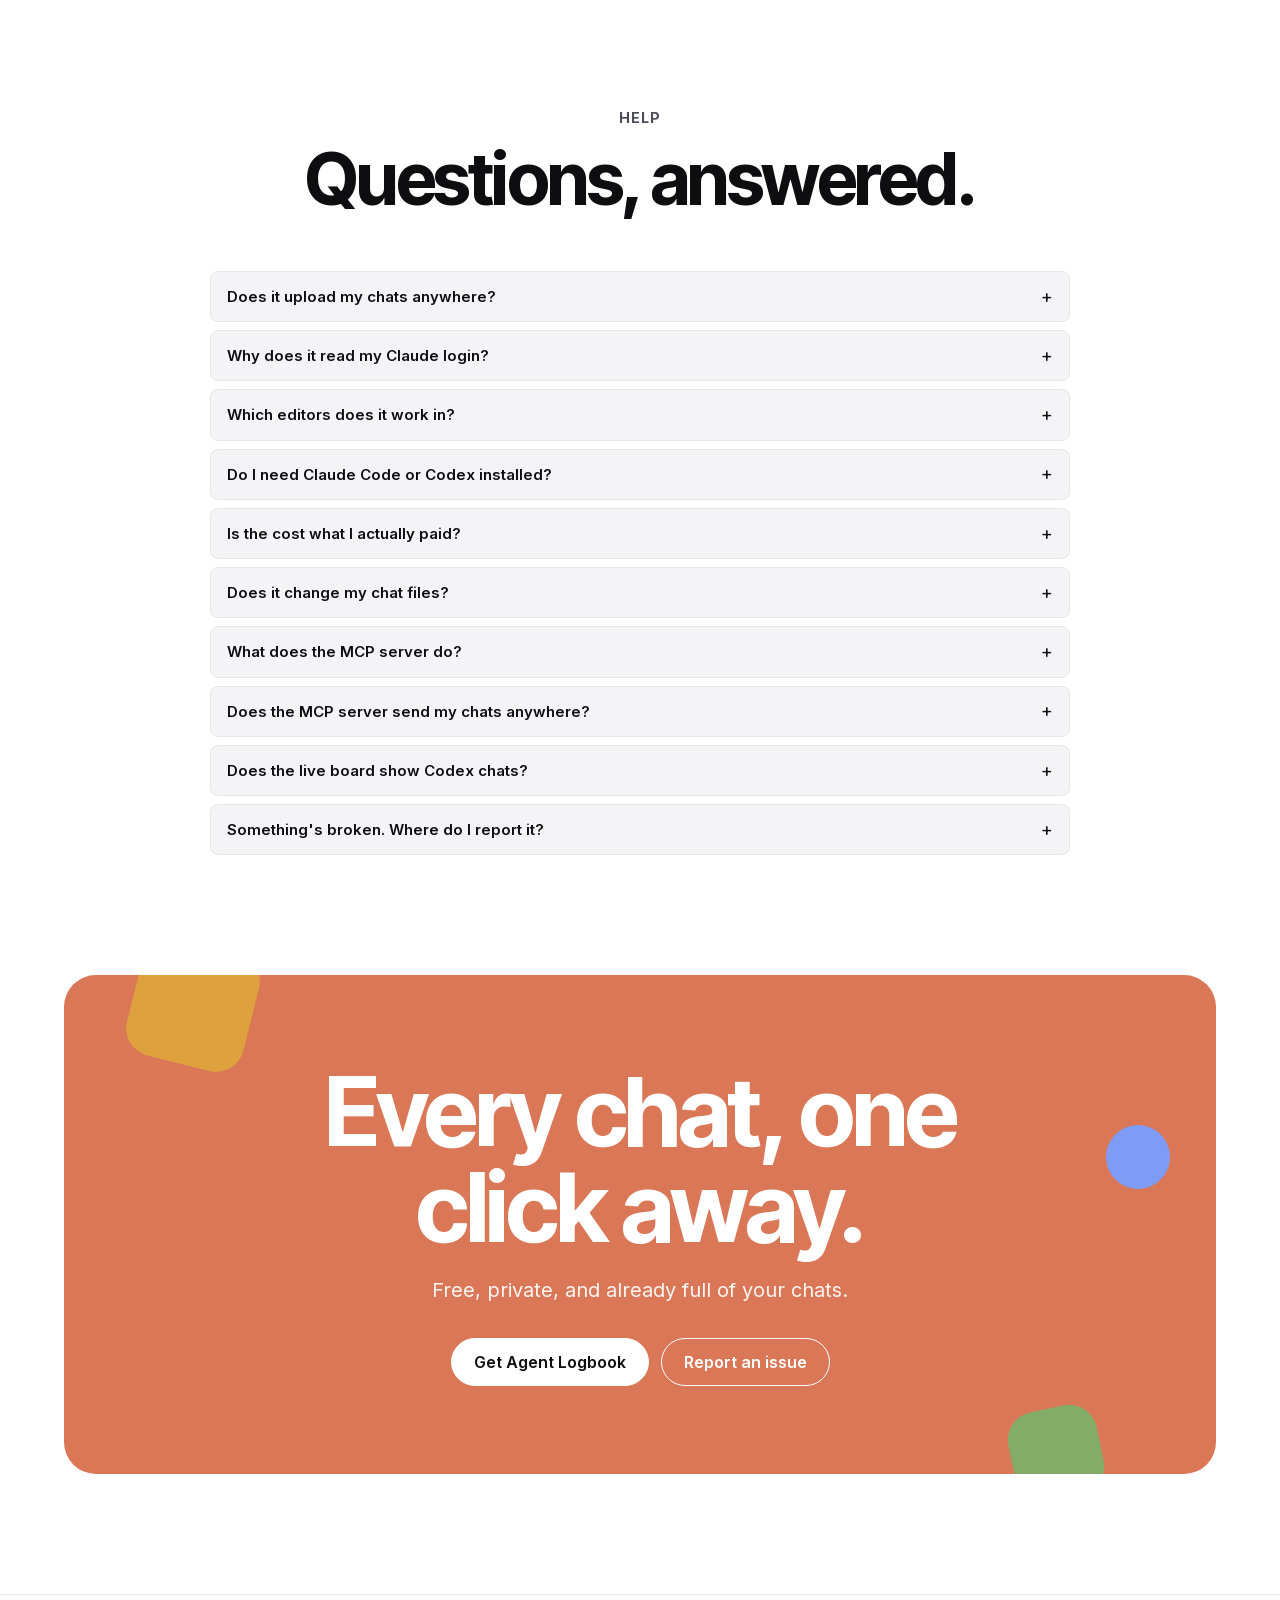
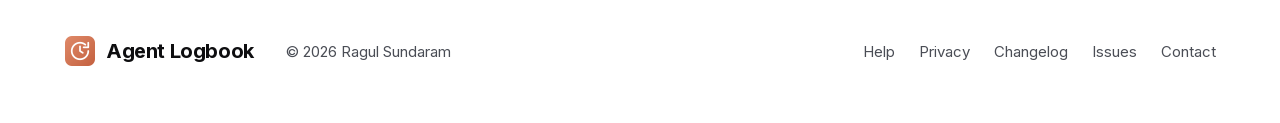
==== commit 8424e9fe: "FAQ: MCP answers as short bullets" ====
--- a/index.html
+++ b/index.html
@@ -549,11 +549,21 @@
         </details>
         <details>
           <summary>What does the MCP server do?</summary>
-          <div class="answer"><p>It lets Claude Code and Codex look things up in your past chats. Turn it on in the Agents tab and a new chat can list your recent chats, search what was said, pull one chat's context to carry on its work, see what a chat changed, and find which chats changed a file. A skill is added for Claude Code, so you can just ask ("how did I fix this last week?") without naming a tool.</p><p>It's off until you connect it, it can only read, and every lookup is logged in the Agents tab: which chat asked and what it read. Disconnect any time from the same place.</p></div>
+          <div class="answer"><p>It lets Claude Code and Codex look things up in your past chats.</p><ul>
+            <li>Search old chats, pull one's context, see what it changed</li>
+            <li>Just ask: "how did I fix this last week?"</li>
+            <li>Off until you connect it in the Agents tab</li>
+            <li>Read only, and every lookup is logged</li>
+          </ul></div>
         </details>
         <details>
           <summary>Does the MCP server send my chats anywhere?</summary>
-          <div class="answer"><p>The server itself doesn't: your agent starts it on your laptop, it talks to the agent directly and never goes online. But what an agent reads becomes part of that agent's conversation, and the agent sends its conversation to its model provider, as it does with everything else you show it. So text from an old chat reaches Anthropic or OpenAI only when an agent looks it up.</p><p>To keep that small, "This project only" (on by default) limits an agent to chats from the folder it was started in, and known secret formats such as API keys, tokens and passwords are hidden before anything is returned. Hiding works by pattern, so a secret in an unusual format can still get through. <a href="privacy#mcp">More on the privacy page.</a></p></div>
+          <div class="answer"><ul>
+            <li>The server runs on your laptop and never goes online</li>
+            <li>What an agent reads goes to its model (Anthropic or OpenAI), like the rest of its chat</li>
+            <li>By default, an agent sees only chats from its own project</li>
+            <li>Known secret formats like API keys are hidden, but not every secret can be caught</li>
+          </ul><p><a href="privacy#mcp">More on the privacy page.</a></p></div>
         </details>
         <details>
           <summary>Does the live board show Codex chats?</summary>
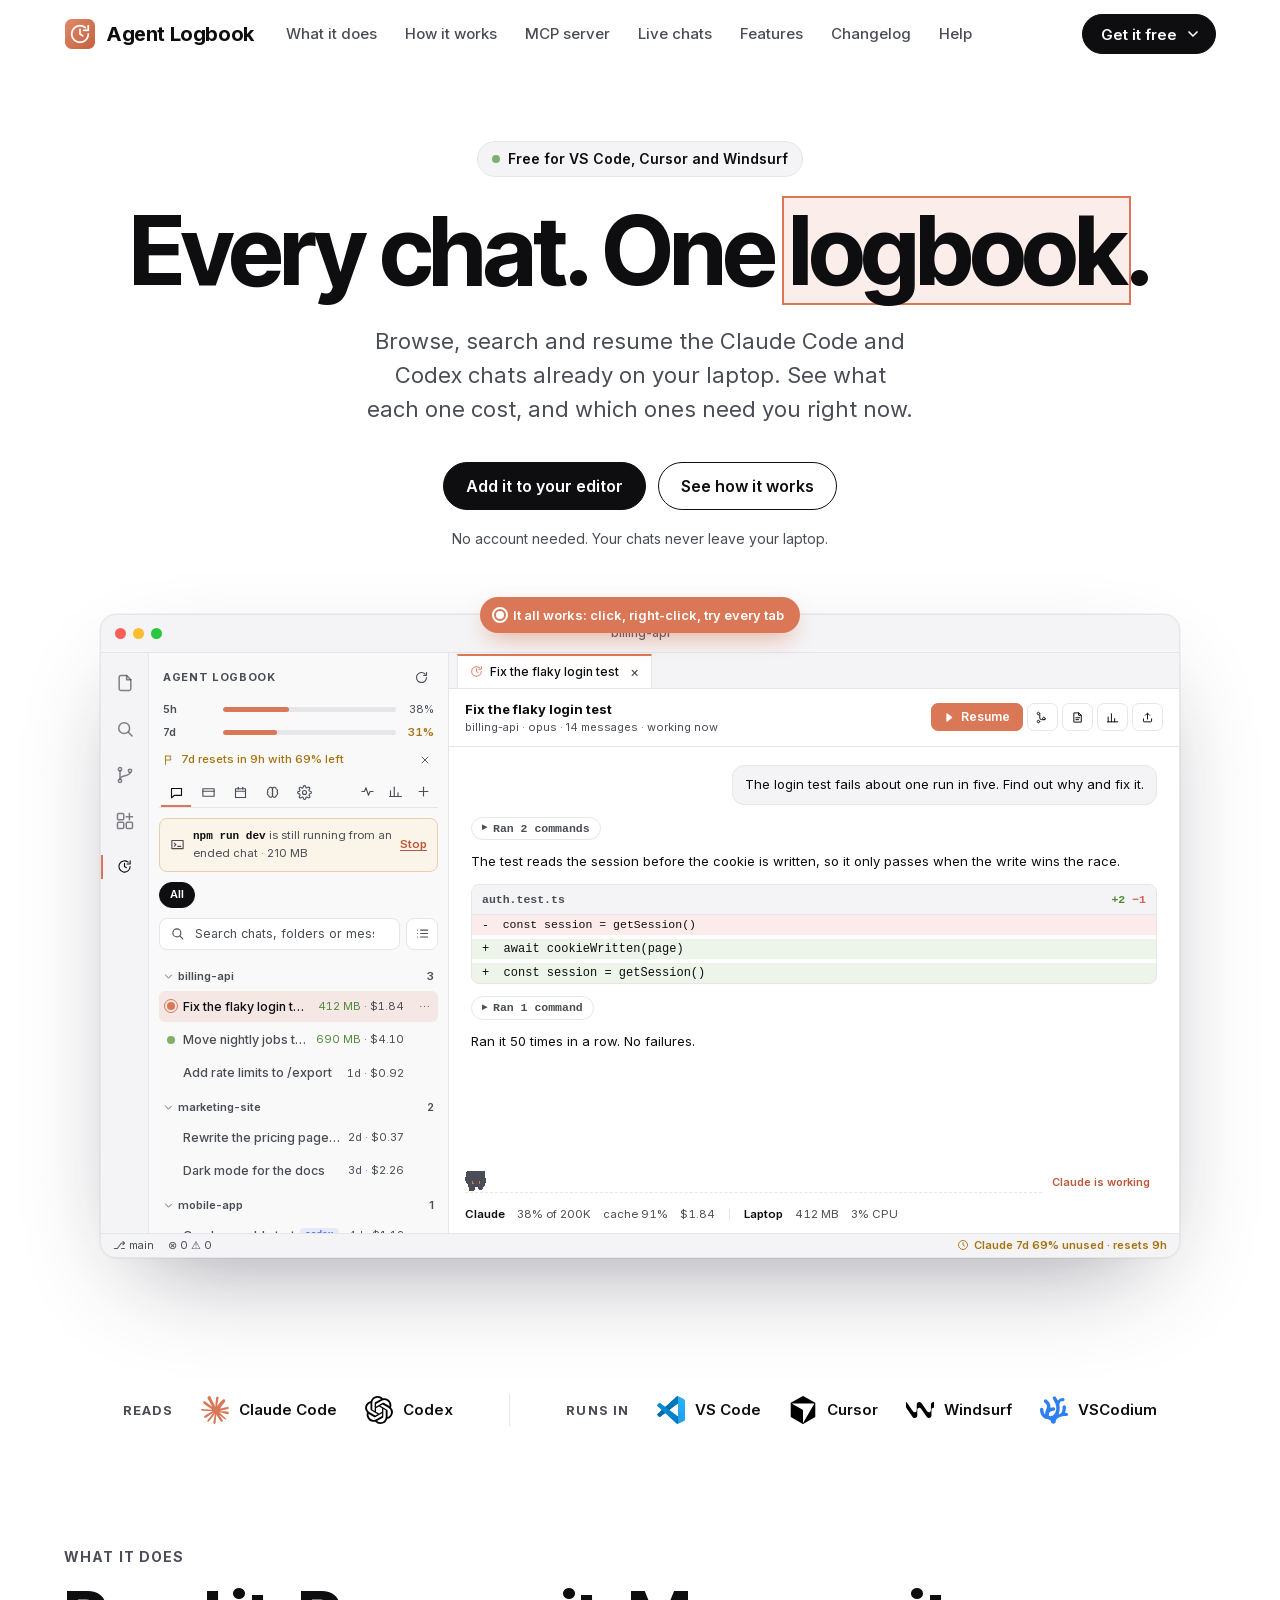
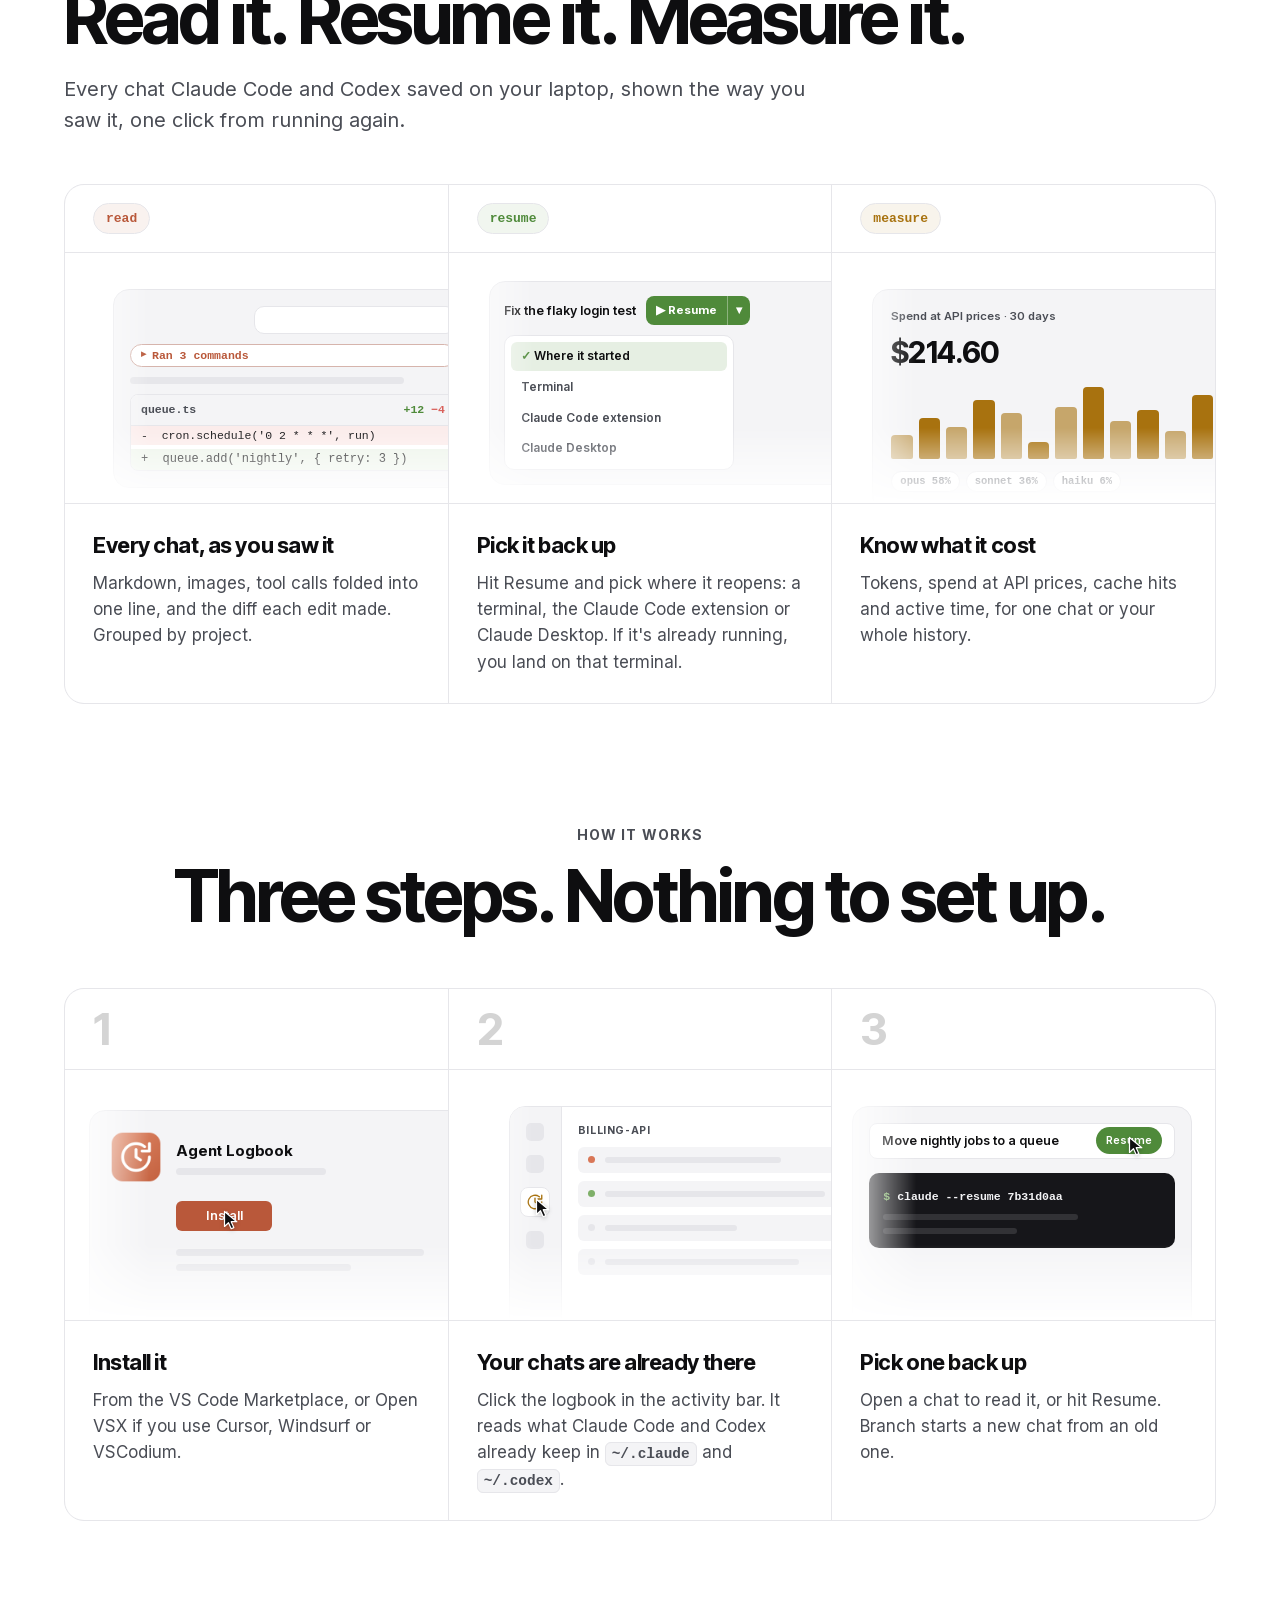
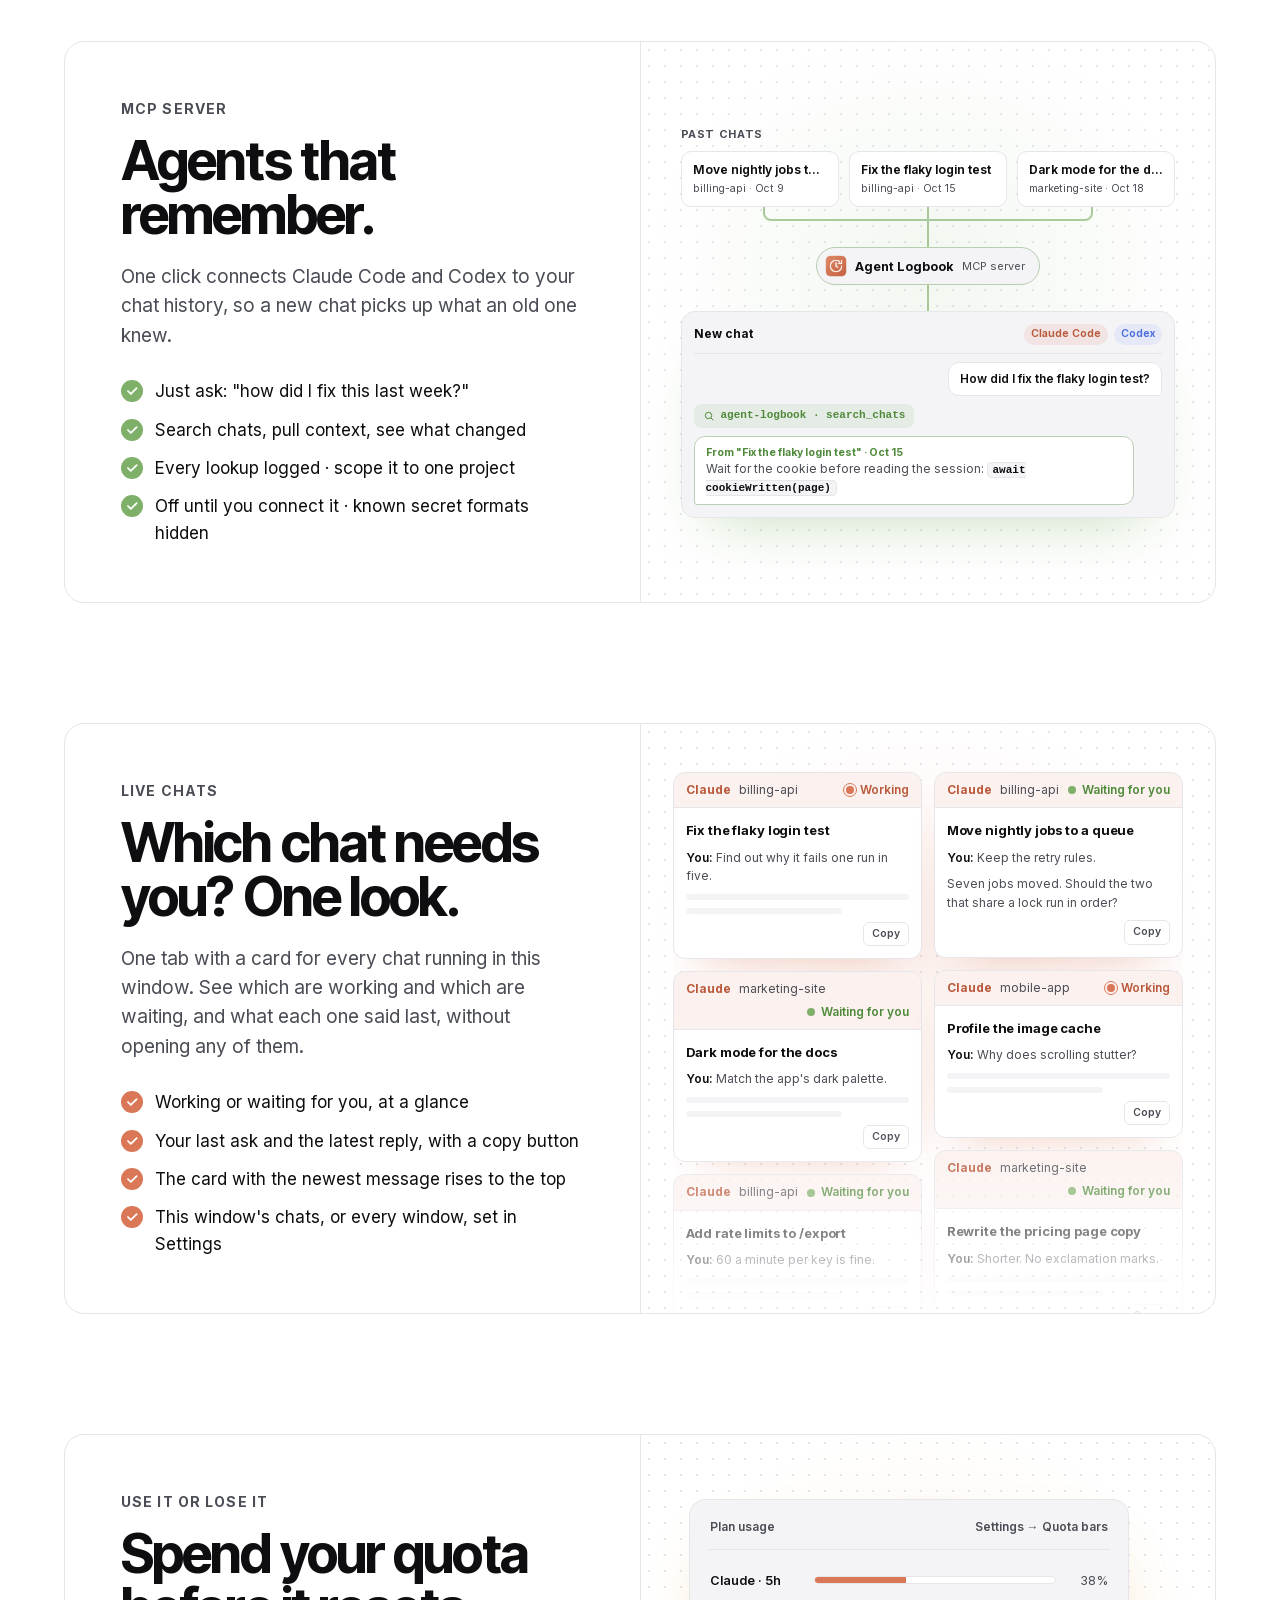
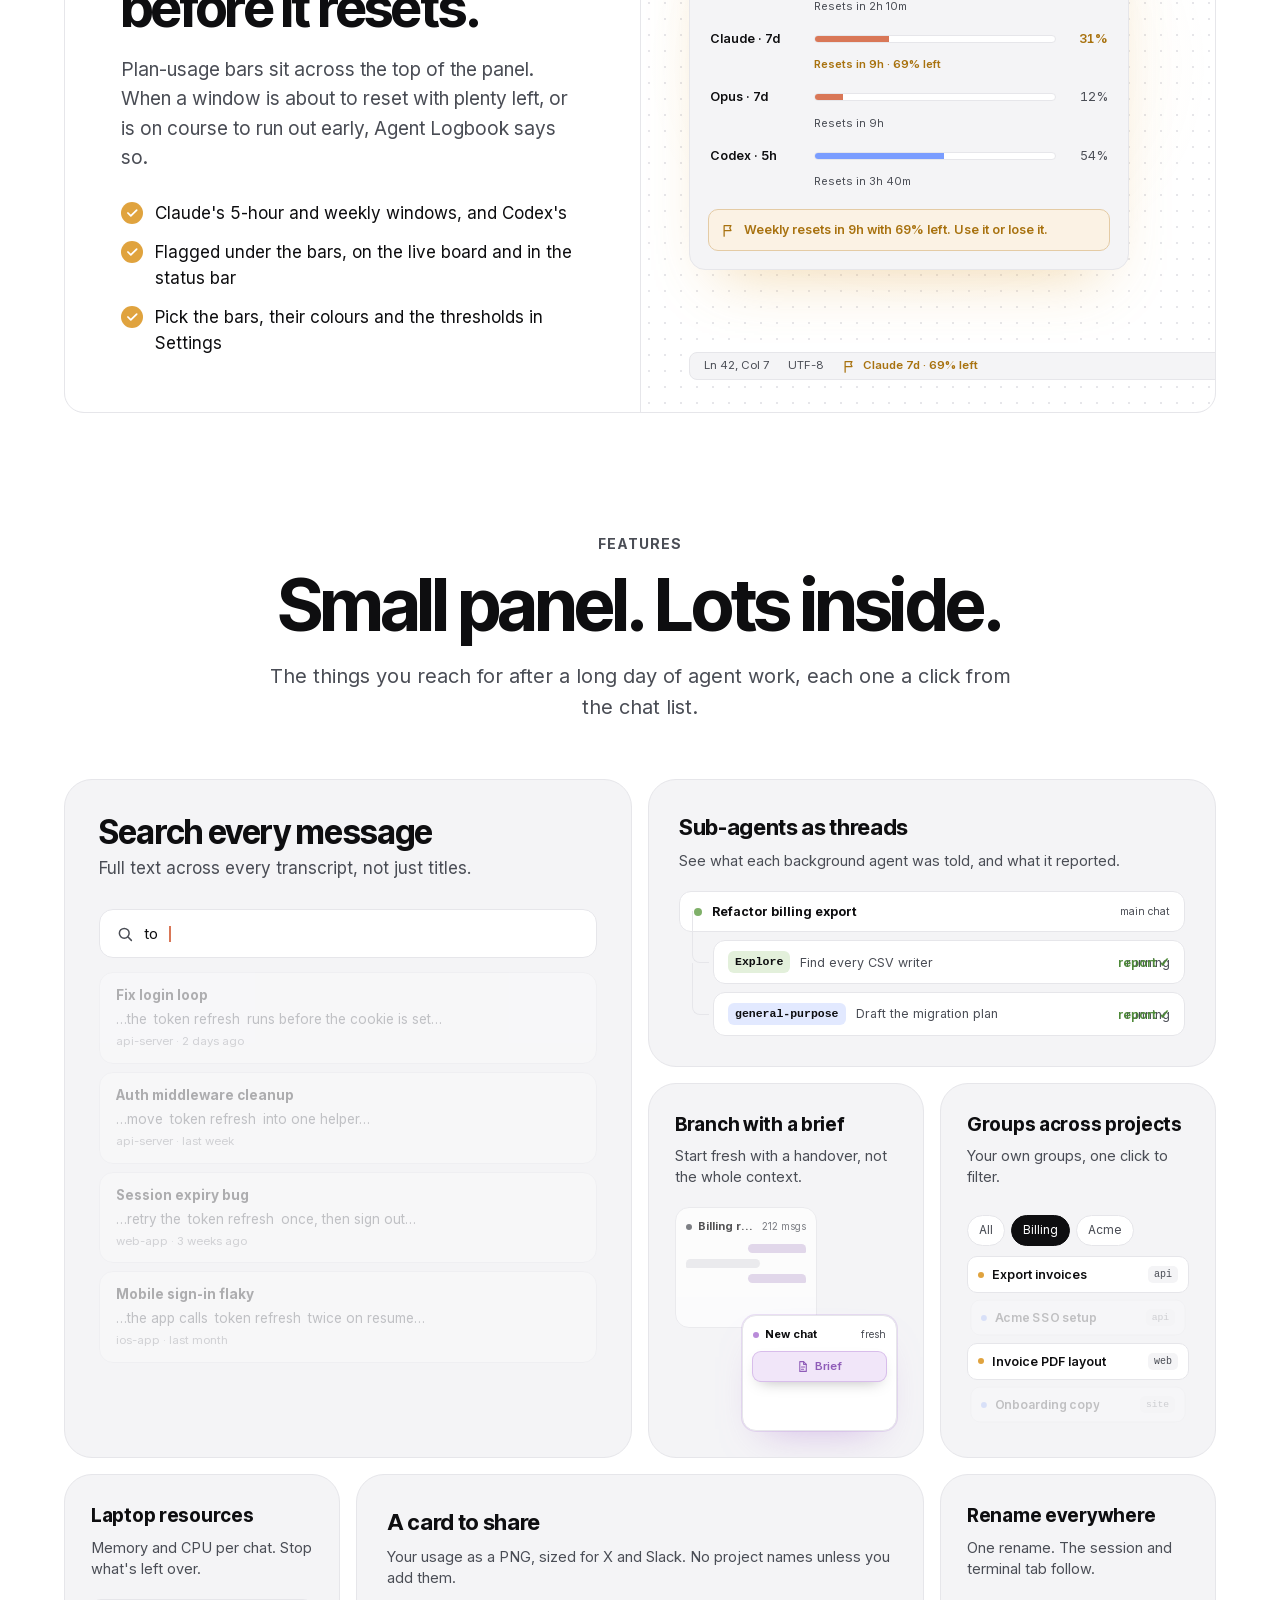
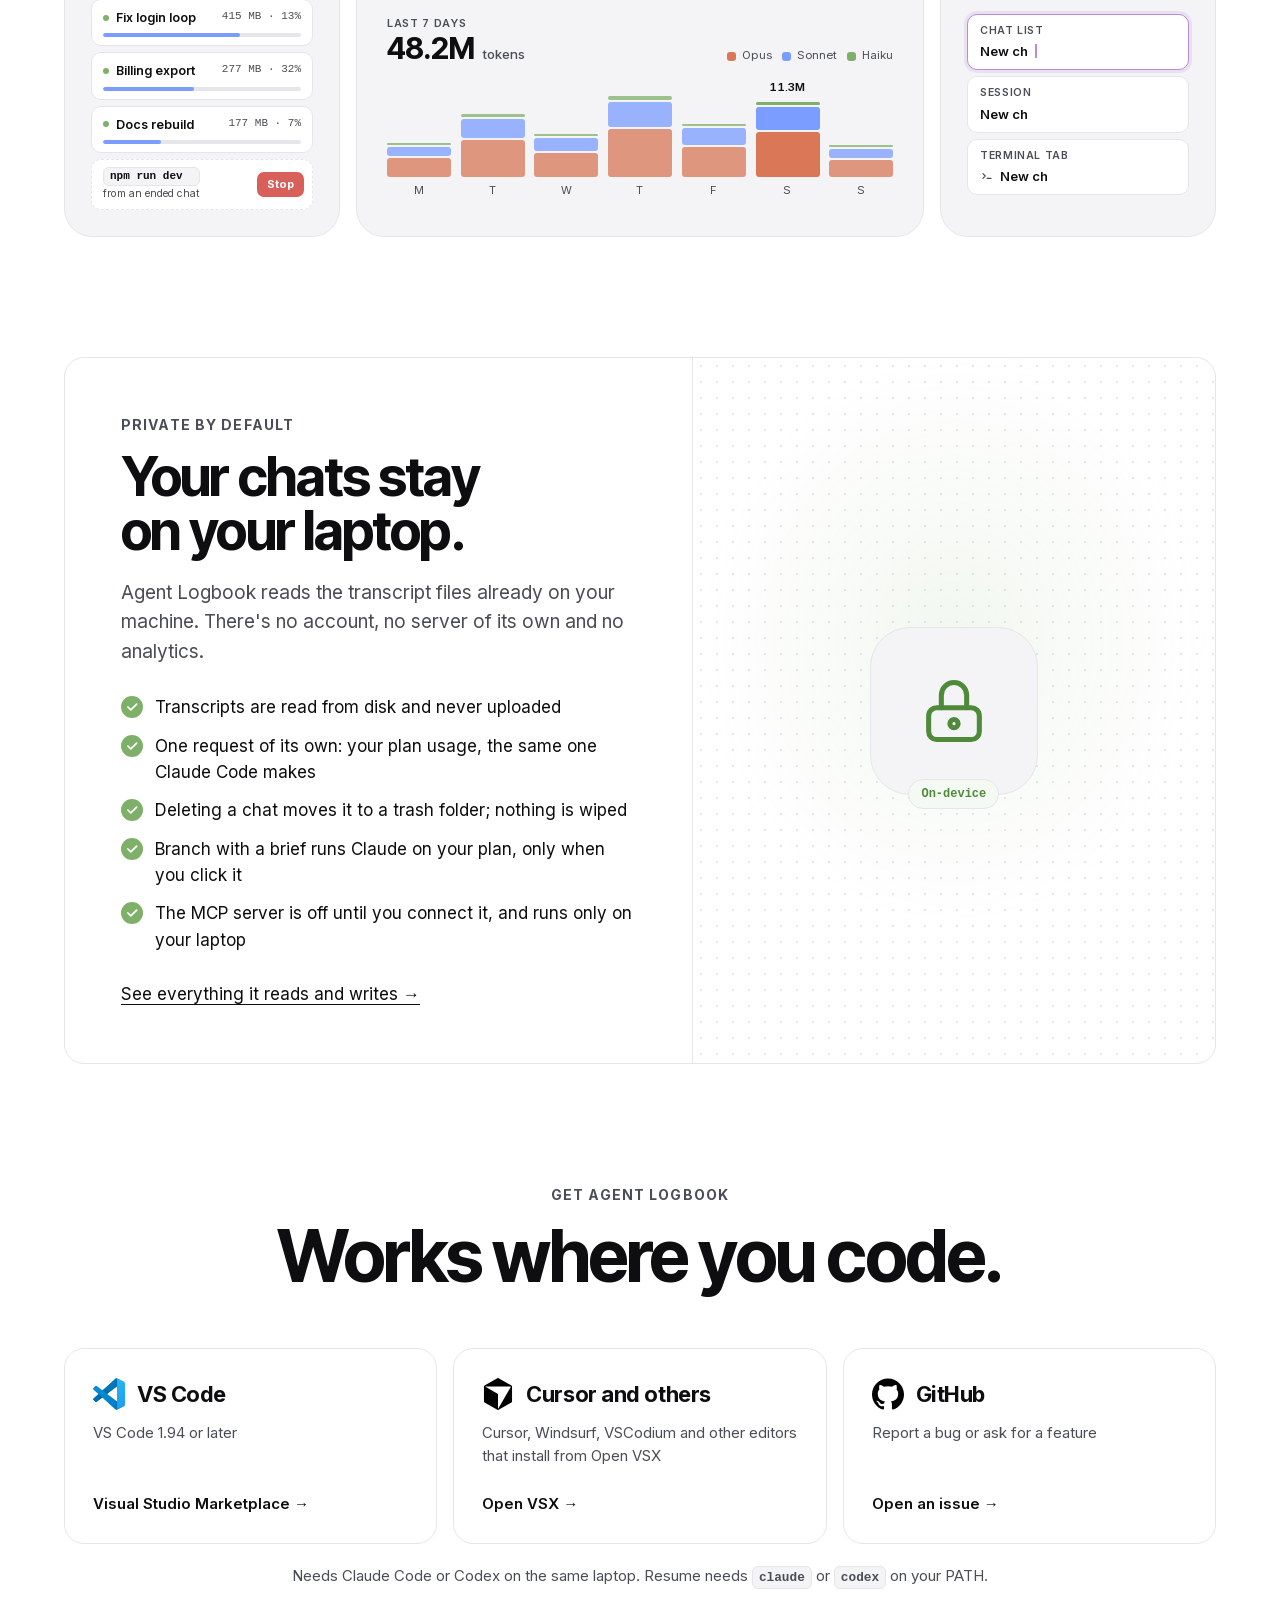
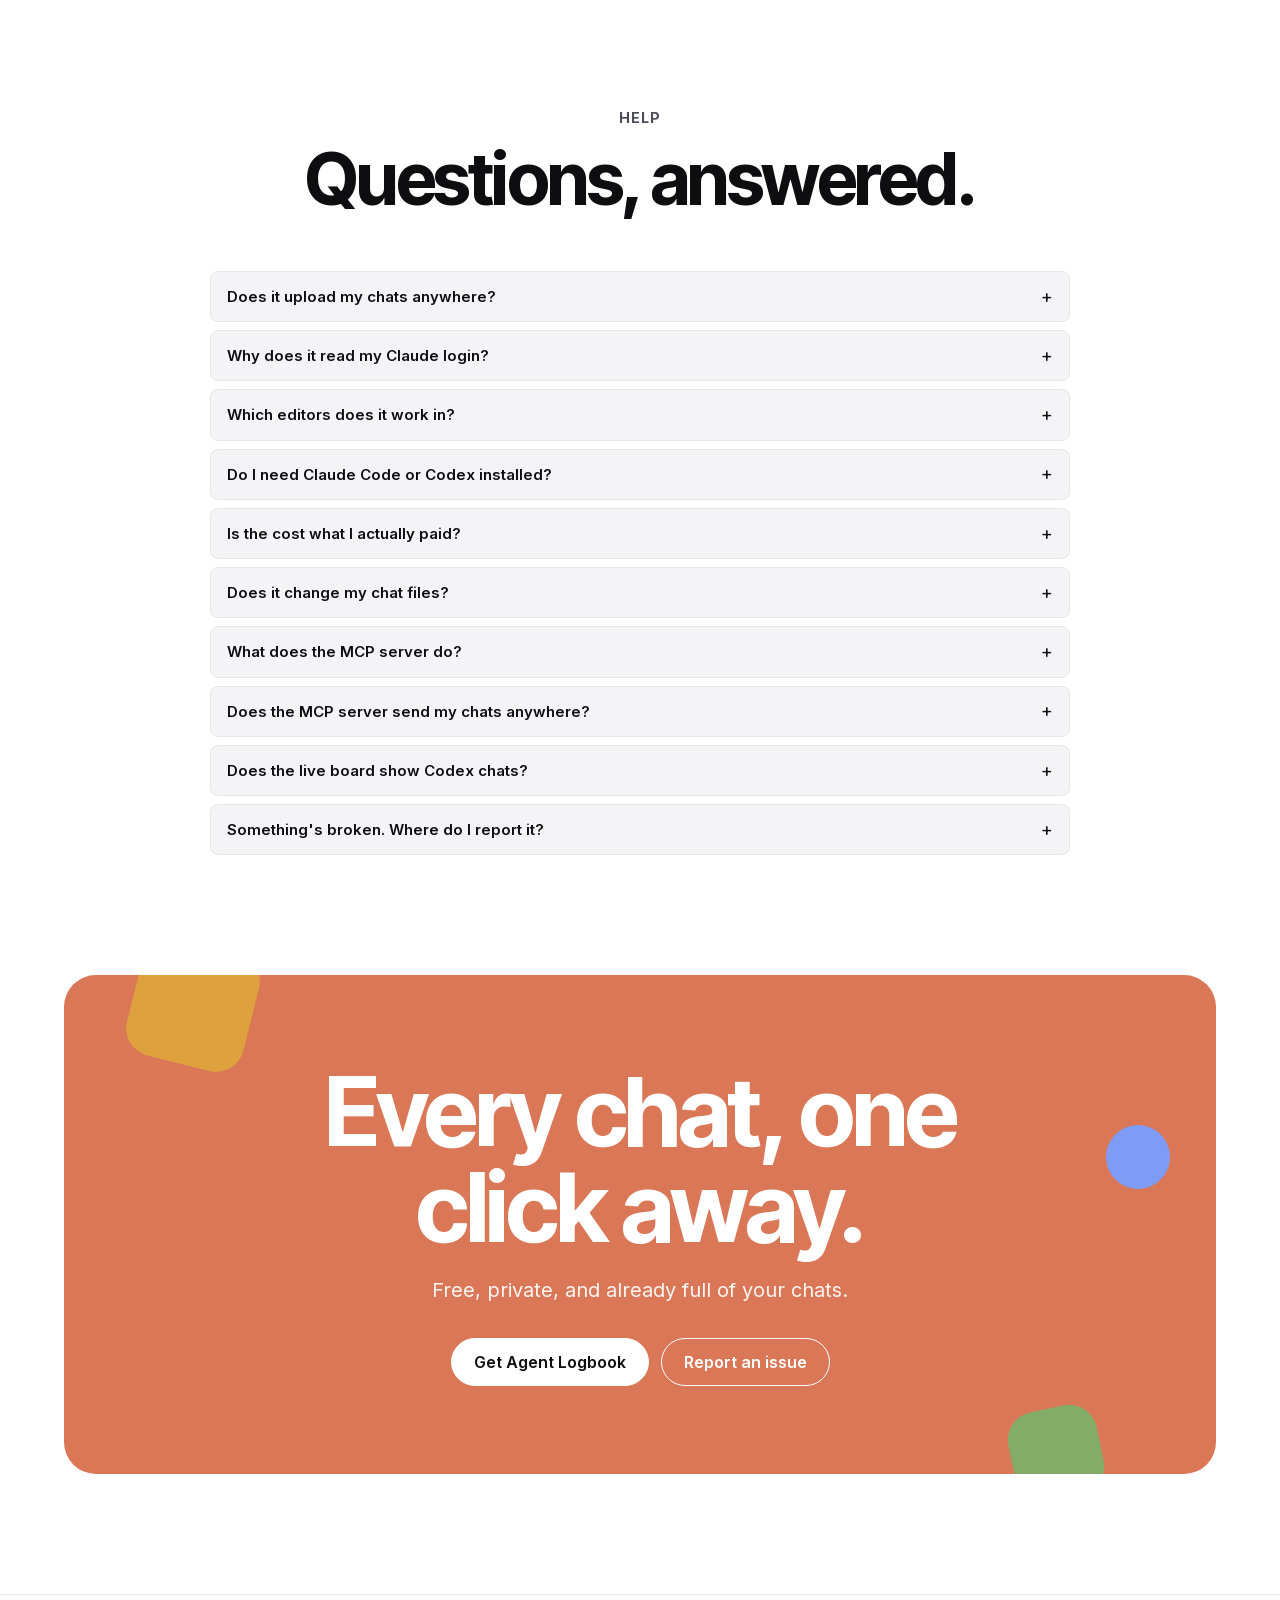
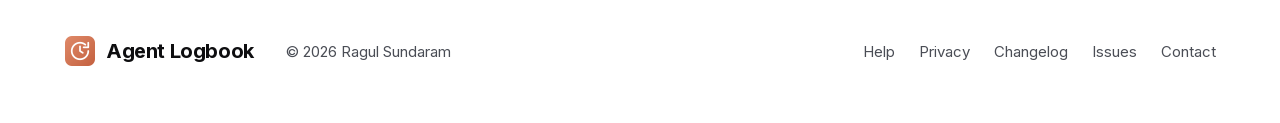
==== commit 1484834b: "1.6.0 on the changelog; demo and homepage match the new wording and tool names" ====
--- a/index.html
+++ b/index.html
@@ -287,7 +287,7 @@
             <div class="mc-chat">
               <header><b>New chat</b><span>Claude Code</span><span class="codex">Codex</span></header>
               <div class="mc-you">How did I fix the flaky login test?</div>
-              <div class="mc-tool"><svg viewBox="0 0 24 24"><circle cx="11" cy="11" r="6.4"/><path d="M15.8 15.8 20.5 20.5"/></svg>agent-logbook · search_sessions</div>
+              <div class="mc-tool"><svg viewBox="0 0 24 24"><circle cx="11" cy="11" r="6.4"/><path d="M15.8 15.8 20.5 20.5"/></svg>agent-logbook · search_chats</div>
               <div class="mc-reply"><small>From "Fix the flaky login test" · Oct 15</small>Wait for the cookie before reading the session: <code>await cookieWritten(page)</code></div>
             </div>
           </div>
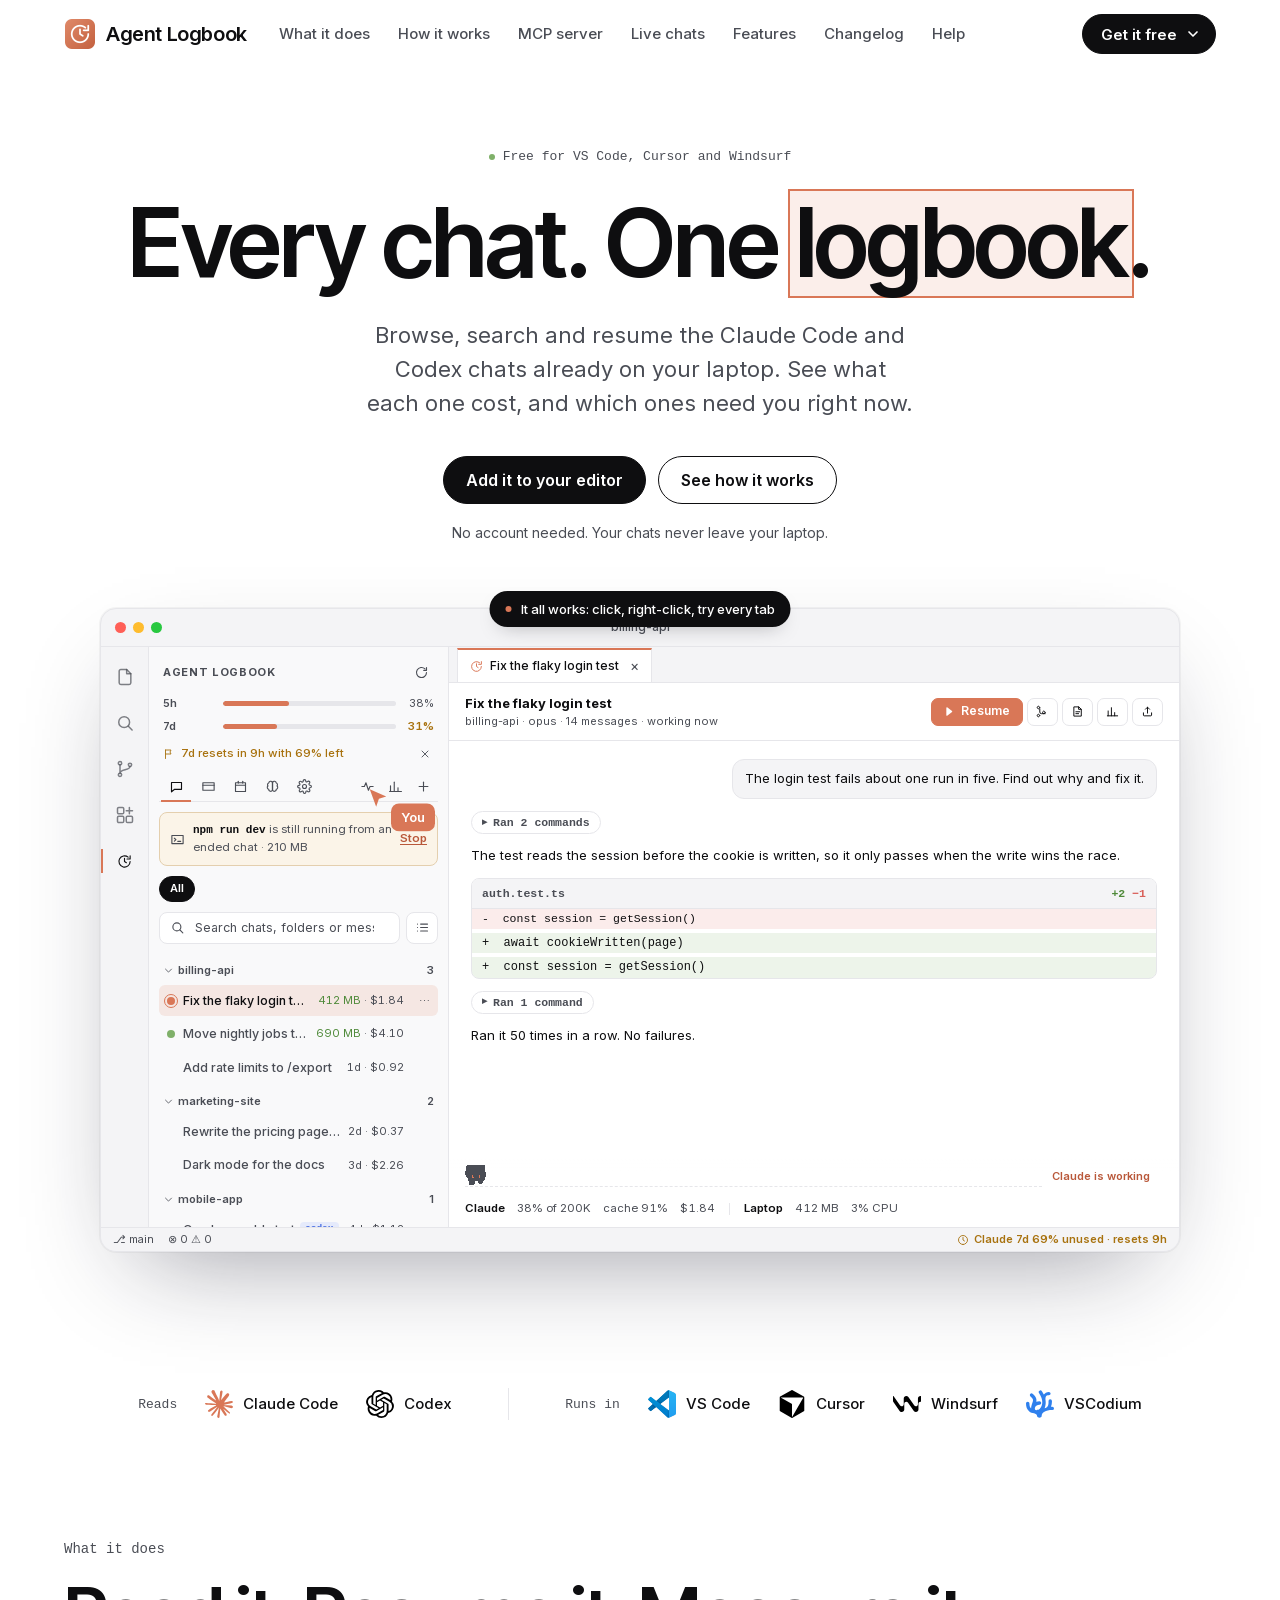
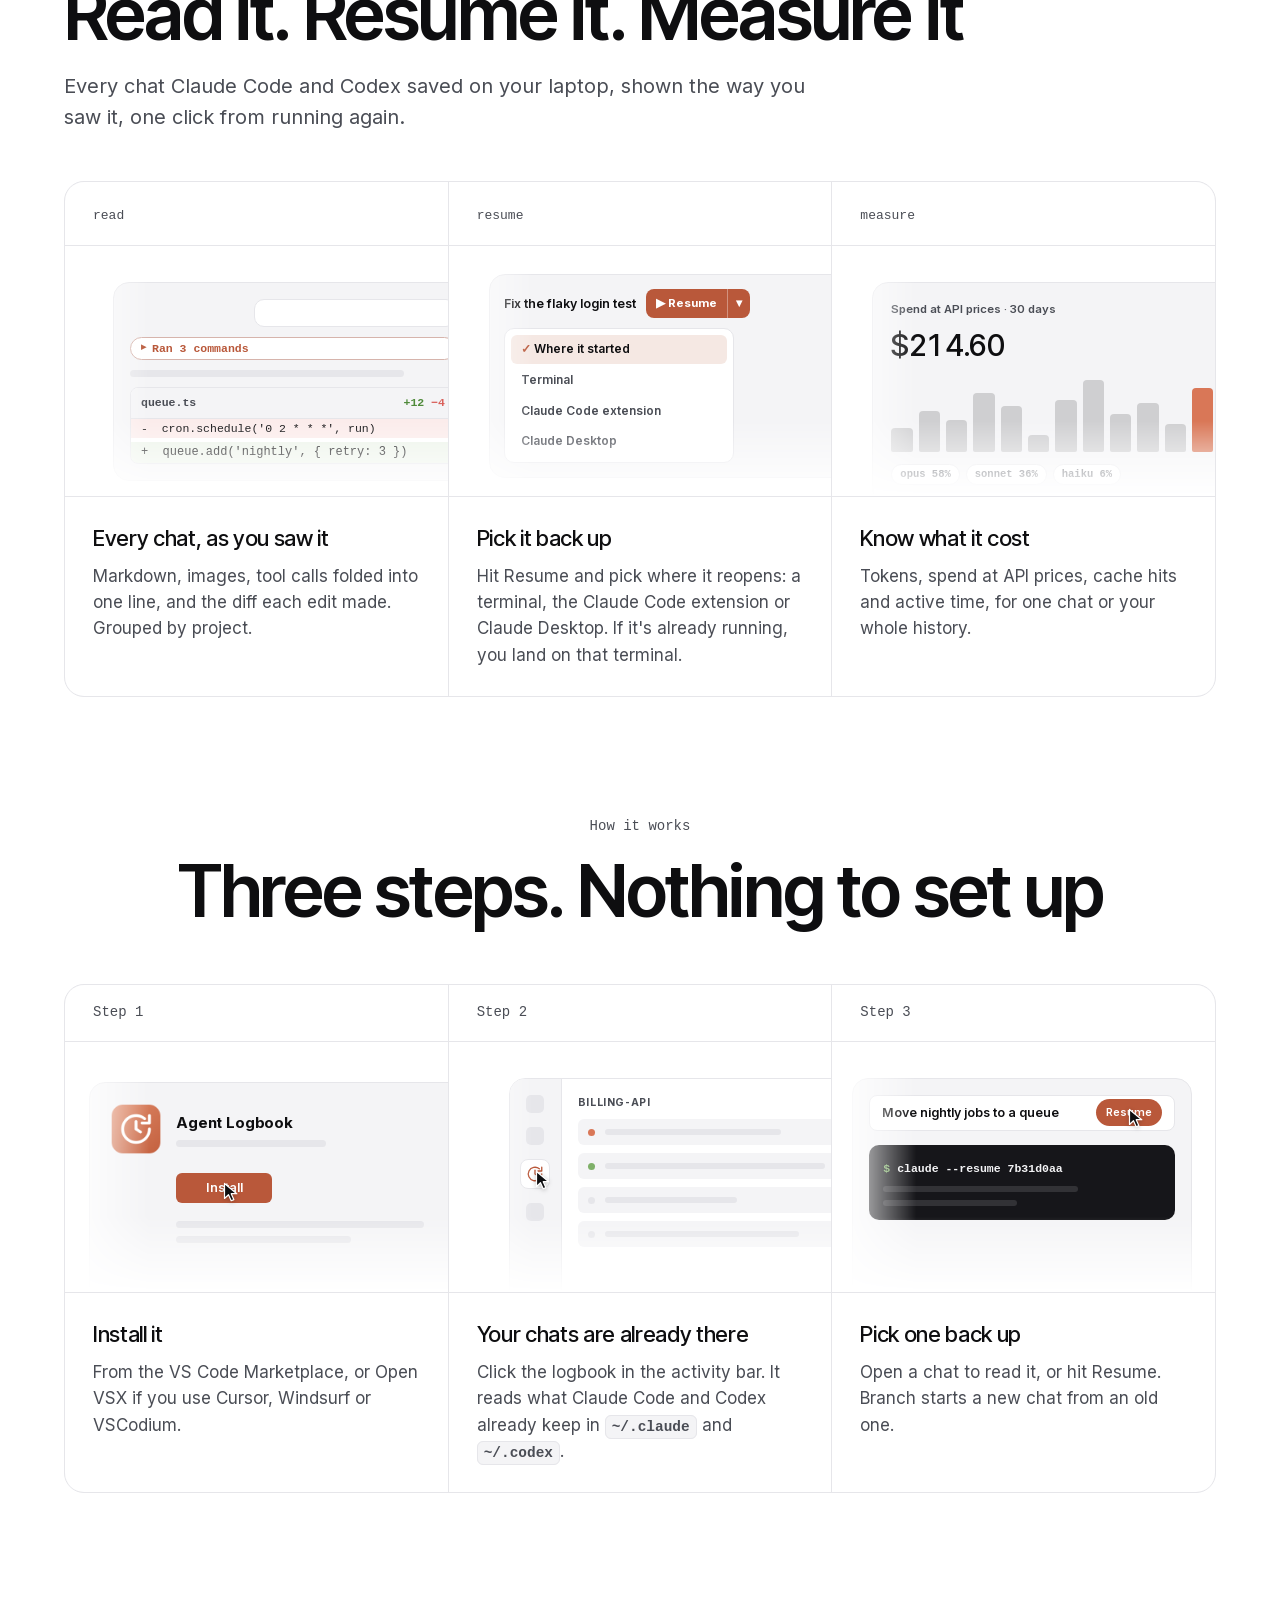
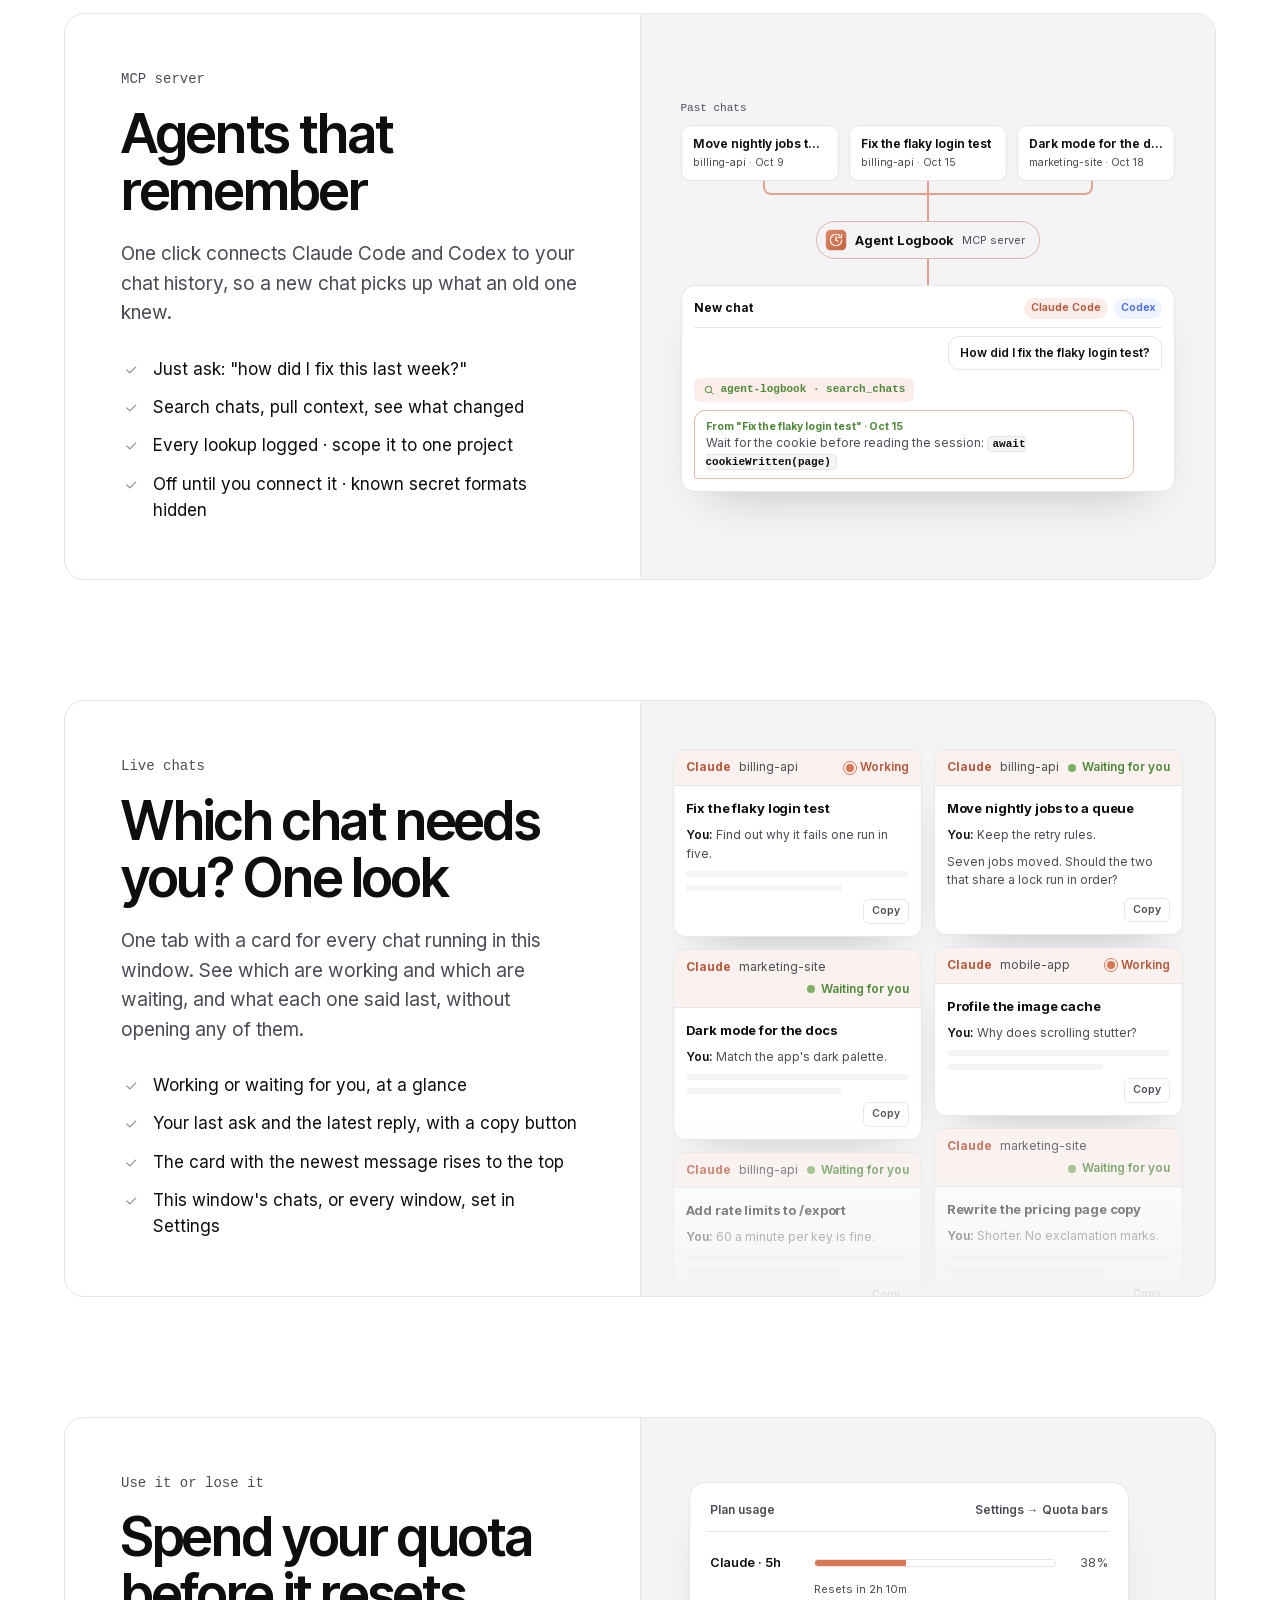
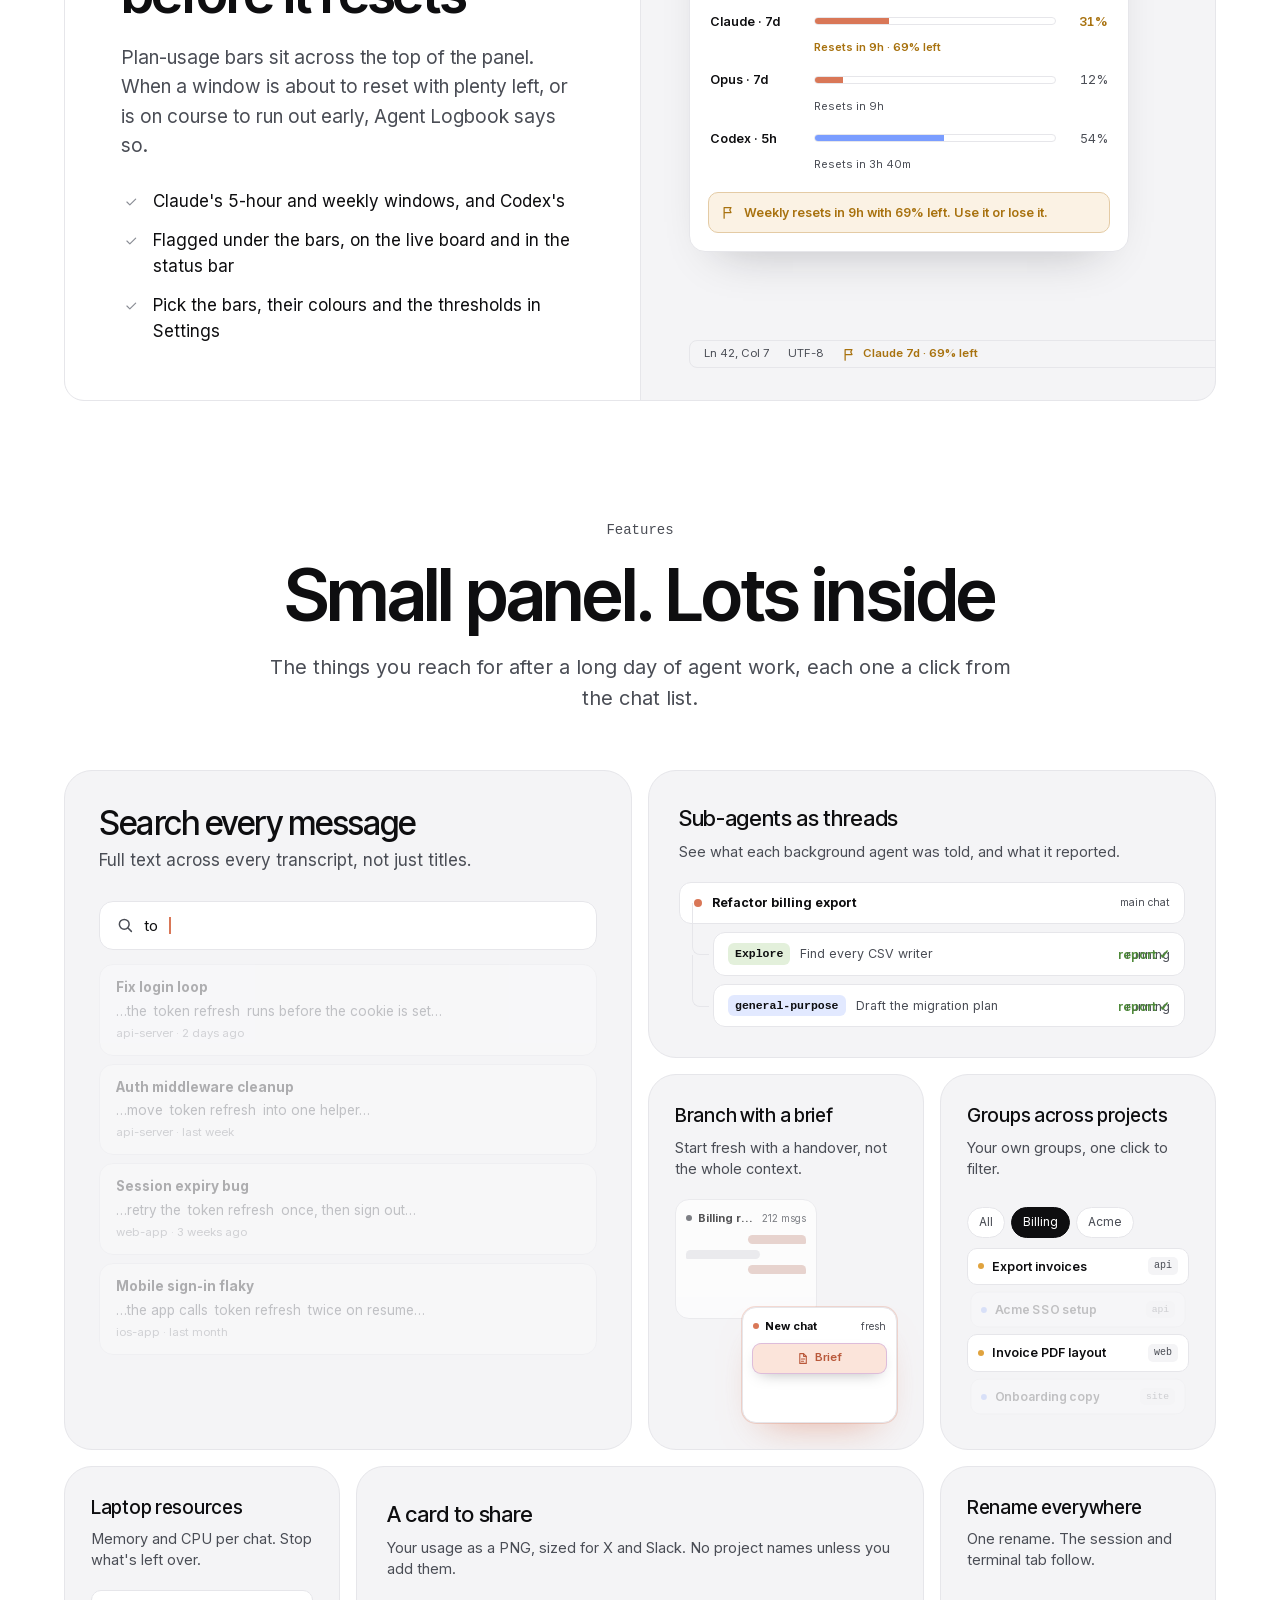
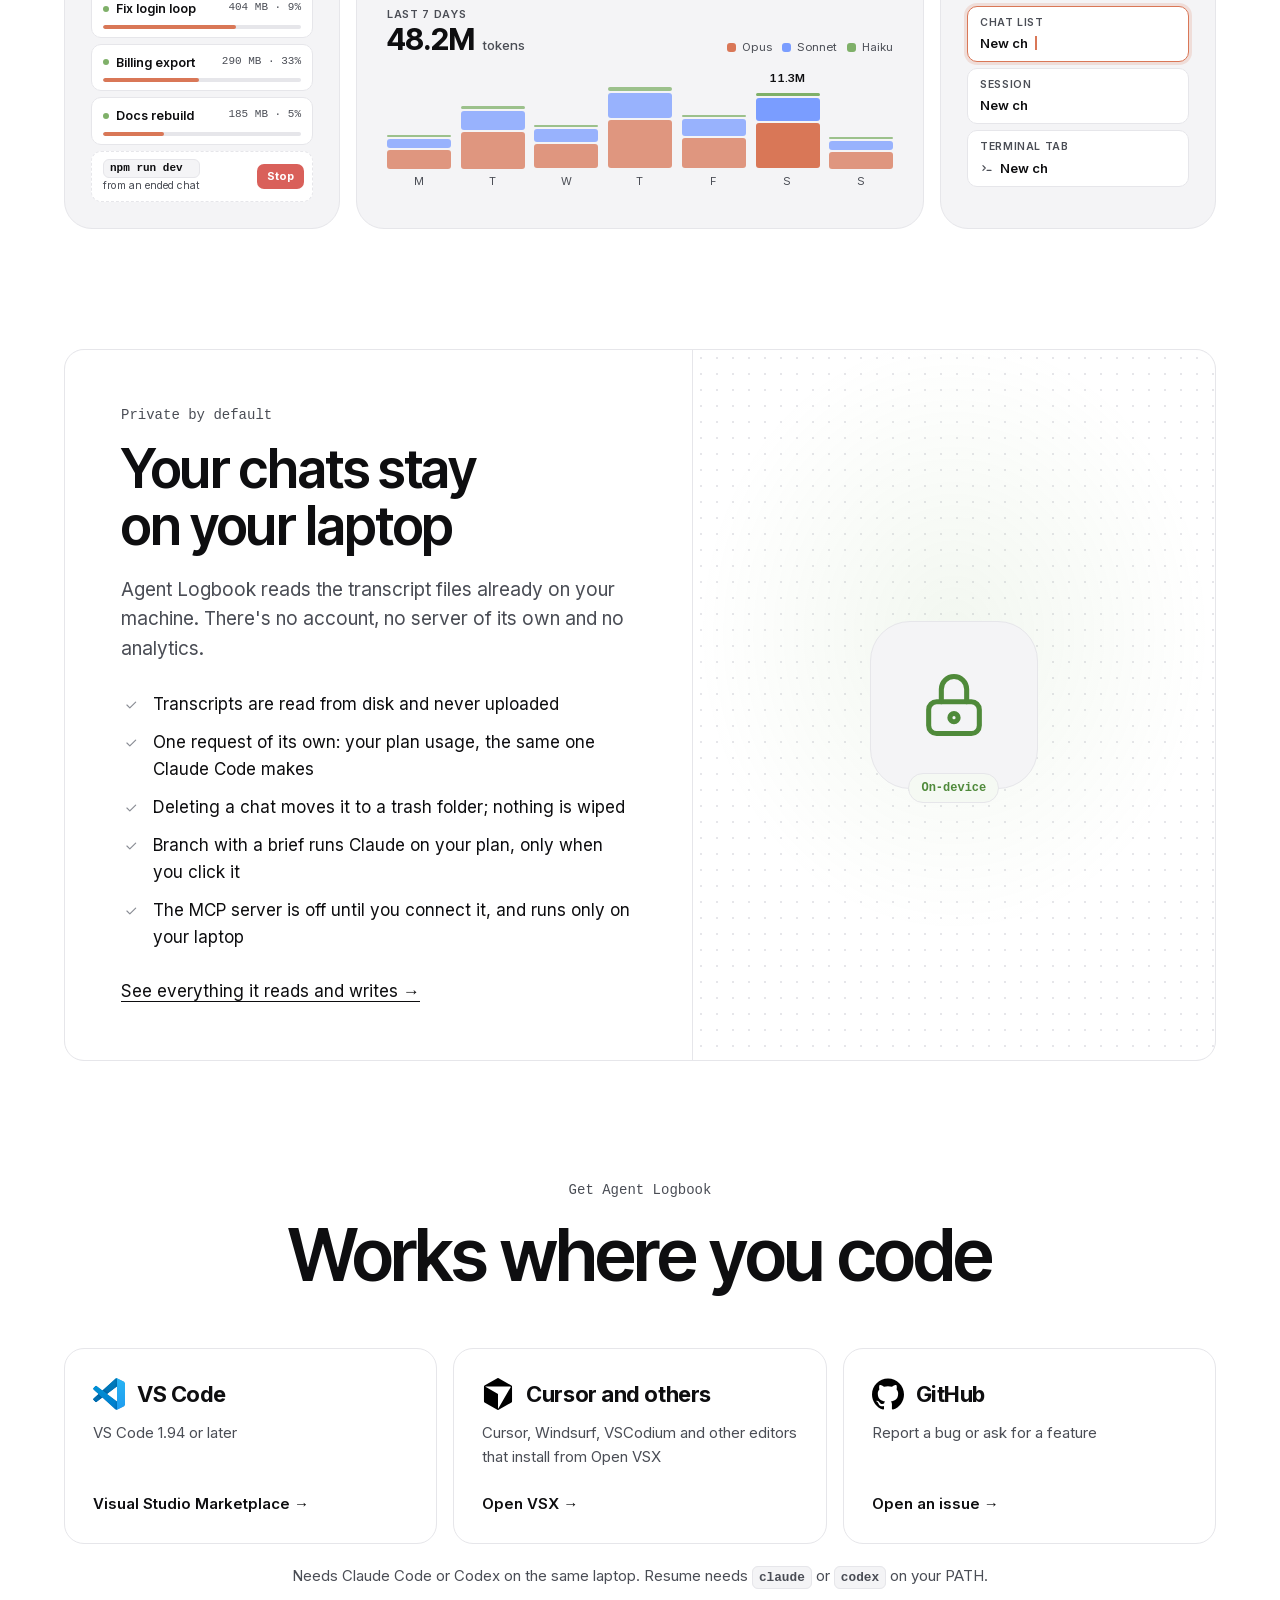
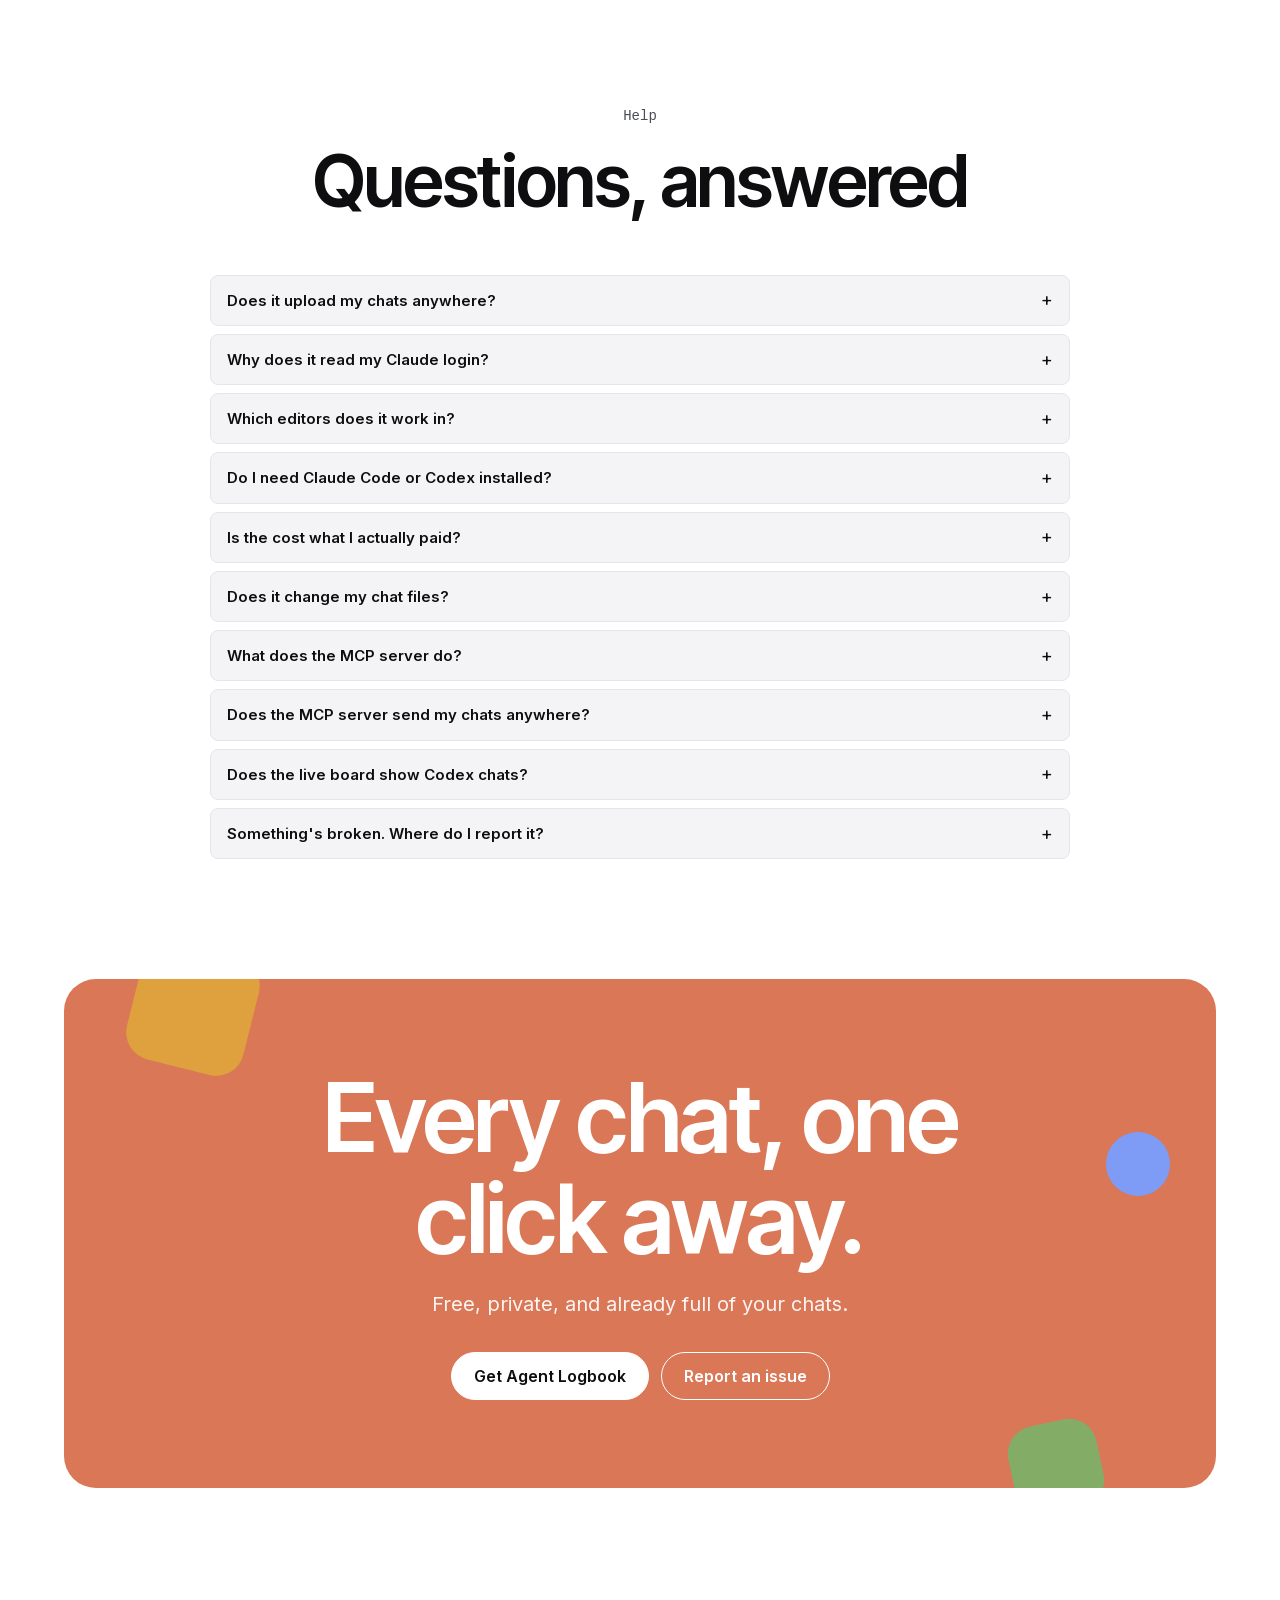
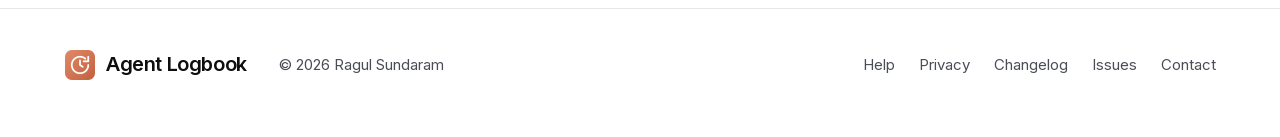
==== commit 3f4a429c: "Homepage polish: one accent, quieter panels and labels - One clay accent instead of a colour per sec" ====
--- a/index.html
+++ b/index.html
@@ -143,7 +143,7 @@
     <div class="wrap">
       <div class="sec-head">
         <div class="kicker">What it does</div>
-        <h2>Read it. Resume it. Measure it.</h2>
+        <h2>Read it. Resume it. Measure it</h2>
         <p>Every chat Claude Code and Codex saved on your laptop, shown the way you saw it, one click from running again.</p>
       </div>
       <div class="modes">
@@ -207,11 +207,11 @@
     <div class="wrap">
       <div class="sec-head center">
         <div class="kicker">How it works</div>
-        <h2>Three steps. Nothing to set up.</h2>
+        <h2>Three steps. Nothing to set up</h2>
       </div>
       <div class="steps">
         <div class="step">
-          <div class="n">1</div>
+          <div class="n">Step 1</div>
           <div class="step-art" aria-hidden="true"><div class="art-stage s1">
             <div class="s1-win">
               <div class="s1-head"><img src="icon.png" alt=""><div><strong>Agent Logbook</strong><span></span></div></div>
@@ -226,7 +226,7 @@
           </div>
         </div>
         <div class="step">
-          <div class="n">2</div>
+          <div class="n">Step 2</div>
           <div class="step-art" aria-hidden="true"><div class="art-stage s2">
             <div class="s2-win">
               <div class="s2-act"><i></i><i></i><span class="lb-ico"><svg viewBox="0 0 24 24"><path d="M21 12a9 9 0 1 1-3.2-6.9"/><path d="M21 3v5h-5"/><path d="M12 7v5l3 2"/></svg></span><i></i></div>
@@ -240,7 +240,7 @@
           </div>
         </div>
         <div class="step">
-          <div class="n">3</div>
+          <div class="n">Step 3</div>
           <div class="step-art" aria-hidden="true"><div class="art-stage s3">
             <div class="s3-win">
               <div class="s3-row">Move nightly jobs to a queue<span>Resume</span></div>
@@ -260,10 +260,10 @@
   <!-- Chat history for your agents (MCP) -->
   <section id="agents">
     <div class="wrap">
-      <div class="panel sage" id="agents-panel">
+      <div class="panel" id="agents-panel">
         <div>
           <div class="kicker">MCP server</div>
-          <h2>Agents that remember.</h2>
+          <h2>Agents that remember</h2>
           <p class="lede">One click connects Claude Code and Codex to your chat history, so a new chat picks up what an old one knew.</p>
           <ul class="ticks">
             <li>Just ask: "how did I fix this last week?"</li>
@@ -302,7 +302,7 @@
       <div class="panel" id="board-panel">
         <div>
           <div class="kicker">Live chats</div>
-          <h2>Which chat needs you? One look.</h2>
+          <h2>Which chat needs you? One look</h2>
           <p class="lede">One tab with a card for every chat running in this window. See which are working and which are waiting, and what each one said last, without opening any of them.</p>
           <ul class="ticks">
             <li>Working or waiting for you, at a glance</li>
@@ -332,10 +332,10 @@
   <!-- Use it or lose it -->
   <section id="quota">
     <div class="wrap">
-      <div class="panel amber" id="quota-panel">
+      <div class="panel" id="quota-panel">
         <div>
           <div class="kicker">Use it or lose it</div>
-          <h2>Spend your quota before it resets.</h2>
+          <h2>Spend your quota before it resets</h2>
           <p class="lede">Plan-usage bars sit across the top of the panel. When a window is about to reset with plenty left, or is on course to run out early, Agent Logbook says so.</p>
           <ul class="ticks">
             <li>Claude's 5-hour and weekly windows, and Codex's</li>
@@ -363,7 +363,7 @@
     <div class="wrap">
       <div class="sec-head center">
         <div class="kicker">Features</div>
-        <h2>Small panel. Lots inside.</h2>
+        <h2>Small panel. Lots inside</h2>
         <p>The things you reach for after a long day of agent work, each one a click from the chat list.</p>
       </div>
       <div class="feats bento">
@@ -462,10 +462,10 @@
   <!-- Privacy -->
   <section class="privacy-band" id="privacy">
     <div class="wrap">
-      <div class="panel sage">
+      <div class="panel">
         <div>
           <div class="kicker">Private by default</div>
-          <h2>Your chats stay on your laptop.</h2>
+          <h2>Your chats stay on your laptop</h2>
           <p class="lede">Agent Logbook reads the transcript files already on your machine. There's no account, no server of its own and no analytics.</p>
           <ul class="ticks">
             <li>Transcripts are read from disk and never uploaded</li>
@@ -492,7 +492,7 @@
     <div class="wrap">
       <div class="sec-head center">
         <div class="kicker">Get Agent Logbook</div>
-        <h2>Works where you code.</h2>
+        <h2>Works where you code</h2>
       </div>
       <div class="stores">
         <a href="https://marketplace.visualstudio.com/items?itemName=ragulsundaram.agent-logbook" target="_blank" rel="noopener">
@@ -520,7 +520,7 @@
     <div class="wrap">
       <div class="sec-head center">
         <div class="kicker">Help</div>
-        <h2>Questions, answered.</h2>
+        <h2>Questions, answered</h2>
       </div>
       <div class="faq faq-list">
         <details>
--- a/site.css
+++ b/site.css
@@ -80,7 +80,7 @@
 }
 .nav.scrolled { border-bottom-color: var(--line); }
 .nav .wrap { display: flex; align-items: center; gap: 32px; height: 68px; }
-.brand { display: flex; align-items: center; gap: 10px; font-weight: 700; font-size: 20px; text-decoration: none; letter-spacing: -0.02em; white-space: nowrap; }
+.brand { display: flex; align-items: center; gap: 10px; font-weight: 600; font-size: 20px; text-decoration: none; letter-spacing: -0.02em; white-space: nowrap; }
 .brand img { width: 32px; height: 32px; border-radius: 8px; }
 .nav-links { display: flex; gap: 28px; margin-right: auto; }
 .nav-links a { text-decoration: none; font-size: 15px; font-weight: 500; color: var(--ink-2); transition: color .15s var(--ease); }
@@ -127,13 +127,13 @@
 .hero { padding: 72px 0 40px; text-align: center; }
 .eyebrow {
   display: inline-flex; align-items: center; gap: 8px;
-  font-size: 14px; font-weight: 600; padding: 6px 14px; border-radius: 999px;
-  background: var(--soft); border: 1px solid var(--line); margin-bottom: 28px;
-}
-.eyebrow i { width: 8px; height: 8px; border-radius: 50%; background: var(--accent-4); }
-h1, h2, h3 { font-family: var(--font-display); letter-spacing: -0.035em; margin: 0; }
+  font: 500 13px/1.4 var(--font-mono); color: var(--ink-2); margin-bottom: 28px;
+}
+.eyebrow i { width: 6px; height: 6px; border-radius: 50%; background: var(--accent-4); }
+h1, h2, h3 { font-family: var(--font-display); letter-spacing: -0.025em; margin: 0; font-weight: 500; }
+h1, h2 { font-weight: 600; }
 .hero h1 {
-  font-size: clamp(44px, 8vw, 96px); line-height: .95; font-weight: 700;
+  font-size: clamp(44px, 8vw, 96px); line-height: 1; font-weight: 600;
   white-space: nowrap; margin: 0 auto;
 }
 /* The highlighted word sits in the same box the chat list draws round a selected chat */
@@ -554,11 +554,10 @@
 .demo-badge {
   position: absolute; left: 50%; top: -17px; transform: translateX(-50%); z-index: 8; pointer-events: none;
   display: inline-flex; align-items: center; gap: 9px; white-space: nowrap;
-  background: var(--accent-1); color: #fff; font-size: 13px; font-weight: 600; padding: 8px 16px; border-radius: 999px;
-  box-shadow: 0 10px 24px -8px color-mix(in srgb, var(--accent-1) 70%, transparent); transition: opacity .3s var(--ease);
-}
-.demo-badge .pulse { position: relative; width: 8px; height: 8px; border-radius: 50%; background: #fff; }
-.demo-badge .pulse::after { content: ""; position: absolute; inset: -4px; border-radius: 50%; border: 2px solid #fff; animation: pulse 1.6s ease-out infinite; }
+  background: var(--btn-bg); color: var(--btn-ink); font-size: 13px; font-weight: 500; padding: 8px 16px; border-radius: 999px;
+  box-shadow: 0 8px 20px -10px rgba(20, 20, 30, .35); transition: opacity .3s var(--ease);
+}
+.demo-badge .pulse { position: relative; width: 6px; height: 6px; border-radius: 50%; background: var(--accent-1); }
 @keyframes pulse { from { transform: scale(.6); opacity: 1; } to { transform: scale(1.8); opacity: 0; } }
 .demo-badge .on-touch { display: none; }
 @media (hover: none), (max-width: 600px) { .demo-badge .on-hover { display: none; } .demo-badge .on-touch { display: inline; } }
@@ -568,11 +567,10 @@
 .works { padding: 96px 0 0; }
 .works-row { display: flex; justify-content: center; align-items: center; flex-wrap: wrap; gap: 20px 56px; }
 .works-group { display: flex; align-items: center; gap: 28px; }
-.works-group > small { font-size: 13px; font-weight: 700; letter-spacing: .08em; text-transform: uppercase; color: var(--ink-2); }
+.works-group > small { font: 500 13px/1 var(--font-mono); color: var(--ink-2); }
 .works-group ul { display: flex; gap: 28px; list-style: none; margin: 0; padding: 0; }
-.works-group li { display: flex; align-items: center; gap: 10px; font-size: 15px; font-weight: 600; }
-.works-group img { width: 28px; height: 28px; transition: transform .2s var(--ease); }
-.works-group li:hover img { transform: translateY(-3px) scale(1.08); }
+.works-group li { display: flex; align-items: center; gap: 10px; font-size: 15px; font-weight: 500; }
+.works-group img { width: 28px; height: 28px; }
 .works-sep { width: 1px; height: 32px; background: var(--line); }
 
 /* ---------- Sections ---------- */
@@ -582,8 +580,8 @@
 .sec-head.center { margin: 0 auto 56px; text-align: center; }
 .sec-head h2 { text-wrap: balance; }
 @media (min-width: 640px) { .sec-head h2 { white-space: nowrap; } }
-.kicker { font-size: 14px; font-weight: 700; letter-spacing: .08em; text-transform: uppercase; color: var(--ink-2); margin-bottom: 14px; }
-h2 { font-size: clamp(38px, 6vw, 72px); line-height: 1; font-weight: 700; }
+.kicker { font: 500 14px/1.4 var(--font-mono); color: var(--ink-2); margin-bottom: 16px; }
+h2 { font-size: clamp(38px, 6vw, 72px); line-height: 1.05; font-weight: 600; }
 .sec-head p { font-size: 20px; color: var(--ink-2); margin: 20px 0 0; max-width: 760px; }
 .sec-head.center p { margin-inline: auto; }
 kbd { font: 600 13px/1 var(--font-mono); padding: 4px 7px; border-radius: 6px; border: 1px solid var(--line); border-bottom-width: 2px; background: var(--soft); white-space: nowrap; }
@@ -592,12 +590,10 @@
 /* What it does: one hairline panel, three cells. Hovering a cell replays its mockup. */
 .modes { display: grid; grid-template-columns: repeat(3, 1fr); gap: 1px; background: var(--line); border: 1px solid var(--line); border-radius: var(--radius-lg); overflow: hidden; }
 .mode { --c: var(--accent-1-ink); display: flex; flex-direction: column; background: var(--bg); }
-.mode.resume { --c: var(--accent-4-ink); }
-.mode.measure { --c: var(--accent-2-ink); }
 .mode-top { padding: 18px 28px; border-bottom: 1px solid var(--line); }
-.tag { display: inline-block; font: 700 13px/1 var(--font-mono); padding: 8px 12px; border-radius: 999px; border: 1px solid var(--line); color: var(--c); background: color-mix(in srgb, var(--c) 8%, var(--bg)); }
+.tag { display: inline-block; font: 500 13px/1 var(--font-mono); color: var(--ink-2); }
 .mode-txt { padding: 24px 28px 28px; border-top: 1px solid var(--line); }
-.mode h3 { font-size: 22px; letter-spacing: -0.02em; }
+.mode h3 { font-size: 22px; letter-spacing: -0.015em; }
 .mode p { color: var(--ink-2); margin: 8px 0 0; }
 
 /* Mockups: the end state shows at rest; hover or .play replays it */
@@ -608,8 +604,6 @@
   mask-image: linear-gradient(to right, transparent, #000 22%), linear-gradient(to bottom, #000 70%, transparent);
   mask-composite: intersect;
 }
-.mode-art::before, .step-art::before { content: ''; position: absolute; inset: 0; background: radial-gradient(90% 70% at 60% 0%, color-mix(in srgb, var(--c) 9%, transparent), transparent 75%); opacity: 0; transition: opacity .6s var(--ease); }
-.mode:hover .mode-art::before, .step.play .step-art::before { opacity: 1; }
 
 /* Read: a transcript with a folded tool call and the diff the edit made */
 .mr-chat { position: absolute; left: 48px; top: 36px; width: 360px; display: grid; gap: 10px; padding: 16px; border-radius: 16px; background: var(--soft); border: 1px solid var(--line); font-size: 12px; }
@@ -644,10 +638,10 @@
 /* Measure: spend at API prices over a month */
 .mm-card { position: absolute; left: 40px; top: 36px; width: 360px; display: grid; gap: 12px; padding: 18px; border-radius: 16px; background: var(--soft); border: 1px solid var(--line); }
 .mm-card small { font-size: 11.5px; font-weight: 600; color: var(--ink-2); }
-.mm-card strong { font: 700 30px/1 var(--font-display); letter-spacing: -0.03em; }
+.mm-card strong { font: 500 30px/1 var(--font-display); letter-spacing: -0.02em; font-variant-numeric: tabular-nums; }
 .mm-bars { display: flex; align-items: flex-end; gap: 6px; height: 80px; }
-.mm-bars b { flex: 1; border-radius: 4px 4px 2px 2px; background: var(--c); transform-origin: bottom; }
-.mm-bars b:nth-child(odd) { background: color-mix(in srgb, var(--c) 60%, var(--soft)); }
+.mm-bars b { flex: 1; border-radius: 4px 4px 2px 2px; background: color-mix(in srgb, var(--ink) 16%, var(--soft)); transform-origin: bottom; }
+.mm-bars b:last-child { background: var(--accent-1); }
 .mm-models { display: flex; gap: 6px; flex-wrap: wrap; }
 .mm-models span { padding: 4px 8px; border-radius: 999px; border: 1px solid var(--line); background: var(--bg); font: 600 10.5px/1 var(--font-mono); color: var(--ink-2); }
 .mode:hover .mm-bars b { animation: grow .6s var(--ease) backwards; }
@@ -659,12 +653,10 @@
 /* How it works: one panel, three cells. Each cell has a number, a mockup that runs off its edges and fades out, then the text. */
 .steps { display: grid; grid-template-columns: repeat(3, 1fr); gap: 1px; background: var(--line); border: 1px solid var(--line); border-radius: var(--radius-lg); overflow: hidden; }
 .step { --t: 3.6s; --c: var(--accent-1-ink); display: flex; flex-direction: column; background: var(--bg); }
-.step:nth-child(2) { --c: var(--accent-2-ink); }
-.step:nth-child(3) { --c: var(--accent-4-ink); }
-.step .n { padding: 18px 28px; border-bottom: 1px solid var(--line); font: 700 44px/1 var(--font-display); letter-spacing: -0.03em; color: color-mix(in srgb, var(--ink) 18%, transparent); transition: color .5s var(--ease); }
+.step .n { padding: 18px 28px; border-bottom: 1px solid var(--line); font: 500 14px/1.4 var(--font-mono); color: var(--ink-2); transition: color .5s var(--ease); }
 .step.play .n { color: var(--c); }
 .step-txt { padding: 24px 28px 28px; border-top: 1px solid var(--line); }
-.step h3 { font-size: 22px; letter-spacing: -0.02em; }
+.step h3 { font-size: 22px; letter-spacing: -0.015em; }
 .step p { color: var(--ink-2); margin: 8px 0 0; }
 .art-stage { position: absolute; inset: 0 auto 0 0; width: 400px; }
 .art-stage .mcur { position: absolute; width: 16px; height: 20px; fill: #0e0e10; stroke: #fff; stroke-width: 1.2; stroke-linejoin: round; transform-origin: 2px 2px; filter: drop-shadow(0 1px 2px rgba(0,0,0,.25)); z-index: 3; }
@@ -764,8 +756,6 @@
 
 /* Big two-cell panels: text on the left, artwork on a faded canvas on the right */
 .panel { --c: var(--accent-1); display: grid; grid-template-columns: 1fr 1fr; gap: 1px; background: var(--line); border: 1px solid var(--line); border-radius: var(--radius-lg); overflow: hidden; }
-.panel.amber { --c: var(--accent-2); }
-.panel.sage { --c: var(--accent-4); }
 .panel > * { background: var(--bg); }
 .panel > :first-child { padding: 56px; }
 .panel h2 { font-size: clamp(34px, 4.4vw, 54px); text-wrap: balance; }
@@ -773,14 +763,14 @@
 .panel .more { margin: 28px 0 0; }
 .panel .more a { color: var(--ink); text-underline-offset: 4px; }
 .panel-art { position: relative; min-height: 460px; overflow: hidden;
-  background: radial-gradient(70% 60% at 50% 40%, color-mix(in srgb, var(--c) 10%, transparent), transparent 70%), radial-gradient(var(--line) 1px, transparent 1px) 0 0 / 16px 16px, var(--bg); }
+  background: var(--soft); }
 .ticks { list-style: none; padding: 0; margin: 0; display: grid; gap: 12px; }
 .ticks li { display: flex; gap: 12px; align-items: flex-start; }
-.ticks li::before { content: ""; flex: none; width: 22px; height: 22px; margin-top: 2px; border-radius: 50%; background: var(--c) url("data:image/svg+xml,%3Csvg xmlns='http://www.w3.org/2000/svg' viewBox='0 0 24 24' fill='none' stroke='white' stroke-width='3' stroke-linecap='round' stroke-linejoin='round'%3E%3Cpath d='M5 12l5 5L20 7'/%3E%3C/svg%3E") center/14px no-repeat; }
+.ticks li::before { content: ""; flex: none; width: 20px; height: 20px; margin-top: 4px; background: url("data:image/svg+xml,%3Csvg xmlns='http://www.w3.org/2000/svg' viewBox='0 0 24 24' fill='none' stroke='%238a8d95' stroke-width='2' stroke-linecap='round' stroke-linejoin='round'%3E%3Cpath d='M5 12l5 5L20 7'/%3E%3C/svg%3E") center/14px no-repeat; }
 
 /* MCP server: old chats at the top, the logbook in the middle, a new chat pulling an answer up out of an old one */
 .mc { position: absolute; inset: 36px 40px; margin: 0 auto; max-width: 520px; display: flex; flex-direction: column; justify-content: center; font-size: 12px; }
-.mc-label { font-size: 11px; font-weight: 700; letter-spacing: .06em; text-transform: uppercase; color: var(--ink-2); margin-bottom: 8px; }
+.mc-label { font: 500 11px/1.4 var(--font-mono); color: var(--ink-2); margin-bottom: 8px; }
 .mc-past { display: grid; grid-template-columns: repeat(3, minmax(0, 1fr)); gap: 10px; }
 .mc-old { min-width: 0; padding: 9px 11px; border-radius: 10px; background: var(--bg); border: 1px solid var(--line); display: grid; gap: 2px; transition: none; }
 .mc-old b, .mc-old span { overflow: hidden; text-overflow: ellipsis; white-space: nowrap; }
@@ -789,11 +779,11 @@
 .mc-fork { --wire: color-mix(in srgb, var(--c) 65%, transparent); position: relative; height: 14px; margin: 0 16.66%; border: 2px solid var(--wire); border-top: 0; border-radius: 0 0 8px 8px; }
 .mc-fork::before { content: ""; position: absolute; left: calc(50% - 1px); top: 0; bottom: 0; width: 2px; background: var(--wire); }
 .mc-wire { position: relative; align-self: center; width: 2px; height: 26px; background: color-mix(in srgb, var(--c) 65%, transparent); }
-.mc-wire span { position: absolute; left: -3px; width: 8px; height: 8px; border-radius: 50%; background: var(--c); box-shadow: 0 0 10px var(--c); opacity: 0; }
+.mc-wire span { position: absolute; left: -3px; width: 8px; height: 8px; border-radius: 50%; background: var(--c); opacity: 0; }
 .mc-hub { align-self: center; display: inline-flex; align-items: center; gap: 8px; padding: 7px 14px 7px 8px; border-radius: 999px; background: var(--soft); border: 1px solid color-mix(in srgb, var(--c) 45%, var(--line)); font-size: 12.5px; }
 .mc-hub img { width: 22px; height: 22px; border-radius: 6px; }
 .mc-hub span { color: var(--ink-2); font-size: 11px; }
-.mc-chat { display: grid; gap: 8px; padding: 12px; border-radius: 14px; background: var(--soft); border: 1px solid var(--line); box-shadow: 0 30px 60px -30px color-mix(in srgb, var(--c) 45%, transparent); }
+.mc-chat { display: grid; gap: 8px; padding: 12px; border-radius: 14px; background: var(--bg); border: 1px solid var(--line); box-shadow: 0 24px 48px -30px rgba(20, 20, 30, .3); }
 .mc-chat header { display: flex; align-items: center; gap: 6px; padding-bottom: 8px; border-bottom: 1px solid var(--line); }
 .mc-chat header b { margin-right: auto; }
 .mc-chat header span { padding: 2px 7px; border-radius: 999px; font-size: 10.5px; font-weight: 650; color: var(--accent-1-ink); background: color-mix(in srgb, var(--accent-1) 12%, transparent); }
@@ -823,7 +813,7 @@
 @keyframes mc-up-b { 0%, 34% { top: 100%; opacity: 0; } 36% { opacity: 1; } 44% { top: -4px; opacity: 1; } 46%, 100% { top: -4px; opacity: 0; } }
 @keyframes mc-down-a { 0%, 56% { top: -4px; opacity: 0; } 58% { opacity: 1; } 64% { top: 100%; opacity: 1; } 66%, 100% { top: 100%; opacity: 0; } }
 @keyframes mc-down-b { 0%, 64% { top: -4px; opacity: 0; } 66% { opacity: 1; } 72% { top: 100%; opacity: 1; } 74%, 100% { top: 100%; opacity: 0; } }
-@keyframes mc-hub { 0%, 26%, 74%, 100% { box-shadow: none; } 30%, 66% { box-shadow: 0 0 0 4px color-mix(in srgb, var(--c) 22%, transparent), 0 0 24px color-mix(in srgb, var(--c) 35%, transparent); } }
+@keyframes mc-hub { 0%, 26%, 74%, 100% { box-shadow: none; } 30%, 66% { box-shadow: 0 0 0 4px color-mix(in srgb, var(--c) 22%, transparent); } }
 @keyframes mc-hit { 0%, 42%, 70%, 100% { border-color: var(--line); background: var(--bg); } 46%, 62% { border-color: var(--c); background: color-mix(in srgb, var(--c) 10%, var(--bg)); } }
 
 /* Live chats board: a card per running chat; the newest message rises to the top */
@@ -831,7 +821,7 @@
 .board { position: absolute; left: 32px; right: 32px; top: 48px; max-width: 560px; display: grid; grid-template-columns: repeat(2, minmax(0, 1fr)); gap: 12px; align-items: start;
   -webkit-mask-image: linear-gradient(to bottom, #000 62%, transparent); mask-image: linear-gradient(to bottom, #000 62%, transparent); }
 .board-col { display: grid; gap: 12px; }
-.bc { border: 1px solid var(--line); border-radius: 12px; background: var(--bg); overflow: hidden; font-size: 12px; box-shadow: 0 24px 48px -30px color-mix(in srgb, var(--c) 45%, transparent); }
+.bc { border: 1px solid var(--line); border-radius: 12px; background: var(--bg); overflow: hidden; font-size: 12px; box-shadow: 0 24px 48px -30px rgba(20, 20, 30, .3); }
 .bc-top { display: flex; flex-wrap: wrap; align-items: center; gap: 4px 8px; padding: 8px 12px; background: color-mix(in srgb, var(--accent-1) 10%, transparent); border-bottom: 1px solid var(--line); }
 .bc-top b { color: var(--accent-1-ink); font-weight: 700; }
 .bc-top span { min-width: 0; color: var(--ink-2); overflow: hidden; text-overflow: ellipsis; white-space: nowrap; }
@@ -848,7 +838,7 @@
 @keyframes arrive { from { opacity: 0; transform: translateY(-14px) scale(.96); } }
 
 /* Quota bars: the panel's top strip, the flag under it, and the editor's status bar */
-.quota { position: absolute; left: 48px; top: 64px; width: 440px; padding: 18px; border-radius: 16px; background: var(--soft); border: 1px solid var(--line); box-shadow: 0 30px 60px -30px color-mix(in srgb, var(--c) 45%, transparent); }
+.quota { position: absolute; left: 48px; top: 64px; width: 440px; padding: 18px; border-radius: 16px; background: var(--bg); border: 1px solid var(--line); box-shadow: 0 24px 48px -30px rgba(20, 20, 30, .3); }
 .quota header { display: flex; justify-content: space-between; padding: 0 2px 12px; margin-bottom: 14px; border-bottom: 1px solid var(--line); font-size: 12px; font-weight: 600; color: var(--ink-2); }
 .qr { --q: var(--accent-1); display: grid; grid-template-columns: 92px minmax(0, 1fr) 40px; align-items: center; gap: 12px; padding: 7px 2px; font-size: 12.5px; }
 .qr.codex { --q: var(--accent-3); }
@@ -871,7 +861,9 @@
 
 /* Privacy band */
 .privacy-band .panel { grid-template-columns: 1.2fr 1fr; }
-.privacy-band .panel-art { display: grid; place-items: center; }
+.privacy-band .panel { --c: var(--accent-4); }
+.privacy-band .panel-art { display: grid; place-items: center;
+  background: radial-gradient(70% 60% at 50% 40%, color-mix(in srgb, var(--c) 10%, transparent), transparent 70%), radial-gradient(var(--line) 1px, transparent 1px) 0 0 / 16px 16px, var(--bg); }
 .lock { position: relative; width: 168px; height: 168px; display: grid; place-items: center; border-radius: 40px; background: var(--soft); border: 1px solid var(--line); }
 .lock svg { position: relative; width: 76px; height: 76px; stroke: var(--accent-4-ink); fill: none; stroke-width: 1.6; stroke-linecap: round; stroke-linejoin: round; }
 .lock i { position: absolute; inset: -1px; border-radius: 40px; border: 1px solid color-mix(in srgb, var(--c) 45%, transparent); opacity: 0; animation: ring 4.5s var(--ease) infinite; }
@@ -883,10 +875,6 @@
 /* Feature grid */
 .feats { display: grid; grid-template-columns: repeat(4, 1fr); gap: 1px; background: var(--line); border: 1px solid var(--line); border-radius: var(--radius-lg); overflow: hidden; }
 .feat { --c: var(--accent-1); position: relative; padding: 28px; background: var(--bg); overflow: hidden; }
-.feat:nth-child(2), .feat:nth-child(8) { --c: var(--accent-4); }
-.feat:nth-child(3), .feat:nth-child(7) { --c: var(--accent-5); }
-.feat:nth-child(4) { --c: var(--accent-2); }
-.feat:nth-child(5) { --c: var(--accent-3); }
 .feat::before { content: ''; position: absolute; inset: 0; background: radial-gradient(280px circle at var(--mx, 50%) var(--my, 0%), color-mix(in srgb, var(--c) 16%, transparent), transparent 70%); opacity: 0; transition: opacity .3s var(--ease); pointer-events: none; }
 .feat.play::before { opacity: 1; }
 .feat > * { position: relative; }
@@ -985,7 +973,7 @@
 .br-typing i:nth-child(2) { animation-delay: .15s; } .br-typing i:nth-child(3) { animation-delay: .3s; }
 .br-link { position: absolute; left: 12%; top: 104px; width: 22%; height: 50px; overflow: visible; }
 .br-link path { fill: none; stroke: var(--c); stroke-width: 1.5; stroke-dasharray: 1; stroke-dashoffset: 1; vector-effect: non-scaling-stroke; animation: br-draw 6s var(--ease) infinite; }
-.br-brief { position: absolute; inset: -1.5px; display: flex; align-items: center; justify-content: center; gap: 6px; border-radius: 9px; font-size: 11.5px; font-weight: 600; color: var(--accent-5-ink); background: var(--tint-5); border: 1px solid color-mix(in srgb, var(--accent-5) 45%, transparent); box-shadow: 0 6px 16px -8px rgba(0, 0, 0, .35); animation: br-fly 6s var(--ease) infinite; }
+.br-brief { position: absolute; inset: -1.5px; display: flex; align-items: center; justify-content: center; gap: 6px; border-radius: 9px; font-size: 11.5px; font-weight: 600; color: var(--accent-1-ink); background: var(--tint-1); border: 1px solid color-mix(in srgb, var(--accent-5) 45%, transparent); box-shadow: 0 6px 16px -8px rgba(0, 0, 0, .35); animation: br-fly 6s var(--ease) infinite; }
 .br-brief svg { width: 13px; height: 13px; fill: none; stroke: currentColor; stroke-width: 2; stroke-linejoin: round; stroke-linecap: round; }
 
 /* Resources: live numbers per chat, and a leftover command that gets stopped */
